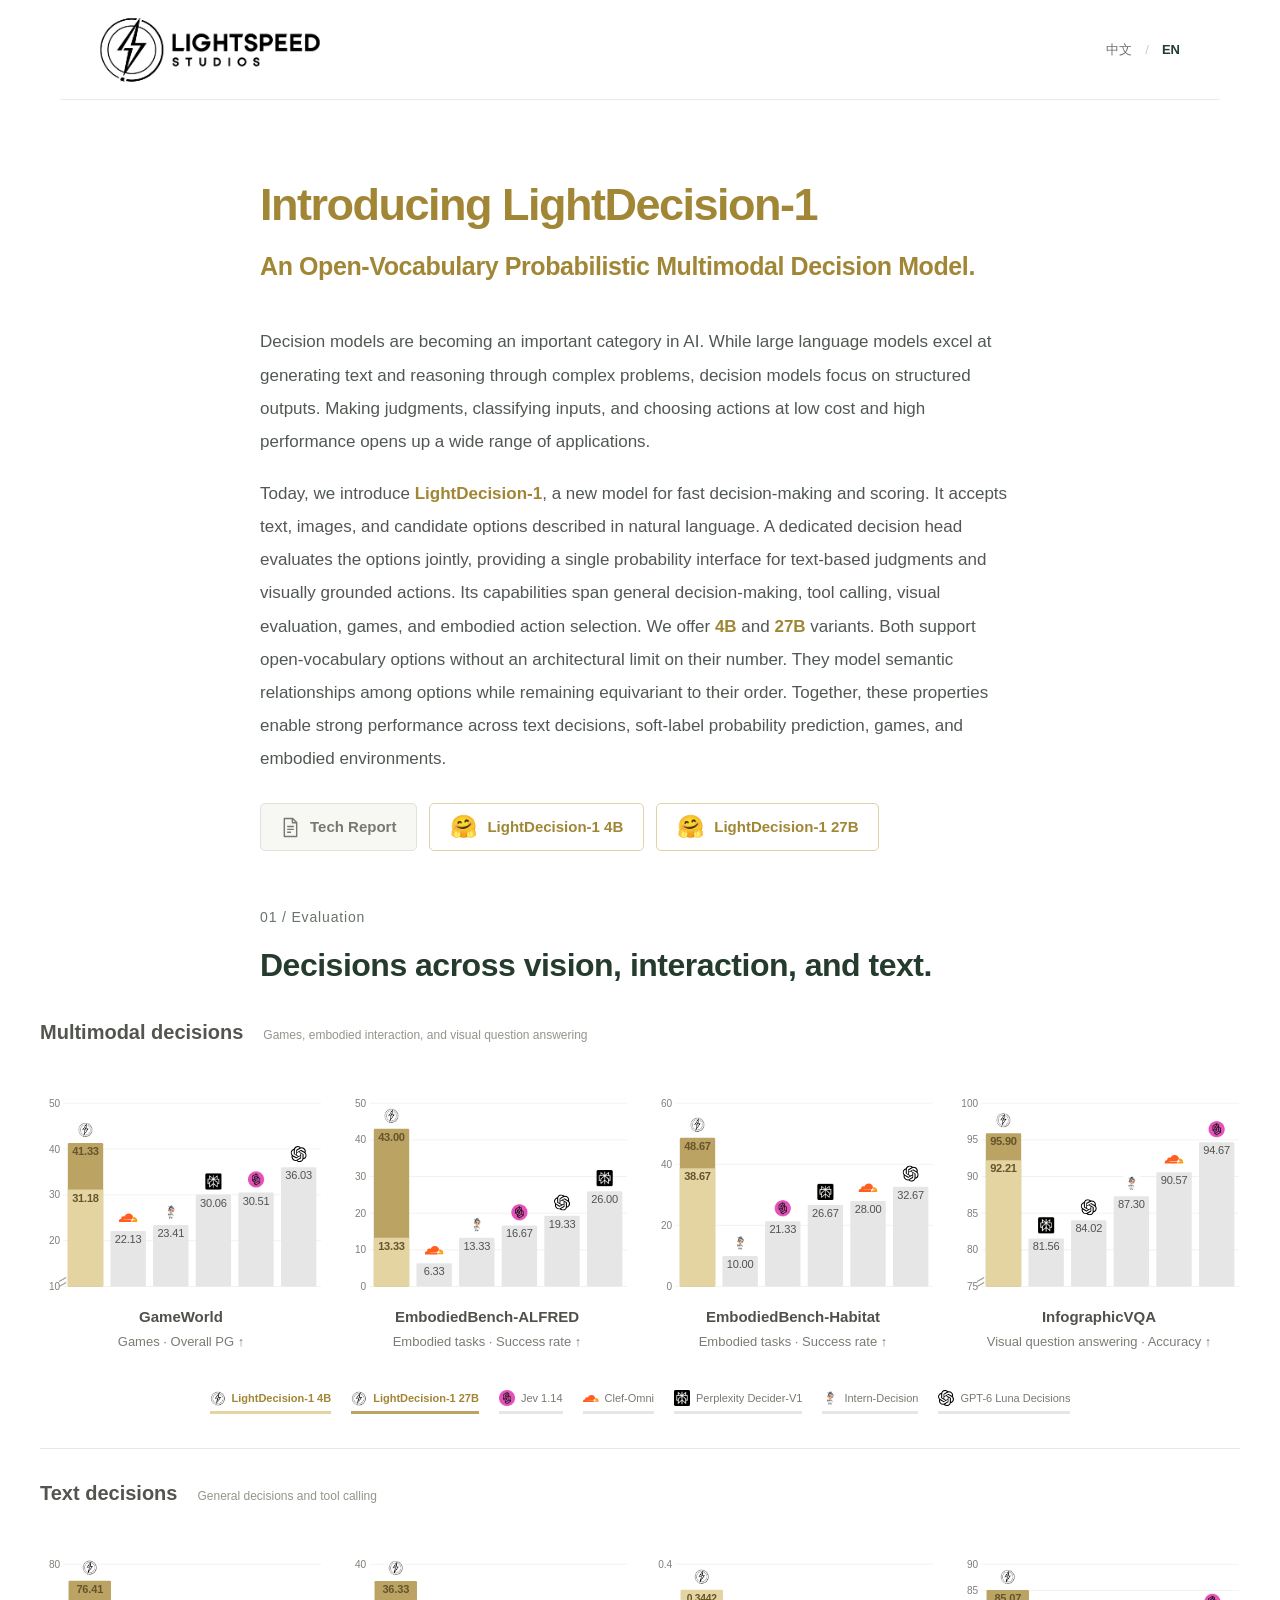
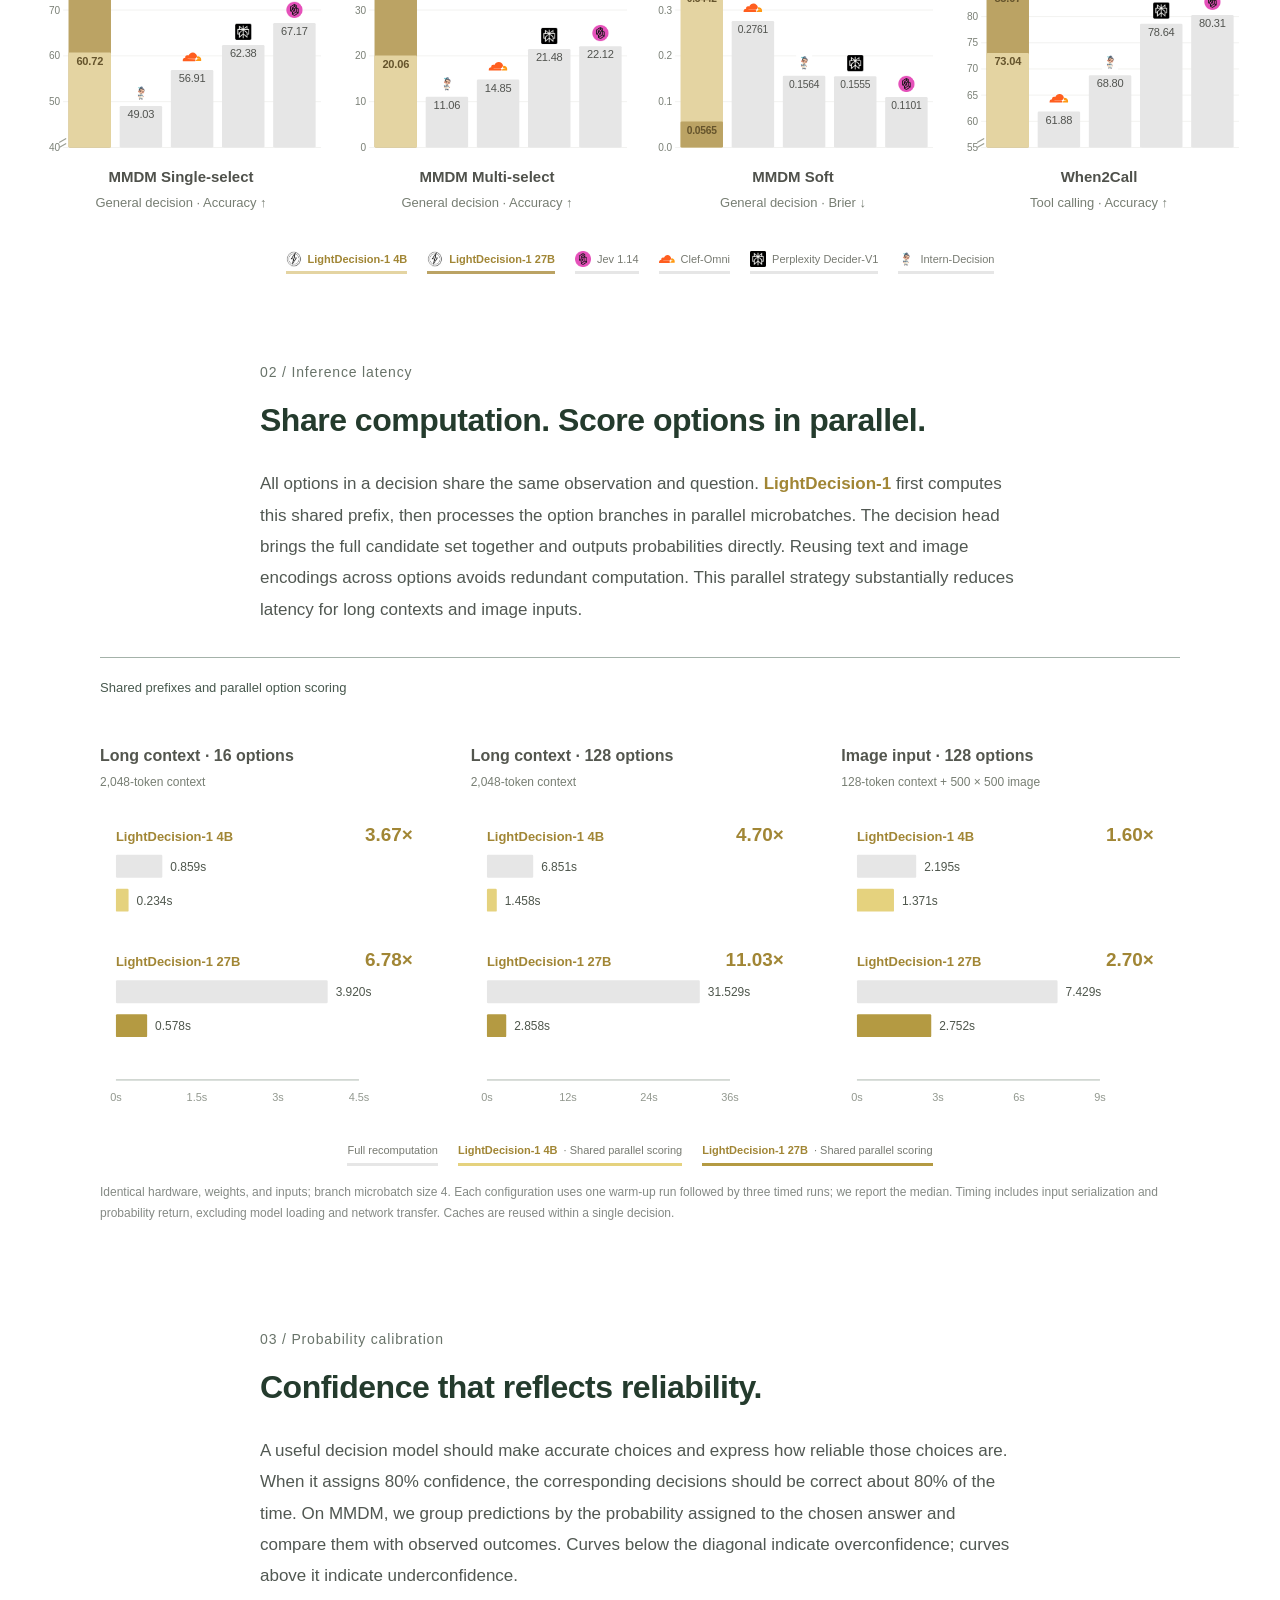
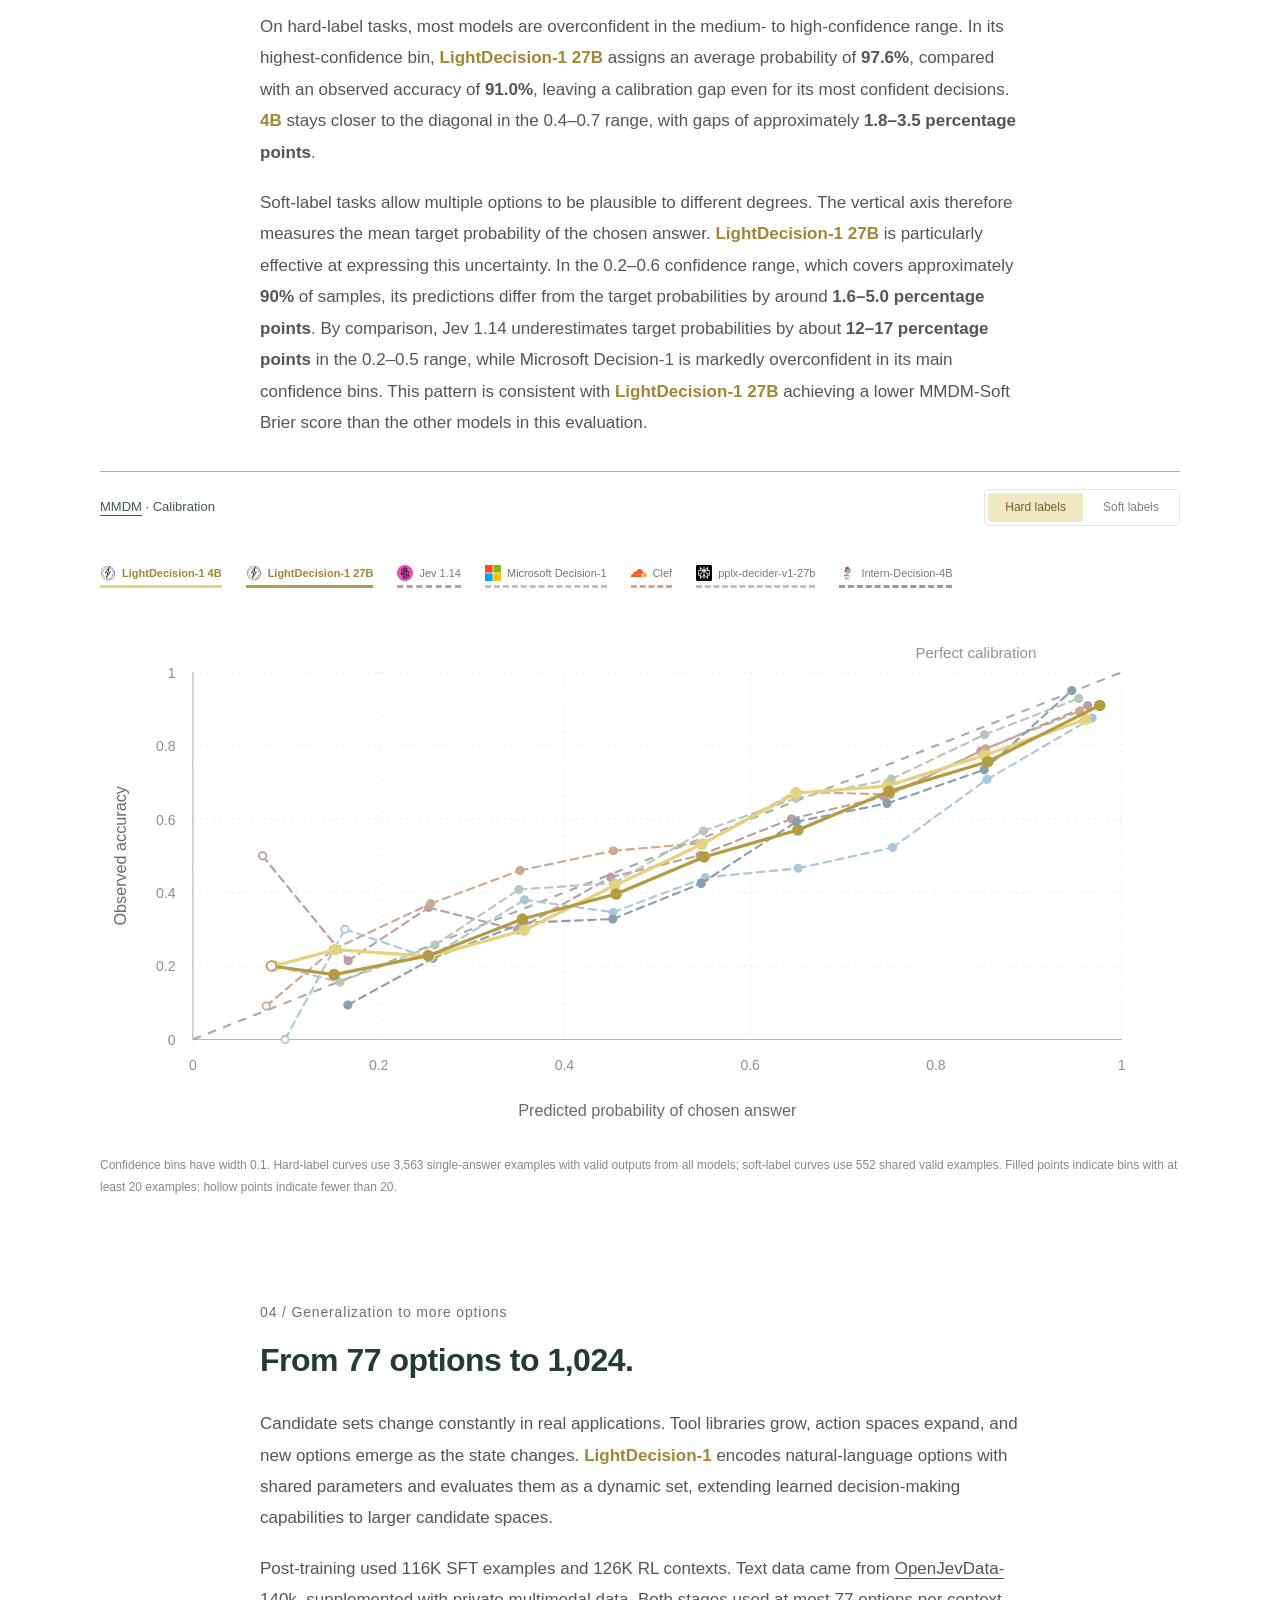
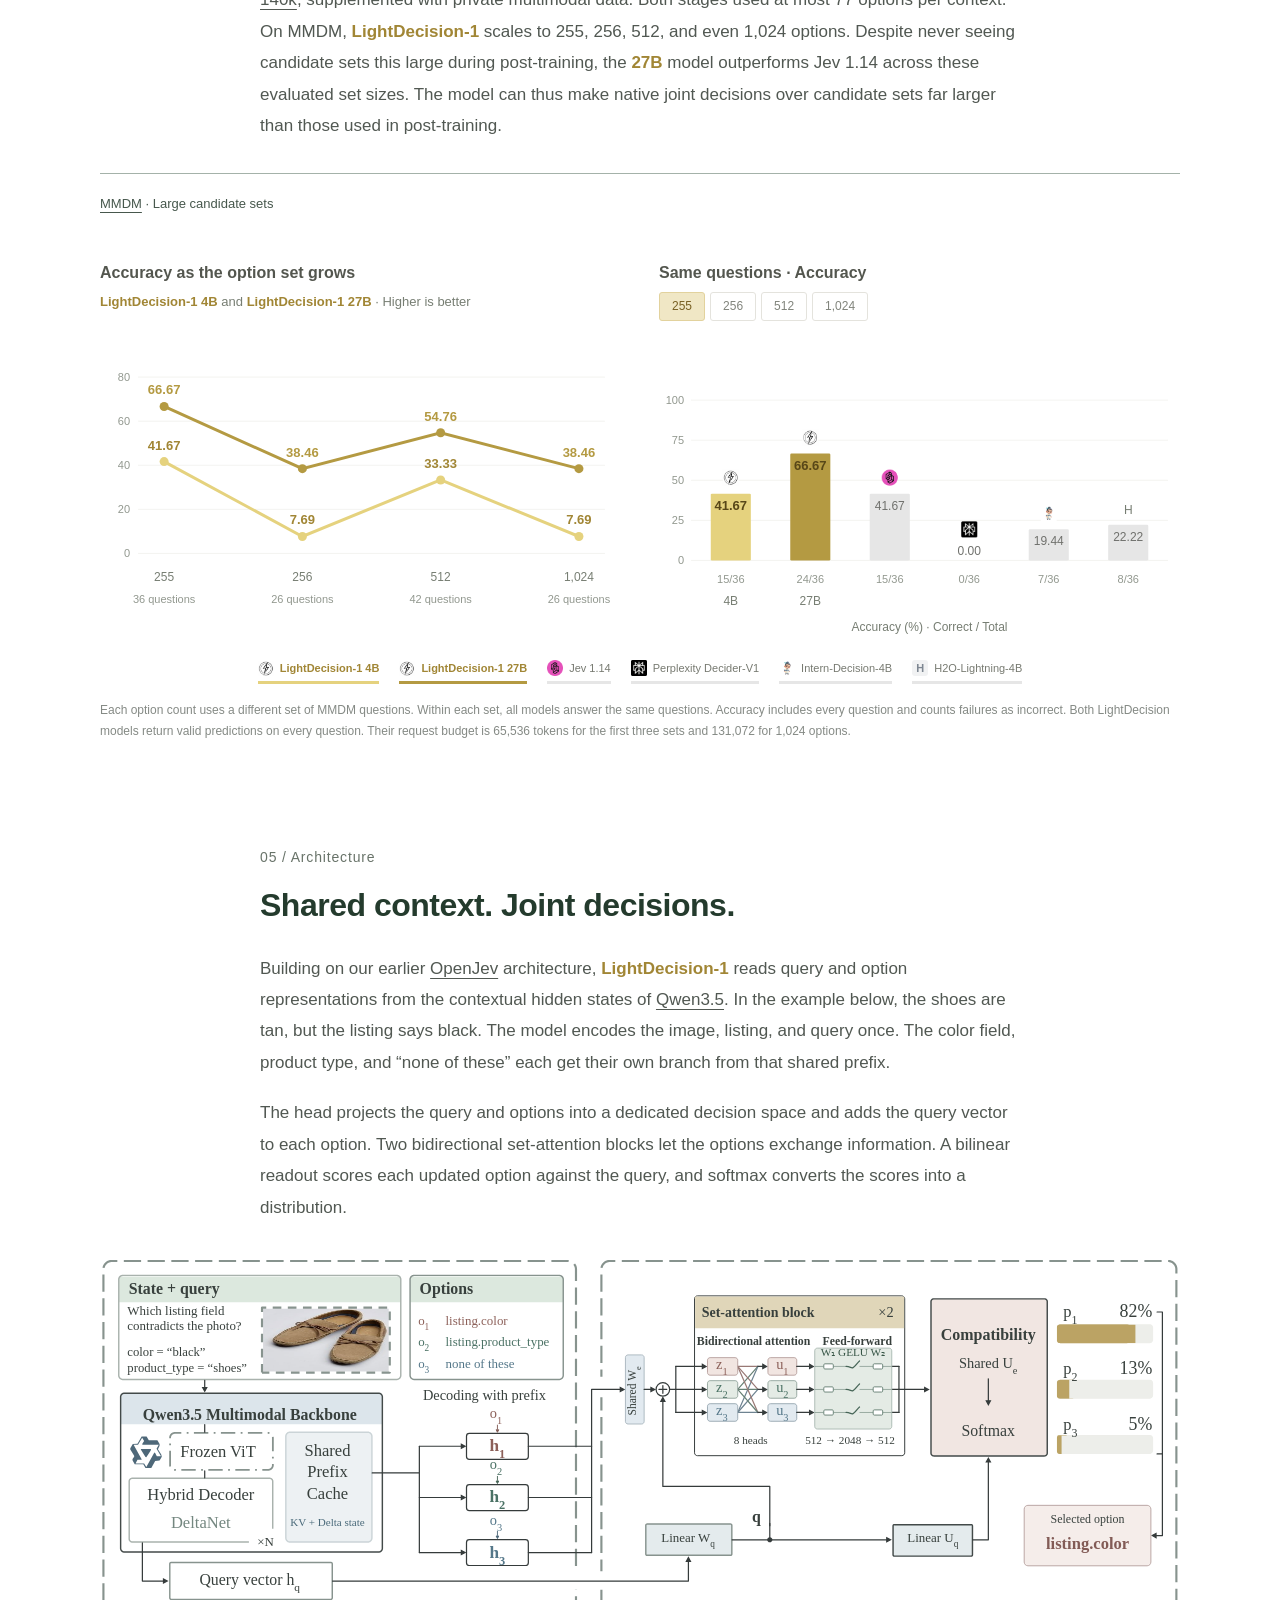
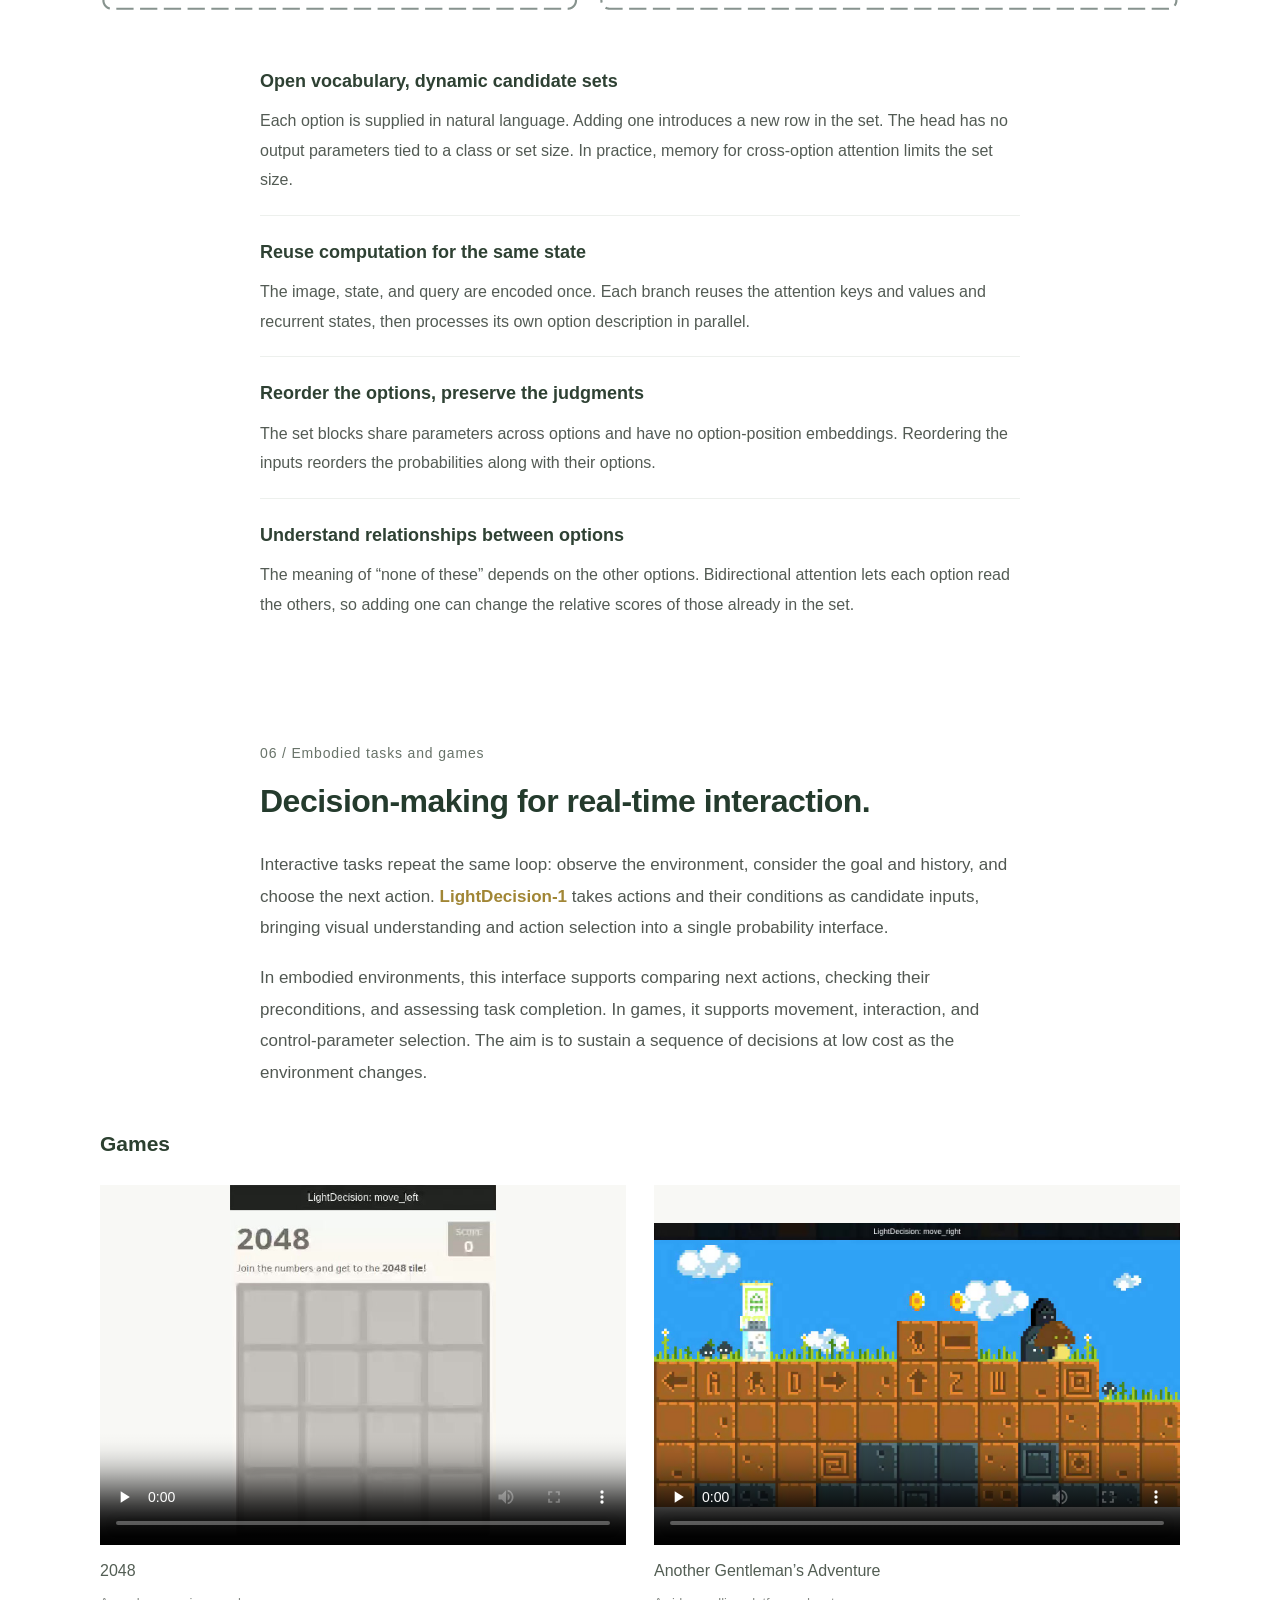
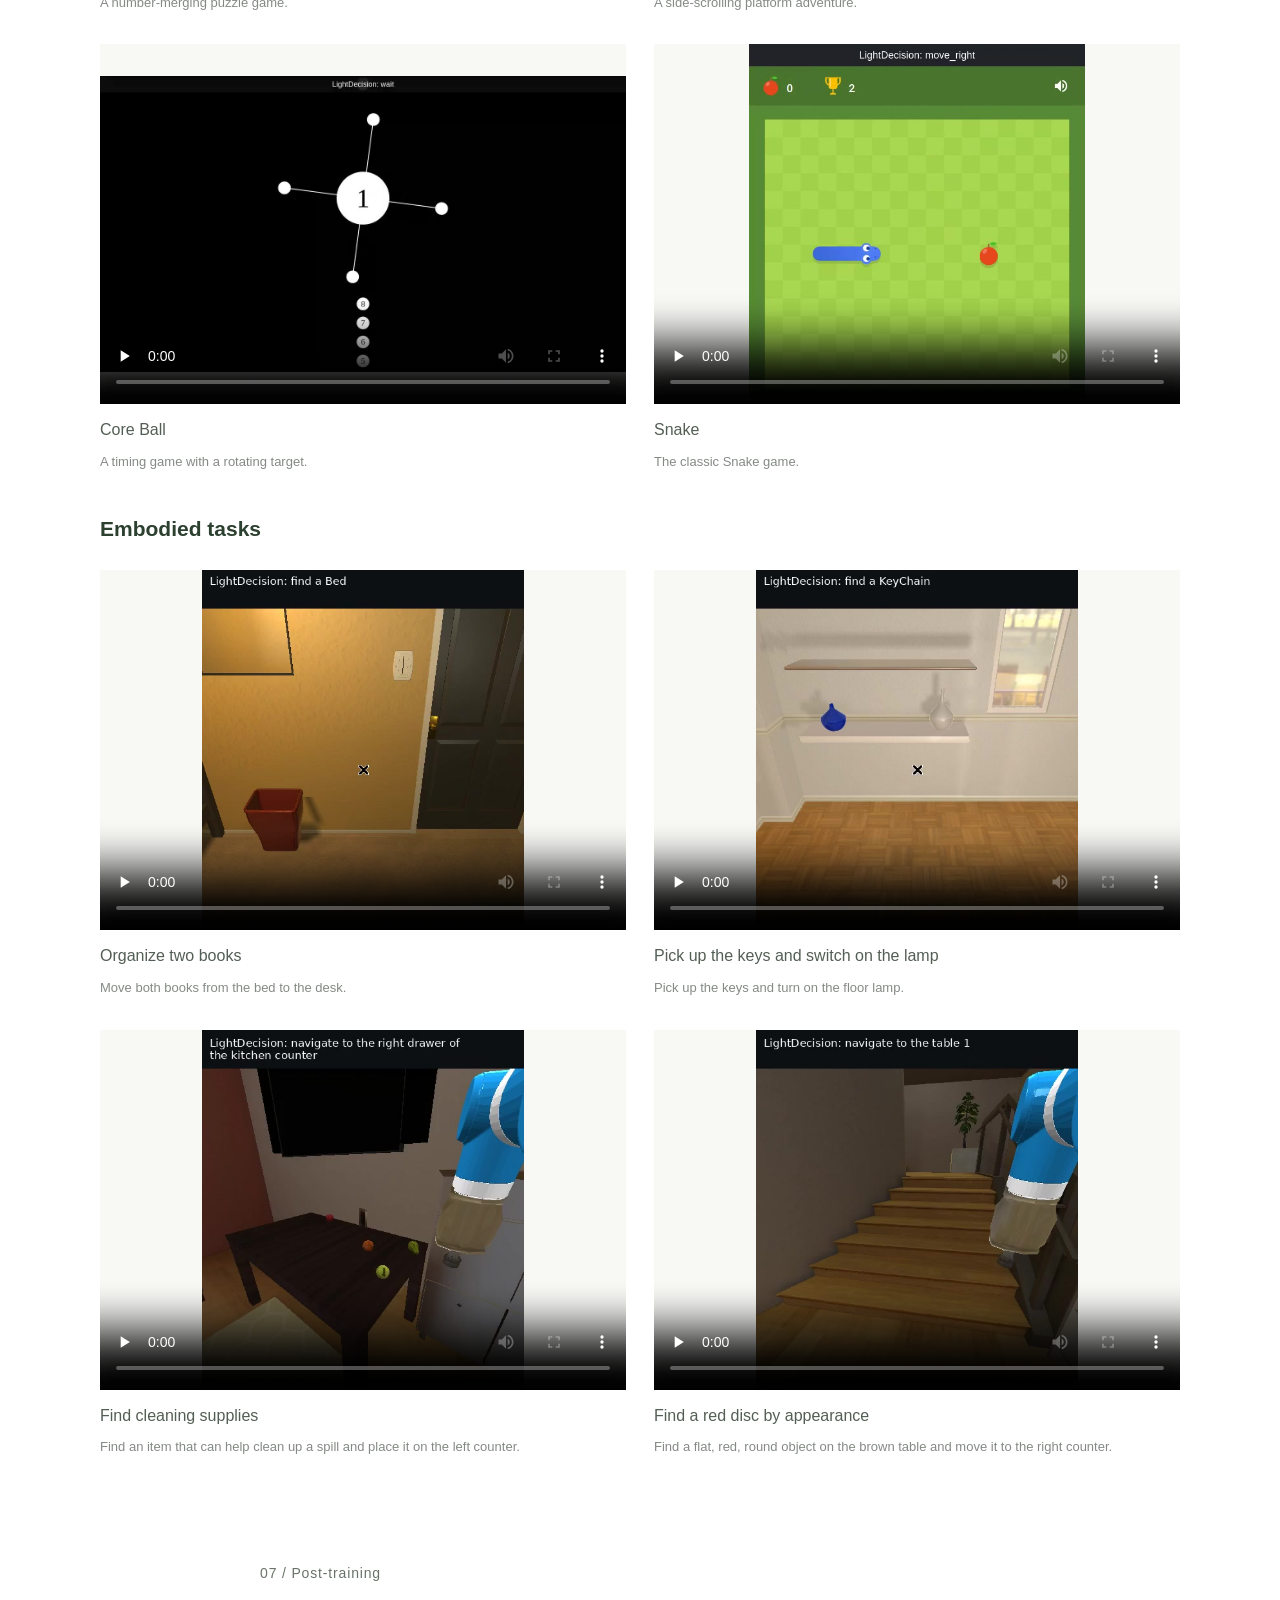
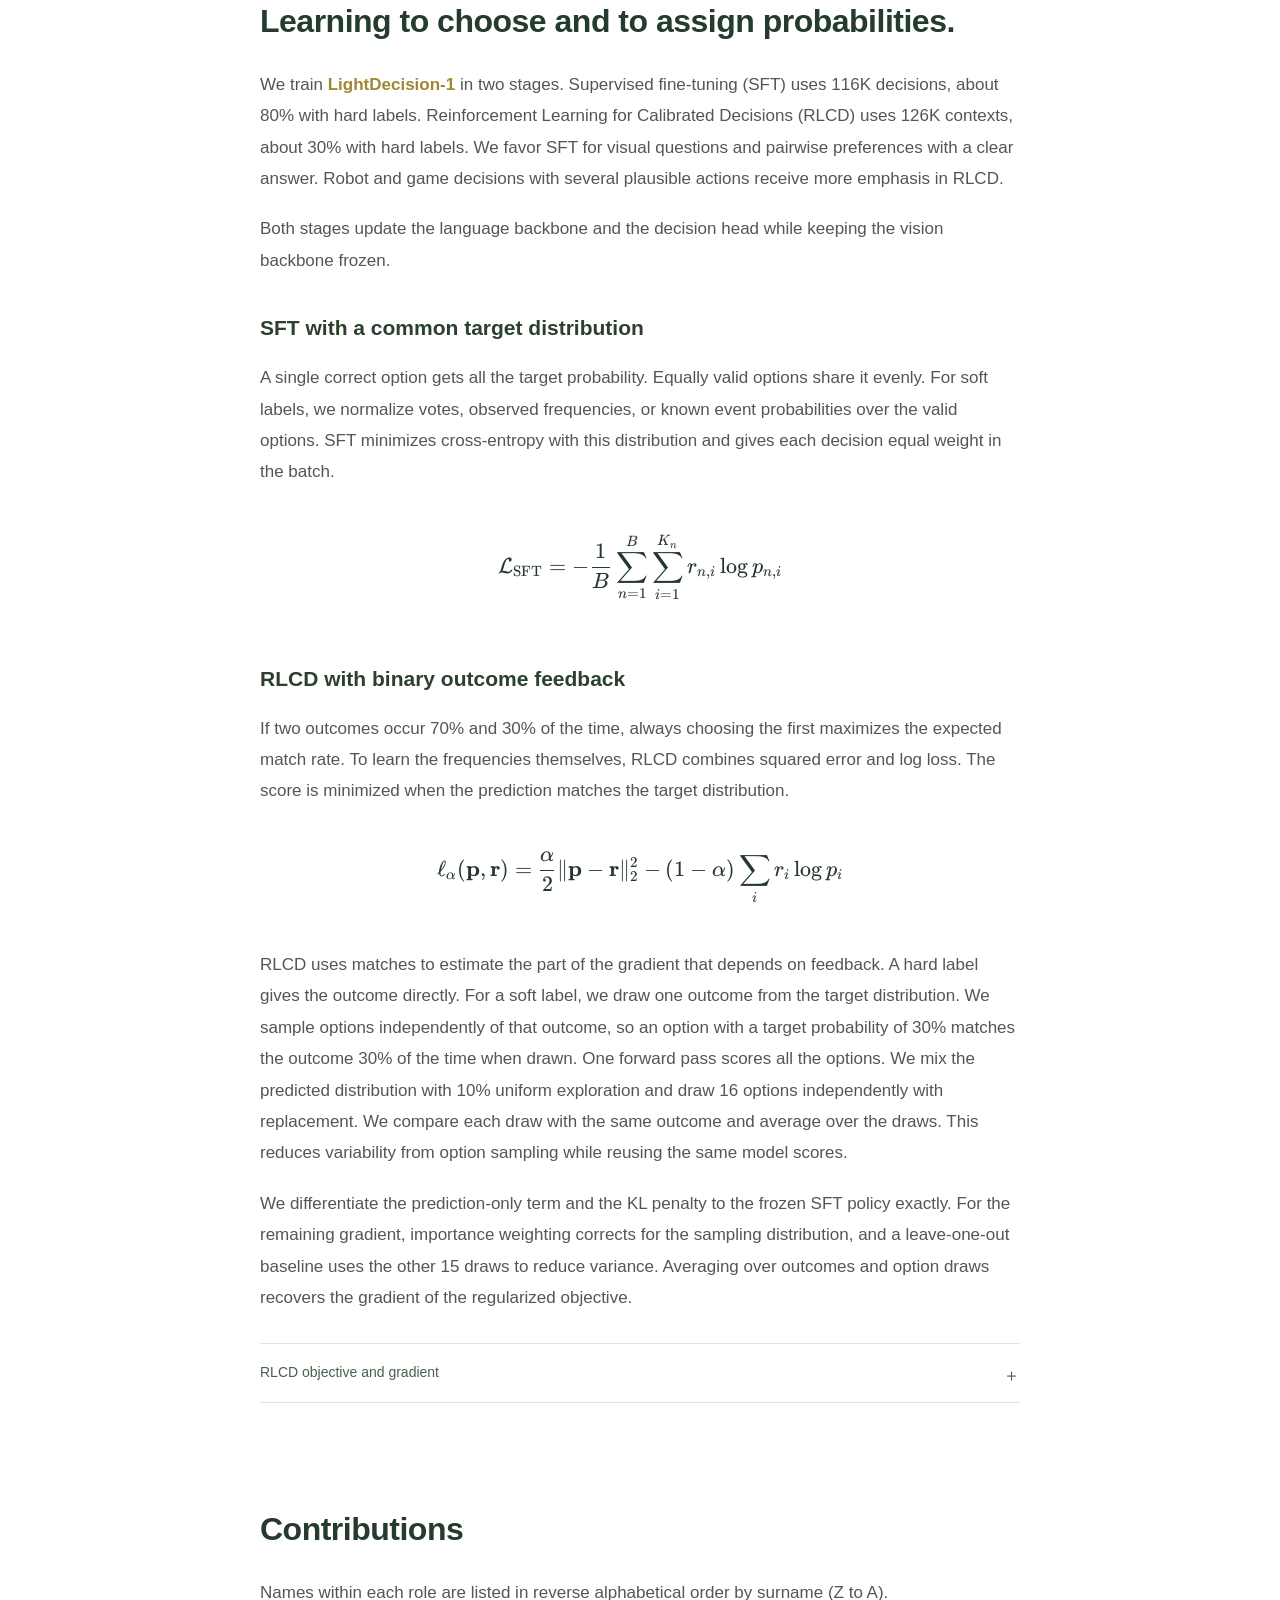
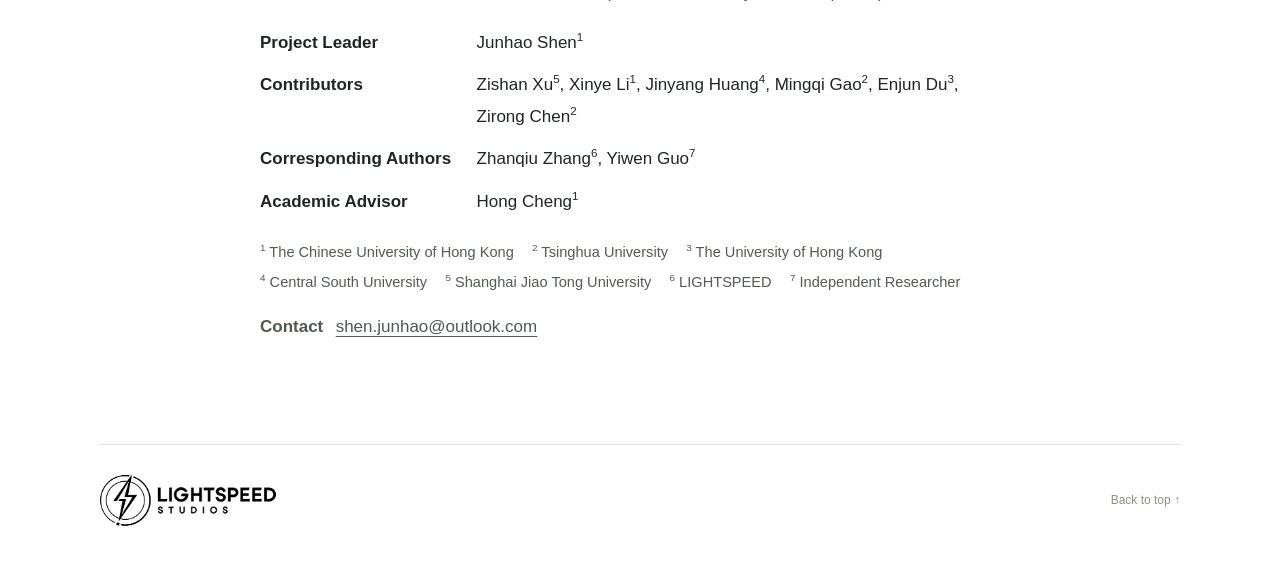
==== index.html @ 97cc751a "Publish the bilingual LightDecision-1 release site" ====
<!doctype html>
<html lang="en">
  <head>
    <link rel="alternate" hreflang="zh-CN" href="index.zh.html">
    <link rel="alternate" hreflang="en" href="index.html">
    <meta charset="utf-8">
    <meta name="viewport" content="width=device-width, initial-scale=1">
    <meta name="description" content="LightDecision-1: An Open-Vocabulary Probabilistic Multimodal Decision Model. Available in 4B and 27B sizes for text decisions, visual judgments, games, and embodied interaction.">
    <title>Introducing LightDecision-1 · LIGHTSPEED STUDIOS</title>
    <link rel="icon" type="image/png" href="assets/lightspeed-icon.png">
    <link rel="apple-touch-icon" href="assets/lightspeed-icon.png">
    <link rel="stylesheet" href="assets/katex/katex.min.css">
    <link rel="stylesheet" href="style.css">
  </head>
  <body>
    <header class="masthead">
      <a class="brand" href="#top" aria-label="LIGHTSPEED STUDIOS — back to top"><img src="assets/lightspeed-studios.jpg" alt="LIGHTSPEED STUDIOS" width="2650" height="1185"></a>
      <nav class="language-switch" aria-label="Page language"><a href="index.zh.html" data-language="zh-CN" lang="zh-CN" hreflang="zh-CN">中文</a><span class="language-divider" aria-hidden="true">/</span><span lang="en" aria-current="page">EN</span></nav>
    </header>
    <main id="top">
      <article>
        <header class="hero prose">
          <h1>Introducing LightDecision-1<span>An Open-Vocabulary Probabilistic Multimodal Decision Model.</span></h1>
          <p>Decision models are becoming an important category in AI. While large language models excel at generating text and reasoning through complex problems, decision models focus on structured outputs. Making judgments, classifying inputs, and choosing actions at low cost and high performance opens up a wide range of applications.</p>
          <p>Today, we introduce  <strong class="model-emphasis">LightDecision-1</strong>, a new model for fast decision-making and scoring. It accepts text, images, and candidate options described in natural language. A dedicated decision head evaluates the options jointly, providing a single probability interface for text-based judgments and visually grounded actions. Its capabilities span general decision-making, tool calling, visual evaluation, games, and embodied action selection. We offer  <strong class="model-emphasis">4B</strong> and <strong class="model-emphasis">27B</strong>  variants. Both support open-vocabulary options without an architectural limit on their number. They model semantic relationships among options while remaining equivariant to their order. Together, these properties enable strong performance across text decisions, soft-label probability prediction, games, and embodied environments. </p>
        </header>
        <div class="prose model-downloads" role="group" aria-label="Technical report and model weights">
          <button class="model-download" type="button" disabled aria-label="Tech Report (currently unavailable)">
            <svg width="19" height="21" viewBox="0 0 20 22" fill="none" stroke="currentColor" stroke-width="1.5" stroke-linejoin="round" aria-hidden="true"><path d="M3.5 1.5h8.8l4.2 4.2v14.8h-13z"/><path d="M12 2v4h4M6.5 10h7M6.5 13h7M6.5 16h4"/></svg>
            <span>Tech Report</span>
          </button>

          <a class="model-download" href="https://huggingface.co/shenjunhao/lightdecision-1-4b" target="_blank" rel="noopener" aria-label="LightDecision-1 4B · Hugging Face">
            <span class="hf-mark" aria-hidden="true">🤗</span>
            <span>LightDecision-1 4B</span>
          </a>
          <a class="model-download" href="https://huggingface.co/shenjunhao/lightdecision-1-27b" target="_blank" rel="noopener" aria-label="LightDecision-1 27B · Hugging Face">
            <span class="hf-mark" aria-hidden="true">🤗</span>
            <span>LightDecision-1 27B</span>
          </a>
        </div>
        <figure class="results-figure wide" aria-labelledby="results-heading">
          <div class="prose">
            <p class="section-index">01 / Evaluation</p>
            <h2 id="results-heading">Decisions across vision, interaction, and text.</h2>
          </div>
          <section class="evaluation-group" id="multimodal-results">
            <div class="evaluation-group-heading">
              <h3>Multimodal decisions</h3>
              <p>Games, embodied interaction, and visual question answering</p>
            </div>
            <div class="score-strip" tabindex="0" role="region" aria-label="Multimodal decisions">
              <div class="score-grid">
                <section class="score-panel" data-benchmark="gameworld">
                  <svg viewBox="0 13 280 220" role="img" aria-labelledby="chart-gameworld-title chart-gameworld-desc" data-y-min="10" data-y-max="50">
                    <title id="chart-gameworld-title">GameWorld · Games · Overall PG ↑</title>
                    <desc id="chart-gameworld-desc">LightDecision-1 4B 31.18%, LightDecision-1 27B 41.33%, Jev 1.14 30.51%, Clef-Omni 22.13%, Perplexity Decider-V1 30.06%, Intern-Decision-4B 23.41%, GPT-6 Luna Decisions 36.03%</desc>
                    <path class="chart-grid" d="M23 223.00 H279"/>
                    <text class="chart-tick" x="20" y="226.50" text-anchor="end">10</text>
                    <path class="chart-grid" d="M23 177.50 H279"/>
                    <text class="chart-tick" x="20" y="181.00" text-anchor="end">20</text>
                    <path class="chart-grid" d="M23 132.00 H279"/>
                    <text class="chart-tick" x="20" y="135.50" text-anchor="end">30</text>
                    <path class="chart-grid" d="M23 86.50 H279"/>
                    <text class="chart-tick" x="20" y="90.00" text-anchor="end">40</text>
                    <path class="chart-grid" d="M23 41.00 H279"/>
                    <text class="chart-tick" x="20" y="44.50" text-anchor="end">50</text>
                    <path class="axis-break" d="M19 218 l7 -4 M19 223 l7 -4"/>
                    <g class="combined-models" data-composition="overlap-not-sum">
                      <g class="model-bar ours-bar" data-model="lightdecision-1" data-value="41.33">
                        <title>LightDecision-1 27B · 41.33%</title>
                        <rect class="score-bar" x="27.60" y="80.45" width="35.14" height="142.55" fill="#BBA364"/>
                      </g>
                      <g class="model-bar ours-bar" data-model="lightdecision-1-tiny" data-value="31.18">
                        <title>LightDecision-1 4B · 31.18%</title>
                        <rect class="score-bar" x="27.60" y="126.63" width="35.14" height="96.37" fill="#E4D4A2"/>
                      </g>
                      <image class="bar-brand-icon" href="assets/lightspeed-icon.png" x="37.17" y="59.45" width="16" height="16"/>
                      <text class="bar-score ours-score" x="45.17" y="138.63" data-score-model="lightdecision-1-tiny" text-anchor="middle">31.18</text>
                      <text class="bar-score ours-score" x="45.17" y="92.45" data-score-model="lightdecision-1" text-anchor="middle">41.33</text>
                    </g>
                    <g class="model-bar baseline-bar" data-model="clef" data-value="22.13">
                      <title>Clef-Omni · 22.13%</title>
                      <rect class="score-bar" x="69.93" y="167.81" width="35.14" height="55.19" fill="#E6E6E6"/>
                      <image class="bar-brand-icon" href="assets/model-icons/cloudflare.svg" x="78.00" y="146.81" width="19" height="16"/>
                    </g>
                    <text class="bar-score" x="87.50" y="179.81" data-score-model="clef" text-anchor="middle">22.13</text>
                    <g class="model-bar baseline-bar" data-model="intern" data-value="23.41">
                      <title>Intern-Decision-4B · 23.41%</title>
                      <rect class="score-bar" x="112.27" y="161.98" width="35.14" height="61.02" fill="#E6E6E6"/>
                      <image class="bar-brand-icon" href="assets/model-icons/intern.png" x="121.83" y="140.98" width="16" height="16"/>
                    </g>
                    <text class="bar-score" x="129.83" y="173.98" data-score-model="intern" text-anchor="middle">23.41</text>
                    <g class="model-bar baseline-bar" data-model="pplx" data-value="30.06">
                      <title>Perplexity Decider-V1 · 30.06%</title>
                      <rect class="score-bar" x="154.60" y="131.73" width="35.14" height="91.27" fill="#E6E6E6"/>
                      <image class="bar-brand-icon" href="assets/model-icons/pplx.ico" x="164.17" y="110.73" width="16" height="16"/>
                    </g>
                    <text class="bar-score" x="172.17" y="143.73" data-score-model="pplx" text-anchor="middle">30.06</text>
                    <g class="model-bar baseline-bar" data-model="jev114" data-value="30.51">
                      <title>Jev 1.14 · 30.51%</title>
                      <rect class="score-bar" x="196.93" y="129.68" width="35.14" height="93.32" fill="#E6E6E6"/>
                      <image class="bar-brand-icon" href="assets/model-icons/jev114.png" x="206.50" y="108.68" width="16" height="16"/>
                    </g>
                    <text class="bar-score" x="214.50" y="141.68" data-score-model="jev114" text-anchor="middle">30.51</text>
                    <g class="model-bar baseline-bar" data-model="luna" data-value="36.03">
                      <title>GPT-6 Luna Decisions · 36.03%</title>
                      <rect class="score-bar" x="239.27" y="104.56" width="35.14" height="118.44" fill="#E6E6E6"/>
                      <image class="bar-brand-icon" href="assets/model-icons/openai.svg" x="248.83" y="83.56" width="16" height="16"/>
                    </g>
                    <text class="bar-score" x="256.83" y="116.56" data-score-model="luna" text-anchor="middle">36.03</text>
                  </svg>
                  <h4><a href="https://gameworld-project.github.io/" target="_blank" rel="noopener">GameWorld</a></h4>
                  <p>Games · Overall PG ↑</p>
                </section>
                <section class="score-panel" data-benchmark="alfred">
                  <svg viewBox="0 13 280 220" role="img" aria-labelledby="chart-alfred-title chart-alfred-desc" data-y-min="0" data-y-max="50">
                    <title id="chart-alfred-title">EmbodiedBench-ALFRED · Embodied tasks · Success rate ↑</title>
                    <desc id="chart-alfred-desc">LightDecision-1 4B 13.33%, LightDecision-1 27B 43.00%, Jev 1.14 16.67%, Clef-Omni 6.33%, Perplexity Decider-V1 26.00%, Intern-Decision-4B 13.33%, GPT-6 Luna Decisions 19.33%</desc>
                    <path class="chart-grid" d="M23 223.00 H279"/>
                    <text class="chart-tick" x="20" y="226.50" text-anchor="end">0</text>
                    <path class="chart-grid" d="M23 186.60 H279"/>
                    <text class="chart-tick" x="20" y="190.10" text-anchor="end">10</text>
                    <path class="chart-grid" d="M23 150.20 H279"/>
                    <text class="chart-tick" x="20" y="153.70" text-anchor="end">20</text>
                    <path class="chart-grid" d="M23 113.80 H279"/>
                    <text class="chart-tick" x="20" y="117.30" text-anchor="end">30</text>
                    <path class="chart-grid" d="M23 77.40 H279"/>
                    <text class="chart-tick" x="20" y="80.90" text-anchor="end">40</text>
                    <path class="chart-grid" d="M23 41.00 H279"/>
                    <text class="chart-tick" x="20" y="44.50" text-anchor="end">50</text>
                    <g class="combined-models" data-composition="overlap-not-sum">
                      <g class="model-bar ours-bar" data-model="lightdecision-1" data-value="43.00">
                        <title>LightDecision-1 27B · 43.00%</title>
                        <rect class="score-bar" x="27.60" y="66.48" width="35.14" height="156.52" fill="#BBA364"/>
                      </g>
                      <g class="model-bar ours-bar" data-model="lightdecision-1-tiny" data-value="13.33">
                        <title>LightDecision-1 4B · 13.33%</title>
                        <rect class="score-bar" x="27.60" y="174.48" width="35.14" height="48.52" fill="#E4D4A2"/>
                      </g>
                      <image class="bar-brand-icon" href="assets/lightspeed-icon.png" x="37.17" y="45.48" width="16" height="16"/>
                      <text class="bar-score ours-score" x="45.17" y="186.48" data-score-model="lightdecision-1-tiny" text-anchor="middle">13.33</text>
                      <text class="bar-score ours-score" x="45.17" y="78.48" data-score-model="lightdecision-1" text-anchor="middle">43.00</text>
                    </g>
                    <g class="model-bar baseline-bar" data-model="clef" data-value="6.33">
                      <title>Clef-Omni · 6.33%</title>
                      <rect class="score-bar" x="69.93" y="199.96" width="35.14" height="23.04" fill="#E6E6E6"/>
                      <image class="bar-brand-icon" href="assets/model-icons/cloudflare.svg" x="78.00" y="178.96" width="19" height="16"/>
                    </g>
                    <text class="bar-score" x="87.50" y="211.96" data-score-model="clef" text-anchor="middle">6.33</text>
                    <g class="model-bar baseline-bar" data-model="intern" data-value="13.33">
                      <title>Intern-Decision-4B · 13.33%</title>
                      <rect class="score-bar" x="112.27" y="174.48" width="35.14" height="48.52" fill="#E6E6E6"/>
                      <image class="bar-brand-icon" href="assets/model-icons/intern.png" x="121.83" y="153.48" width="16" height="16"/>
                    </g>
                    <text class="bar-score" x="129.83" y="186.48" data-score-model="intern" text-anchor="middle">13.33</text>
                    <g class="model-bar baseline-bar" data-model="jev114" data-value="16.67">
                      <title>Jev 1.14 · 16.67%</title>
                      <rect class="score-bar" x="154.60" y="162.32" width="35.14" height="60.68" fill="#E6E6E6"/>
                      <image class="bar-brand-icon" href="assets/model-icons/jev114.png" x="164.17" y="141.32" width="16" height="16"/>
                    </g>
                    <text class="bar-score" x="172.17" y="174.32" data-score-model="jev114" text-anchor="middle">16.67</text>
                    <g class="model-bar baseline-bar" data-model="luna" data-value="19.33">
                      <title>GPT-6 Luna Decisions · 19.33%</title>
                      <rect class="score-bar" x="196.93" y="152.64" width="35.14" height="70.36" fill="#E6E6E6"/>
                      <image class="bar-brand-icon" href="assets/model-icons/openai.svg" x="206.50" y="131.64" width="16" height="16"/>
                    </g>
                    <text class="bar-score" x="214.50" y="164.64" data-score-model="luna" text-anchor="middle">19.33</text>
                    <g class="model-bar baseline-bar" data-model="pplx" data-value="26.00">
                      <title>Perplexity Decider-V1 · 26.00%</title>
                      <rect class="score-bar" x="239.27" y="128.36" width="35.14" height="94.64" fill="#E6E6E6"/>
                      <image class="bar-brand-icon" href="assets/model-icons/pplx.ico" x="248.83" y="107.36" width="16" height="16"/>
                    </g>
                    <text class="bar-score" x="256.83" y="140.36" data-score-model="pplx" text-anchor="middle">26.00</text>
                  </svg>
                  <h4><a href="https://embodiedbench.github.io/" target="_blank" rel="noopener">EmbodiedBench-ALFRED</a></h4>
                  <p>Embodied tasks · Success rate ↑</p>
                </section>
                <section class="score-panel" data-benchmark="habitat">
                  <svg viewBox="0 13 280 220" role="img" aria-labelledby="chart-habitat-title chart-habitat-desc" data-y-min="0" data-y-max="60">
                    <title id="chart-habitat-title">EmbodiedBench-Habitat · Embodied tasks · Success rate ↑</title>
                    <desc id="chart-habitat-desc">LightDecision-1 4B 38.67%, LightDecision-1 27B 48.67%, Jev 1.14 21.33%, Clef-Omni 28.00%, Perplexity Decider-V1 26.67%, Intern-Decision-4B 10.00%, GPT-6 Luna Decisions 32.67%</desc>
                    <path class="chart-grid" d="M23 223.00 H279"/>
                    <text class="chart-tick" x="20" y="226.50" text-anchor="end">0</text>
                    <path class="chart-grid" d="M23 162.33 H279"/>
                    <text class="chart-tick" x="20" y="165.83" text-anchor="end">20</text>
                    <path class="chart-grid" d="M23 101.67 H279"/>
                    <text class="chart-tick" x="20" y="105.17" text-anchor="end">40</text>
                    <path class="chart-grid" d="M23 41.00 H279"/>
                    <text class="chart-tick" x="20" y="44.50" text-anchor="end">60</text>
                    <g class="combined-models" data-composition="overlap-not-sum">
                      <g class="model-bar ours-bar" data-model="lightdecision-1" data-value="48.67">
                        <title>LightDecision-1 27B · 48.67%</title>
                        <rect class="score-bar" x="27.60" y="75.37" width="35.14" height="147.63" fill="#BBA364"/>
                      </g>
                      <g class="model-bar ours-bar" data-model="lightdecision-1-tiny" data-value="38.67">
                        <title>LightDecision-1 4B · 38.67%</title>
                        <rect class="score-bar" x="27.60" y="105.70" width="35.14" height="117.30" fill="#E4D4A2"/>
                      </g>
                      <image class="bar-brand-icon" href="assets/lightspeed-icon.png" x="37.17" y="54.37" width="16" height="16"/>
                      <text class="bar-score ours-score" x="45.17" y="117.70" data-score-model="lightdecision-1-tiny" text-anchor="middle">38.67</text>
                      <text class="bar-score ours-score" x="45.17" y="87.37" data-score-model="lightdecision-1" text-anchor="middle">48.67</text>
                    </g>
                    <g class="model-bar baseline-bar" data-model="intern" data-value="10.00">
                      <title>Intern-Decision-4B · 10.00%</title>
                      <rect class="score-bar" x="69.93" y="192.67" width="35.14" height="30.33" fill="#E6E6E6"/>
                      <image class="bar-brand-icon" href="assets/model-icons/intern.png" x="79.50" y="171.67" width="16" height="16"/>
                    </g>
                    <text class="bar-score" x="87.50" y="204.67" data-score-model="intern" text-anchor="middle">10.00</text>
                    <g class="model-bar baseline-bar" data-model="jev114" data-value="21.33">
                      <title>Jev 1.14 · 21.33%</title>
                      <rect class="score-bar" x="112.27" y="158.30" width="35.14" height="64.70" fill="#E6E6E6"/>
                      <image class="bar-brand-icon" href="assets/model-icons/jev114.png" x="121.83" y="137.30" width="16" height="16"/>
                    </g>
                    <text class="bar-score" x="129.83" y="170.30" data-score-model="jev114" text-anchor="middle">21.33</text>
                    <g class="model-bar baseline-bar" data-model="pplx" data-value="26.67">
                      <title>Perplexity Decider-V1 · 26.67%</title>
                      <rect class="score-bar" x="154.60" y="142.10" width="35.14" height="80.90" fill="#E6E6E6"/>
                      <image class="bar-brand-icon" href="assets/model-icons/pplx.ico" x="164.17" y="121.10" width="16" height="16"/>
                    </g>
                    <text class="bar-score" x="172.17" y="154.10" data-score-model="pplx" text-anchor="middle">26.67</text>
                    <g class="model-bar baseline-bar" data-model="clef" data-value="28.00">
                      <title>Clef-Omni · 28.00%</title>
                      <rect class="score-bar" x="196.93" y="138.07" width="35.14" height="84.93" fill="#E6E6E6"/>
                      <image class="bar-brand-icon" href="assets/model-icons/cloudflare.svg" x="205.00" y="117.07" width="19" height="16"/>
                    </g>
                    <text class="bar-score" x="214.50" y="150.07" data-score-model="clef" text-anchor="middle">28.00</text>
                    <g class="model-bar baseline-bar" data-model="luna" data-value="32.67">
                      <title>GPT-6 Luna Decisions · 32.67%</title>
                      <rect class="score-bar" x="239.27" y="123.90" width="35.14" height="99.10" fill="#E6E6E6"/>
                      <image class="bar-brand-icon" href="assets/model-icons/openai.svg" x="248.83" y="102.90" width="16" height="16"/>
                    </g>
                    <text class="bar-score" x="256.83" y="135.90" data-score-model="luna" text-anchor="middle">32.67</text>
                  </svg>
                  <h4><a href="https://embodiedbench.github.io/" target="_blank" rel="noopener">EmbodiedBench-Habitat</a></h4>
                  <p>Embodied tasks · Success rate ↑</p>
                </section>
                <section class="score-panel" data-benchmark="infovqa">
                  <svg viewBox="0 13 280 220" role="img" aria-labelledby="chart-infovqa-title chart-infovqa-desc" data-y-min="75" data-y-max="100">
                    <title id="chart-infovqa-title">InfographicVQA · Visual question answering · Accuracy ↑</title>
                    <desc id="chart-infovqa-desc">LightDecision-1 4B 92.21%, LightDecision-1 27B 95.90%, Jev 1.14 94.67%, Clef-Omni 90.57%, Perplexity Decider-V1 81.56%, Intern-Decision-4B 87.30%, GPT-6 Luna Decisions 84.02%</desc>
                    <path class="chart-grid" d="M23 223.00 H279"/>
                    <text class="chart-tick" x="20" y="226.50" text-anchor="end">75</text>
                    <path class="chart-grid" d="M23 186.60 H279"/>
                    <text class="chart-tick" x="20" y="190.10" text-anchor="end">80</text>
                    <path class="chart-grid" d="M23 150.20 H279"/>
                    <text class="chart-tick" x="20" y="153.70" text-anchor="end">85</text>
                    <path class="chart-grid" d="M23 113.80 H279"/>
                    <text class="chart-tick" x="20" y="117.30" text-anchor="end">90</text>
                    <path class="chart-grid" d="M23 77.40 H279"/>
                    <text class="chart-tick" x="20" y="80.90" text-anchor="end">95</text>
                    <path class="chart-grid" d="M23 41.00 H279"/>
                    <text class="chart-tick" x="20" y="44.50" text-anchor="end">100</text>
                    <path class="axis-break" d="M19 218 l7 -4 M19 223 l7 -4"/>
                    <g class="combined-models" data-composition="overlap-not-sum">
                      <g class="model-bar ours-bar" data-model="lightdecision-1" data-value="95.90">
                        <title>LightDecision-1 27B · 95.90%</title>
                        <rect class="score-bar" x="27.60" y="70.85" width="35.14" height="152.15" fill="#BBA364"/>
                      </g>
                      <g class="model-bar ours-bar" data-model="lightdecision-1-tiny" data-value="92.21">
                        <title>LightDecision-1 4B · 92.21%</title>
                        <rect class="score-bar" x="27.60" y="97.71" width="35.14" height="125.29" fill="#E4D4A2"/>
                      </g>
                      <image class="bar-brand-icon" href="assets/lightspeed-icon.png" x="37.17" y="49.85" width="16" height="16"/>
                      <text class="bar-score ours-score" x="45.17" y="109.71" data-score-model="lightdecision-1-tiny" text-anchor="middle">92.21</text>
                      <text class="bar-score ours-score" x="45.17" y="82.85" data-score-model="lightdecision-1" text-anchor="middle">95.90</text>
                    </g>
                    <g class="model-bar baseline-bar" data-model="pplx" data-value="81.56">
                      <title>Perplexity Decider-V1 · 81.56%</title>
                      <rect class="score-bar" x="69.93" y="175.24" width="35.14" height="47.76" fill="#E6E6E6"/>
                      <image class="bar-brand-icon" href="assets/model-icons/pplx.ico" x="79.50" y="154.24" width="16" height="16"/>
                    </g>
                    <text class="bar-score" x="87.50" y="187.24" data-score-model="pplx" text-anchor="middle">81.56</text>
                    <g class="model-bar baseline-bar" data-model="luna" data-value="84.02">
                      <title>GPT-6 Luna Decisions · 84.02%</title>
                      <rect class="score-bar" x="112.27" y="157.33" width="35.14" height="65.67" fill="#E6E6E6"/>
                      <image class="bar-brand-icon" href="assets/model-icons/openai.svg" x="121.83" y="136.33" width="16" height="16"/>
                    </g>
                    <text class="bar-score" x="129.83" y="169.33" data-score-model="luna" text-anchor="middle">84.02</text>
                    <g class="model-bar baseline-bar" data-model="intern" data-value="87.30">
                      <title>Intern-Decision-4B · 87.30% · Decision Index</title>
                      <rect class="score-bar" x="154.60" y="133.46" width="35.14" height="89.54" fill="#E6E6E6"/>
                      <image class="bar-brand-icon" href="assets/model-icons/intern.png" x="164.17" y="112.46" width="16" height="16"/>
                    </g>
                    <text class="bar-score" x="172.17" y="145.46" data-score-model="intern" text-anchor="middle">87.30</text>
                    <g class="model-bar baseline-bar" data-model="clef" data-value="90.57">
                      <title>Clef-Omni · 90.57% · Decision Index</title>
                      <rect class="score-bar" x="196.93" y="109.65" width="35.14" height="113.35" fill="#E6E6E6"/>
                      <image class="bar-brand-icon" href="assets/model-icons/cloudflare.svg" x="205.00" y="88.65" width="19" height="16"/>
                    </g>
                    <text class="bar-score" x="214.50" y="121.65" data-score-model="clef" text-anchor="middle">90.57</text>
                    <g class="model-bar baseline-bar" data-model="jev114" data-value="94.67">
                      <title>Jev 1.14 · 94.67%</title>
                      <rect class="score-bar" x="239.27" y="79.80" width="35.14" height="143.20" fill="#E6E6E6"/>
                      <image class="bar-brand-icon" href="assets/model-icons/jev114.png" x="248.83" y="58.80" width="16" height="16"/>
                    </g>
                    <text class="bar-score" x="256.83" y="91.80" data-score-model="jev114" text-anchor="middle">94.67</text>
                  </svg>
                  <h4><a href="https://www.docvqa.org/datasets/infographicvqa" target="_blank" rel="noopener">InfographicVQA</a></h4>
                  <p>Visual question answering · Accuracy ↑</p>
                </section>
              </div>
            </div>
            <ul class="model-legend" aria-label="Multimodal decisions · models">
              <li data-model="lightdecision-1-tiny" style="--legend-color:#E4D4A2"><img src="assets/lightspeed-icon.png" width="16" height="16" alt=""><strong>LightDecision-1 4B</strong></li>
              <li data-model="lightdecision-1" style="--legend-color:#BBA364"><img src="assets/lightspeed-icon.png" width="16" height="16" alt=""><strong>LightDecision-1 27B</strong></li>
              <li data-model="jev114" style="--legend-color:#E6E6E6"><img src="assets/model-icons/jev114.png" width="16" height="16" alt=""><a href="https://typesafe.ai/blog/jev-1-14" target="_blank" rel="noopener">Jev 1.14</a></li>
              <li data-model="clef" style="--legend-color:#E6E6E6"><img src="assets/model-icons/cloudflare.svg" width="16" height="16" alt=""><a href="https://huggingface.co/Cloudflare/clef-omni" target="_blank" rel="noopener">Clef-Omni</a></li>
              <li data-model="pplx" style="--legend-color:#E6E6E6"><img src="assets/model-icons/pplx.ico" width="16" height="16" alt=""><a href="https://huggingface.co/perplexity-ai/pplx-decider-v1-27b" target="_blank" rel="noopener">Perplexity Decider-V1</a></li>
              <li data-model="intern" style="--legend-color:#E6E6E6"><img src="assets/model-icons/intern.png" width="16" height="16" alt=""><a href="https://huggingface.co/internlm/Intern-Decision-4B" target="_blank" rel="noopener">Intern-Decision</a></li>
              <li data-model="luna" style="--legend-color:#E6E6E6"><img src="assets/model-icons/openai.svg" width="16" height="16" alt=""><a href="https://developers.openai.com/api/docs/guides/decisions" target="_blank" rel="noopener">GPT-6 Luna Decisions</a></li>
            </ul>
          </section>
          <section class="evaluation-group" id="text-results">
            <div class="evaluation-group-heading">
              <h3>Text decisions</h3>
              <p>General decisions and tool calling</p>
            </div>
            <div class="score-strip" tabindex="0" role="region" aria-label="Text decisions">
              <div class="score-grid">
                <section class="score-panel" data-benchmark="mmdm-single">
                  <svg viewBox="0 13 280 220" role="img" aria-labelledby="chart-mmdm-single-title chart-mmdm-single-desc" data-y-min="40" data-y-max="80">
                    <title id="chart-mmdm-single-title">MMDM Single-select · General decision · Accuracy ↑</title>
                    <desc id="chart-mmdm-single-desc">The correct option must rank first. LightDecision-1 4B 60.72%, LightDecision-1 27B 76.41%, Jev 1.14 67.17%, Clef-Omni 56.91%, Perplexity Decider-V1 62.38%, Intern-Decision-4B 49.03%</desc>
                    <path class="chart-grid" d="M23 223.00 H279"/>
                    <text class="chart-tick" x="20" y="226.50" text-anchor="end">40</text>
                    <path class="chart-grid" d="M23 177.50 H279"/>
                    <text class="chart-tick" x="20" y="181.00" text-anchor="end">50</text>
                    <path class="chart-grid" d="M23 132.00 H279"/>
                    <text class="chart-tick" x="20" y="135.50" text-anchor="end">60</text>
                    <path class="chart-grid" d="M23 86.50 H279"/>
                    <text class="chart-tick" x="20" y="90.00" text-anchor="end">70</text>
                    <path class="chart-grid" d="M23 41.00 H279"/>
                    <text class="chart-tick" x="20" y="44.50" text-anchor="end">80</text>
                    <path class="axis-break" d="M19 218 l7 -4 M19 223 l7 -4"/>
                    <g class="combined-models" data-composition="overlap-not-sum">
                      <g class="model-bar ours-bar" data-model="lightdecision-1" data-value="76.41">
                        <title>LightDecision-1 27B · 76.41%</title>
                        <rect class="score-bar" x="28.32" y="57.33" width="42.16" height="165.67" fill="#BBA364"/>
                      </g>
                      <g class="model-bar ours-bar" data-model="lightdecision-1-tiny" data-value="60.72">
                        <title>LightDecision-1 4B · 60.72%</title>
                        <rect class="score-bar" x="28.32" y="128.72" width="42.16" height="94.28" fill="#E4D4A2"/>
                      </g>
                      <image class="bar-brand-icon" href="assets/lightspeed-icon.png" x="41.40" y="36.33" width="16" height="16"/>
                      <text class="bar-score ours-score" x="49.40" y="140.72" data-score-model="lightdecision-1-tiny" text-anchor="middle">60.72</text>
                      <text class="bar-score ours-score" x="49.40" y="69.33" data-score-model="lightdecision-1" text-anchor="middle">76.41</text>
                    </g>
                    <g class="model-bar baseline-bar" data-model="intern" data-value="49.03">
                      <title>Intern-Decision-4B · 49.03%</title>
                      <rect class="score-bar" x="79.12" y="181.91" width="42.16" height="41.09" fill="#E6E6E6"/>
                      <image class="bar-brand-icon" href="assets/model-icons/intern.png" x="92.20" y="160.91" width="16" height="16"/>
                    </g>
                    <text class="bar-score" x="100.20" y="193.91" data-score-model="intern" text-anchor="middle">49.03</text>
                    <g class="model-bar baseline-bar" data-model="clef" data-value="56.91">
                      <title>Clef-Omni · 56.91%</title>
                      <rect class="score-bar" x="129.92" y="146.06" width="42.16" height="76.94" fill="#E6E6E6"/>
                      <image class="bar-brand-icon" href="assets/model-icons/cloudflare.svg" x="141.50" y="125.06" width="19" height="16"/>
                    </g>
                    <text class="bar-score" x="151.00" y="158.06" data-score-model="clef" text-anchor="middle">56.91</text>
                    <g class="model-bar baseline-bar" data-model="pplx" data-value="62.38">
                      <title>Perplexity Decider-V1 · 62.38%</title>
                      <rect class="score-bar" x="180.72" y="121.17" width="42.16" height="101.83" fill="#E6E6E6"/>
                      <image class="bar-brand-icon" href="assets/model-icons/pplx.ico" x="193.80" y="100.17" width="16" height="16"/>
                    </g>
                    <text class="bar-score" x="201.80" y="133.17" data-score-model="pplx" text-anchor="middle">62.38</text>
                    <g class="model-bar baseline-bar" data-model="jev114" data-value="67.17">
                      <title>Jev 1.14 · 67.17%</title>
                      <rect class="score-bar" x="231.52" y="99.38" width="42.16" height="123.62" fill="#E6E6E6"/>
                      <image class="bar-brand-icon" href="assets/model-icons/jev114.png" x="244.60" y="78.38" width="16" height="16"/>
                    </g>
                    <text class="bar-score" x="252.60" y="111.38" data-score-model="jev114" text-anchor="middle">67.17</text>
                  </svg>
                  <h4><a href="https://huggingface.co/datasets/shenjunhao/mmdm" target="_blank" rel="noopener">MMDM Single-select</a></h4>
                  <p>General decision · Accuracy ↑</p>
                </section>
                <section class="score-panel" data-benchmark="mmdm-multi">
                  <svg viewBox="0 13 280 220" role="img" aria-labelledby="chart-mmdm-multi-title chart-mmdm-multi-desc" data-y-min="0" data-y-max="40">
                    <title id="chart-mmdm-multi-title">MMDM Multi-select · General decision · Accuracy ↑</title>
                    <desc id="chart-mmdm-multi-desc">Every correct option must rank above every incorrect option. LightDecision-1 4B 20.06%, LightDecision-1 27B 36.33%, Jev 1.14 22.12%, Clef-Omni 14.85%, Perplexity Decider-V1 21.48%, Intern-Decision-4B 11.06%</desc>
                    <path class="chart-grid" d="M23 223.00 H279"/>
                    <text class="chart-tick" x="20" y="226.50" text-anchor="end">0</text>
                    <path class="chart-grid" d="M23 177.50 H279"/>
                    <text class="chart-tick" x="20" y="181.00" text-anchor="end">10</text>
                    <path class="chart-grid" d="M23 132.00 H279"/>
                    <text class="chart-tick" x="20" y="135.50" text-anchor="end">20</text>
                    <path class="chart-grid" d="M23 86.50 H279"/>
                    <text class="chart-tick" x="20" y="90.00" text-anchor="end">30</text>
                    <path class="chart-grid" d="M23 41.00 H279"/>
                    <text class="chart-tick" x="20" y="44.50" text-anchor="end">40</text>
                    <g class="combined-models" data-composition="overlap-not-sum">
                      <g class="model-bar ours-bar" data-model="lightdecision-1" data-value="36.33">
                        <title>LightDecision-1 27B · 36.33%</title>
                        <rect class="score-bar" x="28.32" y="57.70" width="42.16" height="165.30" fill="#BBA364"/>
                      </g>
                      <g class="model-bar ours-bar" data-model="lightdecision-1-tiny" data-value="20.06">
                        <title>LightDecision-1 4B · 20.06%</title>
                        <rect class="score-bar" x="28.32" y="131.73" width="42.16" height="91.27" fill="#E4D4A2"/>
                      </g>
                      <image class="bar-brand-icon" href="assets/lightspeed-icon.png" x="41.40" y="36.70" width="16" height="16"/>
                      <text class="bar-score ours-score" x="49.40" y="143.73" data-score-model="lightdecision-1-tiny" text-anchor="middle">20.06</text>
                      <text class="bar-score ours-score" x="49.40" y="69.70" data-score-model="lightdecision-1" text-anchor="middle">36.33</text>
                    </g>
                    <g class="model-bar baseline-bar" data-model="intern" data-value="11.06">
                      <title>Intern-Decision-4B · 11.06%</title>
                      <rect class="score-bar" x="79.12" y="172.68" width="42.16" height="50.32" fill="#E6E6E6"/>
                      <image class="bar-brand-icon" href="assets/model-icons/intern.png" x="92.20" y="151.68" width="16" height="16"/>
                    </g>
                    <text class="bar-score" x="100.20" y="184.68" data-score-model="intern" text-anchor="middle">11.06</text>
                    <g class="model-bar baseline-bar" data-model="clef" data-value="14.85">
                      <title>Clef-Omni · 14.85%</title>
                      <rect class="score-bar" x="129.92" y="155.43" width="42.16" height="67.57" fill="#E6E6E6"/>
                      <image class="bar-brand-icon" href="assets/model-icons/cloudflare.svg" x="141.50" y="134.43" width="19" height="16"/>
                    </g>
                    <text class="bar-score" x="151.00" y="167.43" data-score-model="clef" text-anchor="middle">14.85</text>
                    <g class="model-bar baseline-bar" data-model="pplx" data-value="21.48">
                      <title>Perplexity Decider-V1 · 21.48%</title>
                      <rect class="score-bar" x="180.72" y="125.27" width="42.16" height="97.73" fill="#E6E6E6"/>
                      <image class="bar-brand-icon" href="assets/model-icons/pplx.ico" x="193.80" y="104.27" width="16" height="16"/>
                    </g>
                    <text class="bar-score" x="201.80" y="137.27" data-score-model="pplx" text-anchor="middle">21.48</text>
                    <g class="model-bar baseline-bar" data-model="jev114" data-value="22.12">
                      <title>Jev 1.14 · 22.12%</title>
                      <rect class="score-bar" x="231.52" y="122.35" width="42.16" height="100.65" fill="#E6E6E6"/>
                      <image class="bar-brand-icon" href="assets/model-icons/jev114.png" x="244.60" y="101.35" width="16" height="16"/>
                    </g>
                    <text class="bar-score" x="252.60" y="134.35" data-score-model="jev114" text-anchor="middle">22.12</text>
                  </svg>
                  <h4><a href="https://huggingface.co/datasets/shenjunhao/mmdm" target="_blank" rel="noopener">MMDM Multi-select</a></h4>
                  <p>General decision · Accuracy ↑</p>
                </section>
                <section class="score-panel" data-benchmark="mmdm-soft">
                  <svg viewBox="0 13 280 220" role="img" aria-labelledby="chart-mmdm-soft-title chart-mmdm-soft-desc" data-y-min="0" data-y-max="0.4">
                    <title id="chart-mmdm-soft-title">MMDM Soft · General decision · Brier ↓</title>
                    <desc id="chart-mmdm-soft-desc">Mean summed squared error across option probabilities; lower is better. LightDecision-1 4B 0.3442, LightDecision-1 27B 0.0565, Jev 1.14 0.1101, Clef-Omni 0.2761, Perplexity Decider-V1 0.1555, Intern-Decision-4B 0.1564</desc>
                    <path class="chart-grid" d="M23 223.00 H279"/>
                    <text class="chart-tick" x="20" y="226.50" text-anchor="end">0.0</text>
                    <path class="chart-grid" d="M23 177.50 H279"/>
                    <text class="chart-tick" x="20" y="181.00" text-anchor="end">0.1</text>
                    <path class="chart-grid" d="M23 132.00 H279"/>
                    <text class="chart-tick" x="20" y="135.50" text-anchor="end">0.2</text>
                    <path class="chart-grid" d="M23 86.50 H279"/>
                    <text class="chart-tick" x="20" y="90.00" text-anchor="end">0.3</text>
                    <path class="chart-grid" d="M23 41.00 H279"/>
                    <text class="chart-tick" x="20" y="44.50" text-anchor="end">0.4</text>
                    <g class="combined-models" data-composition="overlap-not-sum">
                      <g class="model-bar ours-bar" data-model="lightdecision-1-tiny" data-value="0.3442">
                        <title>LightDecision-1 4B · 0.3442</title>
                        <rect class="score-bar" x="28.32" y="66.39" width="42.16" height="156.61" fill="#E4D4A2"/>
                      </g>
                      <g class="model-bar ours-bar" data-model="lightdecision-1" data-value="0.0565">
                        <title>LightDecision-1 27B · 0.0565</title>
                        <rect class="score-bar" x="28.32" y="197.29" width="42.16" height="25.71" fill="#BBA364"/>
                      </g>
                      <image class="bar-brand-icon" href="assets/lightspeed-icon.png" x="41.40" y="45.39" width="16" height="16"/>
                      <text class="bar-score ours-score" x="49.40" y="78.39" data-score-model="lightdecision-1-tiny" text-anchor="middle">0.3442</text>
                      <text class="bar-score ours-score" x="49.40" y="209.29" data-score-model="lightdecision-1" text-anchor="middle">0.0565</text>
                    </g>
                    <g class="model-bar baseline-bar" data-model="clef" data-value="0.2761">
                      <title>Clef-Omni · 0.2761</title>
                      <rect class="score-bar" x="79.12" y="97.37" width="42.16" height="125.63" fill="#E6E6E6"/>
                      <image class="bar-brand-icon" href="assets/model-icons/cloudflare.svg" x="90.70" y="76.37" width="19" height="16"/>
                    </g>
                    <text class="bar-score" x="100.20" y="109.37" data-score-model="clef" text-anchor="middle">0.2761</text>
                    <g class="model-bar baseline-bar" data-model="intern" data-value="0.1564">
                      <title>Intern-Decision-4B · 0.1564</title>
                      <rect class="score-bar" x="129.92" y="151.84" width="42.16" height="71.16" fill="#E6E6E6"/>
                      <image class="bar-brand-icon" href="assets/model-icons/intern.png" x="143.00" y="130.84" width="16" height="16"/>
                    </g>
                    <text class="bar-score" x="151.00" y="163.84" data-score-model="intern" text-anchor="middle">0.1564</text>
                    <g class="model-bar baseline-bar" data-model="pplx" data-value="0.1555">
                      <title>Perplexity Decider-V1 · 0.1555</title>
                      <rect class="score-bar" x="180.72" y="152.25" width="42.16" height="70.75" fill="#E6E6E6"/>
                      <image class="bar-brand-icon" href="assets/model-icons/pplx.ico" x="193.80" y="131.25" width="16" height="16"/>
                    </g>
                    <text class="bar-score" x="201.80" y="164.25" data-score-model="pplx" text-anchor="middle">0.1555</text>
                    <g class="model-bar baseline-bar" data-model="jev114" data-value="0.1101">
                      <title>Jev 1.14 · 0.1101</title>
                      <rect class="score-bar" x="231.52" y="172.90" width="42.16" height="50.10" fill="#E6E6E6"/>
                      <image class="bar-brand-icon" href="assets/model-icons/jev114.png" x="244.60" y="151.90" width="16" height="16"/>
                    </g>
                    <text class="bar-score" x="252.60" y="184.90" data-score-model="jev114" text-anchor="middle">0.1101</text>
                  </svg>
                  <h4><a href="https://huggingface.co/datasets/shenjunhao/mmdm" target="_blank" rel="noopener">MMDM Soft</a></h4>
                  <p>General decision · Brier ↓</p>
                </section>
                <section class="score-panel" data-benchmark="when2call">
                  <svg viewBox="0 13 280 220" role="img" aria-labelledby="chart-when2call-title chart-when2call-desc" data-y-min="55" data-y-max="90">
                    <title id="chart-when2call-title">When2Call · Tool calling · Accuracy ↑</title>
                    <desc id="chart-when2call-desc">LightDecision-1 4B 73.04%, LightDecision-1 27B 85.07%, Jev 1.14 80.31%, Clef-Omni 61.88%, Perplexity Decider-V1 78.64%, Intern-Decision-4B 68.80%</desc>
                    <path class="chart-grid" d="M23 223.00 H279"/>
                    <text class="chart-tick" x="20" y="226.50" text-anchor="end">55</text>
                    <path class="chart-grid" d="M23 197.00 H279"/>
                    <text class="chart-tick" x="20" y="200.50" text-anchor="end">60</text>
                    <path class="chart-grid" d="M23 171.00 H279"/>
                    <text class="chart-tick" x="20" y="174.50" text-anchor="end">65</text>
                    <path class="chart-grid" d="M23 145.00 H279"/>
                    <text class="chart-tick" x="20" y="148.50" text-anchor="end">70</text>
                    <path class="chart-grid" d="M23 119.00 H279"/>
                    <text class="chart-tick" x="20" y="122.50" text-anchor="end">75</text>
                    <path class="chart-grid" d="M23 93.00 H279"/>
                    <text class="chart-tick" x="20" y="96.50" text-anchor="end">80</text>
                    <path class="chart-grid" d="M23 67.00 H279"/>
                    <text class="chart-tick" x="20" y="70.50" text-anchor="end">85</text>
                    <path class="chart-grid" d="M23 41.00 H279"/>
                    <text class="chart-tick" x="20" y="44.50" text-anchor="end">90</text>
                    <path class="axis-break" d="M19 218 l7 -4 M19 223 l7 -4"/>
                    <g class="combined-models" data-composition="overlap-not-sum">
                      <g class="model-bar ours-bar" data-model="lightdecision-1" data-value="85.07">
                        <title>LightDecision-1 27B · 85.07%</title>
                        <rect class="score-bar" x="28.32" y="66.64" width="42.16" height="156.36" fill="#BBA364"/>
                      </g>
                      <g class="model-bar ours-bar" data-model="lightdecision-1-tiny" data-value="73.04">
                        <title>LightDecision-1 4B · 73.04%</title>
                        <rect class="score-bar" x="28.32" y="129.19" width="42.16" height="93.81" fill="#E4D4A2"/>
                      </g>
                      <image class="bar-brand-icon" href="assets/lightspeed-icon.png" x="41.40" y="45.64" width="16" height="16"/>
                      <text class="bar-score ours-score" x="49.40" y="141.19" data-score-model="lightdecision-1-tiny" text-anchor="middle">73.04</text>
                      <text class="bar-score ours-score" x="49.40" y="78.64" data-score-model="lightdecision-1" text-anchor="middle">85.07</text>
                    </g>
                    <g class="model-bar baseline-bar" data-model="clef" data-value="61.88">
                      <title>Clef-Omni · 61.88%</title>
                      <rect class="score-bar" x="79.12" y="187.22" width="42.16" height="35.78" fill="#E6E6E6"/>
                      <image class="bar-brand-icon" href="assets/model-icons/cloudflare.svg" x="90.70" y="166.22" width="19" height="16"/>
                    </g>
                    <text class="bar-score" x="100.20" y="199.22" data-score-model="clef" text-anchor="middle">61.88</text>
                    <g class="model-bar baseline-bar" data-model="intern" data-value="68.80">
                      <title>Intern-Decision-4B · 68.80%</title>
                      <rect class="score-bar" x="129.92" y="151.24" width="42.16" height="71.76" fill="#E6E6E6"/>
                      <image class="bar-brand-icon" href="assets/model-icons/intern.png" x="143.00" y="130.24" width="16" height="16"/>
                    </g>
                    <text class="bar-score" x="151.00" y="163.24" data-score-model="intern" text-anchor="middle">68.80</text>
                    <g class="model-bar baseline-bar" data-model="pplx" data-value="78.64">
                      <title>Perplexity Decider-V1 · 78.64%</title>
                      <rect class="score-bar" x="180.72" y="100.07" width="42.16" height="122.93" fill="#E6E6E6"/>
                      <image class="bar-brand-icon" href="assets/model-icons/pplx.ico" x="193.80" y="79.07" width="16" height="16"/>
                    </g>
                    <text class="bar-score" x="201.80" y="112.07" data-score-model="pplx" text-anchor="middle">78.64</text>
                    <g class="model-bar baseline-bar" data-model="jev114" data-value="80.31">
                      <title>Jev 1.14 · 80.31%</title>
                      <rect class="score-bar" x="231.52" y="91.39" width="42.16" height="131.61" fill="#E6E6E6"/>
                      <image class="bar-brand-icon" href="assets/model-icons/jev114.png" x="244.60" y="70.39" width="16" height="16"/>
                    </g>
                    <text class="bar-score" x="252.60" y="103.39" data-score-model="jev114" text-anchor="middle">80.31</text>
                  </svg>
                  <h4><a href="https://huggingface.co/datasets/nvidia/When2Call" target="_blank" rel="noopener">When2Call</a></h4>
                  <p>Tool calling · Accuracy ↑</p>
                </section>
              </div>
            </div>
            <ul class="model-legend" aria-label="Text decisions · models">
              <li data-model="lightdecision-1-tiny" style="--legend-color:#E4D4A2"><img src="assets/lightspeed-icon.png" width="16" height="16" alt=""><strong>LightDecision-1 4B</strong></li>
              <li data-model="lightdecision-1" style="--legend-color:#BBA364"><img src="assets/lightspeed-icon.png" width="16" height="16" alt=""><strong>LightDecision-1 27B</strong></li>
              <li data-model="jev114" style="--legend-color:#E6E6E6"><img src="assets/model-icons/jev114.png" width="16" height="16" alt=""><a href="https://typesafe.ai/blog/jev-1-14" target="_blank" rel="noopener">Jev 1.14</a></li>
              <li data-model="clef" style="--legend-color:#E6E6E6"><img src="assets/model-icons/cloudflare.svg" width="16" height="16" alt=""><a href="https://huggingface.co/Cloudflare/clef-omni" target="_blank" rel="noopener">Clef-Omni</a></li>
              <li data-model="pplx" style="--legend-color:#E6E6E6"><img src="assets/model-icons/pplx.ico" width="16" height="16" alt=""><a href="https://huggingface.co/perplexity-ai/pplx-decider-v1-27b" target="_blank" rel="noopener">Perplexity Decider-V1</a></li>
              <li data-model="intern" style="--legend-color:#E6E6E6"><img src="assets/model-icons/intern.png" width="16" height="16" alt=""><a href="https://huggingface.co/internlm/Intern-Decision-4B" target="_blank" rel="noopener">Intern-Decision</a></li>
            </ul>
          </section>
        </figure>
        <section id="efficiency" class="chapter">
          <div class="prose">
            <p class="section-index">02 / Inference latency</p>
            <h2>Share computation. Score options in parallel.</h2>
            <p>All options in a decision share the same observation and question. <strong class="model-emphasis">LightDecision-1</strong>  first computes this shared prefix, then processes the option branches in parallel microbatches. The decision head brings the full candidate set together and outputs probabilities directly. Reusing text and image encodings across options avoids redundant computation. This parallel strategy substantially reduces latency for long contexts and image inputs.</p>
          </div>
          <figure class="wide scaling-figure" aria-labelledby="latency-comparison-heading">
            <div class="figure-header"><span id="latency-comparison-heading">Shared prefixes and parallel option scoring</span></div>
            <div class="latency-panels">
              <div class="latency-panel" data-latency-case="0">
                <h3>Long context · 16 options</h3>
                <p>2,048-token context</p>
                <svg viewBox="0 0 340 300" role="img" aria-labelledby="latency-0-title">
                  <title id="latency-0-title">Matched-configuration latency comparison for 4B and 27B with 16 options</title>
                  <text x="16" y="28" class="latency-model-name">LightDecision-1 4B</text>
                  <text x="314" y="28" text-anchor="end" class="latency-speed-small">3.67×</text>
                  <rect class="latency-bar" data-model="tiny" data-method="expanded" data-seconds="0.8591874446719885" x="16" y="42" width="46.587053" height="23" fill="#E6E6E6" rx="1.2"/>
                  <text x="70.587053" y="58" class="scaling-value">0.859s</text>
                  <rect class="latency-bar" data-model="tiny" data-method="shared" data-seconds="0.2338663311675191" x="16" y="76" width="12.680752" height="23" fill="#E5D27E" rx="1.2"/>
                  <text x="36.680752" y="92" class="scaling-value">0.234s</text>
                  <text x="16" y="154" class="latency-model-name">LightDecision-1 27B</text>
                  <text x="314" y="154" text-anchor="end" class="latency-speed-small">6.78×</text>
                  <rect class="latency-bar" data-model="27b" data-method="expanded" data-seconds="3.9202207634225488" x="16" y="168" width="212.563081" height="23" fill="#E6E6E6" rx="1.2"/>
                  <text x="236.563081" y="184" class="scaling-value">3.920s</text>
                  <rect class="latency-bar" data-model="27b" data-method="shared" data-seconds="0.5779192456975579" x="16" y="202" width="31.336066" height="23" fill="#B49A42" rx="1.2"/>
                  <text x="55.336066" y="218" class="scaling-value">0.578s</text>
                  <path d="M16 268 H260" class="cal-axis"/>
                  <text x="16.000000" y="289" text-anchor="middle" class="scaling-tick">0s</text>
                  <text x="97.333333" y="289" text-anchor="middle" class="scaling-tick">1.5s</text>
                  <text x="178.666667" y="289" text-anchor="middle" class="scaling-tick">3s</text>
                  <text x="260.000000" y="289" text-anchor="middle" class="scaling-tick">4.5s</text>
                </svg>
              </div>
              <div class="latency-panel" data-latency-case="1">
                <h3>Long context · 128 options</h3>
                <p>2,048-token context</p>
                <svg viewBox="0 0 340 300" role="img" aria-labelledby="latency-1-title">
                  <title id="latency-1-title">Matched-configuration latency comparison for 4B and 27B with 128 options</title>
                  <text x="16" y="28" class="latency-model-name">LightDecision-1 4B</text>
                  <text x="314" y="28" text-anchor="end" class="latency-speed-small">4.70×</text>
                  <rect class="latency-bar" data-model="tiny" data-method="expanded" data-seconds="6.8511419352144" x="16" y="42" width="46.435518" height="23" fill="#E6E6E6" rx="1.2"/>
                  <text x="70.435518" y="58" class="scaling-value">6.851s</text>
                  <rect class="latency-bar" data-model="tiny" data-method="shared" data-seconds="1.4575313432142138" x="16" y="76" width="9.878824" height="23" fill="#E5D27E" rx="1.2"/>
                  <text x="33.878824" y="92" class="scaling-value">1.458s</text>
                  <text x="16" y="154" class="latency-model-name">LightDecision-1 27B</text>
                  <text x="314" y="154" text-anchor="end" class="latency-speed-small">11.03×</text>
                  <rect class="latency-bar" data-model="27b" data-method="expanded" data-seconds="31.528584654442966" x="16" y="168" width="213.693740" height="23" fill="#E6E6E6" rx="1.2"/>
                  <text x="237.693740" y="184" class="scaling-value">31.529s</text>
                  <rect class="latency-bar" data-model="27b" data-method="shared" data-seconds="2.8582691261544824" x="16" y="202" width="19.372713" height="23" fill="#B49A42" rx="1.2"/>
                  <text x="43.372713" y="218" class="scaling-value">2.858s</text>
                  <path d="M16 268 H260" class="cal-axis"/>
                  <text x="16.000000" y="289" text-anchor="middle" class="scaling-tick">0s</text>
                  <text x="97.333333" y="289" text-anchor="middle" class="scaling-tick">12s</text>
                  <text x="178.666667" y="289" text-anchor="middle" class="scaling-tick">24s</text>
                  <text x="260.000000" y="289" text-anchor="middle" class="scaling-tick">36s</text>
                </svg>
              </div>
              <div class="latency-panel" data-latency-case="2">
                <h3>Image input · 128 options</h3>
                <p>128-token context + 500 × 500 image</p>
                <svg viewBox="0 0 340 300" role="img" aria-labelledby="latency-2-title">
                  <title id="latency-2-title">Matched-configuration latency comparison for 4B and 27B with 128 options</title>
                  <text x="16" y="28" class="latency-model-name">LightDecision-1 4B</text>
                  <text x="314" y="28" text-anchor="end" class="latency-speed-small">1.60×</text>
                  <rect class="latency-bar" data-model="tiny" data-method="expanded" data-seconds="2.1952995359897614" x="16" y="42" width="59.517010" height="23" fill="#E6E6E6" rx="1.2"/>
                  <text x="83.517010" y="58" class="scaling-value">2.195s</text>
                  <rect class="latency-bar" data-model="tiny" data-method="shared" data-seconds="1.3713568830862641" x="16" y="76" width="37.179009" height="23" fill="#E5D27E" rx="1.2"/>
                  <text x="61.179009" y="92" class="scaling-value">1.371s</text>
                  <text x="16" y="154" class="latency-model-name">LightDecision-1 27B</text>
                  <text x="314" y="154" text-anchor="end" class="latency-speed-small">2.70×</text>
                  <rect class="latency-bar" data-model="27b" data-method="expanded" data-seconds="7.4287469405680895" x="16" y="168" width="201.401584" height="23" fill="#E6E6E6" rx="1.2"/>
                  <text x="225.401584" y="184" class="scaling-value">7.429s</text>
                  <rect class="latency-bar" data-model="27b" data-method="shared" data-seconds="2.7519105970859528" x="16" y="202" width="74.607354" height="23" fill="#B49A42" rx="1.2"/>
                  <text x="98.607354" y="218" class="scaling-value">2.752s</text>
                  <path d="M16 268 H260" class="cal-axis"/>
                  <text x="16.000000" y="289" text-anchor="middle" class="scaling-tick">0s</text>
                  <text x="97.333333" y="289" text-anchor="middle" class="scaling-tick">3s</text>
                  <text x="178.666667" y="289" text-anchor="middle" class="scaling-tick">6s</text>
                  <text x="260.000000" y="289" text-anchor="middle" class="scaling-tick">9s</text>
                </svg>
              </div>
            </div>
            <ul class="model-legend latency-legend">
              <li style="--legend-color:#E6E6E6">Full recomputation</li>
              <li style="--legend-color:#E5D27E"><strong class="model-emphasis">LightDecision-1 4B</strong> · Shared parallel scoring</li>
              <li style="--legend-color:#B49A42"><strong class="model-emphasis">LightDecision-1 27B</strong> · Shared parallel scoring</li>
            </ul>
            <figcaption>Identical hardware, weights, and inputs; branch microbatch size 4. Each configuration uses one warm-up run followed by three timed runs; we report the median. Timing includes input serialization and probability return, excluding model loading and network transfer. Caches are reused within a single decision.</figcaption>
          </figure>
        </section>
        <section id="calibration" class="chapter">
          <div class="prose">
            <p class="section-index">03 / Probability calibration</p>
            <h2>Confidence that reflects reliability.</h2>
            <p>A useful decision model should make accurate choices and express how reliable those choices are. When it assigns 80% confidence, the corresponding decisions should be correct about 80% of the time. On MMDM, we group predictions by the probability assigned to the chosen answer and compare them with observed outcomes. Curves below the diagonal indicate overconfidence; curves above it indicate underconfidence.</p>
            <p>On hard-label tasks, most models are overconfident in the medium- to high-confidence range. In its highest-confidence bin, <strong class="model-emphasis">LightDecision-1 27B</strong>  assigns an average probability of  <strong>97.6%</strong>, compared with an observed accuracy of  <strong>91.0%</strong>, leaving a calibration gap even for its most confident decisions. <strong class="model-emphasis">4B</strong>  stays closer to the diagonal in the 0.4–0.7 range, with gaps of approximately  <strong>1.8–3.5 percentage points</strong>.</p>
            <p>Soft-label tasks allow multiple options to be plausible to different degrees. The vertical axis therefore measures the mean target probability of the chosen answer. <strong class="model-emphasis">LightDecision-1 27B</strong>  is particularly effective at expressing this uncertainty. In the 0.2–0.6 confidence range, which covers approximately  <strong>90%</strong>  of samples, its predictions differ from the target probabilities by around  <strong>1.6–5.0 percentage points</strong>. By comparison, Jev 1.14 underestimates target probabilities by about  <strong>12–17 percentage points</strong> in the 0.2–0.5 range, while Microsoft Decision-1 is markedly overconfident in its main confidence bins. This pattern is consistent with  <strong class="model-emphasis">LightDecision-1 27B</strong>  achieving a lower MMDM-Soft Brier score than the other models in this evaluation.</p>
          </div>
          <figure class="wide calibration-figure" aria-labelledby="cal-title">
            <div class="figure-header">
              <span><a href="https://huggingface.co/datasets/shenjunhao/mmdm" target="_blank" rel="noopener">MMDM</a> · Calibration</span>
              <div class="calibration-tabs" role="tablist" aria-label="Calibration label type"><button id="cal-tab-hard" type="button" role="tab" aria-selected="true" aria-controls="calibration-panel" data-mode="hard">Hard labels</button><button id="cal-tab-soft" type="button" role="tab" aria-selected="false" aria-controls="calibration-panel" tabindex="-1" data-mode="soft">Soft labels</button></div>
            </div>
            <ul class="model-legend calibration-model-legend" aria-label="Calibration model legend">
              <li data-model="lightdecision-1-tiny" style="--legend-color:#E5D27E" class="cal-ours-key"><img src="assets/lightspeed-icon.png" alt="" width="16" height="16"><span><strong class="model-emphasis">LightDecision-1 4B</strong></span></li>
              <li data-model="lightdecision-1" style="--legend-color:#B49A42" class="cal-ours-key"><img src="assets/lightspeed-icon.png" alt="" width="16" height="16"><span><strong class="model-emphasis">LightDecision-1 27B</strong></span></li>
              <li data-model="jev114" style="--legend-color:#BE9DA6" class="cal-baseline-key"><img src="assets/model-icons/jev114.png" alt="" width="16" height="16"><a href="https://typesafe.ai/blog/jev-1-14" target="_blank" rel="noopener">Jev 1.14</a></li>
              <li data-model="microsoft" style="--legend-color:#AAC8DB" class="cal-baseline-key"><img src="assets/model-icons/microsoft.ico" alt="" width="16" height="16"><a href="https://openrouter.ai/microsoft/microsoft-decision-1" target="_blank" rel="noopener">Microsoft Decision-1</a></li>
              <li data-model="clef" style="--legend-color:#CBAA91" class="cal-baseline-key"><img src="assets/model-icons/cloudflare.svg" alt="" width="16" height="16"><a href="https://huggingface.co/Cloudflare/clef" target="_blank" rel="noopener">Clef</a></li>
              <li data-model="pplx" style="--legend-color:#B8C7B8" class="cal-baseline-key"><img src="assets/model-icons/pplx.ico" alt="" width="16" height="16"><a href="https://huggingface.co/perplexity-ai/pplx-decider-v1-27b" target="_blank" rel="noopener">pplx-decider-v1-27b</a></li>
              <li data-model="intern" style="--legend-color:#879FAF" class="cal-baseline-key"><img src="assets/model-icons/intern.png" alt="" width="16" height="16"><a href="https://huggingface.co/internlm/Intern-Decision-4B" target="_blank" rel="noopener">Intern-Decision-4B</a></li>
            </ul>
            <div id="calibration-panel" role="tabpanel" aria-labelledby="cal-tab-hard">
              <div class="calibration-plot-scroll" tabindex="0" role="region" aria-label="MMDM calibration curves; scroll horizontally on small screens">
                <svg class="calibration-svg" xmlns="http://www.w3.org/2000/svg" viewBox="0 0 1000 510" role="img" aria-labelledby="cal-title cal-desc">
                  <title id="cal-title">MMDM hard-label calibration</title>
                  <desc id="cal-desc">Mean predicted probability versus observed accuracy on examples with valid predictions from all models. Solid lines show LightDecision-1; dashed lines show baselines. The gray diagonal indicates perfect calibration.</desc>
                  <g class="cal-grid">
                    <path d="M86 418 H946 M86 78 V418"/>
                    <text x="70" y="423" text-anchor="end">0</text>
                    <text x="86" y="446" text-anchor="middle">0</text>
                    <path d="M86 350 H946 M258 78 V418"/>
                    <text x="70" y="355" text-anchor="end">0.2</text>
                    <text x="258" y="446" text-anchor="middle">0.2</text>
                    <path d="M86 282 H946 M430 78 V418"/>
                    <text x="70" y="287" text-anchor="end">0.4</text>
                    <text x="430" y="446" text-anchor="middle">0.4</text>
                    <path d="M86 214 H946 M602 78 V418"/>
                    <text x="70" y="219" text-anchor="end">0.6</text>
                    <text x="602" y="446" text-anchor="middle">0.6</text>
                    <path d="M86 146 H946 M774 78 V418"/>
                    <text x="70" y="151" text-anchor="end">0.8</text>
                    <text x="774" y="446" text-anchor="middle">0.8</text>
                    <path d="M86 78 H946 M946 78 V418"/>
                    <text x="70" y="83" text-anchor="end">1</text>
                    <text x="946" y="446" text-anchor="middle">1</text>
                  </g>
                  <path class="cal-axis" d="M86 78 V418 H946"/>
                  <path class="ideal-line" d="M86 418 L946 78"/>
                  <text x="755" y="65" class="ideal-label">Perfect calibration</text>
                  <g id="calibration-curves"></g>
                  <text x="516" y="489" class="cal-axis-label" text-anchor="middle">Predicted probability of chosen answer</text>
                  <text id="cal-y-label" transform="translate(24 248) rotate(-90)" text-anchor="middle" class="cal-axis-label">Observed accuracy</text>
                </svg>
              </div>
            </div>
            <figcaption>Confidence bins have width 0.1. Hard-label curves use 3,563 single-answer examples with valid outputs from all models; soft-label curves use 552 shared valid examples. Filled points indicate bins with at least 20 examples; hollow points indicate fewer than 20.</figcaption>
            <script id="calibration-data" type="application/json">
{
  "population": "common",
  "bin_width": 0.1,
  "views": {
    "hard": {
      "n": 3563,
      "models": {
        "lightdecision-1-tiny": {
          "n": 3563,
          "ids_sha256": "720232c31a73bfbf2c897299cb7003a360d66f59121fc80540a5148055609739",
          "mean_confidence": 0.6944411049297292,
          "mean_target": 0.6483300589390962,
          "mean_gap": 0.04611104599063298,
          "ece": 0.05730465523419262,
          "bins": [
            {
              "index": 0,
              "lower": 0.0,
              "upper": 0.1,
              "n": 15,
              "confidence": 0.08716202792969059,
              "target": 0.2,
              "gap": -0.11283797207030942,
              "wilson95": [
                0.07047549346981563,
                0.45185448715169363
              ],
              "low_count": true
            },
            {
              "index": 1,
              "lower": 0.1,
              "upper": 0.2,
              "n": 94,
              "confidence": 0.15344707627263482,
              "target": 0.24468085106382978,
              "gap": -0.09123377479119496,
              "wilson95": [
                0.16893461096432763,
                0.34047581097178026
              ],
              "low_count": false
            },
            {
              "index": 2,
              "lower": 0.2,
              "upper": 0.3,
              "n": 115,
              "confidence": 0.25538770796308186,
              "target": 0.22608695652173913,
              "gap": 0.029300751441342726,
              "wilson95": [
                0.15921636720888693,
                0.3106656030633454
              ],
              "low_count": false
            },
            {
              "index": 3,
              "lower": 0.3,
              "upper": 0.4,
              "n": 235,
              "confidence": 0.35686340574342784,
              "target": 0.2978723404255319,
              "gap": 0.05899106531789594,
              "wilson95": [
                0.24303381696285398,
                0.35921279269581696
              ],
              "low_count": false
            },
            {
              "index": 4,
              "lower": 0.4,
              "upper": 0.5,
              "n": 315,
              "confidence": 0.45404698177228536,
              "target": 0.41904761904761906,
              "gap": 0.034999362724666305,
              "wilson95": [
                0.36585616168396,
                0.47418973388860813
              ],
              "low_count": false
            },
            {
              "index": 5,
              "lower": 0.5,
              "upper": 0.6,
              "n": 463,
              "confidence": 0.5479393104992183,
              "target": 0.531317494600432,
              "gap": 0.016621815898786307,
              "wilson95": [
                0.48579225965642925,
                0.5763273303072771
              ],
              "low_count": false
            },
            {
              "index": 6,
              "lower": 0.6,
              "upper": 0.7,
              "n": 447,
              "confidence": 0.6495014083758957,
              "target": 0.6711409395973155,
              "gap": -0.021639531221419817,
              "wilson95": [
                0.6262923407764431,
                0.7130730769475959
              ],
              "low_count": false
            },
            {
              "index": 7,
              "lower": 0.7,
              "upper": 0.8,
              "n": 461,
              "confidence": 0.7472920597444541,
              "target": 0.6898047722342733,
              "gap": 0.05748728751018084,
              "wilson95": [
                0.6461559788366101,
                0.7303164650025779
              ],
              "low_count": false
            },
            {
              "index": 8,
              "lower": 0.8,
              "upper": 0.9,
              "n": 451,
              "confidence": 0.8523476604101489,
              "target": 0.7738359201773836,
              "gap": 0.0785117402327653,
              "wilson95": [
                0.7330074027069476,
                0.810038960393764
              ],
              "low_count": false
            },
            {
              "index": 9,
              "lower": 0.9,
              "upper": 1.0,
              "n": 967,
              "confidence": 0.961087332533597,
              "target": 0.8717683557394003,
              "gap": 0.08931897679419676,
              "wilson95": [
                0.8492143590902353,
                0.8913803007972686
              ],
              "low_count": false
            }
          ]
        },
        "lightdecision-1": {
          "n": 3563,
          "ids_sha256": "720232c31a73bfbf2c897299cb7003a360d66f59121fc80540a5148055609739",
          "mean_confidence": 0.8017946282280711,
          "mean_target": 0.7339320797081111,
          "mean_gap": 0.06786254851995999,
          "ece": 0.06865200345479991,
          "bins": [
            {
              "index": 0,
              "lower": 0.0,
              "upper": 0.1,
              "n": 5,
              "confidence": 0.08462143762789653,
              "target": 0.2,
              "gap": -0.11537856237210348,
              "wilson95": [
                0.03622410863243014,
                0.6244653702374747
              ],
              "low_count": true
            },
            {
              "index": 1,
              "lower": 0.1,
              "upper": 0.2,
              "n": 34,
              "confidence": 0.15207290721891176,
              "target": 0.17647058823529413,
              "gap": -0.024397681016382372,
              "wilson95": [
                0.0834896904537232,
                0.33513737399842747
              ],
              "low_count": false
            },
            {
              "index": 2,
              "lower": 0.2,
              "upper": 0.3,
              "n": 57,
              "confidence": 0.25339911063811105,
              "target": 0.22807017543859648,
              "gap": 0.02532893519951457,
              "wilson95": [
                0.13841890498962192,
                0.3520601104567349
              ],
              "low_count": false
            },
            {
              "index": 3,
              "lower": 0.3,
              "upper": 0.4,
              "n": 122,
              "confidence": 0.35478538052512665,
              "target": 0.32786885245901637,
              "gap": 0.02691652806611028,
              "wilson95": [
                0.2509364358669483,
                0.4153102812833675
              ],
              "low_count": false
            },
            {
              "index": 4,
              "lower": 0.4,
              "upper": 0.5,
              "n": 197,
              "confidence": 0.4556141700739855,
              "target": 0.39593908629441626,
              "gap": 0.05967508377956926,
              "wilson95": [
                0.33026446557141376,
                0.4655944161517882
              ],
              "low_count": false
            },
            {
              "index": 5,
              "lower": 0.5,
              "upper": 0.6,
              "n": 328,
              "confidence": 0.5504255503030853,
              "target": 0.4969512195121951,
              "gap": 0.053474330790890146,
              "wilson95": [
                0.4431911558689545,
                0.5507818696622505
              ],
              "low_count": false
            },
            {
              "index": 6,
              "lower": 0.6,
              "upper": 0.7,
              "n": 312,
              "confidence": 0.651417217845872,
              "target": 0.5705128205128205,
              "gap": 0.08090439733305155,
              "wilson95": [
                0.5150574288199661,
                0.6242529712911833
              ],
              "low_count": false
            },
            {
              "index": 7,
              "lower": 0.7,
              "upper": 0.8,
              "n": 339,
              "confidence": 0.7497131318128798,
              "target": 0.6755162241887905,
              "gap": 0.07419690762408926,
              "wilson95": [
                0.6239523678554705,
                0.723146843568189
              ],
              "low_count": false
            },
            {
              "index": 8,
              "lower": 0.8,
              "upper": 0.9,
              "n": 431,
              "confidence": 0.8557962477313353,
              "target": 0.7563805104408353,
              "gap": 0.09941573729050002,
              "wilson95": [
                0.7137053103258741,
                0.7945258978927718
              ],
              "low_count": false
            },
            {
              "index": 9,
              "lower": 0.9,
              "upper": 1.0,
              "n": 1738,
              "confidence": 0.9763719391161829,
              "target": 0.9096662830840047,
              "gap": 0.06670565603217826,
              "wilson95": [
                0.8952705154172291,
                0.9222550939250316
              ],
              "low_count": false
            }
          ]
        },
        "jev114": {
          "n": 3563,
          "ids_sha256": "720232c31a73bfbf2c897299cb7003a360d66f59121fc80540a5148055609739",
          "mean_confidence": 0.7527586275326943,
          "mean_target": 0.7041818692113387,
          "mean_gap": 0.04857675832135555,
          "ece": 0.054394690661881226,
          "bins": [
            {
              "index": 0,
              "lower": 0.0,
              "upper": 0.1,
              "n": 2,
              "confidence": 0.07500000000000001,
              "target": 0.5,
              "gap": -0.425,
              "wilson95": [
                0.09453120573423074,
                0.9054687942657693
              ],
              "low_count": true
            },
            {
              "index": 1,
              "lower": 0.1,
              "upper": 0.2,
              "n": 28,
              "confidence": 0.1671969696969697,
              "target": 0.21428571428571427,
              "gap": -0.04708874458874457,
              "wilson95": [
                0.1021246033289788,
                0.3953858565372187
              ],
              "low_count": false
            },
            {
              "index": 2,
              "lower": 0.2,
              "upper": 0.3,
              "n": 78,
              "confidence": 0.2538953638953639,
              "target": 0.358974358974359,
              "gap": -0.1050789950789951,
              "wilson95": [
                0.2614556194970071,
                0.46973196785771437
              ],
              "low_count": false
            },
            {
              "index": 3,
              "lower": 0.3,
              "upper": 0.4,
              "n": 181,
              "confidence": 0.34946872035269827,
              "target": 0.2983425414364641,
              "gap": 0.051126178916234166,
              "wilson95": [
                0.23644230276616773,
                0.3686246531767964
              ],
              "low_count": false
            },
            {
              "index": 4,
              "lower": 0.4,
              "upper": 0.5,
              "n": 258,
              "confidence": 0.44993070237256283,
              "target": 0.4418604651162791,
              "gap": 0.008070237256283752,
              "wilson95": [
                0.3825563792128339,
                0.5028704736044518
              ],
              "low_count": false
            },
            {
              "index": 5,
              "lower": 0.5,
              "upper": 0.6,
              "n": 393,
              "confidence": 0.5460205104479914,
              "target": 0.5012722646310432,
              "gap": 0.04474824581694814,
              "wilson95": [
                0.4520663967146846,
                0.5504535012893489
              ],
              "low_count": false
            },
            {
              "index": 6,
              "lower": 0.6,
              "upper": 0.7,
              "n": 371,
              "confidence": 0.6445242179204443,
              "target": 0.601078167115903,
              "gap": 0.043446050804541336,
              "wilson95": [
                0.550459791027935,
                0.6496248000308049
              ],
              "low_count": false
            },
            {
              "index": 7,
              "lower": 0.7,
              "upper": 0.8,
              "n": 401,
              "confidence": 0.744214463840399,
              "target": 0.6608478802992519,
              "gap": 0.08336658354114712,
              "wilson95": [
                0.6131801667348618,
                0.7054630877771091
              ],
              "low_count": false
            },
            {
              "index": 8,
              "lower": 0.8,
              "upper": 0.9,
              "n": 498,
              "confidence": 0.8481960163887875,
              "target": 0.785140562248996,
              "gap": 0.06305545413979152,
              "wilson95": [
                0.7469568203059325,
                0.8189589584888044
              ],
              "low_count": false
            },
            {
              "index": 9,
              "lower": 0.9,
              "upper": 1.0,
              "n": 1353,
              "confidence": 0.9634674908732558,
              "target": 0.9090909090909091,
              "gap": 0.05437658178234672,
              "wilson95": [
                0.8925924574088288,
                0.9232729429321623
              ],
              "low_count": false
            }
          ]
        },
        "microsoft": {
          "n": 3563,
          "ids_sha256": "720232c31a73bfbf2c897299cb7003a360d66f59121fc80540a5148055609739",
          "mean_confidence": 0.7861105757304486,
          "mean_target": 0.6609598652820656,
          "mean_gap": 0.125150710448383,
          "ece": 0.12748061472038127,
          "bins": [
            {
              "index": 0,
              "lower": 0.0,
              "upper": 0.1,
              "n": 1,
              "confidence": 0.09915986418428124,
              "target": 0.0,
              "gap": 0.09915986418428124,
              "wilson95": [
                0,
                0.7934506856227626
              ],
              "low_count": true
            },
            {
              "index": 1,
              "lower": 0.1,
              "upper": 0.2,
              "n": 10,
              "confidence": 0.1636947043082926,
              "target": 0.3,
              "gap": -0.13630529569170738,
              "wilson95": [
                0.10779126740630099,
                0.6032218525388546
              ],
              "low_count": true
            },
            {
              "index": 2,
              "lower": 0.2,
              "upper": 0.3,
              "n": 63,
              "confidence": 0.2538133116180937,
              "target": 0.2222222222222222,
              "gap": 0.03159108939587146,
              "wilson95": [
                0.13725007752613644,
                0.3391228111343367
              ],
              "low_count": false
            },
            {
              "index": 3,
              "lower": 0.3,
              "upper": 0.4,
              "n": 121,
              "confidence": 0.35712668178803264,
              "target": 0.38016528925619836,
              "gap": -0.023038607468165717,
              "wilson95": [
                0.2986212775151471,
                0.46908409637309145
              ],
              "low_count": false
            },
            {
              "index": 4,
              "lower": 0.4,
              "upper": 0.5,
              "n": 179,
              "confidence": 0.4523911833852871,
              "target": 0.3463687150837989,
              "gap": 0.1060224683014882,
              "wilson95": [
                0.2805531650724347,
                0.41863978408284147
              ],
              "low_count": false
            },
            {
              "index": 5,
              "lower": 0.5,
              "upper": 0.6,
              "n": 365,
              "confidence": 0.5516681007213285,
              "target": 0.4410958904109589,
              "gap": 0.11057221031036962,
              "wilson95": [
                0.39103420321732896,
                0.4923845422309594
              ],
              "low_count": false
            },
            {
              "index": 6,
              "lower": 0.6,
              "upper": 0.7,
              "n": 369,
              "confidence": 0.6516637131390192,
              "target": 0.46612466124661245,
              "gap": 0.18553905189240671,
              "wilson95": [
                0.415836765862851,
                0.5171106051750278
              ],
              "low_count": false
            },
            {
              "index": 7,
              "lower": 0.7,
              "upper": 0.8,
              "n": 442,
              "confidence": 0.753286366812204,
              "target": 0.5226244343891403,
              "gap": 0.23066193242306365,
              "wilson95": [
                0.4760648833482545,
                0.5687941121630703
              ],
              "low_count": false
            },
            {
              "index": 8,
              "lower": 0.8,
              "upper": 0.9,
              "n": 572,
              "confidence": 0.8549705997301658,
              "target": 0.708041958041958,
              "gap": 0.14692864168820774,
              "wilson95": [
                0.6694929282799735,
                0.7438152772240496
              ],
              "low_count": false
            },
            {
              "index": 9,
              "lower": 0.9,
              "upper": 1.0,
              "n": 1441,
              "confidence": 0.9682003895751775,
              "target": 0.8750867453157529,
              "gap": 0.09311364425942459,
              "wilson95": [
                0.8570125640161915,
                0.8911664098086126
              ],
              "low_count": false
            }
          ]
        },
        "clef": {
          "n": 3563,
          "ids_sha256": "720232c31a73bfbf2c897299cb7003a360d66f59121fc80540a5148055609739",
          "mean_confidence": 0.6938868710781025,
          "mean_target": 0.6808868930676396,
          "mean_gap": 0.012999978010462931,
          "ece": 0.06172765258261037,
          "bins": [
            {
              "index": 0,
              "lower": 0.0,
              "upper": 0.1,
              "n": 11,
              "confidence": 0.07898306826215182,
              "target": 0.09090909090909091,
              "gap": -0.011926022646939094,
              "wilson95": [
                0.016232172885884855,
                0.37735843645159567
              ],
              "low_count": true
            },
            {
              "index": 1,
              "lower": 0.1,
              "upper": 0.2,
              "n": 110,
              "confidence": 0.15138085122865613,
              "target": 0.24545454545454545,
              "gap": -0.09407369422588932,
              "wilson95": [
                0.17452424584719226,
                0.33356357575914586
              ],
              "low_count": false
            },
            {
              "index": 2,
              "lower": 0.2,
              "upper": 0.3,
              "n": 165,
              "confidence": 0.25599605466949527,
              "target": 0.3696969696969697,
              "gap": -0.11370091502747443,
              "wilson95": [
                0.299788737290826,
                0.44553447715933436
              ],
              "low_count": false
            },
            {
              "index": 3,
              "lower": 0.3,
              "upper": 0.4,
              "n": 263,
              "confidence": 0.3521903846282675,
              "target": 0.4600760456273764,
              "gap": -0.1078856609991089,
              "wilson95": [
                0.40084784268875445,
                0.5204537418071123
              ],
              "low_count": false
            },
            {
              "index": 4,
              "lower": 0.4,
              "upper": 0.5,
              "n": 325,
              "confidence": 0.45271633905586817,
              "target": 0.5138461538461538,
              "gap": -0.061129814790285675,
              "wilson95": [
                0.4596637102189744,
                0.5677051015855838
              ],
              "low_count": false
            },
            {
              "index": 5,
              "lower": 0.5,
              "upper": 0.6,
              "n": 372,
              "confidence": 0.5491939520996363,
              "target": 0.5349462365591398,
              "gap": 0.01424771554049653,
              "wilson95": [
                0.4841620339007865,
                0.58501607136089
              ],
              "low_count": false
            },
            {
              "index": 6,
              "lower": 0.6,
              "upper": 0.7,
              "n": 366,
              "confidence": 0.6493789890514351,
              "target": 0.674863387978142,
              "gap": -0.025484398926706953,
              "wilson95": [
                0.6252727216289876,
                0.7208215221265689
              ],
              "low_count": false
            },
            {
              "index": 7,
              "lower": 0.7,
              "upper": 0.8,
              "n": 375,
              "confidence": 0.7508968554733528,
              "target": 0.6666666666666666,
              "gap": 0.0842301888066862,
              "wilson95": [
                0.6174772615939752,
                0.7124760660832961
              ],
              "low_count": false
            },
            {
              "index": 8,
              "lower": 0.8,
              "upper": 0.9,
              "n": 547,
              "confidence": 0.853438395426828,
              "target": 0.7915904936014625,
              "gap": 0.06184790182536548,
              "wilson95": [
                0.7555770371644844,
                0.8235369617762499
              ],
              "low_count": false
            },
            {
              "index": 9,
              "lower": 0.9,
              "upper": 1.0,
              "n": 1029,
              "confidence": 0.9547230326720244,
              "target": 0.8940719144800777,
              "gap": 0.060651118191946685,
              "wilson95": [
                0.8737808771201326,
                0.9114315996582546
              ],
              "low_count": false
            }
          ]
        },
        "pplx": {
          "n": 3563,
          "ids_sha256": "720232c31a73bfbf2c897299cb7003a360d66f59121fc80540a5148055609739",
          "mean_confidence": 0.6896246166492604,
          "mean_target": 0.6792029188885771,
          "mean_gap": 0.010421697760683357,
          "ece": 0.02521844062830298,
          "bins": [
            {
              "index": 0,
              "lower": 0.0,
              "upper": 0.1,
              "n": 5,
              "confidence": 0.08929571837340593,
              "target": 0.2,
              "gap": -0.11070428162659408,
              "wilson95": [
                0.03622410863243014,
                0.6244653702374747
              ],
              "low_count": true
            },
            {
              "index": 1,
              "lower": 0.1,
              "upper": 0.2,
              "n": 64,
              "confidence": 0.15840418007240717,
              "target": 0.15625,
              "gap": 0.002154180072407169,
              "wilson95": [
                0.08714842338206585,
                0.2642806177254878
              ],
              "low_count": false
            },
            {
              "index": 2,
              "lower": 0.2,
              "upper": 0.3,
              "n": 175,
              "confidence": 0.2605844649141899,
              "target": 0.2571428571428571,
              "gap": 0.0034416077713327886,
              "wilson95": [
                0.1980921708798922,
                0.326626534947593
              ],
              "low_count": false
            },
            {
              "index": 3,
              "lower": 0.3,
              "upper": 0.4,
              "n": 267,
              "confidence": 0.35113500140196274,
              "target": 0.40823970037453183,
              "gap": -0.05710469897256909,
              "wilson95": [
                0.3509909773505846,
                0.46809137358136943
              ],
              "low_count": false
            },
            {
              "index": 4,
              "lower": 0.4,
              "upper": 0.5,
              "n": 298,
              "confidence": 0.45354591420930657,
              "target": 0.4261744966442953,
              "gap": 0.02737141756501127,
              "wilson95": [
                0.37131795035069026,
                0.48291015942617854
              ],
              "low_count": false
            },
            {
              "index": 5,
              "lower": 0.5,
              "upper": 0.6,
              "n": 416,
              "confidence": 0.5495829867919386,
              "target": 0.5673076923076923,
              "gap": -0.01772470551575367,
              "wilson95": [
                0.5192959147593543,
                0.6140877681129855
              ],
              "low_count": false
            },
            {
              "index": 6,
              "lower": 0.6,
              "upper": 0.7,
              "n": 428,
              "confidence": 0.6490970937142478,
              "target": 0.6565420560747663,
              "gap": -0.007444962360518503,
              "wilson95": [
                0.6103406812641666,
                0.6999583816510465
              ],
              "low_count": false
            },
            {
              "index": 7,
              "lower": 0.7,
              "upper": 0.8,
              "n": 474,
              "confidence": 0.7518602221087183,
              "target": 0.7088607594936709,
              "gap": 0.04299946261504739,
              "wilson95": [
                0.6664149747537342,
                0.7479484011003852
              ],
              "low_count": false
            },
            {
              "index": 8,
              "lower": 0.8,
              "upper": 0.9,
              "n": 595,
              "confidence": 0.852434746909986,
              "target": 0.8302521008403362,
              "gap": 0.022182646069649814,
              "wilson95": [
                0.7979914122317132,
                0.8582757753707281
              ],
              "low_count": false
            },
            {
              "index": 9,
              "lower": 0.9,
              "upper": 1.0,
              "n": 841,
              "confidence": 0.9536452503329541,
              "target": 0.9286563614744352,
              "gap": 0.02498888885851891,
              "wilson95": [
                0.9092415456791834,
                0.9441730121319791
              ],
              "low_count": false
            }
          ]
        },
        "intern": {
          "n": 3563,
          "ids_sha256": "720232c31a73bfbf2c897299cb7003a360d66f59121fc80540a5148055609739",
          "mean_confidence": 0.619443727858344,
          "mean_target": 0.5369071007577884,
          "mean_gap": 0.08253662710055565,
          "ece": 0.08345133888007,
          "bins": [
            {
              "index": 0,
              "lower": 0.0,
              "upper": 0.1,
              "n": 0,
              "confidence": null,
              "target": null,
              "gap": null,
              "wilson95": null,
              "low_count": false
            },
            {
              "index": 1,
              "lower": 0.1,
              "upper": 0.2,
              "n": 32,
              "confidence": 0.16682651982676305,
              "target": 0.09375,
              "gap": 0.07307651982676305,
              "wilson95": [
                0.032401551298366194,
                0.24218154728387864
              ],
              "low_count": false
            },
            {
              "index": 2,
              "lower": 0.2,
              "upper": 0.3,
              "n": 163,
              "confidence": 0.25851571495610853,
              "target": 0.22085889570552147,
              "gap": 0.03765681925058706,
              "wilson95": [
                0.16401368092891835,
                0.2905583382608776
              ],
              "low_count": false
            },
            {
              "index": 3,
              "lower": 0.3,
              "upper": 0.4,
              "n": 387,
              "confidence": 0.3557932564258984,
              "target": 0.3178294573643411,
              "gap": 0.03796379906155728,
              "wilson95": [
                0.27342253033448816,
                0.36581737930701574
              ],
              "low_count": false
            },
            {
              "index": 4,
              "lower": 0.4,
              "upper": 0.5,
              "n": 549,
              "confidence": 0.4521306294241878,
              "target": 0.32786885245901637,
              "gap": 0.12426177696517143,
              "wilson95": [
                0.2899152889027486,
                0.3682145474464111
              ],
              "low_count": false
            },
            {
              "index": 5,
              "lower": 0.5,
              "upper": 0.6,
              "n": 633,
              "confidence": 0.5473240627520386,
              "target": 0.42496050552922593,
              "gap": 0.12236355722281267,
              "wilson95": [
                0.3870171699035377,
                0.4638091249549639
              ],
              "low_count": false
            },
            {
              "index": 6,
              "lower": 0.6,
              "upper": 0.7,
              "n": 479,
              "confidence": 0.6497647991413253,
              "target": 0.592901878914405,
              "gap": 0.0568629202269203,
              "wilson95": [
                0.5483350707839825,
                0.6359904430552314
              ],
              "low_count": false
            },
            {
              "index": 7,
              "lower": 0.7,
              "upper": 0.8,
              "n": 462,
              "confidence": 0.7473647257511634,
              "target": 0.6428571428571429,
              "gap": 0.10450758289402051,
              "wilson95": [
                0.5981513392834129,
                0.685206866605273
              ],
              "low_count": false
            },
            {
              "index": 8,
              "lower": 0.8,
              "upper": 0.9,
              "n": 437,
              "confidence": 0.8520443286583708,
              "target": 0.7345537757437071,
              "gap": 0.1174905529146637,
              "wilson95": [
                0.6912393488159788,
                0.773780435276925
              ],
              "low_count": false
            },
            {
              "index": 9,
              "lower": 0.9,
              "upper": 1.0,
              "n": 421,
              "confidence": 0.9462480783011762,
              "target": 0.9501187648456056,
              "gap": -0.003870686544429458,
              "wilson95": [
                0.9249513963935889,
                0.9671460958145768
              ],
              "low_count": false
            }
          ]
        }
      }
    },
    "soft": {
      "n": 552,
      "models": {
        "lightdecision-1-tiny": {
          "n": 552,
          "ids_sha256": "b841a35ad5b17a5d1c985046c3ee876a833bb1c22136471ce3596da7f0317e36",
          "mean_confidence": 0.4254978432578421,
          "mean_target": 0.15417419828057297,
          "mean_gap": 0.27132364497726913,
          "ece": 0.2713236449772692,
          "bins": [
            {
              "index": 0,
              "lower": 0.0,
              "upper": 0.1,
              "n": 0,
              "confidence": null,
              "target": null,
              "gap": null,
              "wilson95": null,
              "low_count": false
            },
            {
              "index": 1,
              "lower": 0.1,
              "upper": 0.2,
              "n": 2,
              "confidence": 0.16574546501979107,
              "target": 0.14051505769772024,
              "gap": 0.025230407322070825,
              "wilson95": null,
              "low_count": true
            },
            {
              "index": 2,
              "lower": 0.2,
              "upper": 0.3,
              "n": 7,
              "confidence": 0.27262925971642943,
              "target": 0.19583450530056323,
              "gap": 0.0767947544158662,
              "wilson95": null,
              "low_count": true
            },
            {
              "index": 3,
              "lower": 0.3,
              "upper": 0.4,
              "n": 326,
              "confidence": 0.3523663592102844,
              "target": 0.09038798792670233,
              "gap": 0.2619783712835821,
              "wilson95": null,
              "low_count": false
            },
            {
              "index": 4,
              "lower": 0.4,
              "upper": 0.5,
              "n": 90,
              "confidence": 0.44130361596049056,
              "target": 0.13759471850704139,
              "gap": 0.3037088974534492,
              "wilson95": null,
              "low_count": false
            },
            {
              "index": 5,
              "lower": 0.5,
              "upper": 0.6,
              "n": 71,
              "confidence": 0.5459001082274985,
              "target": 0.279771493183212,
              "gap": 0.2661286150442865,
              "wilson95": null,
              "low_count": false
            },
            {
              "index": 6,
              "lower": 0.6,
              "upper": 0.7,
              "n": 35,
              "confidence": 0.6437782957815364,
              "target": 0.3633550319760074,
              "gap": 0.28042326380552907,
              "wilson95": null,
              "low_count": false
            },
            {
              "index": 7,
              "lower": 0.7,
              "upper": 0.8,
              "n": 10,
              "confidence": 0.7381876231293129,
              "target": 0.37360228007286833,
              "gap": 0.3645853430564445,
              "wilson95": null,
              "low_count": true
            },
            {
              "index": 8,
              "lower": 0.8,
              "upper": 0.9,
              "n": 9,
              "confidence": 0.835550774444464,
              "target": 0.485149537670546,
              "gap": 0.350401236773918,
              "wilson95": null,
              "low_count": true
            },
            {
              "index": 9,
              "lower": 0.9,
              "upper": 1.0,
              "n": 2,
              "confidence": 0.9265869767389614,
              "target": 0.4593531468531469,
              "gap": 0.4672338298858145,
              "wilson95": null,
              "low_count": true
            }
          ]
        },
        "lightdecision-1": {
          "n": 552,
          "ids_sha256": "b841a35ad5b17a5d1c985046c3ee876a833bb1c22136471ce3596da7f0317e36",
          "mean_confidence": 0.4028220107183402,
          "mean_target": 0.432036153106207,
          "mean_gap": -0.029214142387866848,
          "ece": 0.049811648404875696,
          "bins": [
            {
              "index": 0,
              "lower": 0.0,
              "upper": 0.1,
              "n": 0,
              "confidence": null,
              "target": null,
              "gap": null,
              "wilson95": null,
              "low_count": false
            },
            {
              "index": 1,
              "lower": 0.1,
              "upper": 0.2,
              "n": 1,
              "confidence": 0.17868710987758968,
              "target": 0.1339712918660287,
              "gap": 0.044715818011560965,
              "wilson95": null,
              "low_count": true
            },
            {
              "index": 2,
              "lower": 0.2,
              "upper": 0.3,
              "n": 102,
              "confidence": 0.2752054681009576,
              "target": 0.31576730893813304,
              "gap": -0.040561840837175456,
              "wilson95": null,
              "low_count": false
            },
            {
              "index": 3,
              "lower": 0.3,
              "upper": 0.4,
              "n": 233,
              "confidence": 0.3498192889048985,
              "target": 0.39679863277562455,
              "gap": -0.046979343870726054,
              "wilson95": null,
              "low_count": false
            },
            {
              "index": 4,
              "lower": 0.4,
              "upper": 0.5,
              "n": 121,
              "confidence": 0.44122729538599365,
              "target": 0.4915686307182825,
              "gap": -0.05034133533228885,
              "wilson95": null,
              "low_count": false
            },
            {
              "index": 5,
              "lower": 0.5,
              "upper": 0.6,
              "n": 41,
              "confidence": 0.5360220403534183,
              "target": 0.551542084166075,
              "gap": -0.015520043812656703,
              "wilson95": null,
              "low_count": false
            },
            {
              "index": 6,
              "lower": 0.6,
              "upper": 0.7,
              "n": 33,
              "confidence": 0.6417538665732413,
              "target": 0.5817207096302415,
              "gap": 0.06003315694299982,
              "wilson95": null,
              "low_count": false
            },
            {
              "index": 7,
              "lower": 0.7,
              "upper": 0.8,
              "n": 15,
              "confidence": 0.7370649453599529,
              "target": 0.5824880094545399,
              "gap": 0.154576935905413,
              "wilson95": null,
              "low_count": true
            },
            {
              "index": 8,
              "lower": 0.8,
              "upper": 0.9,
              "n": 6,
              "confidence": 0.8334920953325886,
              "target": 0.6100841578354731,
              "gap": 0.22340793749711552,
              "wilson95": null,
              "low_count": true
            },
            {
              "index": 9,
              "lower": 0.9,
              "upper": 1.0,
              "n": 0,
              "confidence": null,
              "target": null,
              "gap": null,
              "wilson95": null,
              "low_count": false
            }
          ]
        },
        "jev114": {
          "n": 552,
          "ids_sha256": "b841a35ad5b17a5d1c985046c3ee876a833bb1c22136471ce3596da7f0317e36",
          "mean_confidence": 0.35707034109208025,
          "mean_target": 0.4754948303255231,
          "mean_gap": -0.11842448923344284,
          "ece": 0.13445789771798652,
          "bins": [
            {
              "index": 0,
              "lower": 0.0,
              "upper": 0.1,
              "n": 0,
              "confidence": null,
              "target": null,
              "gap": null,
              "wilson95": null,
              "low_count": false
            },
            {
              "index": 1,
              "lower": 0.1,
              "upper": 0.2,
              "n": 0,
              "confidence": null,
              "target": null,
              "gap": null,
              "wilson95": null,
              "low_count": false
            },
            {
              "index": 2,
              "lower": 0.2,
              "upper": 0.3,
              "n": 216,
              "confidence": 0.2726056864945754,
              "target": 0.39916593625958946,
              "gap": -0.12656024976501407,
              "wilson95": null,
              "low_count": false
            },
            {
              "index": 3,
              "lower": 0.3,
              "upper": 0.4,
              "n": 219,
              "confidence": 0.33009132420091325,
              "target": 0.4981344194247501,
              "gap": -0.16804309522383687,
              "wilson95": null,
              "low_count": false
            },
            {
              "index": 4,
              "lower": 0.4,
              "upper": 0.5,
              "n": 43,
              "confidence": 0.4306976744186046,
              "target": 0.5550152952141238,
              "gap": -0.12431762079551922,
              "wilson95": null,
              "low_count": false
            },
            {
              "index": 5,
              "lower": 0.5,
              "upper": 0.6,
              "n": 31,
              "confidence": 0.5432258064516129,
              "target": 0.55327191293948,
              "gap": -0.01004610648786708,
              "wilson95": null,
              "low_count": false
            },
            {
              "index": 6,
              "lower": 0.6,
              "upper": 0.7,
              "n": 22,
              "confidence": 0.6445454545454545,
              "target": 0.5980514452224726,
              "gap": 0.04649400932298198,
              "wilson95": null,
              "low_count": false
            },
            {
              "index": 7,
              "lower": 0.7,
              "upper": 0.8,
              "n": 14,
              "confidence": 0.7371428571428572,
              "target": 0.5889181213801924,
              "gap": 0.14822473576266482,
              "wilson95": null,
              "low_count": true
            },
            {
              "index": 8,
              "lower": 0.8,
              "upper": 0.9,
              "n": 5,
              "confidence": 0.8379999999999999,
              "target": 0.68359711598113,
              "gap": 0.1544028840188698,
              "wilson95": null,
              "low_count": true
            },
            {
              "index": 9,
              "lower": 0.9,
              "upper": 1.0,
              "n": 2,
              "confidence": 0.94,
              "target": 0.6624040920716112,
              "gap": 0.27759590792838873,
              "wilson95": null,
              "low_count": true
            }
          ]
        },
        "microsoft": {
          "n": 552,
          "ids_sha256": "b841a35ad5b17a5d1c985046c3ee876a833bb1c22136471ce3596da7f0317e36",
          "mean_confidence": 0.6359503642892704,
          "mean_target": 0.3601388220648861,
          "mean_gap": 0.2758115422243843,
          "ece": 0.2758115422243843,
          "bins": [
            {
              "index": 0,
              "lower": 0.0,
              "upper": 0.1,
              "n": 0,
              "confidence": null,
              "target": null,
              "gap": null,
              "wilson95": null,
              "low_count": false
            },
            {
              "index": 1,
              "lower": 0.1,
              "upper": 0.2,
              "n": 0,
              "confidence": null,
              "target": null,
              "gap": null,
              "wilson95": null,
              "low_count": false
            },
            {
              "index": 2,
              "lower": 0.2,
              "upper": 0.3,
              "n": 0,
              "confidence": null,
              "target": null,
              "gap": null,
              "wilson95": null,
              "low_count": false
            },
            {
              "index": 3,
              "lower": 0.3,
              "upper": 0.4,
              "n": 11,
              "confidence": 0.3741095607167312,
              "target": 0.29849444559309163,
              "gap": 0.07561511512363955,
              "wilson95": null,
              "low_count": true
            },
            {
              "index": 4,
              "lower": 0.4,
              "upper": 0.5,
              "n": 60,
              "confidence": 0.4666347786435003,
              "target": 0.3096084896658306,
              "gap": 0.15702628897766968,
              "wilson95": null,
              "low_count": false
            },
            {
              "index": 5,
              "lower": 0.5,
              "upper": 0.6,
              "n": 149,
              "confidence": 0.5512183438262773,
              "target": 0.3346436285251018,
              "gap": 0.2165747153011755,
              "wilson95": null,
              "low_count": false
            },
            {
              "index": 6,
              "lower": 0.6,
              "upper": 0.7,
              "n": 162,
              "confidence": 0.6488130743613857,
              "target": 0.34901342792030027,
              "gap": 0.2997996464410854,
              "wilson95": null,
              "low_count": false
            },
            {
              "index": 7,
              "lower": 0.7,
              "upper": 0.8,
              "n": 131,
              "confidence": 0.7464782273352953,
              "target": 0.38826473331378775,
              "gap": 0.3582134940215076,
              "wilson95": null,
              "low_count": false
            },
            {
              "index": 8,
              "lower": 0.8,
              "upper": 0.9,
              "n": 29,
              "confidence": 0.843061649901158,
              "target": 0.461505940095325,
              "gap": 0.381555709805833,
              "wilson95": null,
              "low_count": false
            },
            {
              "index": 9,
              "lower": 0.9,
              "upper": 1.0,
              "n": 10,
              "confidence": 0.9454622296466171,
              "target": 0.6288253198143887,
              "gap": 0.31663690983222836,
              "wilson95": null,
              "low_count": true
            }
          ]
        },
        "clef": {
          "n": 552,
          "ids_sha256": "b841a35ad5b17a5d1c985046c3ee876a833bb1c22136471ce3596da7f0317e36",
          "mean_confidence": 0.473262279182907,
          "mean_target": 0.377596732531205,
          "mean_gap": 0.09566554665170196,
          "ece": 0.09566554665170188,
          "bins": [
            {
              "index": 0,
              "lower": 0.0,
              "upper": 0.1,
              "n": 0,
              "confidence": null,
              "target": null,
              "gap": null,
              "wilson95": null,
              "low_count": false
            },
            {
              "index": 1,
              "lower": 0.1,
              "upper": 0.2,
              "n": 0,
              "confidence": null,
              "target": null,
              "gap": null,
              "wilson95": null,
              "low_count": false
            },
            {
              "index": 2,
              "lower": 0.2,
              "upper": 0.3,
              "n": 15,
              "confidence": 0.28084437195217704,
              "target": 0.22938989888680292,
              "gap": 0.05145447306537412,
              "wilson95": null,
              "low_count": true
            },
            {
              "index": 3,
              "lower": 0.3,
              "upper": 0.4,
              "n": 201,
              "confidence": 0.3571448612167685,
              "target": 0.3261164159183255,
              "gap": 0.031028445298443008,
              "wilson95": null,
              "low_count": false
            },
            {
              "index": 4,
              "lower": 0.4,
              "upper": 0.5,
              "n": 161,
              "confidence": 0.44401706044960104,
              "target": 0.35292606423678646,
              "gap": 0.09109099621281458,
              "wilson95": null,
              "low_count": false
            },
            {
              "index": 5,
              "lower": 0.5,
              "upper": 0.6,
              "n": 84,
              "confidence": 0.5410166895741549,
              "target": 0.4289076708679949,
              "gap": 0.11210901870616002,
              "wilson95": null,
              "low_count": false
            },
            {
              "index": 6,
              "lower": 0.6,
              "upper": 0.7,
              "n": 38,
              "confidence": 0.6490017857068863,
              "target": 0.49862082848088063,
              "gap": 0.15038095722600564,
              "wilson95": null,
              "low_count": false
            },
            {
              "index": 7,
              "lower": 0.7,
              "upper": 0.8,
              "n": 24,
              "confidence": 0.7462883317498417,
              "target": 0.54982980112031,
              "gap": 0.19645853062953167,
              "wilson95": null,
              "low_count": false
            },
            {
              "index": 8,
              "lower": 0.8,
              "upper": 0.9,
              "n": 18,
              "confidence": 0.8544921638688234,
              "target": 0.4506655372250572,
              "gap": 0.40382662664376623,
              "wilson95": null,
              "low_count": true
            },
            {
              "index": 9,
              "lower": 0.9,
              "upper": 1.0,
              "n": 11,
              "confidence": 0.9414545454545454,
              "target": 0.5762110181903252,
              "gap": 0.36524352726422027,
              "wilson95": null,
              "low_count": true
            }
          ]
        },
        "pplx": {
          "n": 552,
          "ids_sha256": "b841a35ad5b17a5d1c985046c3ee876a833bb1c22136471ce3596da7f0317e36",
          "mean_confidence": 0.3825835183203849,
          "mean_target": 0.3665414999747242,
          "mean_gap": 0.016042018345660713,
          "ece": 0.03524809625142326,
          "bins": [
            {
              "index": 0,
              "lower": 0.0,
              "upper": 0.1,
              "n": 0,
              "confidence": null,
              "target": null,
              "gap": null,
              "wilson95": null,
              "low_count": false
            },
            {
              "index": 1,
              "lower": 0.1,
              "upper": 0.2,
              "n": 0,
              "confidence": null,
              "target": null,
              "gap": null,
              "wilson95": null,
              "low_count": false
            },
            {
              "index": 2,
              "lower": 0.2,
              "upper": 0.3,
              "n": 142,
              "confidence": 0.26973280487934276,
              "target": 0.23202678473775776,
              "gap": 0.037706020141585,
              "wilson95": null,
              "low_count": false
            },
            {
              "index": 3,
              "lower": 0.3,
              "upper": 0.4,
              "n": 252,
              "confidence": 0.3430178647510533,
              "target": 0.33999115924162493,
              "gap": 0.0030267055094283513,
              "wilson95": null,
              "low_count": false
            },
            {
              "index": 4,
              "lower": 0.4,
              "upper": 0.5,
              "n": 84,
              "confidence": 0.4413896898039641,
              "target": 0.5011927696992351,
              "gap": -0.059803079895271005,
              "wilson95": null,
              "low_count": false
            },
            {
              "index": 5,
              "lower": 0.5,
              "upper": 0.6,
              "n": 30,
              "confidence": 0.545579828579495,
              "target": 0.5548271216057509,
              "gap": -0.00924729302625582,
              "wilson95": null,
              "low_count": false
            },
            {
              "index": 6,
              "lower": 0.6,
              "upper": 0.7,
              "n": 17,
              "confidence": 0.6481198670268847,
              "target": 0.5604548485841644,
              "gap": 0.08766501844272034,
              "wilson95": null,
              "low_count": true
            },
            {
              "index": 7,
              "lower": 0.7,
              "upper": 0.8,
              "n": 15,
              "confidence": 0.7515217068531765,
              "target": 0.532400261063381,
              "gap": 0.21912144578979553,
              "wilson95": null,
              "low_count": true
            },
            {
              "index": 8,
              "lower": 0.8,
              "upper": 0.9,
              "n": 6,
              "confidence": 0.8428105638032927,
              "target": 0.7200898932397983,
              "gap": 0.12272067056349434,
              "wilson95": null,
              "low_count": true
            },
            {
              "index": 9,
              "lower": 0.9,
              "upper": 1.0,
              "n": 6,
              "confidence": 0.9419477294546844,
              "target": 0.5210084033613446,
              "gap": 0.42093932609333984,
              "wilson95": null,
              "low_count": true
            }
          ]
        },
        "intern": {
          "n": 552,
          "ids_sha256": "b841a35ad5b17a5d1c985046c3ee876a833bb1c22136471ce3596da7f0317e36",
          "mean_confidence": 0.3490914564716579,
          "mean_target": 0.377272072154984,
          "mean_gap": -0.028180615683326082,
          "ece": 0.06554587214895016,
          "bins": [
            {
              "index": 0,
              "lower": 0.0,
              "upper": 0.1,
              "n": 0,
              "confidence": null,
              "target": null,
              "gap": null,
              "wilson95": null,
              "low_count": false
            },
            {
              "index": 1,
              "lower": 0.1,
              "upper": 0.2,
              "n": 2,
              "confidence": 0.17188673841318242,
              "target": 0.0819967652806793,
              "gap": 0.08988997313250312,
              "wilson95": null,
              "low_count": true
            },
            {
              "index": 2,
              "lower": 0.2,
              "upper": 0.3,
              "n": 156,
              "confidence": 0.28620640630297434,
              "target": 0.31577133155187453,
              "gap": -0.029564925248900198,
              "wilson95": null,
              "low_count": false
            },
            {
              "index": 3,
              "lower": 0.3,
              "upper": 0.4,
              "n": 319,
              "confidence": 0.3202479662069882,
              "target": 0.38688239348874315,
              "gap": -0.06663442728175495,
              "wilson95": null,
              "low_count": false
            },
            {
              "index": 4,
              "lower": 0.4,
              "upper": 0.5,
              "n": 12,
              "confidence": 0.44694416120046615,
              "target": 0.3608680112979534,
              "gap": 0.08607614990251278,
              "wilson95": null,
              "low_count": true
            },
            {
              "index": 5,
              "lower": 0.5,
              "upper": 0.6,
              "n": 23,
              "confidence": 0.5520792569176664,
              "target": 0.4674441605693692,
              "gap": 0.08463509634829713,
              "wilson95": null,
              "low_count": false
            },
            {
              "index": 6,
              "lower": 0.6,
              "upper": 0.7,
              "n": 24,
              "confidence": 0.6406874283079652,
              "target": 0.4962467329599611,
              "gap": 0.14444069534800413,
              "wilson95": null,
              "low_count": false
            },
            {
              "index": 7,
              "lower": 0.7,
              "upper": 0.8,
              "n": 15,
              "confidence": 0.750464533683941,
              "target": 0.518664566094745,
              "gap": 0.23179996758919597,
              "wilson95": null,
              "low_count": true
            },
            {
              "index": 8,
              "lower": 0.8,
              "upper": 0.9,
              "n": 1,
              "confidence": 0.8527907640733415,
              "target": 0.6428571428571429,
              "gap": 0.20993362121619863,
              "wilson95": null,
              "low_count": true
            },
            {
              "index": 9,
              "lower": 0.9,
              "upper": 1.0,
              "n": 0,
              "confidence": null,
              "target": null,
              "gap": null,
              "wilson95": null,
              "low_count": false
            }
          ]
        }
      }
    }
  },
  "models": [
    {
      "id": "lightdecision-1-tiny",
      "source_id": "tiny",
      "label": "LightDecision-1 4B",
      "color": "#E5D27E",
      "ours": true
    },
    {
      "id": "lightdecision-1",
      "source_id": "27b",
      "label": "LightDecision-1 27B",
      "color": "#B49A42",
      "ours": true
    },
    {
      "id": "jev114",
      "source_id": "jev",
      "label": "Jev 1.14",
      "color": "#BE9DA6",
      "ours": false
    },
    {
      "id": "microsoft",
      "source_id": "microsoft",
      "label": "Microsoft Decision-1",
      "color": "#AAC8DB",
      "ours": false
    },
    {
      "id": "clef",
      "source_id": "clef",
      "label": "Clef",
      "color": "#CBAA91",
      "ours": false
    },
    {
      "id": "pplx",
      "source_id": "pplx",
      "label": "pplx-decider-v1-27b",
      "color": "#B8C7B8",
      "ours": false
    },
    {
      "id": "intern",
      "source_id": "intern",
      "label": "Intern-Decision-4B",
      "color": "#879FAF",
      "ours": false
    }
  ]
}
</script>
          </figure>
        </section>
        <section id="option-generalization" class="chapter">
          <div class="prose">
            <p class="section-index">04 / Generalization to more options</p>
            <h2>From 77 options to 1,024.</h2>
            <p>Candidate sets change constantly in real applications. Tool libraries grow, action spaces expand, and new options emerge as the state changes. <strong class="model-emphasis">LightDecision-1</strong>  encodes natural-language options with shared parameters and evaluates them as a dynamic set, extending learned decision-making capabilities to larger candidate spaces.</p>
            <p>Post-training used 116K SFT examples and 126K RL contexts. Text data came from  <a href="https://huggingface.co/datasets/shenjunhao/OpenJevData-140k" target="_blank" rel="noopener">OpenJevData-140k</a>, supplemented with private multimodal data. Both stages used at most 77 options per context. On MMDM, <strong class="model-emphasis">LightDecision-1 </strong>  scales to 255, 256, 512, and even 1,024 options. Despite never seeing candidate sets this large during post-training, the <strong class="model-emphasis">27B</strong> model outperforms Jev 1.14 across these evaluated set sizes. The model can thus make native joint decisions over candidate sets far larger than those used in post-training.</p>
          </div>
          <figure class="wide scaling-figure" aria-labelledby="generalization-figure-heading">
            <div class="figure-header"><span id="generalization-figure-heading"><a href="https://huggingface.co/datasets/shenjunhao/mmdm" target="_blank" rel="noopener">MMDM</a> · Large candidate sets</span></div>
            <div class="option-generalization-panels">
              <div class="option-generalization-panel">
                <h3>Accuracy as the option set grows</h3>
                <p><strong class="model-emphasis">LightDecision-1 4B</strong> and <strong class="model-emphasis">LightDecision-1 27B</strong> · Higher is better</p>
                <svg viewBox="0 0 520 310" role="img" aria-labelledby="option-quality-title">
                  <title id="option-quality-title">4B and 27B accuracy with 255, 256, 512, and 1,024 options</title>
                  <path d="M38 230.0 H504" class="chart-grid"/>
                  <text x="30" y="234.0" text-anchor="end" class="scaling-tick">0</text>
                  <path d="M38 186.0 H504" class="chart-grid"/>
                  <text x="30" y="190.0" text-anchor="end" class="scaling-tick">20</text>
                  <path d="M38 142.0 H504" class="chart-grid"/>
                  <text x="30" y="146.0" text-anchor="end" class="scaling-tick">40</text>
                  <path d="M38 98.0 H504" class="chart-grid"/>
                  <text x="30" y="102.0" text-anchor="end" class="scaling-tick">60</text>
                  <path d="M38 54.0 H504" class="chart-grid"/>
                  <text x="30" y="58.0" text-anchor="end" class="scaling-tick">80</text>
                  <path d="M64.000000 138.333333 L202.000000 213.076923 L340.000000 156.666667 L478.000000 213.076923" fill="none" stroke="#E5D27E" stroke-width="3"/>
                  <g class="option-quality-point" data-model="tiny" data-options="255" data-value="0.4166666666666667">
                    <circle cx="64.000000" cy="138.333333" r="4.5" fill="#E5D27E">
                      <title>LightDecision-1 4B, 255 options: 15/36 correct, accuracy 41.67%</title>
                    </circle>
                    <text x="64" y="126.333333" text-anchor="middle" class="option-bar-value" style="fill:#A18635">41.67</text>
                  </g>
                  <g class="option-quality-point" data-model="tiny" data-options="256" data-value="0.07692307692307693">
                    <circle cx="202.000000" cy="213.076923" r="4.5" fill="#E5D27E">
                      <title>LightDecision-1 4B, 256 options: 2/26 correct, accuracy 7.69%</title>
                    </circle>
                    <text x="202" y="201.076923" text-anchor="middle" class="option-bar-value" style="fill:#A18635">7.69</text>
                  </g>
                  <g class="option-quality-point" data-model="tiny" data-options="512" data-value="0.3333333333333333">
                    <circle cx="340.000000" cy="156.666667" r="4.5" fill="#E5D27E">
                      <title>LightDecision-1 4B, 512 options: 14/42 correct, accuracy 33.33%</title>
                    </circle>
                    <text x="340" y="144.666667" text-anchor="middle" class="option-bar-value" style="fill:#A18635">33.33</text>
                  </g>
                  <g class="option-quality-point" data-model="tiny" data-options="1024" data-value="0.07692307692307693">
                    <circle cx="478.000000" cy="213.076923" r="4.5" fill="#E5D27E">
                      <title>LightDecision-1 4B, 1,024 options: 2/26 correct, accuracy 7.69%</title>
                    </circle>
                    <text x="478" y="201.076923" text-anchor="middle" class="option-bar-value" style="fill:#A18635">7.69</text>
                  </g>
                  <path d="M64.000000 83.333333 L202.000000 145.384615 L340.000000 109.523810 L478.000000 145.384615" fill="none" stroke="#B49A42" stroke-width="3"/>
                  <g class="option-quality-point" data-model="27b" data-options="255" data-value="0.6666666666666666">
                    <circle cx="64.000000" cy="83.333333" r="4.5" fill="#B49A42">
                      <title>LightDecision-1 27B, 255 options: 24/36 correct, accuracy 66.67%</title>
                    </circle>
                    <text x="64" y="71.333333" text-anchor="middle" class="option-bar-value" style="fill:#B49A42">66.67</text>
                  </g>
                  <g class="option-quality-point" data-model="27b" data-options="256" data-value="0.38461538461538464">
                    <circle cx="202.000000" cy="145.384615" r="4.5" fill="#B49A42">
                      <title>LightDecision-1 27B, 256 options: 10/26 correct, accuracy 38.46%</title>
                    </circle>
                    <text x="202" y="133.384615" text-anchor="middle" class="option-bar-value" style="fill:#B49A42">38.46</text>
                  </g>
                  <g class="option-quality-point" data-model="27b" data-options="512" data-value="0.5476190476190477">
                    <circle cx="340.000000" cy="109.523810" r="4.5" fill="#B49A42">
                      <title>LightDecision-1 27B, 512 options: 23/42 correct, accuracy 54.76%</title>
                    </circle>
                    <text x="340" y="97.523810" text-anchor="middle" class="option-bar-value" style="fill:#B49A42">54.76</text>
                  </g>
                  <g class="option-quality-point" data-model="27b" data-options="1024" data-value="0.38461538461538464">
                    <circle cx="478.000000" cy="145.384615" r="4.5" fill="#B49A42">
                      <title>LightDecision-1 27B, 1,024 options: 10/26 correct, accuracy 38.46%</title>
                    </circle>
                    <text x="478" y="133.384615" text-anchor="middle" class="option-bar-value" style="fill:#B49A42">38.46</text>
                  </g>
                  <text x="64" y="258" text-anchor="middle" class="scaling-label">255</text>
                  <text x="64" y="279" text-anchor="middle" class="scaling-tick">36 questions</text>
                  <text x="202" y="258" text-anchor="middle" class="scaling-label">256</text>
                  <text x="202" y="279" text-anchor="middle" class="scaling-tick">26 questions</text>
                  <text x="340" y="258" text-anchor="middle" class="scaling-label">512</text>
                  <text x="340" y="279" text-anchor="middle" class="scaling-tick">42 questions</text>
                  <text x="478" y="258" text-anchor="middle" class="scaling-label">1,024</text>
                  <text x="478" y="279" text-anchor="middle" class="scaling-tick">26 questions</text>
                </svg>
              </div>
              <div class="option-generalization-panel">
                <h3>Same questions · Accuracy</h3>
                <div class="option-count-tabs" role="group" aria-label="Choose the number of options"><button type="button" data-options="255" aria-pressed="true">255</button><button type="button" data-options="256" aria-pressed="false">256</button><button type="button" data-options="512" aria-pressed="false">512</button><button type="button" data-options="1024" aria-pressed="false">1,024</button></div>
                <svg id="option-accuracy-svg" viewBox="0 0 520 310" role="img" aria-labelledby="option-accuracy-title">
                  <title id="option-accuracy-title">Accuracy with 255 options</title>
                  <path d="M32 230.0 H508" class="chart-grid"/>
                  <text x="25" y="234.0" text-anchor="end" class="scaling-tick">0</text>
                  <path d="M32 190.0 H508" class="chart-grid"/>
                  <text x="25" y="194.0" text-anchor="end" class="scaling-tick">25</text>
                  <path d="M32 150.0 H508" class="chart-grid"/>
                  <text x="25" y="154.0" text-anchor="end" class="scaling-tick">50</text>
                  <path d="M32 110.0 H508" class="chart-grid"/>
                  <text x="25" y="114.0" text-anchor="end" class="scaling-tick">75</text>
                  <path d="M32 70.0 H508" class="chart-grid"/>
                  <text x="25" y="74.0" text-anchor="end" class="scaling-tick">100</text>
                  <g id="option-accuracy-bars"></g>
                  <text x="270" y="300" text-anchor="middle" class="scaling-label">Accuracy (%) · Correct / Total</text>
                </svg>
              </div>
            </div>
            <ul class="model-legend" aria-label="Text benchmark model legend">
              <li data-model="lightdecision-1-tiny" style="--legend-color:#E5D27E"><img src="assets/lightspeed-icon.png" alt="" width="16" height="16"><span><strong class="model-emphasis">LightDecision-1 4B</strong></span></li>
              <li data-model="lightdecision-1" style="--legend-color:#B49A42"><img src="assets/lightspeed-icon.png" alt="" width="16" height="16"><span><strong class="model-emphasis">LightDecision-1 27B</strong></span></li>
              <li data-model="jev114" style="--legend-color:#E6E6E6"><img src="assets/model-icons/jev114.png" alt="" width="16" height="16"><a href="https://typesafe.ai/blog/jev-1-14" target="_blank" rel="noopener">Jev 1.14</a></li>
              <li data-model="pplx" style="--legend-color:#E6E6E6"><img src="assets/model-icons/pplx.ico" alt="" width="16" height="16"><a href="https://huggingface.co/perplexity-ai/pplx-decider-v1-27b" target="_blank" rel="noopener">Perplexity Decider-V1</a></li>
              <li data-model="intern" style="--legend-color:#E6E6E6"><img src="assets/model-icons/intern.png" alt="" width="16" height="16"><a href="https://huggingface.co/internlm/Intern-Decision-4B" target="_blank" rel="noopener">Intern-Decision-4B</a></li>
              <li data-model="h2o" style="--legend-color:#E6E6E6"><span class="legend-monogram" aria-hidden="true">H</span><a href="https://huggingface.co/h2oai/h2o-lightning-4b" target="_blank" rel="noopener">H2O-Lightning-4B</a></li>
            </ul>
            <figcaption>Each option count uses a different set of MMDM questions. Within each set, all models answer the same questions. Accuracy includes every question and counts failures as incorrect. Both LightDecision models return valid predictions on every question. Their request budget is 65,536 tokens for the first three sets and 131,072 for 1,024 options.</figcaption>
            <script id="option-generalization-data" type="application/json">{
  "models": [
    {
      "id": "tiny",
      "label": "LightDecision-1 4B",
      "icon": "assets/lightspeed-icon.png",
      "color": "#E5D27E"
    },
    {
      "id": "27b",
      "label": "LightDecision-1 27B",
      "icon": "assets/lightspeed-icon.png",
      "color": "#B49A42"
    },
    {
      "id": "jev",
      "label": "Jev 1.14",
      "icon": "assets/model-icons/jev114.png",
      "color": "#E6E6E6"
    },
    {
      "id": "pplx",
      "label": "Perplexity Decider-V1",
      "icon": "assets/model-icons/pplx.ico",
      "color": "#E6E6E6"
    },
    {
      "id": "intern",
      "label": "Intern-Decision-4B",
      "icon": "assets/model-icons/intern.png",
      "color": "#E6E6E6"
    },
    {
      "id": "h2o",
      "label": "H2O-Lightning-4B",
      "icon": null,
      "color": "#E6E6E6"
    }
  ],
  "views": {
    "255": {
      "n": 36,
      "models": {
        "tiny": {
          "total": 36,
          "correct": 15,
          "accuracy": 0.4166666666666667
        },
        "27b": {
          "total": 36,
          "correct": 24,
          "accuracy": 0.6666666666666666
        },
        "jev": {
          "total": 36,
          "correct": 15,
          "accuracy": 0.4166666666666667
        },
        "pplx": {
          "total": 36,
          "correct": 0,
          "accuracy": 0.0
        },
        "intern": {
          "total": 36,
          "correct": 7,
          "accuracy": 0.19444444444444445
        },
        "h2o": {
          "total": 36,
          "correct": 8,
          "accuracy": 0.2222222222222222
        }
      }
    },
    "256": {
      "n": 26,
      "models": {
        "tiny": {
          "total": 26,
          "correct": 2,
          "accuracy": 0.07692307692307693
        },
        "27b": {
          "total": 26,
          "correct": 10,
          "accuracy": 0.38461538461538464
        },
        "jev": {
          "total": 26,
          "correct": 2,
          "accuracy": 0.07692307692307693
        },
        "pplx": {
          "total": 26,
          "correct": 0,
          "accuracy": 0.0
        },
        "intern": {
          "total": 26,
          "correct": 0,
          "accuracy": 0.0
        },
        "h2o": {
          "total": 26,
          "correct": 0,
          "accuracy": 0.0
        }
      }
    },
    "512": {
      "n": 42,
      "models": {
        "tiny": {
          "total": 42,
          "correct": 14,
          "accuracy": 0.3333333333333333
        },
        "27b": {
          "total": 42,
          "correct": 23,
          "accuracy": 0.5476190476190477
        },
        "jev": {
          "total": 42,
          "correct": 18,
          "accuracy": 0.42857142857142855
        },
        "pplx": {
          "total": 42,
          "correct": 0,
          "accuracy": 0.0
        },
        "intern": {
          "total": 42,
          "correct": 1,
          "accuracy": 0.023809523809523808
        },
        "h2o": {
          "total": 42,
          "correct": 2,
          "accuracy": 0.047619047619047616
        }
      }
    },
    "1024": {
      "n": 26,
      "models": {
        "tiny": {
          "total": 26,
          "correct": 2,
          "accuracy": 0.07692307692307693
        },
        "27b": {
          "total": 26,
          "correct": 10,
          "accuracy": 0.38461538461538464
        },
        "jev": {
          "total": 26,
          "correct": 6,
          "accuracy": 0.23076923076923078
        },
        "pplx": {
          "total": 26,
          "correct": 0,
          "accuracy": 0.0
        },
        "intern": {
          "total": 26,
          "correct": 0,
          "accuracy": 0.0
        },
        "h2o": {
          "total": 26,
          "correct": 0,
          "accuracy": 0.0
        }
      }
    }
  }
}</script>
          </figure>
        </section>
        <section id="architecture" class="chapter">
          <div class="prose">
            <p class="section-index">05 / Architecture</p>
            <h2>Shared context. Joint decisions.</h2>
            <p>Building on our earlier <a href="https://huggingface.co/shenjunhao/OpenJev-4B" target="_blank" rel="noopener">OpenJev</a> architecture, <strong class="model-emphasis">LightDecision-1</strong> reads query and option representations from the contextual hidden states of <a href="https://huggingface.co/Qwen/Qwen3.5-4B" target="_blank" rel="noopener">Qwen3.5</a>. In the example below, the shoes are tan, but the listing says black. The model encodes the image, listing, and query once. The color field, product type, and “none of these” each get their own branch from that shared prefix.</p>
            <p>The head projects the query and options into a dedicated decision space and adds the query vector to each option. Two bidirectional set-attention blocks let the options exchange information. A bilinear readout scores each updated option against the query, and softmax converts the scores into a distribution.</p>
          </div>
          <figure class="wide architecture-figure">
            <div class="diagram-scroll" tabindex="0" role="region" aria-label="LightDecision-1 vector architecture diagram; scroll horizontally on small screens">
              <svg xmlns="http://www.w3.org/2000/svg" xmlns:xlink="http://www.w3.org/1999/xlink" xmlns:inkscape="http://www.inkscape.org/namespaces/inkscape" version="1.1" viewBox="0 0 750.2 247" class="report-architecture" role="img" aria-labelledby="architecture-title architecture-desc" lang="en">
                <title id="architecture-title">LightDecision-1 architecture</title>
                <desc id="architecture-desc">The photo shows tan shoes listed as black. Joint scoring gives the color field, product type and “none of these” illustrative probabilities of 82%, 13% and 5%.</desc>
                <defs>
                  <clipPath id="clip_1">
                    <path transform="matrix(1.00003,0,0,-1.00003,-72.72853,283.8791)" d="M73.0207 37H823.234V284H73.0207Z"/>
                  </clipPath>
                  <clipPath id="clip_2">
                    <path transform="matrix(1.00003,0,0,1.00003,-72.72853,-256.13716)" d="M0 0H960V540H0Z" clip-rule="evenodd"/>
                  </clipPath>
                  <clipPath id="clip_4">
                    <path transform="matrix(1,0,0,-1,-73.01987,-255.99419)" d="M737.6409-304.88044V-313.8804C737.6409-314.985 738.5364-315.88044 739.641-315.88044H802.241C803.34567-315.88044 804.2411-314.985 804.2411-313.8804V-304.88044C804.2411-303.77583 803.34567-302.8804 802.241-302.8804H739.641C738.5364-302.8804 737.6409-303.77583 737.6409-304.88044ZM804.2411-315.88044"/>
                  </clipPath>
                  <clipPath id="clip_5">
                    <path transform="matrix(1,0,0,-1,-73.01987,-255.99419)" d="M737.6409-343.40046V-352.40043C737.6409-353.505 738.5364-354.40046 739.641-354.40046H802.241C803.34567-354.40046 804.2411-353.505 804.2411-352.40043V-343.40046C804.2411-342.29585 803.34567-341.40043 802.241-341.40043H739.641C738.5364-341.40043 737.6409-342.29585 737.6409-343.40046ZM804.2411-354.40046"/>
                  </clipPath>
                  <clipPath id="clip_6">
                    <path transform="matrix(1,0,0,-1,-73.01987,-255.99419)" d="M737.6409-381.8005V-390.8005C737.6409-391.9051 738.5364-392.8005 739.641-392.8005H802.241C803.34567-392.8005 804.2411-391.9051 804.2411-390.8005V-381.8005C804.2411-380.69596 803.34567-379.8005 802.241-379.8005H739.641C738.5364-379.8005 737.6409-380.69596 737.6409-381.8005ZM804.2411-392.8005"/>
                  </clipPath>
                </defs>
                <g clip-path="url(#clip_1)">
                  <g clip-path="url(#clip_2)">
                    <path transform="matrix(1.00003,0,0,1.00003,-72.72853,-256.13716)" d="M0 0H960V540H0Z" fill="#ffffff" fill-rule="evenodd"/>
                    <path transform="matrix(1.00003,0,0,1.00003,-72.72853,-256.13716)" d="M75.12 264.6C75.1 261.474 77.674 258.9 80.88 258.96H397.56C400.776 258.9 403.35 261.474 403.32 264.6V494.76C403.35 497.876 400.776 500.45 397.56 500.4H80.88C77.674 500.45 75.1 497.876 75.12 494.76V264.6" fill="#ffffff" fill-rule="evenodd"/>
                    <path transform="matrix(1.00003,0,0,1.00003,-72.72853,-256.13716)" d="M74.35 494.701V482.701H75.85V494.701H74.35ZM74.35 478.201V466.201H75.85V478.201H74.35ZM74.35 461.701V449.701H75.85V461.701H74.35ZM74.35 445.201V433.201H75.85V445.201H74.35ZM74.35 428.701V416.701H75.85V428.701H74.35ZM74.35 412.201V400.201H75.85V412.201H74.35ZM74.35 395.701V383.701H75.85V395.701H74.35ZM74.35 379.201V367.201H75.85V379.201H74.35ZM74.35 362.701V350.701H75.85V362.701H74.35ZM74.35 346.201V334.201H75.85V346.201H74.35ZM74.35 329.701V317.701H75.85V329.701H74.35ZM74.35 313.201V301.201H75.85V313.201H74.35ZM74.35 296.701V284.701H75.85V296.701H74.35ZM74.35 280.201V268.201H75.85V280.201H74.35ZM74.44 263.574 74.482 263.34 74.554 263.025 74.642 262.717 74.744 262.414 74.861 262.119 74.991 261.831 75.135 261.551 75.291 261.278 75.46 261.015 75.641 260.76 75.84 260.508 76.253 260.053 76.708 259.64 76.96 259.441 77.215 259.26 77.478 259.091 77.751 258.935 78.031 258.791 78.319 258.661 78.614 258.544 78.917 258.442 79.225 258.354 79.54 258.282 79.86 258.225 80.185 258.183 80.515 258.158 80.839 258.15H84.766V259.65H80.849 80.868L80.572 259.657 80.61 259.655 80.318 259.678 80.356 259.674 80.068 259.71 80.105 259.705 79.822 259.755 79.859 259.748 79.581 259.812 79.617 259.802 79.344 259.88 79.38 259.869 79.113 259.959 79.147 259.947 78.886 260.049 78.92 260.035 78.665 260.15 78.698 260.134 78.451 260.261 78.482 260.244 78.242 260.382 78.273 260.364 78.039 260.513 78.069 260.493 77.844 260.653 77.873 260.632 77.655 260.802 77.696 260.768 77.288 261.139 77.339 261.088 76.968 261.496 77.002 261.455 76.832 261.673 76.853 261.644 76.693 261.869 76.713 261.839 76.564 262.073 76.582 262.042 76.444 262.282 76.461 262.251 76.334 262.498 76.35 262.465 76.235 262.72 76.249 262.686 76.147 262.947 76.159 262.913 76.069 263.18 76.08 263.144 76.002 263.417 76.012 263.381 75.948 263.659 75.955 263.622 75.917 263.837 74.44 263.574ZM89.266 258.15H101.266V259.65H89.266V258.15ZM105.766 258.15H117.766V259.65H105.766V258.15ZM122.266 258.15H134.266V259.65H122.266V258.15ZM138.766 258.15H150.766V259.65H138.766V258.15ZM155.266 258.15H167.266V259.65H155.266V258.15ZM171.766 258.15H183.766V259.65H171.766V258.15ZM188.266 258.15H200.266V259.65H188.266V258.15ZM204.766 258.15H216.766V259.65H204.766V258.15ZM221.266 258.15H233.266V259.65H221.266V258.15ZM237.766 258.15H249.766V259.65H237.766V258.15ZM254.266 258.15H266.266V259.65H254.266V258.15ZM270.766 258.15H282.766V259.65H270.766V258.15ZM287.266 258.15H299.266V259.65H287.266V258.15ZM303.766 258.15H315.766V259.65H303.766V258.15ZM320.266 258.15H332.266V259.65H320.266V258.15ZM336.766 258.15H348.766V259.65H336.766V258.15ZM353.266 258.15H365.266V259.65H353.266V258.15ZM369.766 258.15H381.766V259.65H369.766V258.15ZM386.266 258.15H397.611L397.935 258.158 398.265 258.183 398.359 258.195 398.17 259.683 398.094 259.674 398.132 259.678 397.84 259.655 397.878 259.657 397.582 259.65H397.601 386.266V258.15ZM402.688 260.606 402.809 260.76 402.99 261.015 403.159 261.278 403.315 261.551 403.459 261.831 403.589 262.119 403.706 262.414 403.808 262.717 403.896 263.025 403.968 263.34 404.025 263.66 404.067 263.985 404.092 264.315 404.1 264.639V272.784H402.6V264.649 264.668L402.593 264.372 402.595 264.41 402.572 264.118 402.576 264.156 402.54 263.868 402.545 263.905 402.495 263.622 402.502 263.659 402.438 263.381 402.448 263.417 402.37 263.144 402.381 263.18 402.291 262.913 402.303 262.947 402.2 262.686 402.215 262.72 402.1 262.465 402.116 262.498 401.989 262.251 402.006 262.282 401.868 262.042 401.886 262.073 401.737 261.839 401.757 261.869 401.597 261.644 401.618 261.673 401.508 261.533 402.688 260.606ZM404.1 277.284V289.284H402.6V277.284H404.1ZM404.1 293.784V305.784H402.6V293.784H404.1ZM404.1 310.284V322.284H402.6V310.284H404.1ZM404.1 326.784V338.784H402.6V326.784H404.1ZM404.1 343.284V355.284H402.6V343.284H404.1ZM404.1 359.784V371.784H402.6V359.784H404.1ZM404.1 376.284V388.284H402.6V376.284H404.1ZM404.1 392.784V404.784H402.6V392.784H404.1ZM404.1 409.284V421.284H402.6V409.284H404.1ZM404.1 425.784V437.784H402.6V425.784H404.1ZM404.1 442.284V454.284H402.6V442.284H404.1ZM404.1 458.784V470.784H402.6V458.784H404.1ZM404.1 475.284V487.284H402.6V475.284H404.1ZM404.1 491.784V494.711L404.092 495.035 404.067 495.365 404.025 495.69 403.968 496.01 403.896 496.325 403.808 496.633 403.706 496.936 403.589 497.231 403.459 497.519 403.315 497.799 403.159 498.072 402.99 498.335 402.809 498.59 402.61 498.842 402.197 499.297 401.742 499.71 401.49 499.909 401.235 500.09 400.972 500.259 400.699 500.415 400.419 500.559 400.131 500.689 399.836 500.806 399.533 500.908 399.225 500.996 398.91 501.068 398.59 501.125 398.265 501.167 397.935 501.192 397.611 501.2H397.549V499.7H397.601 397.582L397.878 499.693 397.84 499.695 398.132 499.672 398.094 499.676 398.382 499.64 398.345 499.645 398.628 499.595 398.591 499.602 398.869 499.538 398.833 499.548 399.106 499.47 399.07 499.481 399.337 499.391 399.303 499.403 399.564 499.3 399.53 499.315 399.785 499.2 399.752 499.216 399.999 499.089 399.968 499.106 400.208 498.968 400.177 498.986 400.411 498.837 400.381 498.857 400.606 498.697 400.577 498.718 400.795 498.548 400.753 498.582 401.162 498.211 401.111 498.262 401.482 497.853 401.448 497.895 401.618 497.677 401.597 497.706 401.757 497.481 401.737 497.511 401.886 497.277 401.868 497.308 402.006 497.068 401.989 497.099 402.116 496.852 402.1 496.885 402.215 496.63 402.2 496.664 402.303 496.403 402.291 496.437 402.381 496.17 402.37 496.206 402.448 495.933 402.438 495.969 402.502 495.691 402.495 495.728 402.545 495.445 402.54 495.482 402.576 495.194 402.572 495.232 402.595 494.94 402.593 494.978 402.6 494.682V494.701 491.784H404.1ZM393.049 501.2H381.049V499.7H393.049V501.2ZM376.549 501.2H364.549V499.7H376.549V501.2ZM360.049 501.2H348.049V499.7H360.049V501.2ZM343.549 501.2H331.549V499.7H343.549V501.2ZM327.049 501.2H315.049V499.7H327.049V501.2ZM310.549 501.2H298.549V499.7H310.549V501.2ZM294.049 501.2H282.049V499.7H294.049V501.2ZM277.549 501.2H265.549V499.7H277.549V501.2ZM261.049 501.2H249.049V499.7H261.049V501.2ZM244.549 501.2H232.549V499.7H244.549V501.2ZM228.049 501.2H216.049V499.7H228.049V501.2ZM211.549 501.2H199.549V499.7H211.549V501.2ZM195.049 501.2H183.049V499.7H195.049V501.2ZM178.549 501.2H166.549V499.7H178.549V501.2ZM162.049 501.2H150.049V499.7H162.049V501.2ZM145.549 501.2H133.549V499.7H145.549V501.2ZM129.049 501.2H117.049V499.7H129.049V501.2ZM112.549 501.2H100.549V499.7H112.549V501.2ZM96.049 501.2H84.049V499.7H96.049V501.2ZM79.391 501.034 79.225 500.996 78.917 500.908 78.614 500.806 78.319 500.689 78.031 500.559 77.751 500.415 77.478 500.259 77.215 500.09 76.96 499.909 76.708 499.71 76.253 499.297 75.84 498.842 75.641 498.59 75.46 498.335 75.291 498.072 75.135 497.799 74.991 497.519 74.861 497.231 74.744 496.936 74.642 496.633 74.554 496.325 74.482 496.01 74.425 495.69 74.383 495.365 74.358 495.035 74.35 494.72 75.85 494.682 75.857 494.978 75.855 494.94 75.878 495.232 75.874 495.194 75.91 495.482 75.905 495.445 75.955 495.728 75.948 495.691 76.012 495.969 76.002 495.933 76.08 496.206 76.069 496.17 76.159 496.437 76.147 496.403 76.249 496.664 76.235 496.63 76.35 496.885 76.334 496.852 76.461 497.099 76.444 497.068 76.582 497.308 76.564 497.277 76.713 497.511 76.693 497.481 76.853 497.706 76.832 497.677 77.002 497.895 76.968 497.853 77.339 498.262 77.288 498.211 77.696 498.582 77.655 498.548 77.873 498.718 77.844 498.697 78.069 498.857 78.039 498.837 78.273 498.986 78.242 498.968 78.482 499.106 78.451 499.089 78.698 499.216 78.665 499.2 78.92 499.315 78.886 499.3 79.147 499.403 79.113 499.391 79.38 499.481 79.344 499.47 79.617 499.548 79.581 499.538 79.729 499.572 79.391 501.034" fill="#87938e"/>
                    <path transform="matrix(1.00003,0,0,1.00003,-72.72853,-256.13716)" d="M420.96 264.6C421 261.474 423.574 258.9 426.72 258.96H814.68C817.826 258.9 820.4 261.474 820.44 264.6V494.76C820.4 497.876 817.826 500.45 814.68 500.4H426.72C423.574 500.45 421 497.876 420.96 494.76V264.6" fill="#ffffff" fill-rule="evenodd"/>
                    <path transform="matrix(1.00003,0,0,1.00003,-72.72853,-256.13716)" d="M420.25 494.701V482.701H421.75V494.701H420.25ZM420.25 478.201V466.201H421.75V478.201H420.25ZM420.25 461.701V449.701H421.75V461.701H420.25ZM420.25 445.201V433.201H421.75V445.201H420.25ZM420.25 428.701V416.701H421.75V428.701H420.25ZM420.25 412.201V400.201H421.75V412.201H420.25ZM420.25 395.701V383.701H421.75V395.701H420.25ZM420.25 379.201V367.201H421.75V379.201H420.25ZM420.25 362.701V350.701H421.75V362.701H420.25ZM420.25 346.201V334.201H421.75V346.201H420.25ZM420.25 329.701V317.701H421.75V329.701H420.25ZM420.25 313.201V301.201H421.75V313.201H420.25ZM420.25 296.701V284.701H421.75V296.701H420.25ZM420.25 280.201V268.201H421.75V280.201H420.25ZM420.34 263.574 420.382 263.34 420.454 263.025 420.542 262.717 420.644 262.414 420.761 262.119 420.891 261.831 421.035 261.551 421.191 261.278 421.36 261.015 421.541 260.76 421.74 260.508 422.153 260.053 422.607 259.64 422.86 259.441 423.115 259.26 423.378 259.091 423.651 258.935 423.931 258.791 424.219 258.661 424.514 258.544 424.817 258.442 425.125 258.354 425.44 258.282 425.76 258.225 426.085 258.183 426.415 258.158 426.739 258.15H430.666V259.65H426.749 426.768L426.472 259.657 426.51 259.655 426.218 259.678 426.256 259.674 425.968 259.71 426.005 259.705 425.722 259.755 425.759 259.748 425.481 259.812 425.517 259.802 425.244 259.88 425.28 259.869 425.013 259.959 425.047 259.947 424.786 260.049 424.82 260.035 424.565 260.15 424.598 260.134 424.35 260.261 424.382 260.244 424.142 260.382 424.173 260.364 423.939 260.513 423.969 260.493 423.744 260.653 423.773 260.632 423.555 260.802 423.596 260.768 423.188 261.139 423.239 261.088 422.868 261.496 422.902 261.455 422.732 261.673 422.753 261.644 422.593 261.869 422.613 261.839 422.464 262.073 422.482 262.042 422.344 262.282 422.361 262.251 422.234 262.498 422.25 262.465 422.135 262.72 422.149 262.686 422.047 262.947 422.059 262.913 421.969 263.18 421.98 263.144 421.902 263.417 421.912 263.381 421.848 263.659 421.855 263.622 421.817 263.837 420.34 263.574ZM435.166 258.15H447.166V259.65H435.166V258.15ZM451.666 258.15H463.666V259.65H451.666V258.15ZM468.166 258.15H480.166V259.65H468.166V258.15ZM484.666 258.15H496.666V259.65H484.666V258.15ZM501.166 258.15H513.166V259.65H501.166V258.15ZM517.666 258.15H529.666V259.65H517.666V258.15ZM534.166 258.15H546.166V259.65H534.166V258.15ZM550.666 258.15H562.666V259.65H550.666V258.15ZM567.166 258.15H579.166V259.65H567.166V258.15ZM583.666 258.15H595.666V259.65H583.666V258.15ZM600.166 258.15H612.166V259.65H600.166V258.15ZM616.666 258.15H628.666V259.65H616.666V258.15ZM633.166 258.15H645.166V259.65H633.166V258.15ZM649.666 258.15H661.666V259.65H649.666V258.15ZM666.166 258.15H678.166V259.65H666.166V258.15ZM682.666 258.15H694.666V259.65H682.666V258.15ZM699.166 258.15H711.166V259.65H699.166V258.15ZM715.666 258.15H727.666V259.65H715.666V258.15ZM732.166 258.15H744.166V259.65H732.166V258.15ZM748.666 258.15H760.666V259.65H748.666V258.15ZM765.166 258.15H777.166V259.65H765.166V258.15ZM781.666 258.15H793.666V259.65H781.666V258.15ZM798.166 258.15H810.166V259.65H798.166V258.15ZM814.685 258.151 814.985 258.158 815.315 258.183 815.64 258.225 815.96 258.282 816.275 258.354 816.583 258.442 816.886 258.544 817.181 258.661 817.469 258.791 817.749 258.935 818.022 259.091 818.285 259.26 818.54 259.441 818.792 259.64 819.247 260.053 819.66 260.508 819.859 260.76 820.04 261.015 820.209 261.278 820.365 261.551 820.509 261.831 820.639 262.119 820.756 262.414 820.858 262.717 820.946 263.025 821.018 263.34 821.075 263.66 821.117 263.985 821.142 264.315 821.15 264.639V267.634H819.65V264.649 264.668L819.643 264.372 819.645 264.41 819.622 264.118 819.626 264.156 819.59 263.868 819.595 263.905 819.545 263.622 819.552 263.659 819.488 263.381 819.497 263.417 819.42 263.144 819.431 263.18 819.341 262.913 819.353 262.947 819.25 262.686 819.265 262.72 819.15 262.465 819.166 262.498 819.039 262.251 819.056 262.282 818.917 262.042 818.936 262.073 818.787 261.839 818.807 261.869 818.647 261.644 818.668 261.673 818.497 261.455 818.532 261.496 818.161 261.088 818.212 261.139 817.803 260.768 817.844 260.802 817.627 260.632 817.656 260.653 817.431 260.493 817.461 260.513 817.227 260.364 817.258 260.382 817.017 260.244 817.049 260.261 816.802 260.134 816.834 260.15 816.58 260.035 816.614 260.049 816.353 259.947 816.387 259.959 816.12 259.869 816.156 259.88 815.883 259.802 815.919 259.812 815.641 259.748 815.678 259.755 815.395 259.705 815.432 259.71 815.144 259.674 815.182 259.678 814.89 259.655 814.928 259.657 814.647 259.65 814.685 258.151ZM821.15 272.134V284.134H819.65V272.134H821.15ZM821.15 288.634V300.634H819.65V288.634H821.15ZM821.15 305.134V317.134H819.65V305.134H821.15ZM821.15 321.634V333.634H819.65V321.634H821.15ZM821.15 338.134V350.134H819.65V338.134H821.15ZM821.15 354.634V366.634H819.65V354.634H821.15ZM821.15 371.134V383.134H819.65V371.134H821.15ZM821.15 387.634V399.634H819.65V387.634H821.15ZM821.15 404.134V416.134H819.65V404.134H821.15ZM821.15 420.634V432.634H819.65V420.634H821.15ZM821.15 437.134V449.134H819.65V437.134H821.15ZM821.15 453.634V465.634H819.65V453.634H821.15ZM821.15 470.134V482.134H819.65V470.134H821.15ZM821.15 486.634V494.711L821.142 495.035 821.117 495.365 821.075 495.69 821.018 496.01 820.946 496.325 820.858 496.633 820.756 496.936 820.639 497.231 820.509 497.519 820.365 497.799 820.209 498.072 820.04 498.335 819.859 498.59 819.696 498.797 818.517 497.87 818.668 497.677 818.647 497.706 818.807 497.481 818.787 497.511 818.936 497.277 818.917 497.308 819.056 497.068 819.039 497.099 819.166 496.852 819.15 496.885 819.265 496.63 819.25 496.664 819.353 496.403 819.341 496.437 819.431 496.17 819.42 496.206 819.497 495.933 819.488 495.969 819.552 495.691 819.545 495.728 819.595 495.445 819.59 495.482 819.626 495.194 819.622 495.232 819.645 494.94 819.643 494.978 819.65 494.682V494.701 486.634H821.15ZM815.342 501.163 815.315 501.167 814.985 501.192 814.661 501.2H803.249V499.7H814.651 814.632L814.928 499.693 814.89 499.695 815.182 499.672 815.144 499.676 815.163 499.674 815.153 499.675 815.342 501.163ZM798.749 501.2H786.749V499.7H798.749V501.2ZM782.249 501.2H770.249V499.7H782.249V501.2ZM765.749 501.2H753.749V499.7H765.749V501.2ZM749.249 501.2H737.249V499.7H749.249V501.2ZM732.749 501.2H720.749V499.7H732.749V501.2ZM716.249 501.2H704.249V499.7H716.249V501.2ZM699.749 501.2H687.749V499.7H699.749V501.2ZM683.249 501.2H671.249V499.7H683.249V501.2ZM666.749 501.2H654.749V499.7H666.749V501.2ZM650.249 501.2H638.249V499.7H650.249V501.2ZM633.749 501.2H621.749V499.7H633.749V501.2ZM617.249 501.2H605.249V499.7H617.249V501.2ZM600.749 501.2H588.749V499.7H600.749V501.2ZM584.249 501.2H572.249V499.7H584.249V501.2ZM567.749 501.2H555.749V499.7H567.749V501.2ZM551.249 501.2H539.249V499.7H551.249V501.2ZM534.749 501.2H522.749V499.7H534.749V501.2ZM518.249 501.2H506.249V499.7H518.249V501.2ZM501.749 501.2H489.749V499.7H501.749V501.2ZM485.249 501.2H473.249V499.7H485.249V501.2ZM468.749 501.2H456.749V499.7H468.749V501.2ZM452.249 501.2H440.249V499.7H452.249V501.2ZM435.749 501.2H426.739L426.415 501.192 426.085 501.167 425.76 501.125 425.44 501.068 425.125 500.996 424.817 500.908 424.514 500.806 424.219 500.689 423.931 500.559 423.651 500.415 423.51 500.335 424.258 499.034 424.382 499.106 424.35 499.089 424.598 499.216 424.565 499.2 424.82 499.315 424.786 499.3 425.047 499.403 425.013 499.391 425.28 499.481 425.244 499.47 425.517 499.548 425.481 499.538 425.759 499.602 425.722 499.595 426.005 499.645 425.968 499.64 426.256 499.676 426.218 499.672 426.51 499.695 426.472 499.693 426.768 499.7H426.749 435.749V501.2ZM420.481 496.418 420.454 496.325 420.382 496.01 420.325 495.69 420.283 495.365 420.258 495.035 420.25 494.72 421.75 494.682 421.757 494.978 421.755 494.94 421.777 495.232 421.774 495.194 421.81 495.482 421.805 495.445 421.855 495.728 421.848 495.691 421.912 495.969 421.902 495.933 421.924 496.009 420.481 496.418" fill="#87938e"/>
                    <path transform="matrix(1.00003,0,0,1.00003,-72.72853,-256.13716)" d="M121.44 381.6C121.4 379.805 122.855 378.35 124.68 378.36H189.6C191.345 378.35 192.8 379.805 192.84 381.6V400.68C192.8 402.495 191.345 403.95 189.6 403.92H124.68C122.855 403.95 121.4 402.495 121.44 400.68V381.6" fill="#ffffff" fill-rule="evenodd"/>
                    <path transform="matrix(1.00003,0,0,1.00003,-72.72853,-256.13716)" d="M120.775 400.7V390.7H122.025V400.7H120.775ZM120.775 386.95V385.7H122.025V386.95H120.775ZM120.775 381.95V381.584L120.794 381.205 120.853 380.82 120.949 380.448 121.079 380.091 121.242 379.752 121.436 379.433 121.66 379.134 121.909 378.859 122.184 378.609 122.483 378.387 122.802 378.192 123.141 378.029 123.498 377.899 123.87 377.803 124.255 377.744 124.634 377.725H129.196V378.975H124.65L124.681 378.974 124.349 378.991 124.412 378.985 124.089 379.034 124.151 379.021 123.839 379.101 123.898 379.083 123.6 379.192 123.656 379.168 123.372 379.305 123.425 379.276 123.157 379.439 123.207 379.406 122.957 379.593 123.003 379.555 122.772 379.764 122.814 379.722 122.605 379.953 122.643 379.907 122.456 380.157 122.489 380.107 122.326 380.375 122.355 380.322 122.218 380.606 122.242 380.55 122.133 380.848 122.151 380.789 122.071 381.101 122.084 381.039 122.035 381.362 122.041 381.299 122.024 381.631 122.025 381.6V381.95H120.775ZM132.946 377.725H134.196V378.975H132.946V377.725ZM137.946 377.725H147.946V378.975H137.946V377.725ZM151.696 377.725H152.946V378.975H151.696V377.725ZM156.696 377.725H166.696V378.975H156.696V377.725ZM170.446 377.725H171.696V378.975H170.446V377.725ZM175.446 377.725H185.446V378.975H175.446V377.725ZM189.196 377.725H189.566L189.945 377.744 190.33 377.803 190.59 377.87 190.279 379.08 190.049 379.021 190.111 379.034 189.788 378.985 189.851 378.991 189.519 378.974 189.55 378.975H189.196V377.725ZM193.382 381.05 193.406 381.205 193.425 381.584V391.142H192.175V381.6L192.176 381.631 192.159 381.299 192.165 381.362 192.147 381.238 193.382 381.05ZM193.425 394.892V396.142H192.175V394.892H193.425ZM193.425 399.892V400.716L193.406 401.095 193.347 401.48 193.251 401.852 193.121 402.209 192.958 402.548 192.764 402.867 192.54 403.166 192.291 403.441 192.016 403.69 191.717 403.914 191.398 404.108 191.059 404.271 190.702 404.401 190.33 404.497 189.945 404.556 189.566 404.575H185.461V403.325H189.55L189.519 403.326 189.851 403.309 189.788 403.315 190.111 403.266 190.049 403.279 190.361 403.199 190.302 403.217 190.6 403.108 190.544 403.132 190.828 402.995 190.775 403.024 191.043 402.861 190.993 402.894 191.243 402.707 191.197 402.745 191.428 402.536 191.386 402.578 191.595 402.347 191.557 402.393 191.744 402.143 191.711 402.193 191.874 401.925 191.845 401.978 191.982 401.694 191.958 401.75 192.067 401.452 192.049 401.511 192.129 401.199 192.116 401.261 192.165 400.938 192.159 401.001 192.176 400.669 192.175 400.7V399.892H193.425ZM181.711 404.575H180.461V403.325H181.711V404.575ZM176.711 404.575H166.711V403.325H176.711V404.575ZM162.961 404.575H161.711V403.325H162.961V404.575ZM157.961 404.575H147.961V403.325H157.961V404.575ZM144.211 404.575H142.961V403.325H144.211V404.575ZM139.211 404.575H129.211V403.325H139.211V404.575ZM125.461 404.575H124.634L124.255 404.556 124.119 404.535 124.307 403.299 124.412 403.315 124.349 403.309 124.681 403.326 124.65 403.325H125.461V404.575ZM120.924 401.759 120.853 401.48 120.794 401.095 120.776 400.732 122.024 400.669 122.041 401.001 122.035 400.938 122.084 401.261 122.071 401.199 122.135 401.447 120.924 401.759" fill="#87938e"/>
                    <path transform="matrix(1.00003,0,0,1.00003,-72.72853,-256.13716)" d="M121.2 469.32C121.2 468.763 121.663 468.3 122.28 468.36H233.04C233.587 468.3 234.05 468.763 234 469.32V492.96C234.05 493.487 233.587 493.95 233.04 493.92H122.28C121.663 493.95 121.2 493.487 121.2 492.96V469.32" fill="#ffffff" fill-rule="evenodd"/>
                    <path transform="matrix(1.00003,0,0,1.00003,-72.72853,-256.13716)" d="M120.707 469.178 120.732 469.014 120.818 468.737 120.96 468.475 121.148 468.248 121.375 468.06 121.637 467.918 121.914 467.832 122.078 467.807 122.222 467.8H233.028L233.172 467.807 233.336 467.832 233.613 467.918 233.875 468.06 234.102 468.248 234.29 468.475 234.432 468.737 234.518 469.014 234.543 469.178 234.55 469.322V492.928L234.543 493.072 234.518 493.236 234.432 493.513 234.29 493.775 234.102 494.002 233.875 494.19 233.613 494.332 233.336 494.418 233.172 494.443 233.028 494.45H122.222L122.078 494.443 121.914 494.418 121.637 494.332 121.375 494.19 121.148 494.002 120.96 493.775 120.818 493.513 120.732 493.236 120.707 493.072 120.7 492.928V469.322L120.707 469.178ZM121.699 469.36 121.7 469.335V492.915L121.699 492.89 121.705 492.996 121.7 492.946 121.715 493.048 121.699 492.976 121.759 493.17 121.721 493.079 121.816 493.255 121.762 493.176 121.889 493.329 121.821 493.261 121.974 493.388 121.895 493.334 122.07 493.429 121.98 493.391 122.174 493.451 122.102 493.435 122.204 493.45 122.154 493.445 122.26 493.451 122.235 493.45H233.015L232.99 493.451 233.096 493.445 233.046 493.45 233.148 493.435 233.076 493.451 233.27 493.391 233.18 493.429 233.355 493.334 233.276 493.388 233.429 493.261 233.361 493.329 233.488 493.176 233.434 493.255 233.529 493.079 233.491 493.17 233.551 492.976 233.535 493.048 233.55 492.946 233.545 492.996 233.551 492.89 233.55 492.915V469.335L233.551 469.36 233.545 469.254 233.55 469.304 233.535 469.202 233.551 469.274 233.491 469.08 233.529 469.17 233.434 468.995 233.488 469.074 233.361 468.921 233.429 468.989 233.276 468.862 233.355 468.916 233.18 468.821 233.27 468.859 233.076 468.799 233.148 468.815 233.046 468.8 233.096 468.805 232.99 468.799 233.015 468.8H122.235L122.26 468.799 122.154 468.805 122.204 468.8 122.102 468.815 122.174 468.799 121.98 468.859 122.07 468.821 121.895 468.916 121.974 468.862 121.821 468.989 121.889 468.921 121.762 469.074 121.816 468.995 121.721 469.17 121.759 469.08 121.699 469.274 121.715 469.202 121.7 469.304 121.705 469.254 121.699 469.36" fill="#87938e"/>
                    <path transform="matrix(1.00003,0,0,1.00003,-72.72853,-256.13716)" d="M201.84 380.76C201.8 379.148 203.098 377.85 204.72 377.88H258.72C260.302 377.85 261.6 379.148 261.6 380.76V451.2C261.6 452.802 260.302 454.1 258.72 454.08H204.72C203.098 454.1 201.8 452.802 201.84 451.2V380.76" fill="#edf1f3" fill-rule="evenodd"/>
                    <path transform="matrix(1.00003,0,0,1.00003,-72.72853,-256.13716)" d="M201.317 380.403 201.368 380.065 201.452 379.739 201.567 379.426 201.71 379.129 201.88 378.848 202.076 378.587 202.295 378.345 202.537 378.126 202.798 377.93 203.079 377.76 203.376 377.617 203.689 377.502 204.015 377.418 204.353 377.367 204.687 377.35H258.713L259.047 377.367 259.385 377.418 259.711 377.502 260.024 377.617 260.321 377.76 260.602 377.93 260.863 378.126 261.105 378.345 261.324 378.587 261.52 378.848 261.69 379.129 261.833 379.426 261.948 379.739 262.032 380.065 262.083 380.403 262.1 380.737V451.213L262.083 451.547 262.032 451.885 261.948 452.211 261.833 452.524 261.69 452.821 261.52 453.102 261.324 453.363 261.105 453.605 260.863 453.824 260.602 454.02 260.321 454.19 260.024 454.333 259.711 454.448 259.385 454.532 259.047 454.583 258.713 454.6H204.687L204.353 454.583 204.015 454.532 203.689 454.448 203.376 454.333 203.079 454.19 202.798 454.02 202.537 453.824 202.295 453.605 202.076 453.363 201.88 453.102 201.71 452.821 201.567 452.524 201.452 452.211 201.368 451.885 201.317 451.547 201.3 451.213V380.737L201.317 380.403ZM202.299 380.775 202.3 380.75V451.2L202.299 451.175 202.314 451.472 202.309 451.421 202.353 451.709 202.343 451.66 202.415 451.938 202.4 451.891 202.497 452.157 202.478 452.112 202.6 452.365 202.577 452.323 202.723 452.562 202.696 452.522 202.863 452.745 202.832 452.708 203.019 452.914 202.986 452.881 203.191 453.068 203.155 453.037 203.378 453.204 203.338 453.177 203.577 453.323 203.535 453.3 203.788 453.422 203.743 453.403 204.009 453.5 203.962 453.485 204.24 453.557 204.191 453.547 204.479 453.591 204.428 453.586 204.725 453.601 204.7 453.6H258.7L258.675 453.601 258.972 453.586 258.921 453.591 259.209 453.547 259.16 453.557 259.438 453.485 259.391 453.5 259.657 453.403 259.612 453.422 259.865 453.3 259.823 453.323 260.062 453.177 260.022 453.204 260.245 453.037 260.208 453.068 260.414 452.881 260.381 452.914 260.568 452.708 260.537 452.745 260.704 452.522 260.677 452.562 260.823 452.323 260.8 452.365 260.922 452.112 260.903 452.157 261 451.891 260.985 451.938 261.057 451.66 261.047 451.709 261.091 451.421 261.086 451.472 261.101 451.175 261.1 451.2V380.75L261.101 380.775 261.086 380.478 261.091 380.529 261.047 380.241 261.057 380.29 260.985 380.012 261 380.059 260.903 379.793 260.922 379.838 260.8 379.585 260.823 379.627 260.677 379.388 260.704 379.428 260.537 379.205 260.568 379.242 260.381 379.036 260.414 379.069 260.208 378.882 260.245 378.913 260.022 378.746 260.062 378.773 259.823 378.627 259.865 378.65 259.612 378.528 259.657 378.547 259.391 378.45 259.438 378.465 259.16 378.393 259.209 378.403 258.921 378.359 258.972 378.364 258.675 378.349 258.7 378.35H204.7L204.725 378.349 204.428 378.364 204.479 378.359 204.191 378.403 204.24 378.393 203.962 378.465 204.009 378.45 203.743 378.547 203.788 378.528 203.535 378.65 203.577 378.627 203.338 378.773 203.378 378.746 203.155 378.913 203.191 378.882 202.986 379.069 203.019 379.036 202.832 379.242 202.863 379.205 202.696 379.428 202.723 379.388 202.577 379.627 202.6 379.585 202.478 379.838 202.497 379.793 202.4 380.059 202.415 380.012 202.343 380.29 202.353 380.241 202.309 380.529 202.314 380.478 202.299 380.775" fill="#cbd4d7"/>
                    <path transform="matrix(1.00003,0,0,1.00003,-72.72853,-256.13716)" d="M85.8 269.64H281.64V287.64H85.8Z" fill="#dce8de" fill-rule="evenodd"/>
                    <path transform="matrix(1.00003,0,0,1.00003,-72.72853,-256.13716)" d="M85.267 271.468 85.319 271.129 85.403 270.801 85.518 270.486 85.662 270.188 85.833 269.906 86.03 269.643 86.25 269.4 86.493 269.18 86.756 268.983 87.037 268.812 87.336 268.668 87.651 268.553 87.979 268.469 88.318 268.417 88.654 268.4H278.746L279.082 268.417 279.421 268.469 279.749 268.553 280.064 268.668 280.362 268.812 280.644 268.983 280.907 269.18 281.15 269.4 281.37 269.643 281.567 269.906 281.738 270.188 281.882 270.486 281.997 270.801 282.081 271.129 282.133 271.468 282.15 271.804V338.296L282.133 338.632 282.081 338.971 281.997 339.299 281.882 339.614 281.738 339.912 281.567 340.194 281.37 340.457 281.15 340.7 280.907 340.92 280.644 341.117 280.362 341.288 280.064 341.432 279.749 341.547 279.421 341.631 279.082 341.683 278.746 341.7H88.654L88.318 341.683 87.979 341.631 87.651 341.547 87.336 341.432 87.037 341.288 86.756 341.117 86.493 340.92 86.25 340.7 86.03 340.457 85.833 340.194 85.662 339.912 85.518 339.614 85.403 339.299 85.319 338.971 85.267 338.632 85.25 338.296V271.804L85.267 271.468ZM86.249 271.842 86.25 271.817V338.283L86.249 338.258 86.264 338.556 86.259 338.506 86.304 338.796 86.293 338.747 86.365 339.026 86.351 338.979 86.449 339.247 86.43 339.202 86.552 339.457 86.529 339.414 86.675 339.654 86.649 339.615 86.816 339.839 86.786 339.802 86.974 340.009 86.941 339.976 87.148 340.164 87.111 340.134 87.335 340.301 87.295 340.275 87.536 340.421 87.493 340.398 87.748 340.52 87.703 340.501 87.971 340.599 87.924 340.585 88.203 340.656 88.154 340.646 88.444 340.691 88.394 340.686 88.692 340.701 88.667 340.7H278.733L278.708 340.701 279.006 340.686 278.956 340.691 279.246 340.646 279.197 340.656 279.476 340.585 279.429 340.599 279.697 340.501 279.652 340.52 279.907 340.398 279.864 340.421 280.104 340.275 280.065 340.301 280.289 340.134 280.252 340.164 280.459 339.976 280.426 340.009 280.614 339.802 280.584 339.839 280.751 339.615 280.725 339.654 280.871 339.414 280.848 339.457 280.97 339.202 280.951 339.247 281.049 338.979 281.035 339.026 281.106 338.747 281.096 338.796 281.141 338.506 281.136 338.556 281.151 338.258 281.15 338.283V271.817L281.151 271.842 281.136 271.544 281.141 271.594 281.096 271.304 281.106 271.353 281.035 271.074 281.049 271.121 280.951 270.853 280.97 270.898 280.848 270.643 280.871 270.686 280.725 270.445 280.751 270.485 280.584 270.261 280.614 270.298 280.426 270.091 280.459 270.124 280.252 269.936 280.289 269.966 280.065 269.799 280.104 269.825 279.864 269.679 279.907 269.702 279.652 269.58 279.697 269.599 279.429 269.501 279.476 269.515 279.197 269.444 279.246 269.454 278.956 269.409 279.006 269.414 278.708 269.399 278.733 269.4H88.667L88.692 269.399 88.394 269.414 88.444 269.409 88.154 269.454 88.203 269.444 87.924 269.515 87.971 269.501 87.703 269.599 87.748 269.58 87.493 269.702 87.536 269.679 87.295 269.825 87.335 269.799 87.111 269.966 87.148 269.936 86.941 270.124 86.974 270.091 86.786 270.298 86.816 270.261 86.649 270.485 86.675 270.445 86.529 270.686 86.552 270.643 86.43 270.898 86.449 270.853 86.351 271.121 86.365 271.074 86.293 271.353 86.304 271.304 86.259 271.594 86.264 271.544 86.249 271.842" fill="#a9b2ad"/>
                    <g transform="matrix(.44285596,0,0,.17016137,113.277057,35.95163)">
                      <image id="image_3" width="197" height="256" href="assets/architecture-product.jpg"/>
                    </g>
                    <path transform="matrix(1.00003,0,0,1.00003,-72.72853,-256.13716)" d="M184.5 336.39V330.39H186V336.39H184.5ZM184.5 325.89V319.89H186V325.89H184.5ZM184.5 315.39V309.39H186V315.39H184.5ZM184.5 304.89V298.89H186V304.89H184.5ZM184.5 294.39V291.33L184.519 291.163 184.574 291.005 184.664 290.862 184.782 290.744 184.925 290.654 185.083 290.599 185.25 290.58H188.19V292.08H185.25L186 291.33V294.39H184.5ZM192.69 290.58H198.69V292.08H192.69V290.58ZM203.19 290.58H209.19V292.08H203.19V290.58ZM213.69 290.58H219.69V292.08H213.69V290.58ZM224.19 290.58H230.19V292.08H224.19V290.58ZM234.69 290.58H240.69V292.08H234.69V290.58ZM245.19 290.58H251.19V292.08H245.19V290.58ZM255.69 290.58H261.69V292.08H255.69V290.58ZM266.19 290.58H272.19V292.08H266.19V290.58ZM274.74 294.03V300.03H273.24V294.03H274.74ZM274.74 304.53V310.53H273.24V304.53H274.74ZM274.74 315.03V321.03H273.24V315.03H274.74ZM274.74 325.53V331.53H273.24V325.53H274.74ZM274.74 336.03V336.39L274.721 336.557 274.666 336.715 274.576 336.858 274.458 336.976 274.315 337.066 274.157 337.121 273.99 337.14H268.35V335.64H273.99L273.24 336.39V335.64 336.03H274.74ZM263.85 337.14H257.85V335.64H263.85V337.14ZM253.35 337.14H247.35V335.64H253.35V337.14ZM242.85 337.14H236.85V335.64H242.85V337.14ZM232.35 337.14H226.35V335.64H232.35V337.14ZM221.85 337.14H215.85V335.64H221.85V337.14ZM211.35 337.14H205.35V335.64H211.35V337.14ZM200.85 337.14H194.85V335.64H200.85V337.14ZM190.35 337.14H185.25V335.64H190.35V337.14" fill="#87938e"/>
                    <path transform="matrix(1.00003,0,0,1.00003,-72.72853,-256.13716)" d="M93 411.96C93 410.811 93.961 409.85 95.16 409.8H190.56C191.739 409.85 192.7 410.811 192.72 411.96V451.92C192.7 453.139 191.739 454.1 190.56 454.08H95.16C93.961 454.1 93 453.139 93 451.92V411.96" fill="#ffffff" fill-rule="evenodd"/>
                    <path transform="matrix(1.00003,0,0,1.00003,-72.72853,-256.13716)" d="M92.513 411.726 92.553 411.463 92.618 411.209 92.708 410.966 92.819 410.734 92.952 410.516 93.104 410.312 93.274 410.125 93.462 409.954 93.666 409.802 93.884 409.669 94.116 409.558 94.359 409.468 94.613 409.403 94.876 409.363 95.133 409.35H190.567L190.824 409.363 191.087 409.403 191.341 409.468 191.584 409.558 191.816 409.669 192.034 409.802 192.238 409.954 192.425 410.125 192.596 410.312 192.748 410.516 192.881 410.734 192.992 410.966 193.082 411.209 193.147 411.463 193.187 411.726 193.2 411.983V451.967L193.187 452.224 193.147 452.487 193.082 452.741 192.992 452.984 192.881 453.216 192.748 453.434 192.596 453.638 192.425 453.826 192.238 453.996 192.034 454.148 191.816 454.281 191.584 454.392 191.341 454.482 191.087 454.547 190.824 454.587 190.567 454.6H95.133L94.876 454.587 94.613 454.547 94.359 454.482 94.116 454.392 93.884 454.281 93.666 454.148 93.462 453.996 93.274 453.826 93.104 453.638 92.952 453.434 92.819 453.216 92.708 452.984 92.618 452.741 92.553 452.487 92.513 452.224 92.5 451.967V411.983L92.513 411.726ZM93.499 412.021 93.5 411.996V451.954L93.499 451.929 93.51 452.148 93.505 452.098 93.538 452.311 93.528 452.262 93.581 452.468 93.566 452.421 93.638 452.618 93.619 452.573 93.709 452.76 93.686 452.717 93.794 452.894 93.767 452.855 93.89 453.02 93.86 452.983 93.998 453.135 93.965 453.102 94.117 453.24 94.08 453.21 94.245 453.333 94.206 453.306 94.383 453.414 94.34 453.391 94.527 453.481 94.482 453.462 94.679 453.534 94.632 453.519 94.838 453.572 94.789 453.562 95.002 453.595 94.952 453.59 95.171 453.601 95.146 453.6H190.554L190.529 453.601 190.748 453.59 190.698 453.595 190.911 453.562 190.862 453.572 191.068 453.519 191.021 453.534 191.218 453.462 191.173 453.481 191.36 453.391 191.317 453.414 191.494 453.306 191.455 453.333 191.62 453.21 191.583 453.24 191.735 453.102 191.702 453.135 191.84 452.983 191.81 453.02 191.933 452.855 191.906 452.894 192.014 452.717 191.991 452.76 192.081 452.573 192.062 452.618 192.134 452.421 192.119 452.468 192.172 452.262 192.162 452.311 192.195 452.098 192.19 452.148 192.201 451.929 192.2 451.954V411.996L192.201 412.021 192.19 411.802 192.195 411.852 192.162 411.639 192.172 411.688 192.119 411.482 192.134 411.529 192.062 411.332 192.081 411.378 191.991 411.19 192.014 411.233 191.906 411.056 191.933 411.095 191.81 410.93 191.84 410.967 191.702 410.815 191.735 410.848 191.583 410.71 191.62 410.74 191.455 410.617 191.494 410.644 191.317 410.536 191.36 410.559 191.173 410.469 191.218 410.488 191.021 410.416 191.068 410.431 190.862 410.378 190.911 410.388 190.698 410.355 190.748 410.36 190.529 410.349 190.554 410.35H95.146L95.171 410.349 94.952 410.36 95.002 410.355 94.789 410.388 94.838 410.378 94.632 410.431 94.679 410.416 94.482 410.488 94.527 410.469 94.34 410.559 94.383 410.536 94.206 410.644 94.245 410.617 94.08 410.74 94.117 410.71 93.965 410.848 93.998 410.815 93.86 410.967 93.89 410.93 93.767 411.095 93.794 411.056 93.686 411.233 93.709 411.19 93.619 411.378 93.638 411.332 93.566 411.529 93.581 411.482 93.528 411.688 93.538 411.639 93.505 411.852 93.51 411.802 93.499 412.021" fill="#a9b2ad"/>
                    <path transform="matrix(1.00003,0,0,1.00003,-72.72853,-256.13716)" d="M176.16 445.44C176.2 445.107 176.457 444.85 176.76 444.84H199.44C199.793 444.85 200.05 445.107 200.04 445.44V458.52C200.05 458.843 199.793 459.1 199.44 459.12H176.76C176.457 459.1 176.2 458.843 176.16 458.52V445.44" fill="#ffffff" fill-rule="evenodd"/>
                    <path transform="matrix(1.00003,0,0,1.00003,-72.72853,-256.13716)" d="M87 351.12H268.56V372.36H87Z" fill="#dce5eb" fill-rule="evenodd"/>
                    <path transform="matrix(1.00003,0,0,1.00003,-72.72853,-256.13716)" d="M86.565 353.056 86.613 352.746 86.69 352.446 86.795 352.158 86.927 351.885 87.084 351.627 87.263 351.387 87.465 351.165 87.687 350.963 87.927 350.784 88.185 350.627 88.458 350.495 88.746 350.39 89.046 350.313 89.356 350.265 89.663 350.25H266.237L266.544 350.265 266.854 350.313 267.154 350.39 267.442 350.495 267.715 350.627 267.973 350.784 268.213 350.963 268.435 351.165 268.637 351.387 268.816 351.627 268.973 351.885 269.105 352.158 269.21 352.446 269.287 352.746 269.335 353.056 269.35 353.363V458.437L269.335 458.744 269.287 459.054 269.21 459.354 269.105 459.642 268.973 459.915 268.816 460.173 268.637 460.413 268.435 460.635 268.213 460.837 267.973 461.016 267.715 461.173 267.442 461.305 267.154 461.41 266.854 461.487 266.544 461.535 266.237 461.55H89.663L89.356 461.535 89.046 461.487 88.746 461.41 88.458 461.305 88.185 461.173 87.927 461.016 87.687 460.837 87.465 460.635 87.263 460.413 87.084 460.173 86.927 459.915 86.795 459.642 86.69 459.354 86.613 459.054 86.565 458.744 86.55 458.437V353.363L86.565 353.056ZM87.549 353.4 87.55 353.375V458.425L87.549 458.4 87.563 458.668 87.558 458.618 87.598 458.878 87.588 458.829 87.652 459.081 87.638 459.034 87.726 459.275 87.707 459.23 87.817 459.459 87.794 459.417 87.926 459.633 87.899 459.593 88.05 459.795 88.019 459.758 88.189 459.945 88.155 459.911 88.342 460.081 88.305 460.05 88.507 460.201 88.467 460.174 88.683 460.306 88.641 460.283 88.87 460.393 88.825 460.374 89.066 460.462 89.019 460.448 89.271 460.512 89.222 460.502 89.482 460.542 89.432 460.537 89.7 460.551 89.675 460.55H266.225L266.2 460.551 266.468 460.537 266.418 460.542 266.678 460.502 266.629 460.512 266.881 460.448 266.834 460.462 267.075 460.374 267.03 460.393 267.259 460.283 267.217 460.306 267.433 460.174 267.393 460.201 267.595 460.05 267.558 460.081 267.745 459.911 267.711 459.945 267.881 459.758 267.85 459.795 268.001 459.593 267.974 459.633 268.106 459.417 268.083 459.459 268.193 459.23 268.174 459.275 268.262 459.034 268.248 459.081 268.312 458.829 268.302 458.878 268.342 458.618 268.337 458.668 268.351 458.4 268.35 458.425V353.375L268.351 353.4 268.337 353.132 268.342 353.182 268.302 352.922 268.312 352.971 268.248 352.719 268.262 352.766 268.174 352.525 268.193 352.57 268.083 352.341 268.106 352.383 267.974 352.167 268.001 352.207 267.85 352.005 267.881 352.042 267.711 351.855 267.745 351.889 267.558 351.719 267.595 351.75 267.393 351.599 267.433 351.626 267.217 351.494 267.259 351.517 267.03 351.407 267.075 351.426 266.834 351.338 266.881 351.352 266.629 351.288 266.678 351.298 266.418 351.258 266.468 351.263 266.2 351.249 266.225 351.25H89.675L89.7 351.249 89.432 351.263 89.482 351.258 89.222 351.298 89.271 351.288 89.019 351.352 89.066 351.338 88.825 351.426 88.87 351.407 88.641 351.517 88.683 351.494 88.467 351.626 88.507 351.599 88.305 351.75 88.342 351.719 88.155 351.889 88.189 351.855 88.019 352.042 88.05 352.005 87.899 352.207 87.926 352.167 87.794 352.383 87.817 352.341 87.707 352.57 87.726 352.525 87.638 352.766 87.652 352.719 87.588 352.971 87.598 352.922 87.558 353.182 87.563 353.132 87.549 353.4" fill="#434a49"/>
                    <path transform="matrix(1.00003,0,0,1.00003,-72.72853,-256.13716)" d="M393.84 474.96C393.85 474.68 394.08 474.45 394.32 474.48H425.28C425.57 474.45 425.8 474.68 425.76 474.96V486.72C425.8 486.97 425.57 487.2 425.28 487.2H394.32C394.08 487.2 393.85 486.97 393.84 486.72V474.96" fill="#ffffff" fill-rule="evenodd"/>
                    <path transform="matrix(1.00003,0,0,1.00003,-72.72853,-256.13716)" d="M649.92 287.16C649.95 286.06 650.81 285.2 651.84 285.24H728.76C729.84 285.2 730.7 286.06 730.68 287.16V392.4C730.7 393.44 729.84 394.3 728.76 394.32H651.84C650.81 394.3 649.95 393.44 649.92 392.4V287.16" fill="#f1e6e2" fill-rule="evenodd"/>
                    <path transform="matrix(1.00003,0,0,1.00003,-72.72853,-256.13716)" d="M649.462 286.875 649.499 286.634 649.558 286.402 649.64 286.179 649.742 285.967 649.863 285.767 650.003 285.581 650.159 285.409 650.331 285.253 650.517 285.113 650.717 284.992 650.929 284.89 651.152 284.808 651.384 284.749 651.625 284.712 651.859 284.7H728.791L729.025 284.712 729.266 284.749 729.498 284.808 729.721 284.89 729.933 284.992 730.133 285.113 730.319 285.253 730.491 285.409 730.647 285.581 730.787 285.767 730.908 285.967 731.01 286.179 731.092 286.402 731.151 286.634 731.188 286.875 731.2 287.109V392.391L731.188 392.625 731.151 392.866 731.092 393.098 731.01 393.321 730.908 393.533 730.787 393.733 730.647 393.919 730.491 394.091 730.319 394.247 730.133 394.387 729.933 394.508 729.721 394.61 729.498 394.692 729.266 394.751 729.025 394.788 728.791 394.8H651.859L651.625 394.788 651.384 394.751 651.152 394.692 650.929 394.61 650.717 394.508 650.517 394.387 650.331 394.247 650.159 394.091 650.003 393.919 649.863 393.733 649.742 393.533 649.64 393.321 649.558 393.098 649.499 392.866 649.462 392.625 649.45 392.391V287.109L649.462 286.875ZM650.449 287.147 650.45 287.122V392.378L650.449 392.353 650.459 392.549 650.454 392.499 650.483 392.69 650.473 392.641 650.521 392.825 650.506 392.778 650.571 392.954 650.552 392.909 650.632 393.077 650.609 393.035 650.706 393.193 650.679 393.153 650.789 393.301 650.759 393.264 650.883 393.401 650.849 393.367 650.986 393.491 650.949 393.461 651.097 393.571 651.057 393.544 651.215 393.641 651.173 393.618 651.341 393.699 651.296 393.679 651.472 393.744 651.425 393.729 651.609 393.777 651.56 393.767 651.751 393.796 651.701 393.791 651.897 393.801 651.872 393.8H728.778L728.753 393.801 728.949 393.791 728.899 393.796 729.09 393.767 729.041 393.777 729.225 393.729 729.178 393.744 729.354 393.679 729.309 393.699 729.477 393.618 729.435 393.641 729.593 393.544 729.553 393.571 729.701 393.461 729.664 393.491 729.801 393.367 729.767 393.401 729.891 393.264 729.861 393.301 729.971 393.153 729.944 393.193 730.041 393.035 730.018 393.077 730.099 392.909 730.079 392.954 730.144 392.778 730.129 392.825 730.177 392.641 730.167 392.69 730.196 392.499 730.191 392.549 730.201 392.353 730.2 392.378V287.122L730.201 287.147 730.191 286.951 730.196 287.001 730.167 286.81 730.177 286.859 730.129 286.675 730.144 286.722 730.079 286.546 730.099 286.591 730.018 286.423 730.041 286.465 729.944 286.307 729.971 286.347 729.861 286.199 729.891 286.236 729.767 286.099 729.801 286.133 729.664 286.009 729.701 286.039 729.553 285.929 729.593 285.956 729.435 285.859 729.477 285.882 729.309 285.802 729.354 285.821 729.178 285.756 729.225 285.771 729.041 285.723 729.09 285.733 728.899 285.704 728.949 285.709 728.753 285.699 728.778 285.7H651.872L651.897 285.699 651.701 285.709 651.751 285.704 651.56 285.733 651.609 285.723 651.425 285.771 651.472 285.756 651.296 285.821 651.341 285.802 651.173 285.882 651.215 285.859 651.057 285.956 651.097 285.929 650.949 286.039 650.986 286.009 650.849 286.133 650.883 286.099 650.759 286.236 650.789 286.199 650.679 286.347 650.706 286.307 650.609 286.465 650.632 286.423 650.552 286.591 650.571 286.546 650.506 286.722 650.521 286.675 650.473 286.859 650.483 286.81 650.454 287.001 650.459 286.951 650.449 287.147" fill="#434a49"/>
                    <path transform="matrix(1.00003,0,0,1.00003,-72.72853,-256.13716)" d="M479.76 317.64C480.233 317.625 480.625 318.017 480.6 318.48V376.44C480.625 376.983 480.233 377.375 479.76 377.4H459.84C459.317 377.375 458.925 376.983 458.88 376.44V318.48C458.925 318.017 459.317 317.625 459.84 317.64H479.76" fill="#f6f3ed" fill-rule="evenodd"/>
                    <path transform="matrix(1.00003,0,0,1.00003,-72.72853,-256.13716)" d="M480.026 317.15 480.286 317.231 480.52 317.358 480.724 317.526 480.892 317.73 481.019 317.964 481.1 318.224 481.125 318.475V376.525L481.1 376.776 481.019 377.036 480.892 377.27 480.724 377.474 480.52 377.642 480.286 377.769 480.026 377.85 479.775 377.875H459.775L459.524 377.85 459.264 377.769 459.03 377.642 458.826 377.474 458.658 377.27 458.531 377.036 458.45 376.776 458.425 376.525V318.475L458.45 318.224 458.531 317.964 458.658 317.73 458.826 317.526 459.03 317.358 459.264 317.231 459.524 317.15 459.775 317.125H479.775L480.026 317.15ZM479.699 318.122 479.75 318.125H459.8L459.85 318.122 459.674 318.14 459.772 318.12 459.608 318.171 459.698 318.133 459.549 318.214 459.629 318.16 459.5 318.267 459.567 318.2 459.46 318.329 459.514 318.249 459.433 318.398 459.471 318.308 459.42 318.472 459.44 318.374 459.422 318.551 459.425 318.5V376.5L459.422 376.449 459.44 376.626 459.42 376.528 459.471 376.692 459.433 376.602 459.514 376.751 459.46 376.671 459.567 376.8 459.5 376.733 459.629 376.84 459.549 376.786 459.698 376.867 459.608 376.829 459.772 376.88 459.674 376.86 459.85 376.878 459.8 376.875H479.75L479.699 376.878 479.876 376.86 479.778 376.88 479.942 376.829 479.852 376.867 480 376.786 479.921 376.84 480.05 376.733 479.983 376.8 480.09 376.671 480.036 376.751 480.117 376.602 480.079 376.692 480.13 376.528 480.11 376.626 480.128 376.449 480.125 376.5V318.5L480.128 318.551 480.11 318.374 480.13 318.472 480.079 318.308 480.117 318.398 480.036 318.249 480.09 318.329 479.983 318.2 480.05 318.267 479.921 318.16 480 318.214 479.852 318.133 479.942 318.171 479.778 318.12 479.876 318.14 479.699 318.122" fill="#87938e"/>
                    <path transform="matrix(1.00003,0,0,1.00003,-72.72853,-256.13716)" d="M523.32 317.64H537.48V331.80003H523.32Z" fill="#825c57" fill-rule="evenodd"/>
                    <path transform="matrix(1.00003,0,0,1.00003,-72.72853,-256.13716)" d="M523.32 340.68H537.48V354.84H523.32Z" fill="#617967" fill-rule="evenodd"/>
                    <path transform="matrix(1.00003,0,0,1.00003,-72.72853,-256.13716)" d="M523.32 363.6H537.48V377.76H523.32Z" fill="#4e6879" fill-rule="evenodd"/>
                    <path transform="matrix(1.00003,0,0,1.00003,-72.72853,-256.13716)" d="M565.56 317.64H579.72V331.80003H565.56Z" fill="#825c57" fill-rule="evenodd"/>
                    <path transform="matrix(1.00003,0,0,1.00003,-72.72853,-256.13716)" d="M565.56 340.68H579.72V354.84H565.56Z" fill="#617967" fill-rule="evenodd"/>
                    <path transform="matrix(1.00003,0,0,1.00003,-72.72853,-256.13716)" d="M565.56 363.6H579.72V377.76H565.56Z" fill="#4e6879" fill-rule="evenodd"/>
                    <path transform="matrix(1.00003,0,0,1.00003,-72.72853,-256.13716)" d="M537.5 324.375H565.6V325.125H537.5Z" fill="#353b3b"/>
                    <path transform="matrix(1.00003,0,0,1.00003,-72.72853,-256.13716)" d="M537.737 348.04 565.837 325.04 565.362 324.46 537.262 347.46 537.737 348.04" fill="#353b3b"/>
                    <path transform="matrix(1.00003,0,0,1.00003,-72.72853,-256.13716)" d="M537.82 370.945 565.92 324.945 565.28 324.554 537.18 370.554 537.82 370.945" fill="#353b3b"/>
                    <path transform="matrix(1.00003,0,0,1.00003,-72.72853,-256.13716)" d="M537.737 324.46 565.837 347.46 565.362 348.04 537.262 325.04 537.737 324.46" fill="#353b3b"/>
                    <path transform="matrix(1.00003,0,0,1.00003,-72.72853,-256.13716)" d="M537.5 347.375H565.6V348.125H537.5Z" fill="#353b3b"/>
                    <path transform="matrix(1.00003,0,0,1.00003,-72.72853,-256.13716)" d="M537.737 347.46 565.837 370.46 565.362 371.04 537.262 348.04 537.737 347.46" fill="#353b3b"/>
                    <path transform="matrix(1.00003,0,0,1.00003,-72.72853,-256.13716)" d="M537.5 370.375H565.6V371.125H537.5Z" fill="#353b3b"/>
                    <path transform="matrix(1.00003,0,0,1.00003,-72.72853,-256.13716)" d="M537.737 371.04 565.837 348.04 565.362 347.46 537.262 370.46 537.737 371.04" fill="#353b3b"/>
                    <path transform="matrix(1.00003,0,0,1.00003,-72.72853,-256.13716)" d="M537.82 324.555 565.92 370.555 565.28 370.945 537.18 324.945 537.82 324.555" fill="#353b3b"/>
                    <path transform="matrix(1.00003,0,0,1.00003,-72.72853,-256.13716)" d="M625.68 318.48C626.183 318.425 626.575 318.817 626.52 319.32V377.28C626.575 377.783 626.183 378.175 625.68 378.12H605.76C605.267 378.175 604.875 377.783 604.92 377.28V319.32C604.875 318.817 605.267 318.425 605.76 318.48H625.68" fill="#f6f3ed" fill-rule="evenodd"/>
                    <path transform="matrix(1.00003,0,0,1.00003,-72.72853,-256.13716)" d="M625.976 317.95 626.236 318.031 626.47 318.158 626.674 318.326 626.842 318.53 626.969 318.764 627.05 319.024 627.075 319.275V377.325L627.05 377.576 626.969 377.836 626.842 378.07 626.674 378.274 626.47 378.442 626.236 378.569 625.976 378.65 625.725 378.675H605.725L605.474 378.65 605.214 378.569 604.98 378.442 604.776 378.274 604.608 378.07 604.481 377.836 604.4 377.576 604.375 377.325V319.275L604.4 319.024 604.481 318.764 604.608 318.53 604.776 318.326 604.98 318.158 605.214 318.031 605.474 317.95 605.725 317.925H625.725L625.976 317.95ZM625.649 318.922 625.7 318.925H605.75L605.801 318.922 605.624 318.94 605.722 318.92 605.558 318.971 605.648 318.933 605.499 319.014 605.579 318.96 605.45 319.067 605.517 319 605.41 319.129 605.464 319.049 605.383 319.198 605.421 319.108 605.37 319.272 605.39 319.174 605.372 319.351 605.375 319.3V377.3L605.372 377.249 605.39 377.426 605.37 377.328 605.421 377.492 605.383 377.402 605.464 377.551 605.41 377.471 605.517 377.6 605.45 377.533 605.579 377.64 605.499 377.586 605.648 377.667 605.558 377.629 605.722 377.68 605.624 377.66 605.801 377.677 605.75 377.675H625.7L625.649 377.677 625.826 377.66 625.728 377.68 625.892 377.629 625.802 377.667 625.951 377.586 625.871 377.64 626 377.533 625.933 377.6 626.04 377.471 625.986 377.551 626.067 377.402 626.029 377.492 626.08 377.328 626.06 377.426 626.078 377.249 626.075 377.3V319.3L626.078 319.351 626.06 319.174 626.08 319.272 626.029 319.108 626.067 319.198 625.986 319.049 626.04 319.129 625.933 319 626 319.067 625.871 318.96 625.951 319.014 625.802 318.933 625.892 318.971 625.728 318.92 625.826 318.94 625.649 318.922" fill="#87938e"/>
                    <path transform="matrix(1.00003,0,0,1.00003,-72.72853,-256.13716)" d="M489.6 348C489.65 344.454 492.482 341.6 495.975 341.6 499.468 341.6 502.3 344.454 502.3 347.975 502.3 351.496 499.468 354.35 495.975 354.35 492.482 354.35 489.65 351.496 489.6 348" fill="#ffffff" fill-rule="evenodd"/>
                    <path transform="matrix(1.00003,0,0,1.00003,-72.72853,-256.13716)" d="M496.475 341.6V354.35H495.475V341.6H496.475ZM489.65 347.475H502.3V348.475H489.65V347.475" fill="#434a49"/>
                    <path transform="matrix(1.00003,0,0,1.00003,-72.72853,-256.13716)" d="M489.159 347.622 489.185 347.273 489.228 346.929 489.288 346.591 489.365 346.258 489.456 345.932 489.564 345.612 489.686 345.3 489.822 344.995 489.973 344.699 490.137 344.411 490.315 344.132 490.505 343.863 490.707 343.603 490.922 343.354 491.147 343.115 491.384 342.887 491.632 342.671 491.89 342.467 492.157 342.275 492.434 342.096 492.72 341.931 493.014 341.779 493.317 341.641 493.627 341.518 493.945 341.409 494.269 341.317 494.599 341.24 494.936 341.179 495.277 341.135 495.624 341.109 495.975 341.1 496.326 341.109 496.673 341.135 497.014 341.179 497.351 341.24 497.681 341.317 498.005 341.409 498.323 341.518 498.633 341.641 498.936 341.779 499.23 341.931 499.516 342.096 499.793 342.275 500.06 342.467 500.318 342.671 500.566 342.887 500.802 343.115 501.028 343.354 501.243 343.603 501.445 343.863 501.635 344.132 501.813 344.411 501.977 344.699 502.128 344.995 502.264 345.3 502.386 345.612 502.494 345.932 502.585 346.258 502.662 346.591 502.722 346.929 502.765 347.273 502.791 347.622 502.8 347.975 502.791 348.328 502.765 348.677 502.722 349.021 502.662 349.359 502.585 349.692 502.494 350.018 502.386 350.338 502.264 350.65 502.128 350.955 501.977 351.251 501.813 351.539 501.635 351.818 501.445 352.087 501.243 352.347 501.028 352.596 500.802 352.835 500.566 353.063 500.318 353.279 500.06 353.483 499.793 353.675 499.516 353.854 499.23 354.019 498.936 354.171 498.633 354.309 498.323 354.432 498.005 354.541 497.681 354.633 497.351 354.71 497.014 354.771 496.673 354.815 496.326 354.841 495.975 354.85 495.624 354.841 495.277 354.815 494.936 354.771 494.599 354.71 494.269 354.633 493.945 354.541 493.627 354.432 493.317 354.309 493.014 354.171 492.72 354.019 492.434 353.854 492.157 353.675 491.89 353.483 491.632 353.279 491.384 353.063 491.147 352.835 490.922 352.596 490.707 352.347 490.505 352.087 490.315 351.818 490.137 351.539 489.973 351.251 489.822 350.955 489.686 350.65 489.564 350.338 489.456 350.018 489.365 349.692 489.288 349.359 489.228 349.021 489.185 348.677 489.159 348.328 489.15 347.975 489.159 347.622ZM490.15 347.988V347.962L490.158 348.291 490.157 348.265 490.181 348.589 490.179 348.564 490.219 348.883 490.215 348.859 490.271 349.173 490.266 349.148 490.337 349.457 490.33 349.433 490.416 349.735 490.408 349.712 490.508 350.008 490.499 349.985 490.613 350.274 490.603 350.252 490.73 350.534 490.719 350.512 490.859 350.787 490.848 350.766 491 351.033 490.988 351.012 491.152 351.271 491.139 351.251 491.315 351.501 491.301 351.482 491.489 351.723 491.474 351.704 491.672 351.936 491.656 351.918 491.866 352.139 491.849 352.122 492.069 352.333 492.051 352.317 492.281 352.518 492.262 352.502 492.501 352.692 492.482 352.677 492.73 352.855 492.71 352.841 492.967 353.007 492.946 352.994 493.211 353.148 493.189 353.136 493.462 353.277 493.44 353.266 493.72 353.394 493.698 353.384 493.985 353.499 493.962 353.49 494.256 353.59 494.232 353.583 494.532 353.669 494.508 353.662 494.814 353.733 494.789 353.728 495.1 353.784 495.075 353.781 495.392 353.821 495.367 353.819 495.688 353.843 495.662 353.842 495.988 353.85H495.962L496.288 353.842 496.262 353.843 496.583 353.819 496.558 353.821 496.875 353.781 496.85 353.784 497.161 353.728 497.136 353.733 497.442 353.662 497.418 353.669 497.718 353.583 497.694 353.59 497.988 353.49 497.965 353.499 498.252 353.384 498.23 353.394 498.51 353.266 498.488 353.277 498.76 353.136 498.739 353.148 499.004 352.994 498.983 353.007 499.24 352.841 499.22 352.855 499.468 352.677 499.449 352.692 499.688 352.502 499.669 352.518 499.899 352.317 499.881 352.333 500.101 352.122 500.084 352.139 500.294 351.918 500.278 351.936 500.476 351.704 500.461 351.723 500.649 351.482 500.635 351.501 500.811 351.251 500.798 351.271 500.962 351.012 500.95 351.033 501.102 350.766 501.091 350.787 501.231 350.512 501.22 350.534 501.347 350.252 501.337 350.274 501.451 349.985 501.442 350.008 501.542 349.712 501.534 349.735 501.62 349.433 501.613 349.457 501.684 349.148 501.679 349.173 501.735 348.859 501.731 348.883 501.771 348.564 501.769 348.589 501.793 348.265 501.792 348.291 501.8 347.962V347.988L501.792 347.659 501.793 347.685 501.769 347.361 501.771 347.386 501.731 347.067 501.735 347.091 501.679 346.777 501.684 346.802 501.613 346.493 501.62 346.517 501.534 346.215 501.542 346.238 501.442 345.942 501.451 345.965 501.337 345.676 501.347 345.698 501.22 345.416 501.231 345.438 501.091 345.163 501.102 345.184 500.95 344.917 500.962 344.938 500.798 344.679 500.811 344.699 500.635 344.449 500.649 344.468 500.461 344.227 500.476 344.246 500.278 344.014 500.294 344.032 500.084 343.811 500.101 343.828 499.881 343.617 499.899 343.633 499.669 343.432 499.688 343.448 499.449 343.258 499.468 343.273 499.22 343.095 499.24 343.109 498.983 342.943 499.004 342.956 498.739 342.802 498.76 342.814 498.488 342.673 498.51 342.684 498.23 342.556 498.252 342.566 497.965 342.452 497.988 342.46 497.694 342.36 497.718 342.367 497.418 342.281 497.442 342.288 497.136 342.217 497.161 342.222 496.85 342.166 496.875 342.169 496.558 342.129 496.583 342.131 496.262 342.107 496.288 342.108 495.962 342.1H495.988L495.662 342.108 495.688 342.107 495.367 342.131 495.392 342.129 495.075 342.169 495.1 342.166 494.789 342.222 494.814 342.217 494.508 342.288 494.532 342.281 494.232 342.367 494.256 342.36 493.962 342.46 493.985 342.452 493.698 342.566 493.72 342.556 493.44 342.684 493.462 342.673 493.189 342.814 493.211 342.802 492.946 342.956 492.967 342.943 492.71 343.109 492.73 343.095 492.482 343.273 492.501 343.258 492.262 343.448 492.281 343.432 492.051 343.633 492.069 343.617 491.849 343.828 491.866 343.811 491.656 344.032 491.672 344.014 491.474 344.246 491.489 344.227 491.301 344.468 491.315 344.449 491.139 344.699 491.152 344.679 490.988 344.938 491 344.917 490.848 345.184 490.859 345.163 490.719 345.438 490.73 345.416 490.603 345.698 490.613 345.676 490.499 345.965 490.508 345.942 490.408 346.238 490.416 346.215 490.33 346.517 490.337 346.493 490.266 346.802 490.271 346.777 490.215 347.091 490.219 347.067 490.179 347.386 490.181 347.361 490.157 347.685 490.158 347.659 490.15 347.988" fill="#434a49"/>
                    <path transform="matrix(1.00003,0,0,1.00003,-72.72853,-256.13716)" d="M444.48 284.64H632.04006V304.56004H444.48Z" fill="#e6d8ad" fill-rule="evenodd"/>
                    <path transform="matrix(1.00003,0,0,1.00003,-72.72853,-256.13716)" d="M443.965 286.256 444.013 285.946 444.09 285.646 444.195 285.358 444.327 285.085 444.483 284.827 444.663 284.587 444.865 284.365 445.087 284.163 445.327 283.983 445.585 283.827 445.858 283.695 446.146 283.59 446.446 283.513 446.756 283.465 447.062 283.45H629.387L629.694 283.465 630.004 283.513 630.304 283.59 630.592 283.695 630.865 283.827 631.123 283.983 631.363 284.163 631.585 284.365 631.787 284.587 631.966 284.827 632.123 285.085 632.255 285.358 632.36 285.646 632.437 285.946 632.484 286.256 632.5 286.562V391.637L632.484 391.944 632.437 392.254 632.36 392.554 632.255 392.842 632.123 393.115 631.966 393.373 631.787 393.613 631.585 393.835 631.363 394.037 631.123 394.216 630.865 394.373 630.592 394.505 630.304 394.61 630.004 394.687 629.694 394.734 629.387 394.75H447.062L446.756 394.734 446.446 394.687 446.146 394.61 445.858 394.505 445.585 394.373 445.327 394.216 445.087 394.037 444.865 393.835 444.663 393.613 444.483 393.373 444.327 393.115 444.195 392.842 444.09 392.554 444.013 392.254 443.965 391.944 443.95 391.637V286.562L443.965 286.256ZM444.949 286.6 444.95 286.575V391.625L444.949 391.6 444.963 391.868 444.958 391.818 444.998 392.078 444.988 392.029 445.052 392.281 445.038 392.234 445.126 392.475 445.107 392.43 445.217 392.659 445.194 392.617 445.326 392.833 445.299 392.793 445.45 392.995 445.419 392.958 445.589 393.145 445.555 393.111 445.742 393.281 445.705 393.25 445.907 393.401 445.867 393.374 446.083 393.506 446.041 393.483 446.27 393.593 446.225 393.574 446.466 393.662 446.419 393.648 446.671 393.712 446.621 393.702 446.882 393.742 446.832 393.737 447.1 393.751 447.075 393.75H629.375L629.35 393.751 629.618 393.737 629.568 393.742 629.828 393.702 629.779 393.712 630.031 393.648 629.984 393.662 630.225 393.574 630.18 393.593 630.409 393.483 630.367 393.506 630.583 393.374 630.543 393.401 630.745 393.25 630.708 393.281 630.895 393.111 630.861 393.145 631.031 392.958 631 392.995 631.151 392.793 631.124 392.833 631.256 392.617 631.233 392.659 631.343 392.43 631.324 392.475 631.412 392.234 631.398 392.281 631.462 392.029 631.452 392.078 631.492 391.818 631.487 391.868 631.501 391.6 631.5 391.625V286.575L631.501 286.6 631.487 286.332 631.492 286.382 631.452 286.121 631.462 286.171 631.398 285.919 631.412 285.966 631.324 285.725 631.343 285.77 631.233 285.541 631.256 285.583 631.124 285.367 631.151 285.407 631 285.205 631.031 285.242 630.861 285.055 630.895 285.089 630.708 284.919 630.745 284.95 630.543 284.799 630.583 284.826 630.367 284.694 630.409 284.717 630.18 284.607 630.225 284.626 629.984 284.538 630.031 284.552 629.779 284.488 629.828 284.498 629.568 284.458 629.618 284.463 629.35 284.449 629.375 284.45H447.075L447.1 284.449 446.832 284.463 446.882 284.458 446.621 284.498 446.671 284.488 446.419 284.552 446.466 284.538 446.225 284.626 446.27 284.607 446.041 284.717 446.083 284.694 445.867 284.826 445.907 284.799 445.705 284.95 445.742 284.919 445.555 285.089 445.589 285.055 445.419 285.242 445.45 285.205 445.299 285.407 445.326 285.367 445.194 285.583 445.217 285.541 445.107 285.77 445.126 285.725 445.038 285.966 445.052 285.919 444.988 286.171 444.998 286.121 444.958 286.382 444.963 286.332 444.949 286.6" fill="#434a49"/>
                    <path transform="matrix(1.00003,0,0,1.00003,-72.72853,-256.13716)" d="M737.64 305.04C737.65 303.87 738.62 302.9 739.8 302.88H802.08C803.23 302.9 804.2 303.87 804.24 305.04V313.68C804.2 314.93 803.23 315.9 802.08 315.96H739.8C738.62 315.9 737.65 314.93 737.64 313.68V305.04" fill="#edeeea" fill-rule="evenodd"/>
                    <path transform="matrix(1.00003,0,0,1.00003,-72.72853,-256.13716)" d="M737.64 305.04C737.65 303.87 738.62 302.9 739.8 302.88H786.12C787.33 302.9 788.3 303.87 788.28 305.04V313.68C788.3 314.93 787.33 315.9 786.12 315.96H739.8C738.62 315.9 737.65 314.93 737.64 313.68V305.04" fill="#bba364" fill-rule="evenodd"/>
                    <path transform="matrix(1.00003,0,0,1.00003,-72.72853,-256.13716)" d="M737.64 343.56C737.65 342.32 738.62 341.35 739.8 341.4H802.08C803.23 341.35 804.2 342.32 804.24 343.56V352.2C804.2 353.38 803.23 354.35 802.08 354.36H739.8C738.62 354.35 737.65 353.38 737.64 352.2V343.56" fill="#edeeea" fill-rule="evenodd"/>
                    <path transform="matrix(1.00003,0,0,1.00003,-72.72853,-256.13716)" d="M737.64 343.44C737.65 342.294 738.594 341.35 739.8 341.4H748.2C749.356 341.35 750.3 342.294 750.36 343.44V352.2C750.3 353.406 749.356 354.35 748.2 354.36H739.8C738.594 354.35 737.65 353.406 737.64 352.2V343.44" fill="#bba364" fill-rule="evenodd"/>
                    <path transform="matrix(1.00003,0,0,1.00003,-72.72853,-256.13716)" d="M737.64 381.96C737.65 380.77 738.62 379.8 739.8 379.8H802.08C803.23 379.8 804.2 380.77 804.24 381.96V390.6C804.2 391.83 803.23 392.8 802.08 392.76H739.8C738.62 392.8 737.65 391.83 737.64 390.6V381.96" fill="#edeeea" fill-rule="evenodd"/>
                    <path transform="matrix(1.00003,0,0,1.00003,-72.72853,-256.13716)" d="M737.64 381C737.65 380.322 738.172 379.8 738.84 379.8H743.52C744.128 379.8 744.65 380.322 744.6 381V391.68C744.65 392.278 744.128 392.8 743.52 392.76H738.84C738.172 392.8 737.65 392.278 737.64 391.68V381" fill="#bba364" fill-rule="evenodd"/>
                    <path transform="matrix(1.00003,0,0,1.00003,-72.72853,-256.13716)" d="M451.8 442.56C451.85 442.042 452.242 441.65 452.76 441.6H510.72C511.208 441.65 511.6 442.042 511.56 442.56V462.48C511.6 462.958 511.208 463.35 510.72 463.32H452.76C452.242 463.35 451.85 462.958 451.8 462.48V442.56" fill="#e4ebed" fill-rule="evenodd"/>
                    <path transform="matrix(1.00003,0,0,1.00003,-72.72853,-256.13716)" d="M451.375 442.249 451.456 441.989 451.583 441.755 451.751 441.551 451.955 441.383 452.189 441.256 452.449 441.175 452.7 441.15H510.75L511.001 441.175 511.261 441.256 511.495 441.383 511.699 441.551 511.867 441.755 511.994 441.989 512.075 442.249 512.1 442.5V462.5L512.075 462.751 511.994 463.011 511.867 463.245 511.699 463.449 511.495 463.617 511.261 463.744 511.001 463.825 510.75 463.85H452.7L452.449 463.825 452.189 463.744 451.955 463.617 451.751 463.449 451.583 463.245 451.456 463.011 451.375 462.751 451.35 462.5V442.5L451.375 442.249ZM452.347 442.576 452.35 442.525V462.475L452.347 462.424 452.365 462.601 452.345 462.503 452.396 462.667 452.358 462.577 452.439 462.726 452.385 462.646 452.492 462.775 452.425 462.708 452.554 462.815 452.474 462.761 452.623 462.842 452.533 462.804 452.697 462.855 452.599 462.835 452.776 462.853 452.725 462.85H510.725L510.674 462.853 510.851 462.835 510.753 462.855 510.917 462.804 510.827 462.842 510.976 462.761 510.896 462.815 511.025 462.708 510.958 462.775 511.065 462.646 511.011 462.726 511.092 462.577 511.054 462.667 511.105 462.503 511.085 462.601 511.103 462.424 511.1 462.475V442.525L511.103 442.576 511.085 442.399 511.105 442.497 511.054 442.333 511.092 442.423 511.011 442.274 511.065 442.354 510.958 442.225 511.025 442.292 510.896 442.185 510.976 442.239 510.827 442.158 510.917 442.196 510.753 442.145 510.851 442.165 510.674 442.147 510.725 442.15H452.725L452.776 442.147 452.599 442.165 452.697 442.145 452.533 442.196 452.623 442.158 452.474 442.239 452.554 442.185 452.425 442.292 452.492 442.225 452.385 442.354 452.439 442.274 452.358 442.423 452.396 442.333 452.345 442.497 452.365 442.399 452.347 442.576" fill="#87938e"/>
                    <path transform="matrix(1.00003,0,0,1.00003,-72.72853,-256.13716)" d="M712.015 425.982 712.062 425.674 712.138 425.377 712.243 425.092 712.373 424.82 712.529 424.565 712.707 424.327 712.907 424.107 713.126 423.907 713.365 423.729 713.62 423.573 713.892 423.443 714.177 423.338 714.474 423.262 714.782 423.215 715.079 423.2H797.671L797.968 423.215 798.276 423.262 798.573 423.338 798.858 423.443 799.13 423.573 799.385 423.729 799.623 423.907 799.843 424.107 800.043 424.327 800.221 424.565 800.377 424.82 800.507 425.092 800.612 425.377 800.688 425.674 800.735 425.982 800.75 426.279V479.821L800.735 480.118 800.688 480.426 800.612 480.723 800.507 481.008 800.377 481.28 800.221 481.535 800.043 481.773 799.843 481.993 799.623 482.193 799.385 482.371 799.13 482.527 798.858 482.657 798.573 482.762 798.276 482.838 797.968 482.885 797.671 482.9H715.079L714.782 482.885 714.474 482.838 714.177 482.762 713.892 482.657 713.62 482.527 713.365 482.371 713.126 482.193 712.907 481.993 712.707 481.773 712.529 481.535 712.373 481.28 712.243 481.008 712.138 480.723 712.062 480.426 712.015 480.118 712 479.821V426.279L712.015 425.982ZM713.499 426.336 713.5 426.298V479.802L713.499 479.764 713.511 480.004 713.504 479.929 713.539 480.162 713.524 480.089 713.582 480.314 713.56 480.243 713.639 480.458 713.61 480.391 713.709 480.596 713.674 480.532 713.792 480.725 713.752 480.666 713.887 480.846 713.841 480.791 713.993 480.958 713.942 480.907 714.109 481.059 714.054 481.013 714.234 481.148 714.174 481.108 714.368 481.226 714.304 481.191 714.509 481.29 714.442 481.261 714.657 481.34 714.586 481.318 714.811 481.376 714.738 481.361 714.971 481.396 714.896 481.389 715.136 481.401 715.098 481.4H797.652L797.614 481.401 797.854 481.389 797.779 481.396 798.012 481.361 797.939 481.376 798.164 481.318 798.093 481.34 798.308 481.261 798.241 481.29 798.446 481.191 798.382 481.226 798.575 481.108 798.516 481.148 798.696 481.013 798.641 481.059 798.808 480.907 798.757 480.958 798.909 480.791 798.863 480.846 798.998 480.666 798.958 480.725 799.076 480.532 799.041 480.596 799.14 480.391 799.111 480.458 799.19 480.243 799.168 480.314 799.226 480.089 799.211 480.162 799.246 479.929 799.239 480.004 799.251 479.764 799.25 479.802V426.298L799.251 426.336 799.239 426.096 799.246 426.171 799.211 425.938 799.226 426.011 799.168 425.786 799.19 425.857 799.111 425.642 799.14 425.709 799.041 425.504 799.076 425.568 798.958 425.375 798.998 425.434 798.863 425.254 798.909 425.309 798.757 425.142 798.808 425.193 798.641 425.041 798.696 425.087 798.516 424.952 798.575 424.992 798.382 424.874 798.446 424.909 798.241 424.81 798.308 424.839 798.093 424.76 798.164 424.782 797.939 424.724 798.012 424.739 797.779 424.704 797.854 424.711 797.614 424.699 797.652 424.7H715.098L715.136 424.699 714.896 424.711 714.971 424.704 714.738 424.739 714.811 424.724 714.586 424.782 714.657 424.76 714.442 424.839 714.509 424.81 714.304 424.909 714.368 424.874 714.174 424.992 714.234 424.952 714.054 425.087 714.109 425.041 713.942 425.193 713.993 425.142 713.841 425.309 713.887 425.254 713.752 425.434 713.792 425.375 713.674 425.568 713.709 425.504 713.61 425.709 713.639 425.642 713.56 425.857 713.582 425.786 713.524 426.011 713.539 425.938 713.504 426.171 713.511 426.096 713.499 426.336" fill="#394645" fill-opacity=".969"/>
                    <path transform="matrix(1.00003,0,0,1.00003,-72.72853,-256.13716)" d="M623.64 442.92C623.6 442.445 623.995 442.05 624.48 442.08H677.88C678.355 442.05 678.75 442.445 678.72 442.92V462.96C678.75 463.505 678.355 463.9 677.88 463.92H624.48C623.995 463.9 623.6 463.505 623.64 462.96V442.92" fill="#e4ebed" fill-rule="evenodd"/>
                    <path transform="matrix(1.00003,0,0,1.00003,-72.72853,-256.13716)" d="M623.125 442.654 623.206 442.393 623.334 442.158 623.503 441.953 623.708 441.784 623.943 441.656 624.204 441.575 624.456 441.55H677.894L678.146 441.575 678.407 441.656 678.642 441.784 678.847 441.953 679.016 442.158 679.144 442.393 679.224 442.654 679.25 442.906V463.044L679.224 463.296 679.144 463.557 679.016 463.792 678.847 463.997 678.642 464.166 678.407 464.294 678.146 464.375 677.894 464.4H624.456L624.204 464.375 623.943 464.294 623.708 464.166 623.503 463.997 623.334 463.792 623.206 463.557 623.125 463.296 623.1 463.044V442.906L623.125 442.654ZM624.097 442.982 624.1 442.931V463.019L624.097 462.968 624.115 463.146 624.095 463.048 624.147 463.213 624.109 463.123 624.19 463.273 624.136 463.193 624.244 463.324 624.176 463.256 624.307 463.364 624.227 463.31 624.377 463.391 624.287 463.353 624.452 463.405 624.354 463.385 624.532 463.402 624.481 463.4H677.869L677.818 463.402 677.996 463.385 677.898 463.405 678.063 463.353 677.973 463.391 678.123 463.31 678.043 463.364 678.174 463.256 678.106 463.324 678.214 463.193 678.16 463.273 678.241 463.123 678.203 463.213 678.255 463.048 678.235 463.146 678.253 462.968 678.25 463.019V442.931L678.253 442.982 678.235 442.804 678.255 442.902 678.203 442.737 678.241 442.827 678.16 442.677 678.214 442.757 678.106 442.626 678.174 442.694 678.043 442.586 678.123 442.64 677.973 442.559 678.063 442.597 677.898 442.545 677.996 442.565 677.818 442.547 677.869 442.55H624.481L624.532 442.547 624.354 442.565 624.452 442.545 624.287 442.597 624.377 442.559 624.227 442.64 624.307 442.586 624.176 442.694 624.244 442.626 624.136 442.757 624.19 442.677 624.109 442.827 624.147 442.737 624.095 442.902 624.115 442.804 624.097 442.982" fill="#434a49"/>
                    <path transform="matrix(1.00003,0,0,1.00003,-72.72853,-256.13716)" d="M531.96 452.4C531.95 448.904 534.782 446.05 538.275 446.05 541.768 446.05 544.6 448.904 544.6 452.425 544.6 455.946 541.768 458.8 538.275 458.8 534.782 458.8 531.95 455.946 531.96 452.4" fill="#ffffff" fill-rule="evenodd"/>
                    <path transform="matrix(1.00003,0,0,1.00003,-72.72853,-256.13716)" d="M539.025 446.05V458.8H537.525V446.05H539.025ZM531.95 451.675H544.6V453.175H531.95V451.675" fill="#434a49"/>
                    <path transform="matrix(1.00003,0,0,1.00003,-72.72853,-256.13716)" d="M531.209 452.059 531.236 451.698 531.281 451.342 531.343 450.991 531.422 450.646 531.517 450.308 531.629 449.977 531.755 449.653 531.897 449.338 532.053 449.03 532.223 448.732 532.407 448.443 532.604 448.164 532.814 447.895 533.036 447.636 533.27 447.389 533.515 447.153 533.772 446.929 534.039 446.717 534.316 446.519 534.603 446.333 534.9 446.161 535.205 446.004 535.519 445.861 535.841 445.733 536.17 445.621 536.506 445.524 536.849 445.445 537.198 445.382 537.552 445.337 537.911 445.309 538.275 445.3 538.639 445.309 538.998 445.337 539.352 445.382 539.701 445.445 540.044 445.524 540.38 445.621 540.709 445.733 541.031 445.861 541.345 446.004 541.65 446.161 541.946 446.333 542.234 446.519 542.511 446.717 542.778 446.929 543.034 447.153 543.28 447.389 543.514 447.636 543.736 447.895 543.946 448.164 544.143 448.443 544.327 448.732 544.497 449.03 544.653 449.338 544.795 449.653 544.921 449.977 545.032 450.308 545.128 450.646 545.207 450.991 545.269 451.342 545.314 451.698 545.341 452.059 545.35 452.425 545.341 452.791 545.314 453.152 545.269 453.508 545.207 453.859 545.128 454.204 545.032 454.542 544.921 454.873 544.795 455.197 544.653 455.512 544.497 455.82 544.327 456.118 544.143 456.407 543.946 456.686 543.736 456.955 543.514 457.214 543.28 457.461 543.034 457.697 542.778 457.921 542.511 458.133 542.234 458.331 541.946 458.517 541.65 458.689 541.345 458.846 541.031 458.989 540.709 459.117 540.38 459.229 540.044 459.326 539.701 459.405 539.352 459.468 538.998 459.513 538.639 459.541 538.275 459.55 537.911 459.541 537.552 459.513 537.198 459.468 536.849 459.405 536.506 459.326 536.17 459.229 535.841 459.117 535.519 458.989 535.205 458.846 534.9 458.689 534.603 458.517 534.316 458.331 534.039 458.133 533.772 457.921 533.515 457.697 533.27 457.461 533.036 457.214 532.814 456.955 532.604 456.686 532.407 456.407 532.223 456.118 532.053 455.82 531.897 455.512 531.755 455.197 531.629 454.873 531.517 454.542 531.422 454.204 531.343 453.859 531.281 453.508 531.236 453.152 531.209 452.791 531.2 452.425 531.209 452.059ZM532.7 452.444V452.406L532.708 452.734 532.706 452.697 532.73 453.02 532.727 452.983 532.767 453.302 532.761 453.265 532.817 453.579 532.81 453.542 532.88 453.851 532.871 453.815 532.956 454.117 532.945 454.082 533.045 454.378 533.032 454.344 533.145 454.633 533.131 454.599 533.258 454.882 533.242 454.849 533.382 455.124 533.365 455.092 533.517 455.359 533.498 455.328 533.663 455.587 533.643 455.557 533.819 455.807 533.798 455.778 533.986 456.019 533.963 455.991 534.162 456.223 534.138 456.196 534.347 456.417 534.322 456.392 534.542 456.603 534.515 456.579 534.745 456.779 534.717 456.756 534.956 456.946 534.927 456.924 535.175 457.102 535.146 457.081 535.402 457.247 535.371 457.228 535.636 457.382 535.604 457.364 535.877 457.505 535.844 457.489 536.124 457.617 536.09 457.602 536.377 457.716 536.342 457.703 536.636 457.804 536.6 457.792 536.901 457.878 536.864 457.869 537.17 457.94 537.133 457.932 537.445 457.988 537.407 457.983 537.724 458.023 537.686 458.019 538.007 458.044 537.969 458.042 538.294 458.05H538.256L538.581 458.042 538.543 458.044 538.864 458.019 538.826 458.023 539.143 457.983 539.105 457.988 539.417 457.932 539.38 457.94 539.686 457.869 539.649 457.878 539.949 457.792 539.914 457.804 540.208 457.703 540.173 457.716 540.46 457.602 540.426 457.617 540.706 457.489 540.673 457.505 540.946 457.364 540.914 457.382 541.179 457.228 541.148 457.247 541.404 457.081 541.374 457.102 541.622 456.924 541.594 456.946 541.833 456.756 541.805 456.779 542.034 456.579 542.008 456.603 542.228 456.392 542.203 456.417 542.412 456.196 542.388 456.223 542.587 455.991 542.564 456.019 542.752 455.778 542.731 455.807 542.907 455.557 542.887 455.587 543.051 455.328 543.033 455.359 543.185 455.092 543.168 455.124 543.308 454.849 543.292 454.882 543.419 454.599 543.404 454.633 543.518 454.344 543.505 454.378 543.605 454.082 543.594 454.117 543.679 453.815 543.67 453.851 543.74 453.542 543.733 453.579 543.789 453.265 543.783 453.302 543.823 452.983 543.819 453.02 543.844 452.697 543.842 452.734 543.85 452.406V452.444L543.842 452.116 543.844 452.153 543.819 451.83 543.823 451.867 543.783 451.548 543.789 451.585 543.733 451.271 543.74 451.308 543.67 450.999 543.679 451.035 543.594 450.733 543.605 450.768 543.505 450.472 543.518 450.506 543.404 450.217 543.419 450.25 543.292 449.968 543.308 450.001 543.168 449.726 543.185 449.758 543.033 449.491 543.051 449.522 542.887 449.263 542.907 449.293 542.731 449.043 542.752 449.072 542.564 448.831 542.587 448.859 542.388 448.627 542.412 448.654 542.203 448.433 542.228 448.458 542.008 448.247 542.034 448.271 541.805 448.071 541.833 448.094 541.594 447.904 541.622 447.926 541.374 447.748 541.404 447.769 541.148 447.603 541.179 447.622 540.914 447.468 540.946 447.486 540.673 447.345 540.706 447.361 540.426 447.233 540.46 447.248 540.173 447.134 540.208 447.147 539.914 447.046 539.949 447.058 539.649 446.972 539.686 446.981 539.38 446.91 539.417 446.918 539.105 446.862 539.143 446.867 538.826 446.827 538.864 446.831 538.543 446.806 538.581 446.808 538.256 446.8H538.294L537.969 446.808 538.007 446.806 537.686 446.831 537.724 446.827 537.407 446.867 537.445 446.862 537.133 446.918 537.17 446.91 536.864 446.981 536.901 446.972 536.6 447.058 536.636 447.046 536.342 447.147 536.377 447.134 536.09 447.248 536.124 447.233 535.844 447.361 535.877 447.345 535.604 447.486 535.636 447.468 535.371 447.622 535.402 447.603 535.146 447.769 535.175 447.748 534.927 447.926 534.956 447.904 534.717 448.094 534.745 448.071 534.515 448.271 534.542 448.247 534.322 448.458 534.347 448.433 534.138 448.654 534.162 448.627 533.963 448.859 533.986 448.831 533.798 449.072 533.819 449.043 533.643 449.293 533.663 449.263 533.498 449.522 533.517 449.491 533.365 449.758 533.382 449.726 533.242 450.001 533.258 449.968 533.131 450.25 533.145 450.217 533.032 450.506 533.045 450.472 532.945 450.768 532.956 450.733 532.871 451.035 532.88 450.999 532.81 451.308 532.817 451.271 532.761 451.585 532.767 451.548 532.727 451.867 532.73 451.83 532.706 452.153 532.708 452.116 532.7 452.444" fill="#434a49"/>
                    <path transform="matrix(1.00003,0,0,1.00003,-72.72853,-256.13716)" d="M328.08 375.6C328.1 375.064 328.564 374.6 329.16 374.64H369C369.586 374.6 370.05 375.064 370.08 375.6V399.24C370.05 399.836 369.586 400.3 369 400.32H329.16C328.564 400.3 328.1 399.836 328.08 399.24V375.6" fill="#ffffff" fill-rule="evenodd"/>
                    <path transform="matrix(1.00003,0,0,1.00003,-72.72853,-256.13716)" d="M327.607 375.48 327.632 375.315 327.719 375.038 327.861 374.776 328.048 374.548 328.276 374.361 328.538 374.219 328.815 374.132 328.98 374.107 329.124 374.1H369.026L369.17 374.107 369.335 374.132 369.612 374.219 369.874 374.361 370.102 374.548 370.289 374.776 370.431 375.038 370.518 375.315 370.543 375.48 370.55 375.624V399.276L370.543 399.42 370.518 399.585 370.431 399.862 370.289 400.124 370.102 400.352 369.874 400.539 369.612 400.681 369.335 400.768 369.17 400.793 369.026 400.8H329.124L328.98 400.793 328.815 400.768 328.538 400.681 328.276 400.539 328.048 400.352 327.861 400.124 327.719 399.862 327.632 399.585 327.607 399.42 327.6 399.276V375.624L327.607 375.48ZM328.599 375.662 328.6 375.637V399.263L328.599 399.238 328.605 399.344 328.6 399.294 328.615 399.397 328.599 399.324 328.659 399.519 328.621 399.428 328.716 399.604 328.663 399.525 328.789 399.678 328.722 399.611 328.875 399.737 328.796 399.684 328.972 399.779 328.881 399.741 329.076 399.801 329.003 399.785 329.106 399.8 329.056 399.795 329.162 399.801 329.137 399.8H369.013L368.988 399.801 369.094 399.795 369.044 399.8 369.147 399.785 369.074 399.801 369.269 399.741 369.178 399.779 369.354 399.684 369.275 399.737 369.428 399.611 369.361 399.678 369.487 399.525 369.434 399.604 369.529 399.428 369.491 399.519 369.551 399.324 369.535 399.397 369.55 399.294 369.545 399.344 369.551 399.238 369.55 399.263V375.637L369.551 375.662 369.545 375.556 369.55 375.606 369.535 375.503 369.551 375.576 369.491 375.381 369.529 375.472 369.434 375.296 369.487 375.375 369.361 375.222 369.428 375.289 369.275 375.163 369.354 375.216 369.178 375.121 369.269 375.159 369.074 375.099 369.147 375.115 369.044 375.1 369.094 375.105 368.988 375.099 369.013 375.1H329.137L329.162 375.099 329.056 375.105 329.106 375.1 329.003 375.115 329.076 375.099 328.881 375.159 328.972 375.121 328.796 375.216 328.875 375.163 328.722 375.289 328.789 375.222 328.663 375.375 328.716 375.296 328.621 375.472 328.659 375.381 328.599 375.576 328.615 375.503 328.6 375.606 328.605 375.556 328.599 375.662" fill="#394645"/>
                    <path transform="matrix(1.00003,0,0,1.00003,-72.72853,-256.13716)" d="M328.08 449.52C328.1 448.914 328.564 448.45 329.16 448.44H369C369.586 448.45 370.05 448.914 370.08 449.52V473.16C370.05 473.686 369.586 474.15 369 474.12H329.16C328.564 474.15 328.1 473.686 328.08 473.16V449.52" fill="#ffffff" fill-rule="evenodd"/>
                    <path transform="matrix(1.00003,0,0,1.00003,-72.72853,-256.13716)" d="M327.607 449.33 327.632 449.165 327.719 448.888 327.861 448.626 328.048 448.398 328.276 448.211 328.538 448.069 328.815 447.982 328.98 447.957 329.124 447.95H369.026L369.17 447.957 369.335 447.982 369.612 448.069 369.874 448.211 370.102 448.398 370.289 448.626 370.431 448.888 370.518 449.165 370.543 449.33 370.55 449.474V473.126L370.543 473.27 370.518 473.435 370.431 473.712 370.289 473.974 370.102 474.202 369.874 474.389 369.612 474.531 369.335 474.618 369.17 474.643 369.026 474.65H329.124L328.98 474.643 328.815 474.618 328.538 474.531 328.276 474.389 328.048 474.202 327.861 473.974 327.719 473.712 327.632 473.435 327.607 473.27 327.6 473.126V449.474L327.607 449.33ZM328.599 449.512 328.6 449.487V473.113L328.599 473.088 328.605 473.194 328.6 473.144 328.615 473.247 328.599 473.174 328.659 473.369 328.621 473.278 328.716 473.454 328.663 473.375 328.789 473.528 328.722 473.461 328.875 473.587 328.796 473.533 328.972 473.629 328.881 473.591 329.076 473.651 329.003 473.635 329.106 473.65 329.056 473.645 329.162 473.651 329.137 473.65H369.013L368.988 473.651 369.094 473.645 369.044 473.65 369.147 473.635 369.074 473.651 369.269 473.591 369.178 473.629 369.354 473.533 369.275 473.587 369.428 473.461 369.361 473.528 369.487 473.375 369.434 473.454 369.529 473.278 369.491 473.369 369.551 473.174 369.535 473.247 369.55 473.144 369.545 473.194 369.551 473.088 369.55 473.113V449.487L369.551 449.512 369.545 449.406 369.55 449.456 369.535 449.353 369.551 449.426 369.491 449.231 369.529 449.322 369.434 449.146 369.487 449.225 369.361 449.072 369.428 449.139 369.275 449.013 369.354 449.066 369.178 448.971 369.269 449.009 369.074 448.949 369.147 448.965 369.044 448.95 369.094 448.955 368.988 448.949 369.013 448.95H329.137L329.162 448.949 329.056 448.955 329.106 448.95 329.003 448.965 329.076 448.949 328.881 449.009 328.972 448.971 328.796 449.066 328.875 449.013 328.722 449.139 328.789 449.072 328.663 449.225 328.716 449.146 328.621 449.322 328.659 449.231 328.599 449.426 328.615 449.353 328.6 449.456 328.605 449.406 328.599 449.512" fill="#394645"/>
                    <path transform="matrix(1.00003,0,0,1.00003,-72.72853,-256.13716)" d="M328.08 411.24C328.1 410.664 328.564 410.2 329.16 410.16H369C369.586 410.2 370.05 410.664 370.08 411.24V434.88C370.05 435.436 369.586 435.9 369 435.96H329.16C328.564 435.9 328.1 435.436 328.08 434.88V411.24" fill="#ffffff" fill-rule="evenodd"/>
                    <path transform="matrix(1.00003,0,0,1.00003,-72.72853,-256.13716)" d="M327.607 411.08 327.632 410.915 327.719 410.638 327.861 410.376 328.048 410.148 328.276 409.961 328.538 409.819 328.815 409.732 328.98 409.707 329.124 409.7H369.026L369.17 409.707 369.335 409.732 369.612 409.819 369.874 409.961 370.102 410.148 370.289 410.376 370.431 410.638 370.518 410.915 370.543 411.08 370.55 411.224V434.876L370.543 435.02 370.518 435.185 370.431 435.462 370.289 435.724 370.102 435.952 369.874 436.139 369.612 436.281 369.335 436.368 369.17 436.393 369.026 436.4H329.124L328.98 436.393 328.815 436.368 328.538 436.281 328.276 436.139 328.048 435.952 327.861 435.724 327.719 435.462 327.632 435.185 327.607 435.02 327.6 434.876V411.224L327.607 411.08ZM328.599 411.262 328.6 411.237V434.863L328.599 434.838 328.605 434.944 328.6 434.894 328.615 434.997 328.599 434.924 328.659 435.119 328.621 435.028 328.716 435.204 328.663 435.125 328.789 435.278 328.722 435.211 328.875 435.337 328.796 435.283 328.972 435.379 328.881 435.341 329.076 435.401 329.003 435.385 329.106 435.4 329.056 435.395 329.162 435.401 329.137 435.4H369.013L368.988 435.401 369.094 435.395 369.044 435.4 369.147 435.385 369.074 435.401 369.269 435.341 369.178 435.379 369.354 435.283 369.275 435.337 369.428 435.211 369.361 435.278 369.487 435.125 369.434 435.204 369.529 435.028 369.491 435.119 369.551 434.924 369.535 434.997 369.55 434.894 369.545 434.944 369.551 434.838 369.55 434.863V411.237L369.551 411.262 369.545 411.156 369.55 411.206 369.535 411.103 369.551 411.176 369.491 410.981 369.529 411.072 369.434 410.896 369.487 410.975 369.361 410.822 369.428 410.889 369.275 410.763 369.354 410.816 369.178 410.721 369.269 410.759 369.074 410.699 369.147 410.715 369.044 410.7 369.094 410.705 368.988 410.699 369.013 410.7H329.137L329.162 410.699 329.056 410.705 329.106 410.7 329.003 410.715 329.076 410.699 328.881 410.759 328.972 410.721 328.796 410.816 328.875 410.763 328.722 410.889 328.789 410.822 328.663 410.975 328.716 410.896 328.621 411.072 328.659 410.981 328.599 411.176 328.615 411.103 328.6 411.206 328.605 411.156 328.599 411.262" fill="#394645"/>
                    <path transform="matrix(1.00003,0,0,1.00003,-72.72853,-256.13716)" d="M288.12 269.64H394.56V287.64H288.12Z" fill="#dce8de" fill-rule="evenodd"/>
                    <path transform="matrix(1.00003,0,0,1.00003,-72.72853,-256.13716)" d="M287.617 271.468 287.669 271.129 287.753 270.801 287.868 270.486 288.012 270.188 288.183 269.906 288.38 269.643 288.6 269.4 288.843 269.18 289.106 268.983 289.387 268.812 289.686 268.668 290.001 268.553 290.329 268.469 290.668 268.417 291.004 268.4H391.596L391.932 268.417 392.271 268.469 392.599 268.553 392.914 268.668 393.212 268.812 393.494 268.983 393.757 269.18 394 269.4 394.22 269.643 394.417 269.906 394.588 270.188 394.732 270.486 394.847 270.801 394.931 271.129 394.983 271.468 395 271.804V338.296L394.983 338.632 394.931 338.971 394.847 339.299 394.732 339.614 394.588 339.912 394.417 340.194 394.22 340.457 394 340.7 393.757 340.92 393.494 341.117 393.212 341.288 392.914 341.432 392.599 341.547 392.271 341.631 391.932 341.683 391.596 341.7H291.004L290.668 341.683 290.329 341.631 290.001 341.547 289.686 341.432 289.387 341.288 289.106 341.117 288.843 340.92 288.6 340.7 288.38 340.457 288.183 340.194 288.012 339.912 287.868 339.614 287.753 339.299 287.669 338.971 287.617 338.632 287.6 338.296V271.804L287.617 271.468ZM288.599 271.842 288.6 271.817V338.283L288.599 338.258 288.614 338.556 288.609 338.506 288.654 338.796 288.643 338.747 288.715 339.026 288.701 338.979 288.799 339.247 288.78 339.202 288.902 339.457 288.879 339.414 289.025 339.654 288.999 339.615 289.166 339.839 289.136 339.802 289.324 340.009 289.291 339.976 289.498 340.164 289.461 340.134 289.685 340.301 289.645 340.275 289.886 340.421 289.843 340.398 290.098 340.52 290.053 340.501 290.321 340.599 290.274 340.585 290.553 340.656 290.504 340.646 290.794 340.691 290.744 340.686 291.042 340.701 291.017 340.7H391.583L391.558 340.701 391.856 340.686 391.806 340.691 392.096 340.646 392.047 340.656 392.326 340.585 392.279 340.599 392.547 340.501 392.502 340.52 392.757 340.398 392.714 340.421 392.954 340.275 392.915 340.301 393.139 340.134 393.102 340.164 393.309 339.976 393.276 340.009 393.464 339.802 393.434 339.839 393.601 339.615 393.575 339.654 393.721 339.414 393.698 339.457 393.82 339.202 393.801 339.247 393.899 338.979 393.885 339.026 393.956 338.747 393.946 338.796 393.991 338.506 393.986 338.556 394.001 338.258 394 338.283V271.817L394.001 271.842 393.986 271.544 393.991 271.594 393.946 271.304 393.956 271.353 393.885 271.074 393.899 271.121 393.801 270.853 393.82 270.898 393.698 270.643 393.721 270.686 393.575 270.445 393.601 270.485 393.434 270.261 393.464 270.298 393.276 270.091 393.309 270.124 393.102 269.936 393.139 269.966 392.915 269.799 392.954 269.825 392.714 269.679 392.757 269.702 392.502 269.58 392.547 269.599 392.279 269.501 392.326 269.515 392.047 269.444 392.096 269.454 391.806 269.409 391.856 269.414 391.558 269.399 391.583 269.4H291.017L291.042 269.399 290.744 269.414 290.794 269.409 290.504 269.454 290.553 269.444 290.274 269.515 290.321 269.501 290.053 269.599 290.098 269.58 289.843 269.702 289.886 269.679 289.645 269.825 289.685 269.799 289.461 269.966 289.498 269.936 289.291 270.124 289.324 270.091 289.136 270.298 289.166 270.261 288.999 270.485 289.025 270.445 288.879 270.686 288.902 270.643 288.78 270.898 288.799 270.853 288.701 271.121 288.715 271.074 288.643 271.353 288.654 271.304 288.609 271.594 288.614 271.544 288.599 271.842" fill="#87938e"/>
                    <path transform="matrix(1.00003,0,0,1.00003,-72.72853,-256.13716)" d="M411.6 339.84C411.55 339.557 411.807 339.3 412.08 339.36H434.88C435.143 339.3 435.4 339.557 435.36 339.84V352.92C435.4 353.293 435.143 353.55 434.88 353.52H412.08C411.807 353.55 411.55 353.293 411.6 352.92V339.84" fill="#ffffff" fill-rule="evenodd"/>
                  </g>
                </g>
                <path transform="matrix(1,0,0,-1,-73.01987,-255.99419)" d="M89.0001-288.00038V-338.00044H182.00023V-288.00038ZM182.00023-338.00044" fill="#ffffff"/>
                <path transform="matrix(1,0,0,-1,-73.01987,-255.99419)" d="M290.00038-288.00038V-338.00044H391.00053V-288.00038ZM391.00053-338.00044" fill="#ffffff"/>
                <path transform="matrix(1,0,0,-1,-73.01987,-255.99419)" d="M109.22423-401.47264 108.64822-402.62464H104.61621L103.0802-399.9366H97.12817L95.59216-397.2486V-396.2886L96.74417-394.7526V-393.9846L94.05615-389.76057V-388.80058L95.78416-385.92057 99.04817-385.72856 101.92819-380.73655H105.38422L106.92021-383.23255H112.87225L114.40826-385.92057V-387.07258L113.25626-389.56858 115.56026-393.21659 115.94426-394.7526 114.40826-397.4406 111.33624-397.6326ZM102.5042-386.49656 102.3122-385.92057 103.6562-383.80854 102.3122-381.50453 99.43217-386.49656H96.36017L101.92819-396.4806V-396.86463H99.04817L97.70418-399.3606H103.6562L105.19221-401.85664 110.76024-391.87257 111.33624-392.06459 112.48825-394.3686H115.17625V-393.9846L112.29625-389.18458 113.83226-386.49656ZM103.4642-389.37657H108.45622L108.26422-390.33656 105.19221-395.1366 104.61621-394.9446 101.35219-389.76057 101.54419-389.37657Z" fill="#4e6879" fill-rule="evenodd"/>
                <path transform="matrix(1,0,0,-1,-73.01987,-255.99419)" d="M285.00038-346.00047V-371.0005H393.00053V-346.00047ZM393.00053-371.0005" fill="#ffffff"/>
                <path transform="matrix(1,0,0,-1,-73.01987,-255.99419)" d="M325.00044-373.0005V-476.00065H373.0005V-373.0005ZM373.0005-476.00065" fill="#ffffff"/>
                <path transform="matrix(1,0,0,-1,-73.01987,-255.99419)" d="M327.60044-380.5005V-394.5005C327.60044-395.6051 328.49586-396.50053 329.60047-396.50053H368.55046C369.65507-396.50053 370.55049-395.6051 370.55049-394.5005V-380.5005C370.55049-379.39595 369.65507-378.5005 368.55046-378.5005H329.60047C328.49586-378.5005 327.60044-379.39595 327.60044-380.5005ZM370.55049-396.50053" fill="#ffffff"/>
                <path transform="matrix(1,0,0,-1,-73.01987,-255.99419)" stroke-width=".84999" stroke-linecap="butt" stroke-miterlimit="10" stroke-linejoin="miter" fill="none" stroke="#353b3b" d="M327.60044-380.5005V-394.5005C327.60044-395.6051 328.49586-396.50053 329.60047-396.50053H368.55046C369.65507-396.50053 370.55049-395.6051 370.55049-394.5005V-380.5005C370.55049-379.39595 369.65507-378.5005 368.55046-378.5005H329.60047C328.49586-378.5005 327.60044-379.39595 327.60044-380.5005ZM370.55049-396.50053"/>
                <path transform="matrix(1,0,0,-1,-73.01987,-255.99419)" stroke-width=".64" stroke-linecap="butt" stroke-miterlimit="10" stroke-linejoin="miter" fill="none" stroke="#825c57" d="M349.10047-372.5005V-375.86048"/>
                <path transform="matrix(0,1,1,0,276.0806,119.70625)" d="M2.06323 0 .31999 .91847V0-.91847Z" fill="#825c57"/>
                <path transform="matrix(0,1,1,0,276.0806,119.70625)" stroke-width=".64" stroke-linecap="butt" stroke-miterlimit="10" stroke-linejoin="miter" fill="none" stroke="#825c57" d="M2.06323 0 .31999 .91847V0-.91847Z"/>
                <path transform="matrix(1,0,0,-1,-73.01987,-255.99419)" d="M327.60044-416.10057V-430.10057C327.60044-431.20515 328.49586-432.10057 329.60047-432.10057H368.55046C369.65507-432.10057 370.55049-431.20515 370.55049-430.10057V-416.10057C370.55049-414.99598 369.65507-414.10054 368.55046-414.10054H329.60047C328.49586-414.10054 327.60044-414.99598 327.60044-416.10057ZM370.55049-432.10057" fill="#ffffff"/>
                <path transform="matrix(1,0,0,-1,-73.01987,-255.99419)" stroke-width=".84999" stroke-linecap="butt" stroke-miterlimit="10" stroke-linejoin="miter" fill="none" stroke="#353b3b" d="M327.60044-416.10057V-430.10057C327.60044-431.20515 328.49586-432.10057 329.60047-432.10057H368.55046C369.65507-432.10057 370.55049-431.20515 370.55049-430.10057V-416.10057C370.55049-414.99598 369.65507-414.10054 368.55046-414.10054H329.60047C328.49586-414.10054 327.60044-414.99598 327.60044-416.10057ZM370.55049-432.10057"/>
                <path transform="matrix(1,0,0,-1,-73.01987,-255.99419)" stroke-width=".64" stroke-linecap="butt" stroke-miterlimit="10" stroke-linejoin="miter" fill="none" stroke="#466557" d="M349.10047-408.10054V-411.4605"/>
                <path transform="matrix(0,1,1,0,276.0806,155.30632)" d="M2.06323 0 .31999 .91847V0-.91847Z" fill="#466557"/>
                <path transform="matrix(0,1,1,0,276.0806,155.30632)" stroke-width=".64" stroke-linecap="butt" stroke-miterlimit="10" stroke-linejoin="miter" fill="none" stroke="#466557" d="M2.06323 0 .31999 .91847V0-.91847Z"/>
                <path transform="matrix(1,0,0,-1,-73.01987,-255.99419)" d="M327.60044-454.3006V-468.3006C327.60044-469.4052 328.49586-470.3006 329.60047-470.3006H368.55046C369.65507-470.3006 370.55049-469.4052 370.55049-468.3006V-454.3006C370.55049-453.196 369.65507-452.3006 368.55046-452.3006H329.60047C328.49586-452.3006 327.60044-453.196 327.60044-454.3006ZM370.55049-470.3006" fill="#ffffff"/>
                <path transform="matrix(1,0,0,-1,-73.01987,-255.99419)" stroke-width=".84999" stroke-linecap="butt" stroke-miterlimit="10" stroke-linejoin="miter" fill="none" stroke="#353b3b" d="M327.60044-454.3006V-468.3006C327.60044-469.4052 328.49586-470.3006 329.60047-470.3006H368.55046C369.65507-470.3006 370.55049-469.4052 370.55049-468.3006V-454.3006C370.55049-453.196 369.65507-452.3006 368.55046-452.3006H329.60047C328.49586-452.3006 327.60044-453.196 327.60044-454.3006ZM370.55049-470.3006"/>
                <path transform="matrix(1,0,0,-1,-73.01987,-255.99419)" stroke-width=".64" stroke-linecap="butt" stroke-miterlimit="10" stroke-linejoin="miter" fill="none" stroke="#4e6879" d="M349.10047-446.30058V-449.66056"/>
                <path transform="matrix(0,1,1,0,276.0806,193.50637)" d="M2.06323 0 .31999 .91847V0-.91847Z" fill="#4e6879"/>
                <path transform="matrix(0,1,1,0,276.0806,193.50637)" stroke-width=".64" stroke-linecap="butt" stroke-miterlimit="10" stroke-linejoin="miter" fill="none" stroke="#4e6879" d="M2.06323 0 .31999 .91847V0-.91847Z"/>
                <path transform="matrix(1,0,0,-1,-73.01987,-255.99419)" d="M443.00059-282.00038V-396.00053H633.00088V-282.00038ZM633.00088-396.00053" fill="#ffffff"/>
                <path transform="matrix(1,0,0,-1,-73.01987,-255.99419)" d="M486.00065-285.0004V-392.0005C486.00065-393.1051 486.89607-394.00053 488.00068-394.00053H630.0008C631.1054-394.00053 632.00088-393.1051 632.00088-392.0005V-285.0004C632.00088-283.8958 631.1054-283.00038 630.0008-283.00038H488.00068C486.89607-283.00038 486.00065-283.8958 486.00065-285.0004ZM632.00088-394.00053" fill="#ffffff"/>
                <path transform="matrix(1,0,0,-1,-73.01987,-255.99419)" stroke-width=".68" stroke-linecap="butt" stroke-miterlimit="10" stroke-linejoin="miter" fill="none" stroke="#353b3b" d="M486.00065-285.0004V-392.0005C486.00065-393.1051 486.89607-394.00053 488.00068-394.00053H630.0008C631.1054-394.00053 632.00088-393.1051 632.00088-392.0005V-285.0004C632.00088-283.8958 631.1054-283.00038 630.0008-283.00038H488.00068C486.89607-283.00038 486.00065-283.8958 486.00065-285.0004ZM632.00088-394.00053"/>
                <path transform="matrix(1,0,0,-1,-73.01987,-255.99419)" d="M486.40065-283.40034V-305.5004H631.6008V-283.40034ZM631.6008-305.5004" fill="#e0d6b9"/>
                <path transform="matrix(1,0,0,-1,-73.01987,-255.99419)" stroke-width=".84999" stroke-linecap="round" stroke-linejoin="round" fill="none" stroke="#353b3b" d="M145.75019-341.70045V-346.46293"/>
                <path transform="matrix(0,1,1,0,72.730319,90.25621)" d="M3.04973 0 .42499 1.41504V0-1.41504Z" fill="#353b3b"/>
                <path transform="matrix(0,1,1,0,72.730319,90.25621)" stroke-width=".84999" stroke-linecap="round" stroke-miterlimit="10" stroke-linejoin="miter" fill="none" stroke="#353b3b" d="M3.04973 0 .42499 1.41504V0-1.41504Z"/>
                <path transform="matrix(1,0,0,-1,-73.01987,-255.99419)" stroke-width=".84999" stroke-linecap="round" stroke-linejoin="round" fill="none" stroke="#353b3b" d="M145.75019-372.3605V-377.73048M145.75019-404.57054V-409.35054"/>
                <path transform="matrix(1,0,0,-1,-73.01987,-255.99419)" stroke-width=".84999" stroke-linecap="round" stroke-linejoin="round" fill="none" stroke="#353b3b" d="M102.45012-454.6006V-481.10063H116.9126"/>
                <path transform="matrix(1,0,0,-1,43.68022,225.10643)" d="M3.04973 0 .42499 1.41504V0-1.41504Z" fill="#353b3b"/>
                <path transform="matrix(1,0,0,-1,43.68022,225.10643)" stroke-width=".84999" stroke-linecap="round" stroke-miterlimit="10" stroke-linejoin="miter" fill="none" stroke="#353b3b" d="M3.04973 0 .42499 1.41504V0-1.41504Z"/>
                <path transform="matrix(1,0,0,-1,-73.01987,-255.99419)" stroke-width=".84999" stroke-linecap="round" stroke-linejoin="round" fill="none" stroke="#353b3b" d="M234.5503-481.10063H481.75065V-467.63816"/>
                <path transform="matrix(0,-1,-1,-0,408.73078,211.85646)" d="M3.04973 0 .42499 1.41504V0-1.41504Z" fill="#353b3b"/>
                <path transform="matrix(0,-1,-1,-0,408.73078,211.85646)" stroke-width=".84999" stroke-linecap="round" stroke-miterlimit="10" stroke-linejoin="miter" fill="none" stroke="#353b3b" d="M3.04973 0 .42499 1.41504V0-1.41504Z"/>
                <path transform="matrix(1,0,0,-1,-73.01987,-255.99419)" stroke-width=".84999" stroke-linecap="round" stroke-linejoin="round" fill="none" stroke="#353b3b" d="M262.10035-405.95054H294.8504M294.8504-387.4505V-461.3006"/>
                <path transform="matrix(1,0,0,-1,-73.01987,-255.99419)" stroke-width=".84999" stroke-linecap="round" stroke-linejoin="round" fill="none" stroke="#353b3b" d="M294.8504-387.4505H323.8129"/>
                <path transform="matrix(1,0,0,-1,250.58054,131.45632)" d="M3.04973 0 .42499 1.41504V0-1.41504Z" fill="#353b3b"/>
                <path transform="matrix(1,0,0,-1,250.58054,131.45632)" stroke-width=".84999" stroke-linecap="round" stroke-miterlimit="10" stroke-linejoin="miter" fill="none" stroke="#353b3b" d="M3.04973 0 .42499 1.41504V0-1.41504Z"/>
                <path transform="matrix(1,0,0,-1,-73.01987,-255.99419)" stroke-width=".84999" stroke-linecap="round" stroke-linejoin="round" fill="none" stroke="#353b3b" d="M370.55049-387.4505H414.50053"/>
                <path transform="matrix(1,0,0,-1,-73.01987,-255.99419)" stroke-width=".84999" stroke-linecap="round" stroke-linejoin="round" fill="none" stroke="#353b3b" d="M294.8504-423.05055H323.8129"/>
                <path transform="matrix(1,0,0,-1,250.58054,167.05635)" d="M3.04973 0 .42499 1.41504V0-1.41504Z" fill="#353b3b"/>
                <path transform="matrix(1,0,0,-1,250.58054,167.05635)" stroke-width=".84999" stroke-linecap="round" stroke-miterlimit="10" stroke-linejoin="miter" fill="none" stroke="#353b3b" d="M3.04973 0 .42499 1.41504V0-1.41504Z"/>
                <path transform="matrix(1,0,0,-1,-73.01987,-255.99419)" stroke-width=".84999" stroke-linecap="round" stroke-linejoin="round" fill="none" stroke="#353b3b" d="M370.55049-423.05055H414.50053"/>
                <path transform="matrix(1,0,0,-1,-73.01987,-255.99419)" stroke-width=".84999" stroke-linecap="round" stroke-linejoin="round" fill="none" stroke="#353b3b" d="M294.8504-461.3006H323.8129"/>
                <path transform="matrix(1,0,0,-1,250.58054,205.30641)" d="M3.04973 0 .42499 1.41504V0-1.41504Z" fill="#353b3b"/>
                <path transform="matrix(1,0,0,-1,250.58054,205.30641)" stroke-width=".84999" stroke-linecap="round" stroke-miterlimit="10" stroke-linejoin="miter" fill="none" stroke="#353b3b" d="M3.04973 0 .42499 1.41504V0-1.41504Z"/>
                <path transform="matrix(1,0,0,-1,-73.01987,-255.99419)" stroke-width=".84999" stroke-linecap="round" stroke-linejoin="round" fill="none" stroke="#353b3b" d="M370.55049-461.3006H414.50053"/>
                <path transform="matrix(1,0,0,-1,-73.01987,-255.99419)" stroke-width=".84999" stroke-linecap="round" stroke-linejoin="round" fill="none" stroke="#353b3b" d="M414.50053-461.3006V-348.00047H434.21305"/>
                <path transform="matrix(1,0,0,-1,360.98066,92.00627)" d="M3.04973 0 .42499 1.41504V0-1.41504Z" fill="#353b3b"/>
                <path transform="matrix(1,0,0,-1,360.98066,92.00627)" stroke-width=".84999" stroke-linecap="round" stroke-miterlimit="10" stroke-linejoin="miter" fill="none" stroke="#353b3b" d="M3.04973 0 .42499 1.41504V0-1.41504Z"/>
                <path transform="matrix(1,0,0,-1,-73.01987,-255.99419)" d="M438.00059-325.80046V-370.20048C438.00059-371.1946 438.80647-372.0005 439.8006-372.0005H449.2006C450.1947-372.0005 451.0006-371.1946 451.0006-370.20048V-325.80046C451.0006-324.8063 450.1947-324.00044 449.2006-324.00044H439.8006C438.80647-324.00044 438.00059-324.8063 438.00059-325.80046ZM451.0006-372.0005" fill="#e2eaf0"/>
                <path transform="matrix(1,0,0,-1,-73.01987,-255.99419)" stroke-width=".55" stroke-linecap="butt" stroke-miterlimit="10" stroke-linejoin="miter" fill="none" stroke="#9eacb5" d="M438.00059-325.80046V-370.20048C438.00059-371.1946 438.80647-372.0005 439.8006-372.0005H449.2006C450.1947-372.0005 451.0006-371.1946 451.0006-370.20048V-325.80046C451.0006-324.8063 450.1947-324.00044 449.2006-324.00044H439.8006C438.80647-324.00044 438.00059-324.8063 438.00059-325.80046ZM451.0006-372.0005"/>
                <path transform="matrix(1,0,0,-1,-73.01987,-255.99419)" stroke-width=".84999" stroke-linecap="round" stroke-linejoin="round" fill="none" stroke="#353b3b" d="M451.0006-348.00047H455.51307"/>
                <path transform="matrix(1,0,0,-1,382.28068,92.00627)" d="M3.04973 0 .42499 1.41504V0-1.41504Z" fill="#353b3b"/>
                <path transform="matrix(1,0,0,-1,382.28068,92.00627)" stroke-width=".84999" stroke-linecap="round" stroke-miterlimit="10" stroke-linejoin="miter" fill="none" stroke="#353b3b" d="M3.04973 0 .42499 1.41504V0-1.41504Z"/>
                <path transform="matrix(1,0,0,-1,-73.01987,-255.99419)" stroke-width=".84999" stroke-linecap="round" stroke-linejoin="round" fill="none" stroke="#353b3b" d="M538.2757-452.4256V-415.40055H464.0006V-356.48799"/>
                <path transform="matrix(0,-1,-1,-0,390.98075,100.706317)" d="M3.04973 0 .42499 1.41504V0-1.41504Z" fill="#353b3b"/>
                <path transform="matrix(0,-1,-1,-0,390.98075,100.706317)" stroke-width=".84999" stroke-linecap="round" stroke-miterlimit="10" stroke-linejoin="miter" fill="none" stroke="#353b3b" d="M3.04973 0 .42499 1.41504V0-1.41504Z"/>
                <path transform="matrix(1,0,0,-1,-73.01987,-255.99419)" d="M468.70069-348.00047C468.70069-345.40467 466.5964-343.3004 464.0006-343.3004 461.40483-343.3004 459.30055-345.40467 459.30055-348.00047 459.30055-350.59626 461.40483-352.70054 464.0006-352.70054 466.5964-352.70054 468.70069-350.59626 468.70069-348.00047ZM464.0006-348.00047" fill="#ffffff"/>
                <path transform="matrix(1,0,0,-1,-73.01987,-255.99419)" stroke-width=".84999" stroke-linecap="round" stroke-linejoin="round" fill="none" stroke="#353b3b" d="M468.70069-348.00047C468.70069-345.40467 466.5964-343.3004 464.0006-343.3004 461.40483-343.3004 459.30055-345.40467 459.30055-348.00047 459.30055-350.59626 461.40483-352.70054 464.0006-352.70054 466.5964-352.70054 468.70069-350.59626 468.70069-348.00047ZM464.0006-348.00047"/>
                <path transform="matrix(1,0,0,-1,-73.01987,-255.99419)" stroke-width=".84999" stroke-linecap="round" stroke-linejoin="round" fill="none" stroke="#353b3b" d="M461.3006-348.00047H466.7006M464.0006-345.30046V-350.70045"/>
                <path transform="matrix(1,0,0,-1,-73.01987,-255.99419)" stroke-width=".84999" stroke-linecap="round" stroke-linejoin="round" fill="none" stroke="#353b3b" d="M468.7006-348.00047H473.00065M473.00065-332.00044V-364.00047"/>
                <path transform="matrix(1,0,0,-1,-73.01987,-255.99419)" stroke-width=".84999" stroke-linecap="round" stroke-linejoin="round" fill="none" stroke="#353b3b" d="M473.00065-332.00044H491.21315"/>
                <path transform="matrix(1,0,0,-1,417.98075,76.00624)" d="M3.04973 0 .42499 1.41504V0-1.41504Z" fill="#353b3b"/>
                <path transform="matrix(1,0,0,-1,417.98075,76.00624)" stroke-width=".84999" stroke-linecap="round" stroke-miterlimit="10" stroke-linejoin="miter" fill="none" stroke="#353b3b" d="M3.04973 0 .42499 1.41504V0-1.41504Z"/>
                <path transform="matrix(1,0,0,-1,-73.01987,-255.99419)" stroke-width=".84999" stroke-linecap="round" stroke-linejoin="round" fill="none" stroke="#997975" d="M516.0007-332.00044H530.0007"/>
                <path transform="matrix(1,0,0,-1,-73.01987,-255.99419)" stroke-width=".84999" stroke-linecap="round" stroke-linejoin="round" fill="none" stroke="#678175" d="M516.0007-348.00047 530.0007-332.00044"/>
                <path transform="matrix(1,0,0,-1,-73.01987,-255.99419)" stroke-width=".84999" stroke-linecap="round" stroke-linejoin="round" fill="none" stroke="#6e8391" d="M516.0007-364.00047 530.0007-332.00044"/>
                <path transform="matrix(1,0,0,-1,-73.01987,-255.99419)" stroke-width=".84999" stroke-linecap="round" stroke-linejoin="round" fill="none" stroke="#353b3b" d="M530.0007-332.00044H533.2132"/>
                <path transform="matrix(1,0,0,-1,459.9808,76.00624)" d="M3.04973 0 .42499 1.41504V0-1.41504Z" fill="#353b3b"/>
                <path transform="matrix(1,0,0,-1,459.9808,76.00624)" stroke-width=".84999" stroke-linecap="round" stroke-miterlimit="10" stroke-linejoin="miter" fill="none" stroke="#353b3b" d="M3.04973 0 .42499 1.41504V0-1.41504Z"/>
                <path transform="matrix(1,0,0,-1,-73.01987,-255.99419)" stroke-width=".84999" stroke-linecap="round" stroke-linejoin="round" fill="none" stroke="#353b3b" d="M473.00065-348.00047H491.21315"/>
                <path transform="matrix(1,0,0,-1,417.98075,92.00627)" d="M3.04973 0 .42499 1.41504V0-1.41504Z" fill="#353b3b"/>
                <path transform="matrix(1,0,0,-1,417.98075,92.00627)" stroke-width=".84999" stroke-linecap="round" stroke-miterlimit="10" stroke-linejoin="miter" fill="none" stroke="#353b3b" d="M3.04973 0 .42499 1.41504V0-1.41504Z"/>
                <path transform="matrix(1,0,0,-1,-73.01987,-255.99419)" stroke-width=".84999" stroke-linecap="round" stroke-linejoin="round" fill="none" stroke="#997975" d="M516.0007-332.00044 530.0007-348.00047"/>
                <path transform="matrix(1,0,0,-1,-73.01987,-255.99419)" stroke-width=".84999" stroke-linecap="round" stroke-linejoin="round" fill="none" stroke="#678175" d="M516.0007-348.00047H530.0007"/>
                <path transform="matrix(1,0,0,-1,-73.01987,-255.99419)" stroke-width=".84999" stroke-linecap="round" stroke-linejoin="round" fill="none" stroke="#6e8391" d="M516.0007-364.00047 530.0007-348.00047"/>
                <path transform="matrix(1,0,0,-1,-73.01987,-255.99419)" stroke-width=".84999" stroke-linecap="round" stroke-linejoin="round" fill="none" stroke="#353b3b" d="M530.0007-348.00047H533.2132"/>
                <path transform="matrix(1,0,0,-1,459.9808,92.00627)" d="M3.04973 0 .42499 1.41504V0-1.41504Z" fill="#353b3b"/>
                <path transform="matrix(1,0,0,-1,459.9808,92.00627)" stroke-width=".84999" stroke-linecap="round" stroke-miterlimit="10" stroke-linejoin="miter" fill="none" stroke="#353b3b" d="M3.04973 0 .42499 1.41504V0-1.41504Z"/>
                <path transform="matrix(1,0,0,-1,-73.01987,-255.99419)" stroke-width=".84999" stroke-linecap="round" stroke-linejoin="round" fill="none" stroke="#353b3b" d="M473.00065-364.00047H491.21315"/>
                <path transform="matrix(1,0,0,-1,417.98075,108.00627)" d="M3.04973 0 .42499 1.41504V0-1.41504Z" fill="#353b3b"/>
                <path transform="matrix(1,0,0,-1,417.98075,108.00627)" stroke-width=".84999" stroke-linecap="round" stroke-miterlimit="10" stroke-linejoin="miter" fill="none" stroke="#353b3b" d="M3.04973 0 .42499 1.41504V0-1.41504Z"/>
                <path transform="matrix(1,0,0,-1,-73.01987,-255.99419)" stroke-width=".84999" stroke-linecap="round" stroke-linejoin="round" fill="none" stroke="#997975" d="M516.0007-332.00044 530.0007-364.00047"/>
                <path transform="matrix(1,0,0,-1,-73.01987,-255.99419)" stroke-width=".84999" stroke-linecap="round" stroke-linejoin="round" fill="none" stroke="#678175" d="M516.0007-348.00047 530.0007-364.00047"/>
                <path transform="matrix(1,0,0,-1,-73.01987,-255.99419)" stroke-width=".84999" stroke-linecap="round" stroke-linejoin="round" fill="none" stroke="#6e8391" d="M516.0007-364.00047H530.0007"/>
                <path transform="matrix(1,0,0,-1,-73.01987,-255.99419)" stroke-width=".84999" stroke-linecap="round" stroke-linejoin="round" fill="none" stroke="#353b3b" d="M530.0007-364.00047H533.2132"/>
                <path transform="matrix(1,0,0,-1,459.9808,108.00627)" d="M3.04973 0 .42499 1.41504V0-1.41504Z" fill="#353b3b"/>
                <path transform="matrix(1,0,0,-1,459.9808,108.00627)" stroke-width=".84999" stroke-linecap="round" stroke-miterlimit="10" stroke-linejoin="miter" fill="none" stroke="#353b3b" d="M3.04973 0 .42499 1.41504V0-1.41504Z"/>
                <path transform="matrix(1,0,0,-1,-73.01987,-255.99419)" d="M495.00068-327.70045V-336.3004C495.00068-337.29457 495.80656-338.10047 496.80067-338.10047H514.2007C515.1948-338.10047 516.0007-337.29457 516.0007-336.3004V-327.70045C516.0007-326.7063 515.1948-325.90043 514.2007-325.90043H496.80067C495.80656-325.90043 495.00068-326.7063 495.00068-327.70045ZM516.0007-338.10047" fill="#f1e5e1"/>
                <path transform="matrix(1,0,0,-1,-73.01987,-255.99419)" stroke-width=".55" stroke-linecap="butt" stroke-miterlimit="10" stroke-linejoin="miter" fill="none" stroke="#ac9390" d="M495.00068-327.70045V-336.3004C495.00068-337.29457 495.80656-338.10047 496.80067-338.10047H514.2007C515.1948-338.10047 516.0007-337.29457 516.0007-336.3004V-327.70045C516.0007-326.7063 515.1948-325.90043 514.2007-325.90043H496.80067C495.80656-325.90043 495.00068-326.7063 495.00068-327.70045ZM516.0007-338.10047"/>
                <path transform="matrix(1,0,0,-1,-73.01987,-255.99419)" d="M537.00076-327.70045V-336.3004C537.00076-337.29457 537.8066-338.10047 538.8007-338.10047H555.2007C556.1948-338.10047 557.00076-337.29457 557.00076-336.3004V-327.70045C557.00076-326.7063 556.1948-325.90043 555.2007-325.90043H538.8007C537.8066-325.90043 537.00076-326.7063 537.00076-327.70045ZM557.00076-338.10047" fill="#f1e5e1"/>
                <path transform="matrix(1,0,0,-1,-73.01987,-255.99419)" stroke-width=".55" stroke-linecap="butt" stroke-miterlimit="10" stroke-linejoin="miter" fill="none" stroke="#ac9390" d="M537.00076-327.70045V-336.3004C537.00076-337.29457 537.8066-338.10047 538.8007-338.10047H555.2007C556.1948-338.10047 557.00076-337.29457 557.00076-336.3004V-327.70045C557.00076-326.7063 556.1948-325.90043 555.2007-325.90043H538.8007C537.8066-325.90043 537.00076-326.7063 537.00076-327.70045ZM557.00076-338.10047"/>
                <path transform="matrix(1,0,0,-1,-73.01987,-255.99419)" stroke-width=".84999" stroke-linecap="round" stroke-linejoin="round" fill="none" stroke="#353b3b" d="M557.00076-332.00044H565.7132"/>
                <path transform="matrix(1,0,0,-1,492.4808,76.00624)" d="M3.04973 0 .42499 1.41504V0-1.41504Z" fill="#353b3b"/>
                <path transform="matrix(1,0,0,-1,492.4808,76.00624)" stroke-width=".84999" stroke-linecap="round" stroke-miterlimit="10" stroke-linejoin="miter" fill="none" stroke="#353b3b" d="M3.04973 0 .42499 1.41504V0-1.41504Z"/>
                <path transform="matrix(1,0,0,-1,-73.01987,-255.99419)" stroke-width=".84999" stroke-linecap="round" stroke-linejoin="round" fill="none" stroke="#353b3b" d="M623.0008-332.00044H628.00088"/>
                <path transform="matrix(1,0,0,-1,-73.01987,-255.99419)" d="M495.00068-343.70045V-352.30046C495.00068-353.29457 495.80656-354.10047 496.80067-354.10047H514.2007C515.1948-354.10047 516.0007-353.29457 516.0007-352.30046V-343.70045C516.0007-342.70634 515.1948-341.90046 514.2007-341.90046H496.80067C495.80656-341.90046 495.00068-342.70634 495.00068-343.70045ZM516.0007-354.10047" fill="#e4ebe5"/>
                <path transform="matrix(1,0,0,-1,-73.01987,-255.99419)" stroke-width=".55" stroke-linecap="butt" stroke-miterlimit="10" stroke-linejoin="miter" fill="none" stroke="#859990" d="M495.00068-343.70045V-352.30046C495.00068-353.29457 495.80656-354.10047 496.80067-354.10047H514.2007C515.1948-354.10047 516.0007-353.29457 516.0007-352.30046V-343.70045C516.0007-342.70634 515.1948-341.90046 514.2007-341.90046H496.80067C495.80656-341.90046 495.00068-342.70634 495.00068-343.70045ZM516.0007-354.10047"/>
                <path transform="matrix(1,0,0,-1,-73.01987,-255.99419)" d="M537.00076-343.70045V-352.30046C537.00076-353.29457 537.8066-354.10047 538.8007-354.10047H555.2007C556.1948-354.10047 557.00076-353.29457 557.00076-352.30046V-343.70045C557.00076-342.70634 556.1948-341.90046 555.2007-341.90046H538.8007C537.8066-341.90046 537.00076-342.70634 537.00076-343.70045ZM557.00076-354.10047" fill="#e4ebe5"/>
                <path transform="matrix(1,0,0,-1,-73.01987,-255.99419)" stroke-width=".55" stroke-linecap="butt" stroke-miterlimit="10" stroke-linejoin="miter" fill="none" stroke="#859990" d="M537.00076-343.70045V-352.30046C537.00076-353.29457 537.8066-354.10047 538.8007-354.10047H555.2007C556.1948-354.10047 557.00076-353.29457 557.00076-352.30046V-343.70045C557.00076-342.70634 556.1948-341.90046 555.2007-341.90046H538.8007C537.8066-341.90046 537.00076-342.70634 537.00076-343.70045ZM557.00076-354.10047"/>
                <path transform="matrix(1,0,0,-1,-73.01987,-255.99419)" stroke-width=".84999" stroke-linecap="round" stroke-linejoin="round" fill="none" stroke="#353b3b" d="M557.00076-348.00047H565.7132"/>
                <path transform="matrix(1,0,0,-1,492.4808,92.00627)" d="M3.04973 0 .42499 1.41504V0-1.41504Z" fill="#353b3b"/>
                <path transform="matrix(1,0,0,-1,492.4808,92.00627)" stroke-width=".84999" stroke-linecap="round" stroke-miterlimit="10" stroke-linejoin="miter" fill="none" stroke="#353b3b" d="M3.04973 0 .42499 1.41504V0-1.41504Z"/>
                <path transform="matrix(1,0,0,-1,-73.01987,-255.99419)" stroke-width=".84999" stroke-linecap="round" stroke-linejoin="round" fill="none" stroke="#353b3b" d="M623.0008-348.00047H628.00088"/>
                <path transform="matrix(1,0,0,-1,-73.01987,-255.99419)" d="M495.00068-359.7005V-368.30046C495.00068-369.2946 495.80656-370.1005 496.80067-370.1005H514.2007C515.1948-370.1005 516.0007-369.2946 516.0007-368.30046V-359.7005C516.0007-358.70634 515.1948-357.90046 514.2007-357.90046H496.80067C495.80656-357.90046 495.00068-358.70634 495.00068-359.7005ZM516.0007-370.1005" fill="#e2eaf0"/>
                <path transform="matrix(1,0,0,-1,-73.01987,-255.99419)" stroke-width=".55" stroke-linecap="butt" stroke-miterlimit="10" stroke-linejoin="miter" fill="none" stroke="#8a9ba7" d="M495.00068-359.7005V-368.30046C495.00068-369.2946 495.80656-370.1005 496.80067-370.1005H514.2007C515.1948-370.1005 516.0007-369.2946 516.0007-368.30046V-359.7005C516.0007-358.70634 515.1948-357.90046 514.2007-357.90046H496.80067C495.80656-357.90046 495.00068-358.70634 495.00068-359.7005ZM516.0007-370.1005"/>
                <path transform="matrix(1,0,0,-1,-73.01987,-255.99419)" d="M537.00076-359.7005V-368.30046C537.00076-369.2946 537.8066-370.1005 538.8007-370.1005H555.2007C556.1948-370.1005 557.00076-369.2946 557.00076-368.30046V-359.7005C557.00076-358.70634 556.1948-357.90046 555.2007-357.90046H538.8007C537.8066-357.90046 537.00076-358.70634 537.00076-359.7005ZM557.00076-370.1005" fill="#e2eaf0"/>
                <path transform="matrix(1,0,0,-1,-73.01987,-255.99419)" stroke-width=".55" stroke-linecap="butt" stroke-miterlimit="10" stroke-linejoin="miter" fill="none" stroke="#8a9ba7" d="M537.00076-359.7005V-368.30046C537.00076-369.2946 537.8066-370.1005 538.8007-370.1005H555.2007C556.1948-370.1005 557.00076-369.2946 557.00076-368.30046V-359.7005C557.00076-358.70634 556.1948-357.90046 555.2007-357.90046H538.8007C537.8066-357.90046 537.00076-358.70634 537.00076-359.7005ZM557.00076-370.1005"/>
                <path transform="matrix(1,0,0,-1,-73.01987,-255.99419)" stroke-width=".84999" stroke-linecap="round" stroke-linejoin="round" fill="none" stroke="#353b3b" d="M557.00076-364.00047H565.7132"/>
                <path transform="matrix(1,0,0,-1,492.4808,108.00627)" d="M3.04973 0 .42499 1.41504V0-1.41504Z" fill="#353b3b"/>
                <path transform="matrix(1,0,0,-1,492.4808,108.00627)" stroke-width=".84999" stroke-linecap="round" stroke-miterlimit="10" stroke-linejoin="miter" fill="none" stroke="#353b3b" d="M3.04973 0 .42499 1.41504V0-1.41504Z"/>
                <path transform="matrix(1,0,0,-1,-73.01987,-255.99419)" stroke-width=".84999" stroke-linecap="round" stroke-linejoin="round" fill="none" stroke="#353b3b" d="M623.0008-364.00047H628.00088"/>
                <path transform="matrix(1,0,0,-1,-73.01987,-255.99419)" d="M569.50076-321.10044V-373.70048C569.50076-374.6946 570.30667-375.5005 571.3008-375.5005H621.2008C622.19497-375.5005 623.0008-374.6946 623.0008-373.70048V-321.10044C623.0008-320.10633 622.19497-319.3004 621.2008-319.3004H571.3008C570.30667-319.3004 569.50076-320.10633 569.50076-321.10044ZM623.0008-375.5005" fill="#e4ebe5"/>
                <path transform="matrix(1,0,0,-1,-73.01987,-255.99419)" stroke-width=".55" stroke-linecap="butt" stroke-miterlimit="10" stroke-linejoin="miter" fill="none" stroke="#9fafa8" d="M569.50076-321.10044V-373.70048C569.50076-374.6946 570.30667-375.5005 571.3008-375.5005H621.2008C622.19497-375.5005 623.0008-374.6946 623.0008-373.70048V-321.10044C623.0008-320.10633 622.19497-319.3004 621.2008-319.3004H571.3008C570.30667-319.3004 569.50076-320.10633 569.50076-321.10044ZM623.0008-375.5005"/>
                <path transform="matrix(1,0,0,-1,-73.01987,-255.99419)" stroke-width=".55998" stroke-linecap="butt" stroke-miterlimit="10" stroke-linejoin="miter" fill="none" stroke="#899d93" d="M569.50076-332.00044H575.70077M582.40078-332.00044H591.3008M600.6008-332.00044H610.1008M616.7008-332.00044H623.0008"/>
                <path transform="matrix(1,0,0,-1,-73.01987,-255.99419)" d="M575.8008-330.90043V-333.10044C575.8008-333.48707 576.1142-333.80046 576.5008-333.80046H581.7008C582.08737-333.80046 582.4008-333.48707 582.4008-333.10044V-330.90043C582.4008-330.51383 582.08737-330.2004 581.7008-330.2004H576.5008C576.1142-330.2004 575.8008-330.51383 575.8008-330.90043ZM582.4008-333.80046" fill="#ffffff"/>
                <path transform="matrix(1,0,0,-1,-73.01987,-255.99419)" stroke-width=".64998" stroke-linecap="butt" stroke-miterlimit="10" stroke-linejoin="miter" fill="none" stroke="#678175" d="M575.8008-330.90043V-333.10044C575.8008-333.48707 576.1142-333.80046 576.5008-333.80046H581.7008C582.08737-333.80046 582.4008-333.48707 582.4008-333.10044V-330.90043C582.4008-330.51383 582.08737-330.2004 581.7008-330.2004H576.5008C576.1142-330.2004 575.8008-330.51383 575.8008-330.90043ZM582.4008-333.80046"/>
                <path transform="matrix(1,0,0,-1,-73.01987,-255.99419)" d="M610.1008-330.90043V-333.10044C610.1008-333.48707 610.4142-333.80046 610.8008-333.80046H616.0008C616.3874-333.80046 616.7008-333.48707 616.7008-333.10044V-330.90043C616.7008-330.51383 616.3874-330.2004 616.0008-330.2004H610.8008C610.4142-330.2004 610.1008-330.51383 610.1008-330.90043ZM616.7008-333.80046" fill="#ffffff"/>
                <path transform="matrix(1,0,0,-1,-73.01987,-255.99419)" stroke-width=".64998" stroke-linecap="butt" stroke-miterlimit="10" stroke-linejoin="miter" fill="none" stroke="#678175" d="M610.1008-330.90043V-333.10044C610.1008-333.48707 610.4142-333.80046 610.8008-333.80046H616.0008C616.3874-333.80046 616.7008-333.48707 616.7008-333.10044V-330.90043C616.7008-330.51383 616.3874-330.2004 616.0008-330.2004H610.8008C610.4142-330.2004 610.1008-330.51383 610.1008-330.90043ZM616.7008-333.80046"/>
                <path transform="matrix(1,0,0,-1,-73.01987,-255.99419)" stroke-width=".88" stroke-linecap="round" stroke-miterlimit="10" stroke-linejoin="miter" fill="none" stroke="#466557" d="M591.3008-332.00044C594.3008-332.00044 594.8008-333.50044 596.10079-332.80046 597.2008-332.40043 599.3008-329.2004 600.6008-328.2004"/>
                <path transform="matrix(1,0,0,-1,-73.01987,-255.99419)" stroke-width=".55998" stroke-linecap="butt" stroke-miterlimit="10" stroke-linejoin="miter" fill="none" stroke="#899d93" d="M569.50076-348.00047H575.70077M582.40078-348.00047H591.3008M600.6008-348.00047H610.1008M616.7008-348.00047H623.0008"/>
                <path transform="matrix(1,0,0,-1,-73.01987,-255.99419)" d="M575.8008-346.90046V-349.10047C575.8008-349.48707 576.1142-349.80046 576.5008-349.80046H581.7008C582.08737-349.80046 582.4008-349.48707 582.4008-349.10047V-346.90046C582.4008-346.51387 582.08737-346.20045 581.7008-346.20045H576.5008C576.1142-346.20045 575.8008-346.51387 575.8008-346.90046ZM582.4008-349.80046" fill="#ffffff"/>
                <path transform="matrix(1,0,0,-1,-73.01987,-255.99419)" stroke-width=".64998" stroke-linecap="butt" stroke-miterlimit="10" stroke-linejoin="miter" fill="none" stroke="#678175" d="M575.8008-346.90046V-349.10047C575.8008-349.48707 576.1142-349.80046 576.5008-349.80046H581.7008C582.08737-349.80046 582.4008-349.48707 582.4008-349.10047V-346.90046C582.4008-346.51387 582.08737-346.20045 581.7008-346.20045H576.5008C576.1142-346.20045 575.8008-346.51387 575.8008-346.90046ZM582.4008-349.80046"/>
                <path transform="matrix(1,0,0,-1,-73.01987,-255.99419)" d="M610.1008-346.90046V-349.10047C610.1008-349.48707 610.4142-349.80046 610.8008-349.80046H616.0008C616.3874-349.80046 616.7008-349.48707 616.7008-349.10047V-346.90046C616.7008-346.51387 616.3874-346.20045 616.0008-346.20045H610.8008C610.4142-346.20045 610.1008-346.51387 610.1008-346.90046ZM616.7008-349.80046" fill="#ffffff"/>
                <path transform="matrix(1,0,0,-1,-73.01987,-255.99419)" stroke-width=".64998" stroke-linecap="butt" stroke-miterlimit="10" stroke-linejoin="miter" fill="none" stroke="#678175" d="M610.1008-346.90046V-349.10047C610.1008-349.48707 610.4142-349.80046 610.8008-349.80046H616.0008C616.3874-349.80046 616.7008-349.48707 616.7008-349.10047V-346.90046C616.7008-346.51387 616.3874-346.20045 616.0008-346.20045H610.8008C610.4142-346.20045 610.1008-346.51387 610.1008-346.90046ZM616.7008-349.80046"/>
                <path transform="matrix(1,0,0,-1,-73.01987,-255.99419)" stroke-width=".88" stroke-linecap="round" stroke-miterlimit="10" stroke-linejoin="miter" fill="none" stroke="#466557" d="M591.3008-348.00047C594.3008-348.00047 594.8008-349.50047 596.10079-348.80046 597.2008-348.40046 599.3008-345.20045 600.6008-344.20045"/>
                <path transform="matrix(1,0,0,-1,-73.01987,-255.99419)" stroke-width=".55998" stroke-linecap="butt" stroke-miterlimit="10" stroke-linejoin="miter" fill="none" stroke="#899d93" d="M569.50076-364.00047H575.70077M582.40078-364.00047H591.3008M600.6008-364.00047H610.1008M616.7008-364.00047H623.0008"/>
                <path transform="matrix(1,0,0,-1,-73.01987,-255.99419)" d="M575.8008-362.90049V-365.1005C575.8008-365.4871 576.1142-365.80049 576.5008-365.80049H581.7008C582.08737-365.80049 582.4008-365.4871 582.4008-365.1005V-362.90049C582.4008-362.51387 582.08737-362.20045 581.7008-362.20045H576.5008C576.1142-362.20045 575.8008-362.51387 575.8008-362.90049ZM582.4008-365.80049" fill="#ffffff"/>
                <path transform="matrix(1,0,0,-1,-73.01987,-255.99419)" stroke-width=".64998" stroke-linecap="butt" stroke-miterlimit="10" stroke-linejoin="miter" fill="none" stroke="#678175" d="M575.8008-362.90049V-365.1005C575.8008-365.4871 576.1142-365.80049 576.5008-365.80049H581.7008C582.08737-365.80049 582.4008-365.4871 582.4008-365.1005V-362.90049C582.4008-362.51387 582.08737-362.20045 581.7008-362.20045H576.5008C576.1142-362.20045 575.8008-362.51387 575.8008-362.90049ZM582.4008-365.80049"/>
                <path transform="matrix(1,0,0,-1,-73.01987,-255.99419)" d="M610.1008-362.90049V-365.1005C610.1008-365.4871 610.4142-365.80049 610.8008-365.80049H616.0008C616.3874-365.80049 616.7008-365.4871 616.7008-365.1005V-362.90049C616.7008-362.51387 616.3874-362.20045 616.0008-362.20045H610.8008C610.4142-362.20045 610.1008-362.51387 610.1008-362.90049ZM616.7008-365.80049" fill="#ffffff"/>
                <path transform="matrix(1,0,0,-1,-73.01987,-255.99419)" stroke-width=".64998" stroke-linecap="butt" stroke-miterlimit="10" stroke-linejoin="miter" fill="none" stroke="#678175" d="M610.1008-362.90049V-365.1005C610.1008-365.4871 610.4142-365.80049 610.8008-365.80049H616.0008C616.3874-365.80049 616.7008-365.4871 616.7008-365.1005V-362.90049C616.7008-362.51387 616.3874-362.20045 616.0008-362.20045H610.8008C610.4142-362.20045 610.1008-362.51387 610.1008-362.90049ZM616.7008-365.80049"/>
                <path transform="matrix(1,0,0,-1,-73.01987,-255.99419)" stroke-width=".88" stroke-linecap="round" stroke-miterlimit="10" stroke-linejoin="miter" fill="none" stroke="#466557" d="M591.3008-364.00047C594.3008-364.00047 594.8008-365.50047 596.10079-364.80049 597.2008-364.40049 599.3008-361.20045 600.6008-360.20045"/>
                <path transform="matrix(1,0,0,-1,-73.01987,-255.99419)" stroke-width=".84999" stroke-linecap="round" stroke-linejoin="round" fill="none" stroke="#353b3b" d="M628.00088-332.00044V-364.00047"/>
                <path transform="matrix(1,0,0,-1,-73.01987,-255.99419)" stroke-width=".84999" stroke-linecap="round" stroke-linejoin="round" fill="none" stroke="#353b3b" d="M628.00088-348.00047H645.6633"/>
                <path transform="matrix(1,0,0,-1,572.4309,92.00627)" d="M3.04973 0 .42499 1.41504V0-1.41504Z" fill="#353b3b"/>
                <path transform="matrix(1,0,0,-1,572.4309,92.00627)" stroke-width=".84999" stroke-linecap="round" stroke-miterlimit="10" stroke-linejoin="miter" fill="none" stroke="#353b3b" d="M3.04973 0 .42499 1.41504V0-1.41504Z"/>
                <path transform="matrix(1,0,0,-1,-73.01987,-255.99419)" stroke-width=".84999" stroke-linecap="round" stroke-linejoin="round" fill="none" stroke="#353b3b" d="M690.1009-340.60047V-355.71293"/>
                <path transform="matrix(0,1,1,0,617.08108,99.50621)" d="M3.04973 0 .42499 1.41504V0-1.41504Z" fill="#353b3b"/>
                <path transform="matrix(0,1,1,0,617.08108,99.50621)" stroke-width=".84999" stroke-linecap="round" stroke-miterlimit="10" stroke-linejoin="miter" fill="none" stroke="#353b3b" d="M3.04973 0 .42499 1.41504V0-1.41504Z"/>
                <path transform="matrix(1,0,0,-1,-73.01987,-255.99419)" d="M529.0007-443.00059V-462.0006H547.50076V-443.00059ZM547.50076-462.0006" fill="#ffffff"/>
                <path transform="matrix(1,0,0,-1,-73.01987,-255.99419)" stroke-width=".84999" stroke-linecap="round" stroke-linejoin="round" fill="none" stroke="#353b3b" d="M512.1007-452.4256H538.2757V-441.00059"/>
                <path transform="matrix(1,0,0,-1,-73.01987,-255.99419)" stroke-width=".84999" stroke-linecap="round" stroke-linejoin="round" fill="none" stroke="#353b3b" d="M538.2757-452.4256H619.3133"/>
                <path transform="matrix(1,0,0,-1,546.08096,196.43141)" d="M3.04973 0 .42499 1.41504V0-1.41504Z" fill="#353b3b"/>
                <path transform="matrix(1,0,0,-1,546.08096,196.43141)" stroke-width=".84999" stroke-linecap="round" stroke-miterlimit="10" stroke-linejoin="miter" fill="none" stroke="#353b3b" d="M3.04973 0 .42499 1.41504V0-1.41504Z"/>
                <path transform="matrix(1,0,0,-1,-73.01987,-255.99419)" d="M540.07577-452.4256C540.07577-451.43147 539.26986-450.62559 538.2757-450.62559 537.28158-450.62559 536.4757-451.43147 536.4757-452.4256 536.4757-453.41975 537.28158-454.22563 538.2757-454.22563 539.26986-454.22563 540.07577-453.41975 540.07577-452.4256ZM538.2757-452.4256" fill="#353b3b"/>
                <path transform="matrix(1,0,0,-1,-73.01987,-255.99419)" stroke-width=".84999" stroke-linecap="round" stroke-linejoin="round" fill="none" stroke="#353b3b" d="M679.2509-452.4256H690.1009V-398.58808"/>
                <path transform="matrix(0,-1,-1,-0,617.08108,142.80638)" d="M3.04973 0 .42499 1.41504V0-1.41504Z" fill="#353b3b"/>
                <path transform="matrix(0,-1,-1,-0,617.08108,142.80638)" stroke-width=".84999" stroke-linecap="round" stroke-miterlimit="10" stroke-linejoin="miter" fill="none" stroke="#353b3b" d="M3.04973 0 .42499 1.41504V0-1.41504Z"/>
                <g clip-path="url(#clip_4)">
                  <path transform="matrix(1,0,0,-1,-73.01987,-255.99419)" d="M737.6409-302.8804V-315.88044H804.2411V-302.8804ZM804.2411-315.88044" fill="#edeeea"/>
                  <path transform="matrix(1,0,0,-1,-73.01987,-255.99419)" d="M737.6409-302.8804V-315.88044H792.25357V-302.8804ZM792.25357-315.88044" fill="#bba364"/>
                </g>
                <g clip-path="url(#clip_5)">
                  <path transform="matrix(1,0,0,-1,-73.01987,-255.99419)" d="M737.6409-341.40043V-354.40046H804.2411V-341.40043ZM804.2411-354.40046" fill="#edeeea"/>
                  <path transform="matrix(1,0,0,-1,-73.01987,-255.99419)" d="M737.6409-341.40043V-354.40046H746.2993V-341.40043ZM746.2993-354.40046" fill="#bba364"/>
                </g>
                <g clip-path="url(#clip_6)">
                  <path transform="matrix(1,0,0,-1,-73.01987,-255.99419)" d="M737.6409-379.8005V-392.8005H804.2411V-379.8005ZM804.2411-392.8005" fill="#edeeea"/>
                  <path transform="matrix(1,0,0,-1,-73.01987,-255.99419)" d="M737.6409-379.8005V-392.8005H740.9712V-379.8005ZM740.9712-392.8005" fill="#bba364"/>
                </g>
                <path transform="matrix(1,0,0,-1,-73.01987,-255.99419)" d="M709.001-420.00056V-485.00065H804.0011V-420.00056ZM804.0011-485.00065" fill="#ffffff"/>
                <path transform="matrix(1,0,0,-1,-73.01987,-255.99419)" stroke-width=".84999" stroke-linecap="round" stroke-linejoin="round" fill="none" stroke="#353b3b" d="M807.3011-294.20036H811.0011V-392.8005H807.3011"/>
                <path transform="matrix(1,0,0,-1,-73.01987,-255.99419)" stroke-width=".84999" stroke-linecap="round" stroke-linejoin="round" fill="none" stroke="#353b3b" d="M811.0011-392.8005V-449.50059H806.7886"/>
                <path transform="matrix(-1,-0,0,1,733.9812,193.5064)" d="M3.04973 0 .42499 1.41504V0-1.41504Z" fill="#353b3b"/>
                <path transform="matrix(-1,-0,0,1,733.9812,193.5064)" stroke-width=".84999" stroke-linecap="round" stroke-miterlimit="10" stroke-linejoin="miter" fill="none" stroke="#353b3b" d="M3.04973 0 .42499 1.41504V0-1.41504Z"/>
                <path transform="matrix(1,0,0,-1,-73.01987,-255.99419)" d="M715.001-431.1006V-467.9006C715.001-469.33656 716.16506-470.5006 717.60098-470.5006H800.40109C801.837-470.5006 803.0011-469.33656 803.0011-467.9006V-431.1006C803.0011-429.66465 801.837-428.50056 800.40109-428.50056H717.60098C716.16506-428.50056 715.001-429.66465 715.001-431.1006ZM803.0011-470.5006" fill="#f5edea"/>
                <path transform="matrix(1,0,0,-1,-73.01987,-255.99419)" stroke-width=".68" stroke-linecap="butt" stroke-miterlimit="10" stroke-linejoin="miter" fill="none" stroke="#baa5a3" d="M715.001-431.1006V-467.9006C715.001-469.33656 716.16506-470.5006 717.60098-470.5006H800.40109C801.837-470.5006 803.0011-469.33656 803.0011-467.9006V-431.1006C803.0011-429.66465 801.837-428.50056 800.40109-428.50056H717.60098C716.16506-428.50056 715.001-429.66465 715.001-431.1006ZM803.0011-470.5006"/>
                <g font-family="&quot;Times New Roman&quot;, &quot;Songti SC&quot;, serif" fill="#38403d">
                  <text x="20" y="26" font-size="11" text-anchor="start" font-weight="bold">State + query</text>
                  <text x="19" y="40" font-size="9" text-anchor="start">Which listing field</text>
                  <text x="19" y="51" font-size="9" text-anchor="start">contradicts the photo?</text>
                  <text x="19" y="69" font-size="8.8" text-anchor="start">color = “black”</text>
                  <text x="19" y="80" font-size="8.8" text-anchor="start">product_type = “shoes”</text>
                  <text x="222" y="26" font-size="11" text-anchor="start" font-weight="bold">Options</text>
                  <text x="221" y="47" font-size="9" text-anchor="start" fill="#8c6059">o<tspan baseline-shift="sub" font-size="72%">1</tspan>
                  </text>
                  <text x="240" y="47" font-size="9" text-anchor="start" fill="#8c6059">listing.color</text>
                  <text x="221" y="62" font-size="9" text-anchor="start" fill="#4b7265">o<tspan baseline-shift="sub" font-size="72%">2</tspan>
                  </text>
                  <text x="240" y="62" font-size="9" text-anchor="start" fill="#4b7265">listing.product_type</text>
                  <text x="221" y="77" font-size="9" text-anchor="start" fill="#547789">o<tspan baseline-shift="sub" font-size="72%">3</tspan>
                  </text>
                  <text x="240" y="77" font-size="9" text-anchor="start" fill="#547789">none of these</text>
                  <text x="104" y="113" font-size="11" text-anchor="middle" font-weight="bold">Qwen3.5 Multimodal Backbone</text>
                  <text x="82" y="139" font-size="11.5" text-anchor="middle">Frozen ViT</text>
                  <text x="70" y="169" font-size="11.5" text-anchor="middle">Hybrid Decoder</text>
                  <text x="70" y="188" font-size="11.5" text-anchor="middle" fill="#748780">DeltaNet</text>
                  <text x="158" y="138" font-size="11.5" text-anchor="middle">Shared</text>
                  <text x="158" y="153" font-size="11.5" text-anchor="middle">Prefix</text>
                  <text x="158" y="168" font-size="11.5" text-anchor="middle">Cache</text>
                  <text x="158" y="187" font-size="7.7" text-anchor="middle" fill="#496979">KV + Delta state</text>
                  <text x="115" y="201" font-size="9" text-anchor="middle">×N</text>
                  <text x="104" y="228" font-size="11" text-anchor="middle">Query vector  h<tspan baseline-shift="sub" font-size="72%">q</tspan>
                  </text>
                  <text x="267" y="99" font-size="10" text-anchor="middle">Decoding with prefix</text>
                  <text x="275" y="112" font-size="10" text-anchor="middle" fill="#8c6059">o<tspan baseline-shift="sub" font-size="72%">1</tspan>
                  </text>
                  <text x="276" y="135" font-size="12" text-anchor="middle" fill="#8c6059" font-weight="bold">h<tspan baseline-shift="sub" font-size="72%">1</tspan>
                  </text>
                  <text x="275" y="147.5" font-size="10" text-anchor="middle" fill="#4b7265">o<tspan baseline-shift="sub" font-size="72%">2</tspan>
                  </text>
                  <text x="276" y="170.5" font-size="12" text-anchor="middle" fill="#4b7265" font-weight="bold">h<tspan baseline-shift="sub" font-size="72%">2</tspan>
                  </text>
                  <text x="275" y="186" font-size="10" text-anchor="middle" fill="#547789">o<tspan baseline-shift="sub" font-size="72%">3</tspan>
                  </text>
                  <text x="276" y="209" font-size="12" text-anchor="middle" fill="#547789" font-weight="bold">h<tspan baseline-shift="sub" font-size="72%">3</tspan>
                  </text>
                  <text x="372.5" y="93" font-size="8" text-anchor="middle" transform="rotate(-90 372.5 93)">Shared W<tspan baseline-shift="sub" font-size="72%">e</tspan>
                  </text>
                  <text x="418" y="42" font-size="9.7" text-anchor="start" font-weight="bold">Set-attention block</text>
                  <text x="546" y="42" font-size="10" text-anchor="middle">×2</text>
                  <text x="454" y="61" font-size="8.2" text-anchor="middle" font-weight="bold">Bidirectional attention</text>
                  <text x="526" y="61" font-size="8.2" text-anchor="middle" font-weight="bold">Feed-forward</text>
                  <text x="432" y="78" font-size="10" text-anchor="middle" fill="#8c6059">z<tspan baseline-shift="sub" font-size="72%">1</tspan>
                  </text>
                  <text x="474" y="78" font-size="10" text-anchor="middle" fill="#8c6059">u<tspan baseline-shift="sub" font-size="72%">1</tspan>
                  </text>
                  <text x="432" y="94" font-size="10" text-anchor="middle" fill="#4b7265">z<tspan baseline-shift="sub" font-size="72%">2</tspan>
                  </text>
                  <text x="474" y="94" font-size="10" text-anchor="middle" fill="#4b7265">u<tspan baseline-shift="sub" font-size="72%">2</tspan>
                  </text>
                  <text x="432" y="110" font-size="10" text-anchor="middle" fill="#547789">z<tspan baseline-shift="sub" font-size="72%">3</tspan>
                  </text>
                  <text x="474" y="110" font-size="10" text-anchor="middle" fill="#547789">u<tspan baseline-shift="sub" font-size="72%">3</tspan>
                  </text>
                  <text x="452" y="130" font-size="7.8" text-anchor="middle">8 heads</text>
                  <text x="521" y="130" font-size="7.8" text-anchor="middle">512 → 2048 → 512</text>
                  <text x="523" y="69" font-size="7.8" text-anchor="middle" fill="#365546">W₁  GELU  W₂</text>
                  <text x="408.5" y="198" font-size="9" text-anchor="middle">Linear W<tspan baseline-shift="sub" font-size="72%">q</tspan>
                  </text>
                  <text x="456" y="184" font-size="11" text-anchor="middle" font-weight="bold">q</text>
                  <text x="578.5" y="198" font-size="9" text-anchor="middle">Linear U<tspan baseline-shift="sub" font-size="72%">q</tspan>
                  </text>
                  <text x="617" y="58" font-size="11.1" text-anchor="middle" font-weight="bold">Compatibility</text>
                  <text x="617" y="77" font-size="10" text-anchor="middle">Shared U<tspan baseline-shift="sub" font-size="72%">e</tspan>
                  </text>
                  <text x="617" y="124" font-size="11" text-anchor="middle">Softmax</text>
                  <text x="674" y="42" font-size="11.5" text-anchor="middle">p<tspan baseline-shift="sub" font-size="72%">1</tspan>
                  </text>
                  <text x="731" y="42" font-size="12.4" text-anchor="end">82%</text>
                  <text x="674" y="81" font-size="11.5" text-anchor="middle">p<tspan baseline-shift="sub" font-size="72%">2</tspan>
                  </text>
                  <text x="731" y="81" font-size="12.4" text-anchor="end">13%</text>
                  <text x="674" y="120" font-size="11.5" text-anchor="middle">p<tspan baseline-shift="sub" font-size="72%">3</tspan>
                  </text>
                  <text x="731" y="120" font-size="12.4" text-anchor="end">5%</text>
                  <text x="686" y="185" font-size="8.3" text-anchor="middle">Selected option</text>
                  <text x="686" y="203" font-size="11.5" text-anchor="middle" fill="#825b56" font-weight="bold">listing.color</text>
                </g>
              </svg>
            </div>
          </figure>
          <div class="prose principles">
            <div>
              <h3>Open vocabulary, dynamic candidate sets</h3>
              <p>Each option is supplied in natural language. Adding one introduces a new row in the set. The head has no output parameters tied to a class or set size. In practice, memory for cross-option attention limits the set size.</p>
            </div>
            <div>
              <h3>Reuse computation for the same state</h3>
              <p>The image, state, and query are encoded once. Each branch reuses the attention keys and values and recurrent states, then processes its own option description in parallel.</p>
            </div>
            <div>
              <h3>Reorder the options, preserve the judgments</h3>
              <p>The set blocks share parameters across options and have no option-position embeddings. Reordering the inputs reorders the probabilities along with their options.</p>
            </div>
            <div>
              <h3>Understand relationships between options</h3>
              <p>The meaning of “none of these” depends on the other options. Bidirectional attention lets each option read the others, so adding one can change the relative scores of those already in the set.</p>
            </div>
          </div>
        </section>
        <section id="scenarios" class="chapter">
          <div class="prose">
            <p class="section-index">06 / Embodied tasks and games</p>
            <h2>Decision-making for real-time interaction.</h2>
            <p>Interactive tasks repeat the same loop: observe the environment, consider the goal and history, and choose the next action. <strong class="model-emphasis">LightDecision-1</strong>  takes actions and their conditions as candidate inputs, bringing visual understanding and action selection into a single probability interface.</p>
            <p>In embodied environments, this interface supports comparing next actions, checking their preconditions, and assessing task completion. In games, it supports movement, interaction, and control-parameter selection. The aim is to sustain a sequence of decisions at low cost as the environment changes.</p>
          </div>
          <div class="wide replay-group">
            <h3 class="stage-heading">Games</h3>
            <div class="demos replay-grid">
              <figure>
                <video controls playsinline preload="none" poster="assets/replays/game-2048-poster.jpg" aria-label="2048 · LightDecision-1 27B action replay">
                  <source src="assets/replays/game-2048-actions.mp4" type="video/mp4">
                  Your browser does not support video playback. <a href="assets/replays/game-2048-actions.mp4">Download replay</a>
                </video>
                <figcaption><strong>2048</strong>A number-merging puzzle game.</figcaption>
              </figure>
              <figure>
                <video controls playsinline preload="none" poster="assets/replays/game-another-gentlemans-adventure-poster.jpg" aria-label="Another Gentleman’s Adventure · LightDecision-1 27B action replay">
                  <source src="assets/replays/game-another-gentlemans-adventure-actions.mp4" type="video/mp4">
                  Your browser does not support video playback. <a href="assets/replays/game-another-gentlemans-adventure-actions.mp4">Download replay</a>
                </video>
                <figcaption><strong>Another Gentleman’s Adventure</strong>A side-scrolling platform adventure.</figcaption>
              </figure>
              <figure>
                <video controls playsinline preload="none" poster="assets/replays/game-core-ball-poster.jpg" aria-label="Core Ball · LightDecision-1 27B action replay">
                  <source src="assets/replays/game-core-ball-actions.mp4" type="video/mp4">
                  Your browser does not support video playback. <a href="assets/replays/game-core-ball-actions.mp4">Download replay</a>
                </video>
                <figcaption><strong>Core Ball</strong>A timing game with a rotating target.</figcaption>
              </figure>
              <figure>
                <video controls playsinline preload="none" poster="assets/replays/game-google-snake-poster.jpg" aria-label="Snake · LightDecision-1 27B action replay">
                  <source src="assets/replays/game-google-snake-18-38.mp4" type="video/mp4">
                  Your browser does not support video playback. <a href="assets/replays/game-google-snake-18-38.mp4">Download replay</a>
                </video>
                <figcaption><strong>Snake</strong>The classic Snake game.</figcaption>
              </figure>
            </div>
          </div>
          <div class="wide replay-group">
            <h3 class="stage-heading">Embodied tasks</h3>
            <div class="demos replay-grid">
              <figure>
                <video controls playsinline preload="none" poster="assets/replays/alfred-base-031-poster.jpg" aria-label="Organize two books · LightDecision-1 27B action replay">
                  <source src="assets/replays/alfred-base-031-actions.mp4" type="video/mp4">
                  Your browser does not support video playback. <a href="assets/replays/alfred-base-031-actions.mp4">Download replay</a>
                </video>
                <figcaption><strong>Organize two books</strong>Move both books from the bed to the desk.</figcaption>
              </figure>
              <figure>
                <video controls playsinline preload="none" poster="assets/replays/alfred-base-033-poster.jpg" aria-label="Pick up the keys and switch on the lamp · LightDecision-1 27B action replay">
                  <source src="assets/replays/alfred-base-033-actions.mp4" type="video/mp4">
                  Your browser does not support video playback. <a href="assets/replays/alfred-base-033-actions.mp4">Download replay</a>
                </video>
                <figcaption><strong>Pick up the keys and switch on the lamp</strong>Pick up the keys and turn on the floor lamp.</figcaption>
              </figure>
              <figure>
                <video controls playsinline preload="none" poster="assets/replays/habitat-common_sense-019-poster.jpg" aria-label="Find cleaning supplies · LightDecision-1 27B action replay">
                  <source src="assets/replays/habitat-common_sense-019-actions.mp4" type="video/mp4">
                  Your browser does not support video playback. <a href="assets/replays/habitat-common_sense-019-actions.mp4">Download replay</a>
                </video>
                <figcaption><strong>Find cleaning supplies</strong>Find an item that can help clean up a spill and place it on the left counter.</figcaption>
              </figure>
              <figure>
                <video controls playsinline preload="none" poster="assets/replays/habitat-visual_appearance-001-poster.jpg" aria-label="Find a red disc by appearance · LightDecision-1 27B action replay">
                  <source src="assets/replays/habitat-visual_appearance-001-actions.mp4" type="video/mp4">
                  Your browser does not support video playback. <a href="assets/replays/habitat-visual_appearance-001-actions.mp4">Download replay</a>
                </video>
                <figcaption><strong>Find a red disc by appearance</strong>Find a flat, red, round object on the brown table and move it to the right counter.</figcaption>
              </figure>
            </div>
          </div>
        </section>
        <section id="training" class="chapter">
          <div class="prose">
            <p class="section-index">07 / Post-training</p>
            <h2>Learning to choose and to assign probabilities.</h2>
            <p>We train <strong class="model-emphasis">LightDecision-1</strong> in two stages. Supervised fine-tuning (SFT) uses 116K decisions, about 80% with hard labels. Reinforcement Learning for Calibrated Decisions (RLCD) uses 126K contexts, about 30% with hard labels. We favor SFT for visual questions and pairwise preferences with a clear answer. Robot and game decisions with several plausible actions receive more emphasis in RLCD.</p>
            <p>Both stages update the language backbone and the decision head while keeping the vision backbone frozen.</p>
            <h3 class="stage-heading">SFT with a common target distribution</h3>
            <p>A single correct option gets all the target probability. Equally valid options share it evenly. For soft labels, we normalize votes, observed frequencies, or known event probabilities over the valid options. SFT minimizes cross-entropy with this distribution and gives each decision equal weight in the batch.</p>
            <div class="equation" data-formula="sft" aria-label="Supervised cross-entropy over decisions"><span class="katex-display"><span class="katex"><span class="katex-mathml"><math xmlns="http://www.w3.org/1998/Math/MathML" display="block"><semantics><mrow><msub><mi mathvariant="script">L</mi><mrow><mi mathvariant="normal">S</mi><mi mathvariant="normal">F</mi><mi mathvariant="normal">T</mi></mrow></msub><mo>=</mo><mo>−</mo><mfrac><mn>1</mn><mi>B</mi></mfrac><munderover><mo>∑</mo><mrow><mi>n</mi><mo>=</mo><mn>1</mn></mrow><mi>B</mi></munderover><munderover><mo>∑</mo><mrow><mi>i</mi><mo>=</mo><mn>1</mn></mrow><msub><mi>K</mi><mi>n</mi></msub></munderover><msub><mi>r</mi><mrow><mi>n</mi><mo separator="true">,</mo><mi>i</mi></mrow></msub><mi>log</mi><mo>⁡</mo><msub><mi>p</mi><mrow><mi>n</mi><mo separator="true">,</mo><mi>i</mi></mrow></msub></mrow><annotation encoding="application/x-tex">\mathcal L_{\mathrm{SFT}}=-\frac{1}{B}\sum_{n=1}^{B}\sum_{i=1}^{K_n}r_{n,i}\log p_{n,i}</annotation></semantics></math></span><span class="katex-html" aria-hidden="true"><span class="base"><span class="strut" style="height:0.8333em;vertical-align:-0.15em;"></span><span class="mord"><span class="mord mathcal">L</span><span class="msupsub"><span class="vlist-t vlist-t2"><span class="vlist-r"><span class="vlist" style="height:0.3283em;"><span style="top:-2.55em;margin-left:0em;margin-right:0.05em;"><span class="pstrut" style="height:2.7em;"></span><span class="sizing reset-size6 size3 mtight"><span class="mord mtight"><span class="mord mtight"><span class="mord mathrm mtight">SFT</span></span></span></span></span></span><span class="vlist-s">​</span></span><span class="vlist-r"><span class="vlist" style="height:0.15em;"><span></span></span></span></span></span></span><span class="mspace" style="margin-right:0.2778em;"></span><span class="mrel">=</span><span class="mspace" style="margin-right:0.2778em;"></span></span><span class="base"><span class="strut" style="height:3.1171em;vertical-align:-1.2777em;"></span><span class="mord">−</span><span class="mord"><span class="mopen nulldelimiter"></span><span class="mfrac"><span class="vlist-t vlist-t2"><span class="vlist-r"><span class="vlist" style="height:1.3214em;"><span style="top:-2.314em;"><span class="pstrut" style="height:3em;"></span><span class="mord"><span class="mord mathnormal" style="margin-right:0.05017em;">B</span></span></span><span style="top:-3.23em;"><span class="pstrut" style="height:3em;"></span><span class="frac-line" style="border-bottom-width:0.04em;"></span></span><span style="top:-3.677em;"><span class="pstrut" style="height:3em;"></span><span class="mord"><span class="mord">1</span></span></span></span><span class="vlist-s">​</span></span><span class="vlist-r"><span class="vlist" style="height:0.686em;"><span></span></span></span></span></span><span class="mclose nulldelimiter"></span></span><span class="mspace" style="margin-right:0.1667em;"></span><span class="mop op-limits"><span class="vlist-t vlist-t2"><span class="vlist-r"><span class="vlist" style="height:1.8283em;"><span style="top:-1.8829em;margin-left:0em;"><span class="pstrut" style="height:3.05em;"></span><span class="sizing reset-size6 size3 mtight"><span class="mord mtight"><span class="mord mathnormal mtight">n</span><span class="mrel mtight">=</span><span class="mord mtight">1</span></span></span></span><span style="top:-3.05em;"><span class="pstrut" style="height:3.05em;"></span><span><span class="mop op-symbol large-op">∑</span></span></span><span style="top:-4.3em;margin-left:0em;"><span class="pstrut" style="height:3.05em;"></span><span class="sizing reset-size6 size3 mtight"><span class="mord mtight"><span class="mord mathnormal mtight" style="margin-right:0.05017em;">B</span></span></span></span></span><span class="vlist-s">​</span></span><span class="vlist-r"><span class="vlist" style="height:1.2671em;"><span></span></span></span></span></span><span class="mspace" style="margin-right:0.1667em;"></span><span class="mop op-limits"><span class="vlist-t vlist-t2"><span class="vlist-r"><span class="vlist" style="height:1.8394em;"><span style="top:-1.8723em;margin-left:0em;"><span class="pstrut" style="height:3.05em;"></span><span class="sizing reset-size6 size3 mtight"><span class="mord mtight"><span class="mord mathnormal mtight">i</span><span class="mrel mtight">=</span><span class="mord mtight">1</span></span></span></span><span style="top:-3.05em;"><span class="pstrut" style="height:3.05em;"></span><span><span class="mop op-symbol large-op">∑</span></span></span><span style="top:-4.3111em;margin-left:0em;"><span class="pstrut" style="height:3.05em;"></span><span class="sizing reset-size6 size3 mtight"><span class="mord mtight"><span class="mord mtight"><span class="mord mathnormal mtight" style="margin-right:0.07153em;">K</span><span class="msupsub"><span class="vlist-t vlist-t2"><span class="vlist-r"><span class="vlist" style="height:0.1645em;"><span style="top:-2.357em;margin-left:-0.0715em;margin-right:0.0714em;"><span class="pstrut" style="height:2.5em;"></span><span class="sizing reset-size3 size1 mtight"><span class="mord mathnormal mtight">n</span></span></span></span><span class="vlist-s">​</span></span><span class="vlist-r"><span class="vlist" style="height:0.143em;"><span></span></span></span></span></span></span></span></span></span></span><span class="vlist-s">​</span></span><span class="vlist-r"><span class="vlist" style="height:1.2777em;"><span></span></span></span></span></span><span class="mspace" style="margin-right:0.1667em;"></span><span class="mord"><span class="mord mathnormal" style="margin-right:0.02778em;">r</span><span class="msupsub"><span class="vlist-t vlist-t2"><span class="vlist-r"><span class="vlist" style="height:0.3117em;"><span style="top:-2.55em;margin-left:-0.0278em;margin-right:0.05em;"><span class="pstrut" style="height:2.7em;"></span><span class="sizing reset-size6 size3 mtight"><span class="mord mtight"><span class="mord mathnormal mtight">n</span><span class="mpunct mtight">,</span><span class="mord mathnormal mtight">i</span></span></span></span></span><span class="vlist-s">​</span></span><span class="vlist-r"><span class="vlist" style="height:0.2861em;"><span></span></span></span></span></span></span><span class="mspace" style="margin-right:0.1667em;"></span><span class="mop">lo<span style="margin-right:0.01389em;">g</span></span><span class="mspace" style="margin-right:0.1667em;"></span><span class="mord"><span class="mord mathnormal">p</span><span class="msupsub"><span class="vlist-t vlist-t2"><span class="vlist-r"><span class="vlist" style="height:0.3117em;"><span style="top:-2.55em;margin-left:0em;margin-right:0.05em;"><span class="pstrut" style="height:2.7em;"></span><span class="sizing reset-size6 size3 mtight"><span class="mord mtight"><span class="mord mathnormal mtight">n</span><span class="mpunct mtight">,</span><span class="mord mathnormal mtight">i</span></span></span></span></span><span class="vlist-s">​</span></span><span class="vlist-r"><span class="vlist" style="height:0.2861em;"><span></span></span></span></span></span></span></span></span></span></span></div>
            <h3 class="stage-heading">RLCD with binary outcome feedback</h3>
            <p>If two outcomes occur 70% and 30% of the time, always choosing the first maximizes the expected match rate. To learn the frequencies themselves, RLCD combines squared error and log loss. The score is minimized when the prediction matches the target distribution.</p>
            <div class="equation" data-formula="population" aria-label="Quadratic and logarithmic scoring rule"><span class="katex-display"><span class="katex"><span class="katex-mathml"><math xmlns="http://www.w3.org/1998/Math/MathML" display="block"><semantics><mrow><msub><mi mathvariant="normal">ℓ</mi><mi>α</mi></msub><mo stretchy="false">(</mo><mi mathvariant="bold">p</mi><mo separator="true">,</mo><mi mathvariant="bold">r</mi><mo stretchy="false">)</mo><mo>=</mo><mfrac><mi>α</mi><mn>2</mn></mfrac><mi mathvariant="normal">∥</mi><mi mathvariant="bold">p</mi><mo>−</mo><mi mathvariant="bold">r</mi><msubsup><mi mathvariant="normal">∥</mi><mn>2</mn><mn>2</mn></msubsup><mo>−</mo><mo stretchy="false">(</mo><mn>1</mn><mo>−</mo><mi>α</mi><mo stretchy="false">)</mo><munder><mo>∑</mo><mi>i</mi></munder><msub><mi>r</mi><mi>i</mi></msub><mi>log</mi><mo>⁡</mo><msub><mi>p</mi><mi>i</mi></msub></mrow><annotation encoding="application/x-tex">\ell_\alpha(\mathbf p,\mathbf r)=\frac{\alpha}{2}\|\mathbf p-\mathbf r\|_2^2-(1-\alpha)\sum_i r_i\log p_i</annotation></semantics></math></span><span class="katex-html" aria-hidden="true"><span class="base"><span class="strut" style="height:1em;vertical-align:-0.25em;"></span><span class="mord"><span class="mord">ℓ</span><span class="msupsub"><span class="vlist-t vlist-t2"><span class="vlist-r"><span class="vlist" style="height:0.1514em;"><span style="top:-2.55em;margin-left:0em;margin-right:0.05em;"><span class="pstrut" style="height:2.7em;"></span><span class="sizing reset-size6 size3 mtight"><span class="mord mathnormal mtight" style="margin-right:0.0037em;">α</span></span></span></span><span class="vlist-s">​</span></span><span class="vlist-r"><span class="vlist" style="height:0.15em;"><span></span></span></span></span></span></span><span class="mopen">(</span><span class="mord mathbf">p</span><span class="mpunct">,</span><span class="mspace" style="margin-right:0.1667em;"></span><span class="mord mathbf">r</span><span class="mclose">)</span><span class="mspace" style="margin-right:0.2778em;"></span><span class="mrel">=</span><span class="mspace" style="margin-right:0.2778em;"></span></span><span class="base"><span class="strut" style="height:1.7936em;vertical-align:-0.686em;"></span><span class="mord"><span class="mopen nulldelimiter"></span><span class="mfrac"><span class="vlist-t vlist-t2"><span class="vlist-r"><span class="vlist" style="height:1.1076em;"><span style="top:-2.314em;"><span class="pstrut" style="height:3em;"></span><span class="mord"><span class="mord">2</span></span></span><span style="top:-3.23em;"><span class="pstrut" style="height:3em;"></span><span class="frac-line" style="border-bottom-width:0.04em;"></span></span><span style="top:-3.677em;"><span class="pstrut" style="height:3em;"></span><span class="mord"><span class="mord mathnormal" style="margin-right:0.0037em;">α</span></span></span></span><span class="vlist-s">​</span></span><span class="vlist-r"><span class="vlist" style="height:0.686em;"><span></span></span></span></span></span><span class="mclose nulldelimiter"></span></span><span class="mord">∥</span><span class="mord mathbf">p</span><span class="mspace" style="margin-right:0.2222em;"></span><span class="mbin">−</span><span class="mspace" style="margin-right:0.2222em;"></span></span><span class="base"><span class="strut" style="height:1.1141em;vertical-align:-0.25em;"></span><span class="mord mathbf">r</span><span class="mord"><span class="mord">∥</span><span class="msupsub"><span class="vlist-t vlist-t2"><span class="vlist-r"><span class="vlist" style="height:0.8641em;"><span style="top:-2.453em;margin-left:0em;margin-right:0.05em;"><span class="pstrut" style="height:2.7em;"></span><span class="sizing reset-size6 size3 mtight"><span class="mord mtight">2</span></span></span><span style="top:-3.113em;margin-right:0.05em;"><span class="pstrut" style="height:2.7em;"></span><span class="sizing reset-size6 size3 mtight"><span class="mord mtight">2</span></span></span></span><span class="vlist-s">​</span></span><span class="vlist-r"><span class="vlist" style="height:0.247em;"><span></span></span></span></span></span></span><span class="mspace" style="margin-right:0.2222em;"></span><span class="mbin">−</span><span class="mspace" style="margin-right:0.2222em;"></span></span><span class="base"><span class="strut" style="height:1em;vertical-align:-0.25em;"></span><span class="mopen">(</span><span class="mord">1</span><span class="mspace" style="margin-right:0.2222em;"></span><span class="mbin">−</span><span class="mspace" style="margin-right:0.2222em;"></span></span><span class="base"><span class="strut" style="height:2.3277em;vertical-align:-1.2777em;"></span><span class="mord mathnormal" style="margin-right:0.0037em;">α</span><span class="mclose">)</span><span class="mspace" style="margin-right:0.1667em;"></span><span class="mop op-limits"><span class="vlist-t vlist-t2"><span class="vlist-r"><span class="vlist" style="height:1.05em;"><span style="top:-1.8723em;margin-left:0em;"><span class="pstrut" style="height:3.05em;"></span><span class="sizing reset-size6 size3 mtight"><span class="mord mathnormal mtight">i</span></span></span><span style="top:-3.05em;"><span class="pstrut" style="height:3.05em;"></span><span><span class="mop op-symbol large-op">∑</span></span></span></span><span class="vlist-s">​</span></span><span class="vlist-r"><span class="vlist" style="height:1.2777em;"><span></span></span></span></span></span><span class="mspace" style="margin-right:0.1667em;"></span><span class="mord"><span class="mord mathnormal" style="margin-right:0.02778em;">r</span><span class="msupsub"><span class="vlist-t vlist-t2"><span class="vlist-r"><span class="vlist" style="height:0.3117em;"><span style="top:-2.55em;margin-left:-0.0278em;margin-right:0.05em;"><span class="pstrut" style="height:2.7em;"></span><span class="sizing reset-size6 size3 mtight"><span class="mord mathnormal mtight">i</span></span></span></span><span class="vlist-s">​</span></span><span class="vlist-r"><span class="vlist" style="height:0.15em;"><span></span></span></span></span></span></span><span class="mspace" style="margin-right:0.1667em;"></span><span class="mop">lo<span style="margin-right:0.01389em;">g</span></span><span class="mspace" style="margin-right:0.1667em;"></span><span class="mord"><span class="mord mathnormal">p</span><span class="msupsub"><span class="vlist-t vlist-t2"><span class="vlist-r"><span class="vlist" style="height:0.3117em;"><span style="top:-2.55em;margin-left:0em;margin-right:0.05em;"><span class="pstrut" style="height:2.7em;"></span><span class="sizing reset-size6 size3 mtight"><span class="mord mathnormal mtight">i</span></span></span></span><span class="vlist-s">​</span></span><span class="vlist-r"><span class="vlist" style="height:0.15em;"><span></span></span></span></span></span></span></span></span></span></span></div>
            <p>RLCD uses matches to estimate the part of the gradient that depends on feedback. A hard label gives the outcome directly. For a soft label, we draw one outcome from the target distribution. We sample options independently of that outcome, so an option with a target probability of 30% matches the outcome 30% of the time when drawn. One forward pass scores all the options. We mix the predicted distribution with 10% uniform exploration and draw 16 options independently with replacement. We compare each draw with the same outcome and average over the draws. This reduces variability from option sampling while reusing the same model scores.</p>
            <p>We differentiate the prediction-only term and the KL penalty to the frozen SFT policy exactly. For the remaining gradient, importance weighting corrects for the sampling distribution, and a leave-one-out baseline uses the other 15 draws to reduce variance. Averaging over outcomes and option draws recovers the gradient of the regularized objective.</p>
            <details class="derivation">
              <summary>RLCD objective and gradient</summary>
              <div class="derivation-content">
                <p>The excess scoring loss is the sum of a squared distance and a KL divergence. Training also penalizes deviation from the SFT reference policy.</p>
                <div class="equation" data-formula="properness" aria-label="Excess scoring loss"><span class="katex-display"><span class="katex"><span class="katex-mathml"><math xmlns="http://www.w3.org/1998/Math/MathML" display="block"><semantics><mrow><msub><mi mathvariant="normal">ℓ</mi><mi>α</mi></msub><mo stretchy="false">(</mo><mi mathvariant="bold">p</mi><mo separator="true">,</mo><mi mathvariant="bold">r</mi><mo stretchy="false">)</mo><mo>−</mo><msub><mi mathvariant="normal">ℓ</mi><mi>α</mi></msub><mo stretchy="false">(</mo><mi mathvariant="bold">r</mi><mo separator="true">,</mo><mi mathvariant="bold">r</mi><mo stretchy="false">)</mo><mo>=</mo><mfrac><mi>α</mi><mn>2</mn></mfrac><mi mathvariant="normal">∥</mi><mi mathvariant="bold">p</mi><mo>−</mo><mi mathvariant="bold">r</mi><msubsup><mi mathvariant="normal">∥</mi><mn>2</mn><mn>2</mn></msubsup><mo>+</mo><mo stretchy="false">(</mo><mn>1</mn><mo>−</mo><mi>α</mi><mo stretchy="false">)</mo><msub><mi>D</mi><mrow><mi mathvariant="normal">K</mi><mi mathvariant="normal">L</mi></mrow></msub><mo stretchy="false">(</mo><mi mathvariant="bold">r</mi><mi mathvariant="normal">∥</mi><mi mathvariant="bold">p</mi><mo stretchy="false">)</mo></mrow><annotation encoding="application/x-tex">\ell_\alpha(\mathbf p,\mathbf r)-\ell_\alpha(\mathbf r,\mathbf r)=\frac{\alpha}{2}\|\mathbf p-\mathbf r\|_2^2+(1-\alpha)D_{\mathrm{KL}}(\mathbf r\|\mathbf p)</annotation></semantics></math></span><span class="katex-html" aria-hidden="true"><span class="base"><span class="strut" style="height:1em;vertical-align:-0.25em;"></span><span class="mord"><span class="mord">ℓ</span><span class="msupsub"><span class="vlist-t vlist-t2"><span class="vlist-r"><span class="vlist" style="height:0.1514em;"><span style="top:-2.55em;margin-left:0em;margin-right:0.05em;"><span class="pstrut" style="height:2.7em;"></span><span class="sizing reset-size6 size3 mtight"><span class="mord mathnormal mtight" style="margin-right:0.0037em;">α</span></span></span></span><span class="vlist-s">​</span></span><span class="vlist-r"><span class="vlist" style="height:0.15em;"><span></span></span></span></span></span></span><span class="mopen">(</span><span class="mord mathbf">p</span><span class="mpunct">,</span><span class="mspace" style="margin-right:0.1667em;"></span><span class="mord mathbf">r</span><span class="mclose">)</span><span class="mspace" style="margin-right:0.2222em;"></span><span class="mbin">−</span><span class="mspace" style="margin-right:0.2222em;"></span></span><span class="base"><span class="strut" style="height:1em;vertical-align:-0.25em;"></span><span class="mord"><span class="mord">ℓ</span><span class="msupsub"><span class="vlist-t vlist-t2"><span class="vlist-r"><span class="vlist" style="height:0.1514em;"><span style="top:-2.55em;margin-left:0em;margin-right:0.05em;"><span class="pstrut" style="height:2.7em;"></span><span class="sizing reset-size6 size3 mtight"><span class="mord mathnormal mtight" style="margin-right:0.0037em;">α</span></span></span></span><span class="vlist-s">​</span></span><span class="vlist-r"><span class="vlist" style="height:0.15em;"><span></span></span></span></span></span></span><span class="mopen">(</span><span class="mord mathbf">r</span><span class="mpunct">,</span><span class="mspace" style="margin-right:0.1667em;"></span><span class="mord mathbf">r</span><span class="mclose">)</span><span class="mspace" style="margin-right:0.2778em;"></span><span class="mrel">=</span><span class="mspace" style="margin-right:0.2778em;"></span></span><span class="base"><span class="strut" style="height:1.7936em;vertical-align:-0.686em;"></span><span class="mord"><span class="mopen nulldelimiter"></span><span class="mfrac"><span class="vlist-t vlist-t2"><span class="vlist-r"><span class="vlist" style="height:1.1076em;"><span style="top:-2.314em;"><span class="pstrut" style="height:3em;"></span><span class="mord"><span class="mord">2</span></span></span><span style="top:-3.23em;"><span class="pstrut" style="height:3em;"></span><span class="frac-line" style="border-bottom-width:0.04em;"></span></span><span style="top:-3.677em;"><span class="pstrut" style="height:3em;"></span><span class="mord"><span class="mord mathnormal" style="margin-right:0.0037em;">α</span></span></span></span><span class="vlist-s">​</span></span><span class="vlist-r"><span class="vlist" style="height:0.686em;"><span></span></span></span></span></span><span class="mclose nulldelimiter"></span></span><span class="mord">∥</span><span class="mord mathbf">p</span><span class="mspace" style="margin-right:0.2222em;"></span><span class="mbin">−</span><span class="mspace" style="margin-right:0.2222em;"></span></span><span class="base"><span class="strut" style="height:1.1141em;vertical-align:-0.25em;"></span><span class="mord mathbf">r</span><span class="mord"><span class="mord">∥</span><span class="msupsub"><span class="vlist-t vlist-t2"><span class="vlist-r"><span class="vlist" style="height:0.8641em;"><span style="top:-2.453em;margin-left:0em;margin-right:0.05em;"><span class="pstrut" style="height:2.7em;"></span><span class="sizing reset-size6 size3 mtight"><span class="mord mtight">2</span></span></span><span style="top:-3.113em;margin-right:0.05em;"><span class="pstrut" style="height:2.7em;"></span><span class="sizing reset-size6 size3 mtight"><span class="mord mtight">2</span></span></span></span><span class="vlist-s">​</span></span><span class="vlist-r"><span class="vlist" style="height:0.247em;"><span></span></span></span></span></span></span><span class="mspace" style="margin-right:0.2222em;"></span><span class="mbin">+</span><span class="mspace" style="margin-right:0.2222em;"></span></span><span class="base"><span class="strut" style="height:1em;vertical-align:-0.25em;"></span><span class="mopen">(</span><span class="mord">1</span><span class="mspace" style="margin-right:0.2222em;"></span><span class="mbin">−</span><span class="mspace" style="margin-right:0.2222em;"></span></span><span class="base"><span class="strut" style="height:1em;vertical-align:-0.25em;"></span><span class="mord mathnormal" style="margin-right:0.0037em;">α</span><span class="mclose">)</span><span class="mord"><span class="mord mathnormal" style="margin-right:0.02778em;">D</span><span class="msupsub"><span class="vlist-t vlist-t2"><span class="vlist-r"><span class="vlist" style="height:0.3283em;"><span style="top:-2.55em;margin-left:-0.0278em;margin-right:0.05em;"><span class="pstrut" style="height:2.7em;"></span><span class="sizing reset-size6 size3 mtight"><span class="mord mtight"><span class="mord mtight"><span class="mord mathrm mtight">KL</span></span></span></span></span></span><span class="vlist-s">​</span></span><span class="vlist-r"><span class="vlist" style="height:0.15em;"><span></span></span></span></span></span></span><span class="mopen">(</span><span class="mord mathbf">r</span><span class="mord">∥</span><span class="mord mathbf">p</span><span class="mclose">)</span></span></span></span></span></div>
                <div class="equation" data-formula="total" aria-label="Regularized training objective"><span class="katex-display"><span class="katex"><span class="katex-mathml"><math xmlns="http://www.w3.org/1998/Math/MathML" display="block"><semantics><mrow><msub><mi mathvariant="script">L</mi><mrow><mi mathvariant="normal">R</mi><mi mathvariant="normal">L</mi></mrow></msub><mo>=</mo><msub><mi mathvariant="normal">ℓ</mi><mi>α</mi></msub><mo stretchy="false">(</mo><mi mathvariant="bold">p</mi><mo separator="true">,</mo><mi mathvariant="bold">r</mi><mo stretchy="false">)</mo><mo>+</mo><mi>β</mi><msub><mi>D</mi><mrow><mi mathvariant="normal">K</mi><mi mathvariant="normal">L</mi></mrow></msub><mo stretchy="false">(</mo><mi mathvariant="bold">p</mi><mi mathvariant="normal">∥</mi><msub><mi mathvariant="bold">p</mi><mrow><mi mathvariant="normal">S</mi><mi mathvariant="normal">F</mi><mi mathvariant="normal">T</mi></mrow></msub><mo stretchy="false">)</mo></mrow><annotation encoding="application/x-tex">\mathcal L_{\mathrm{RL}}=\ell_\alpha(\mathbf p,\mathbf r)+\beta D_{\mathrm{KL}}(\mathbf p\|\mathbf p_{\mathrm{SFT}})</annotation></semantics></math></span><span class="katex-html" aria-hidden="true"><span class="base"><span class="strut" style="height:0.8333em;vertical-align:-0.15em;"></span><span class="mord"><span class="mord mathcal">L</span><span class="msupsub"><span class="vlist-t vlist-t2"><span class="vlist-r"><span class="vlist" style="height:0.3283em;"><span style="top:-2.55em;margin-left:0em;margin-right:0.05em;"><span class="pstrut" style="height:2.7em;"></span><span class="sizing reset-size6 size3 mtight"><span class="mord mtight"><span class="mord mtight"><span class="mord mathrm mtight">RL</span></span></span></span></span></span><span class="vlist-s">​</span></span><span class="vlist-r"><span class="vlist" style="height:0.15em;"><span></span></span></span></span></span></span><span class="mspace" style="margin-right:0.2778em;"></span><span class="mrel">=</span><span class="mspace" style="margin-right:0.2778em;"></span></span><span class="base"><span class="strut" style="height:1em;vertical-align:-0.25em;"></span><span class="mord"><span class="mord">ℓ</span><span class="msupsub"><span class="vlist-t vlist-t2"><span class="vlist-r"><span class="vlist" style="height:0.1514em;"><span style="top:-2.55em;margin-left:0em;margin-right:0.05em;"><span class="pstrut" style="height:2.7em;"></span><span class="sizing reset-size6 size3 mtight"><span class="mord mathnormal mtight" style="margin-right:0.0037em;">α</span></span></span></span><span class="vlist-s">​</span></span><span class="vlist-r"><span class="vlist" style="height:0.15em;"><span></span></span></span></span></span></span><span class="mopen">(</span><span class="mord mathbf">p</span><span class="mpunct">,</span><span class="mspace" style="margin-right:0.1667em;"></span><span class="mord mathbf">r</span><span class="mclose">)</span><span class="mspace" style="margin-right:0.2222em;"></span><span class="mbin">+</span><span class="mspace" style="margin-right:0.2222em;"></span></span><span class="base"><span class="strut" style="height:1em;vertical-align:-0.25em;"></span><span class="mord mathnormal" style="margin-right:0.05278em;">β</span><span class="mord"><span class="mord mathnormal" style="margin-right:0.02778em;">D</span><span class="msupsub"><span class="vlist-t vlist-t2"><span class="vlist-r"><span class="vlist" style="height:0.3283em;"><span style="top:-2.55em;margin-left:-0.0278em;margin-right:0.05em;"><span class="pstrut" style="height:2.7em;"></span><span class="sizing reset-size6 size3 mtight"><span class="mord mtight"><span class="mord mtight"><span class="mord mathrm mtight">KL</span></span></span></span></span></span><span class="vlist-s">​</span></span><span class="vlist-r"><span class="vlist" style="height:0.15em;"><span></span></span></span></span></span></span><span class="mopen">(</span><span class="mord mathbf">p</span><span class="mord">∥</span><span class="mord"><span class="mord mathbf">p</span><span class="msupsub"><span class="vlist-t vlist-t2"><span class="vlist-r"><span class="vlist" style="height:0.3283em;"><span style="top:-2.55em;margin-left:0em;margin-right:0.05em;"><span class="pstrut" style="height:2.7em;"></span><span class="sizing reset-size6 size3 mtight"><span class="mord mtight"><span class="mord mtight"><span class="mord mathrm mtight">SFT</span></span></span></span></span></span><span class="vlist-s">​</span></span><span class="vlist-r"><span class="vlist" style="height:0.15em;"><span></span></span></span></span></span></span><span class="mclose">)</span></span></span></span></span></div>
                <p>The sampling policy mixes the predicted probabilities with uniform exploration. Here <i>y</i> is the shared outcome. For each draw, the leave-one-out baseline averages the importance coefficients of the other draws.</p>
                <div class="equation" data-formula="behavior" aria-label="Option sampling and binary match"><span class="katex-display"><span class="katex"><span class="katex-mathml"><math xmlns="http://www.w3.org/1998/Math/MathML" display="block"><semantics><mrow><msub><mi>μ</mi><mi>i</mi></msub><mo>=</mo><mo stretchy="false">(</mo><mn>1</mn><mo>−</mo><mi>ϵ</mi><mo stretchy="false">)</mo><msub><mi>p</mi><mi>i</mi></msub><mo>+</mo><mi>ϵ</mi><mi mathvariant="normal">/</mi><mi>K</mi><mo separator="true">,</mo><mspace width="2em"/><msub><mi>a</mi><mi>g</mi></msub><mo>∼</mo><mrow><mi mathvariant="normal">C</mi><mi mathvariant="normal">a</mi><mi mathvariant="normal">t</mi></mrow><mo stretchy="false">(</mo><mi mathvariant="bold-italic">μ</mi><mo stretchy="false">)</mo><mo separator="true">,</mo><mspace width="2em"/><msub><mi>c</mi><mi>g</mi></msub><mo>=</mo><mn mathvariant="bold">1</mn><mo stretchy="false">[</mo><msub><mi>a</mi><mi>g</mi></msub><mo>=</mo><mi>y</mi><mo stretchy="false">]</mo></mrow><annotation encoding="application/x-tex">\mu_i=(1-\epsilon)p_i+\epsilon/K,\qquad a_g\sim\mathrm{Cat}(\boldsymbol\mu),\qquad c_g=\mathbf 1[a_g=y]</annotation></semantics></math></span><span class="katex-html" aria-hidden="true"><span class="base"><span class="strut" style="height:0.625em;vertical-align:-0.1944em;"></span><span class="mord"><span class="mord mathnormal">μ</span><span class="msupsub"><span class="vlist-t vlist-t2"><span class="vlist-r"><span class="vlist" style="height:0.3117em;"><span style="top:-2.55em;margin-left:0em;margin-right:0.05em;"><span class="pstrut" style="height:2.7em;"></span><span class="sizing reset-size6 size3 mtight"><span class="mord mathnormal mtight">i</span></span></span></span><span class="vlist-s">​</span></span><span class="vlist-r"><span class="vlist" style="height:0.15em;"><span></span></span></span></span></span></span><span class="mspace" style="margin-right:0.2778em;"></span><span class="mrel">=</span><span class="mspace" style="margin-right:0.2778em;"></span></span><span class="base"><span class="strut" style="height:1em;vertical-align:-0.25em;"></span><span class="mopen">(</span><span class="mord">1</span><span class="mspace" style="margin-right:0.2222em;"></span><span class="mbin">−</span><span class="mspace" style="margin-right:0.2222em;"></span></span><span class="base"><span class="strut" style="height:1em;vertical-align:-0.25em;"></span><span class="mord mathnormal">ϵ</span><span class="mclose">)</span><span class="mord"><span class="mord mathnormal">p</span><span class="msupsub"><span class="vlist-t vlist-t2"><span class="vlist-r"><span class="vlist" style="height:0.3117em;"><span style="top:-2.55em;margin-left:0em;margin-right:0.05em;"><span class="pstrut" style="height:2.7em;"></span><span class="sizing reset-size6 size3 mtight"><span class="mord mathnormal mtight">i</span></span></span></span><span class="vlist-s">​</span></span><span class="vlist-r"><span class="vlist" style="height:0.15em;"><span></span></span></span></span></span></span><span class="mspace" style="margin-right:0.2222em;"></span><span class="mbin">+</span><span class="mspace" style="margin-right:0.2222em;"></span></span><span class="base"><span class="strut" style="height:1.0361em;vertical-align:-0.2861em;"></span><span class="mord mathnormal">ϵ</span><span class="mord">/</span><span class="mord mathnormal" style="margin-right:0.07153em;">K</span><span class="mpunct">,</span><span class="mspace" style="margin-right:2em;"></span><span class="mspace" style="margin-right:0.1667em;"></span><span class="mord"><span class="mord mathnormal">a</span><span class="msupsub"><span class="vlist-t vlist-t2"><span class="vlist-r"><span class="vlist" style="height:0.1514em;"><span style="top:-2.55em;margin-left:0em;margin-right:0.05em;"><span class="pstrut" style="height:2.7em;"></span><span class="sizing reset-size6 size3 mtight"><span class="mord mathnormal mtight" style="margin-right:0.03588em;">g</span></span></span></span><span class="vlist-s">​</span></span><span class="vlist-r"><span class="vlist" style="height:0.2861em;"><span></span></span></span></span></span></span><span class="mspace" style="margin-right:0.2778em;"></span><span class="mrel">∼</span><span class="mspace" style="margin-right:0.2778em;"></span></span><span class="base"><span class="strut" style="height:1.0361em;vertical-align:-0.2861em;"></span><span class="mord"><span class="mord mathrm">Cat</span></span><span class="mopen">(</span><span class="mord"><span class="mord"><span class="mord boldsymbol">μ</span></span></span><span class="mclose">)</span><span class="mpunct">,</span><span class="mspace" style="margin-right:2em;"></span><span class="mspace" style="margin-right:0.1667em;"></span><span class="mord"><span class="mord mathnormal">c</span><span class="msupsub"><span class="vlist-t vlist-t2"><span class="vlist-r"><span class="vlist" style="height:0.1514em;"><span style="top:-2.55em;margin-left:0em;margin-right:0.05em;"><span class="pstrut" style="height:2.7em;"></span><span class="sizing reset-size6 size3 mtight"><span class="mord mathnormal mtight" style="margin-right:0.03588em;">g</span></span></span></span><span class="vlist-s">​</span></span><span class="vlist-r"><span class="vlist" style="height:0.2861em;"><span></span></span></span></span></span></span><span class="mspace" style="margin-right:0.2778em;"></span><span class="mrel">=</span><span class="mspace" style="margin-right:0.2778em;"></span></span><span class="base"><span class="strut" style="height:1.0361em;vertical-align:-0.2861em;"></span><span class="mord mathbf">1</span><span class="mopen">[</span><span class="mord"><span class="mord mathnormal">a</span><span class="msupsub"><span class="vlist-t vlist-t2"><span class="vlist-r"><span class="vlist" style="height:0.1514em;"><span style="top:-2.55em;margin-left:0em;margin-right:0.05em;"><span class="pstrut" style="height:2.7em;"></span><span class="sizing reset-size6 size3 mtight"><span class="mord mathnormal mtight" style="margin-right:0.03588em;">g</span></span></span></span><span class="vlist-s">​</span></span><span class="vlist-r"><span class="vlist" style="height:0.2861em;"><span></span></span></span></span></span></span><span class="mspace" style="margin-right:0.2778em;"></span><span class="mrel">=</span><span class="mspace" style="margin-right:0.2778em;"></span></span><span class="base"><span class="strut" style="height:1em;vertical-align:-0.25em;"></span><span class="mord mathnormal" style="margin-right:0.03588em;">y</span><span class="mclose">]</span></span></span></span></span></div>
                <div class="equation" data-formula="coefficients" aria-label="Importance weights and leave-one-out baseline"><span class="katex-display"><span class="katex"><span class="katex-mathml"><math xmlns="http://www.w3.org/1998/Math/MathML" display="block"><semantics><mrow><msub><mi>k</mi><mi>g</mi></msub><mo>=</mo><mfrac><mrow><mo stretchy="false">(</mo><mi>α</mi><msub><mi>p</mi><msub><mi>a</mi><mi>g</mi></msub></msub><mo>+</mo><mn>1</mn><mo>−</mo><mi>α</mi><mo stretchy="false">)</mo><msub><mi>c</mi><mi>g</mi></msub></mrow><msub><mi>μ</mi><msub><mi>a</mi><mi>g</mi></msub></msub></mfrac><mo separator="true">,</mo><mspace width="2em"/><msub><mi>w</mi><mi>g</mi></msub><mo>=</mo><mfrac><msub><mi>p</mi><msub><mi>a</mi><mi>g</mi></msub></msub><msub><mi>μ</mi><msub><mi>a</mi><mi>g</mi></msub></msub></mfrac><mo separator="true">,</mo><mspace width="2em"/><msub><mi>b</mi><mi>g</mi></msub><mo>=</mo><mfrac><mrow><munder><mo>∑</mo><mrow><mi>h</mi><mo mathvariant="normal">≠</mo><mi>g</mi></mrow></munder><msub><mi>k</mi><mi>h</mi></msub></mrow><mrow><mi>G</mi><mo>−</mo><mn>1</mn></mrow></mfrac></mrow><annotation encoding="application/x-tex">k_g=\frac{(\alpha p_{a_g}+1-\alpha)c_g}{\mu_{a_g}},\qquad w_g=\frac{p_{a_g}}{\mu_{a_g}},\qquad b_g=\frac{\sum_{h\ne g}k_h}{G-1}</annotation></semantics></math></span><span class="katex-html" aria-hidden="true"><span class="base"><span class="strut" style="height:0.9805em;vertical-align:-0.2861em;"></span><span class="mord"><span class="mord mathnormal" style="margin-right:0.03148em;">k</span><span class="msupsub"><span class="vlist-t vlist-t2"><span class="vlist-r"><span class="vlist" style="height:0.1514em;"><span style="top:-2.55em;margin-left:-0.0315em;margin-right:0.05em;"><span class="pstrut" style="height:2.7em;"></span><span class="sizing reset-size6 size3 mtight"><span class="mord mathnormal mtight" style="margin-right:0.03588em;">g</span></span></span></span><span class="vlist-s">​</span></span><span class="vlist-r"><span class="vlist" style="height:0.2861em;"><span></span></span></span></span></span></span><span class="mspace" style="margin-right:0.2778em;"></span><span class="mrel">=</span><span class="mspace" style="margin-right:0.2778em;"></span></span><span class="base"><span class="strut" style="height:2.5206em;vertical-align:-1.0333em;"></span><span class="mord"><span class="mopen nulldelimiter"></span><span class="mfrac"><span class="vlist-t vlist-t2"><span class="vlist-r"><span class="vlist" style="height:1.4873em;"><span style="top:-2.314em;"><span class="pstrut" style="height:3em;"></span><span class="mord"><span class="mord"><span class="mord mathnormal">μ</span><span class="msupsub"><span class="vlist-t vlist-t2"><span class="vlist-r"><span class="vlist" style="height:0.1514em;"><span style="top:-2.55em;margin-left:0em;margin-right:0.05em;"><span class="pstrut" style="height:2.7em;"></span><span class="sizing reset-size6 size3 mtight"><span class="mord mtight"><span class="mord mtight"><span class="mord mathnormal mtight">a</span><span class="msupsub"><span class="vlist-t vlist-t2"><span class="vlist-r"><span class="vlist" style="height:0.1645em;"><span style="top:-2.357em;margin-left:0em;margin-right:0.0714em;"><span class="pstrut" style="height:2.5em;"></span><span class="sizing reset-size3 size1 mtight"><span class="mord mathnormal mtight" style="margin-right:0.03588em;">g</span></span></span></span><span class="vlist-s">​</span></span><span class="vlist-r"><span class="vlist" style="height:0.2819em;"><span></span></span></span></span></span></span></span></span></span></span><span class="vlist-s">​</span></span><span class="vlist-r"><span class="vlist" style="height:0.3473em;"><span></span></span></span></span></span></span></span></span><span style="top:-3.23em;"><span class="pstrut" style="height:3em;"></span><span class="frac-line" style="border-bottom-width:0.04em;"></span></span><span style="top:-3.7373em;"><span class="pstrut" style="height:3em;"></span><span class="mord"><span class="mopen">(</span><span class="mord mathnormal" style="margin-right:0.0037em;">α</span><span class="mord"><span class="mord mathnormal">p</span><span class="msupsub"><span class="vlist-t vlist-t2"><span class="vlist-r"><span class="vlist" style="height:0.1514em;"><span style="top:-2.55em;margin-left:0em;margin-right:0.05em;"><span class="pstrut" style="height:2.7em;"></span><span class="sizing reset-size6 size3 mtight"><span class="mord mtight"><span class="mord mtight"><span class="mord mathnormal mtight">a</span><span class="msupsub"><span class="vlist-t vlist-t2"><span class="vlist-r"><span class="vlist" style="height:0.1645em;"><span style="top:-2.357em;margin-left:0em;margin-right:0.0714em;"><span class="pstrut" style="height:2.5em;"></span><span class="sizing reset-size3 size1 mtight"><span class="mord mathnormal mtight" style="margin-right:0.03588em;">g</span></span></span></span><span class="vlist-s">​</span></span><span class="vlist-r"><span class="vlist" style="height:0.2819em;"><span></span></span></span></span></span></span></span></span></span></span><span class="vlist-s">​</span></span><span class="vlist-r"><span class="vlist" style="height:0.3473em;"><span></span></span></span></span></span></span><span class="mspace" style="margin-right:0.2222em;"></span><span class="mbin">+</span><span class="mspace" style="margin-right:0.2222em;"></span><span class="mord">1</span><span class="mspace" style="margin-right:0.2222em;"></span><span class="mbin">−</span><span class="mspace" style="margin-right:0.2222em;"></span><span class="mord mathnormal" style="margin-right:0.0037em;">α</span><span class="mclose">)</span><span class="mord"><span class="mord mathnormal">c</span><span class="msupsub"><span class="vlist-t vlist-t2"><span class="vlist-r"><span class="vlist" style="height:0.1514em;"><span style="top:-2.55em;margin-left:0em;margin-right:0.05em;"><span class="pstrut" style="height:2.7em;"></span><span class="sizing reset-size6 size3 mtight"><span class="mord mathnormal mtight" style="margin-right:0.03588em;">g</span></span></span></span><span class="vlist-s">​</span></span><span class="vlist-r"><span class="vlist" style="height:0.2861em;"><span></span></span></span></span></span></span></span></span></span><span class="vlist-s">​</span></span><span class="vlist-r"><span class="vlist" style="height:1.0333em;"><span></span></span></span></span></span><span class="mclose nulldelimiter"></span></span><span class="mpunct">,</span><span class="mspace" style="margin-right:2em;"></span><span class="mspace" style="margin-right:0.1667em;"></span><span class="mord"><span class="mord mathnormal" style="margin-right:0.02691em;">w</span><span class="msupsub"><span class="vlist-t vlist-t2"><span class="vlist-r"><span class="vlist" style="height:0.1514em;"><span style="top:-2.55em;margin-left:-0.0269em;margin-right:0.05em;"><span class="pstrut" style="height:2.7em;"></span><span class="sizing reset-size6 size3 mtight"><span class="mord mathnormal mtight" style="margin-right:0.03588em;">g</span></span></span></span><span class="vlist-s">​</span></span><span class="vlist-r"><span class="vlist" style="height:0.2861em;"><span></span></span></span></span></span></span><span class="mspace" style="margin-right:0.2778em;"></span><span class="mrel">=</span><span class="mspace" style="margin-right:0.2778em;"></span></span><span class="base"><span class="strut" style="height:2.2012em;vertical-align:-1.0333em;"></span><span class="mord"><span class="mopen nulldelimiter"></span><span class="mfrac"><span class="vlist-t vlist-t2"><span class="vlist-r"><span class="vlist" style="height:1.1679em;"><span style="top:-2.314em;"><span class="pstrut" style="height:3em;"></span><span class="mord"><span class="mord"><span class="mord mathnormal">μ</span><span class="msupsub"><span class="vlist-t vlist-t2"><span class="vlist-r"><span class="vlist" style="height:0.1514em;"><span style="top:-2.55em;margin-left:0em;margin-right:0.05em;"><span class="pstrut" style="height:2.7em;"></span><span class="sizing reset-size6 size3 mtight"><span class="mord mtight"><span class="mord mtight"><span class="mord mathnormal mtight">a</span><span class="msupsub"><span class="vlist-t vlist-t2"><span class="vlist-r"><span class="vlist" style="height:0.1645em;"><span style="top:-2.357em;margin-left:0em;margin-right:0.0714em;"><span class="pstrut" style="height:2.5em;"></span><span class="sizing reset-size3 size1 mtight"><span class="mord mathnormal mtight" style="margin-right:0.03588em;">g</span></span></span></span><span class="vlist-s">​</span></span><span class="vlist-r"><span class="vlist" style="height:0.2819em;"><span></span></span></span></span></span></span></span></span></span></span><span class="vlist-s">​</span></span><span class="vlist-r"><span class="vlist" style="height:0.3473em;"><span></span></span></span></span></span></span></span></span><span style="top:-3.23em;"><span class="pstrut" style="height:3em;"></span><span class="frac-line" style="border-bottom-width:0.04em;"></span></span><span style="top:-3.7373em;"><span class="pstrut" style="height:3em;"></span><span class="mord"><span class="mord"><span class="mord mathnormal">p</span><span class="msupsub"><span class="vlist-t vlist-t2"><span class="vlist-r"><span class="vlist" style="height:0.1514em;"><span style="top:-2.55em;margin-left:0em;margin-right:0.05em;"><span class="pstrut" style="height:2.7em;"></span><span class="sizing reset-size6 size3 mtight"><span class="mord mtight"><span class="mord mtight"><span class="mord mathnormal mtight">a</span><span class="msupsub"><span class="vlist-t vlist-t2"><span class="vlist-r"><span class="vlist" style="height:0.1645em;"><span style="top:-2.357em;margin-left:0em;margin-right:0.0714em;"><span class="pstrut" style="height:2.5em;"></span><span class="sizing reset-size3 size1 mtight"><span class="mord mathnormal mtight" style="margin-right:0.03588em;">g</span></span></span></span><span class="vlist-s">​</span></span><span class="vlist-r"><span class="vlist" style="height:0.2819em;"><span></span></span></span></span></span></span></span></span></span></span><span class="vlist-s">​</span></span><span class="vlist-r"><span class="vlist" style="height:0.3473em;"><span></span></span></span></span></span></span></span></span></span><span class="vlist-s">​</span></span><span class="vlist-r"><span class="vlist" style="height:1.0333em;"><span></span></span></span></span></span><span class="mclose nulldelimiter"></span></span><span class="mpunct">,</span><span class="mspace" style="margin-right:2em;"></span><span class="mspace" style="margin-right:0.1667em;"></span><span class="mord"><span class="mord mathnormal">b</span><span class="msupsub"><span class="vlist-t vlist-t2"><span class="vlist-r"><span class="vlist" style="height:0.1514em;"><span style="top:-2.55em;margin-left:0em;margin-right:0.05em;"><span class="pstrut" style="height:2.7em;"></span><span class="sizing reset-size6 size3 mtight"><span class="mord mathnormal mtight" style="margin-right:0.03588em;">g</span></span></span></span><span class="vlist-s">​</span></span><span class="vlist-r"><span class="vlist" style="height:0.2861em;"><span></span></span></span></span></span></span><span class="mspace" style="margin-right:0.2778em;"></span><span class="mrel">=</span><span class="mspace" style="margin-right:0.2778em;"></span></span><span class="base"><span class="strut" style="height:2.3451em;vertical-align:-0.7693em;"></span><span class="mord"><span class="mopen nulldelimiter"></span><span class="mfrac"><span class="vlist-t vlist-t2"><span class="vlist-r"><span class="vlist" style="height:1.5758em;"><span style="top:-2.314em;"><span class="pstrut" style="height:3em;"></span><span class="mord"><span class="mord mathnormal">G</span><span class="mspace" style="margin-right:0.2222em;"></span><span class="mbin">−</span><span class="mspace" style="margin-right:0.2222em;"></span><span class="mord">1</span></span></span><span style="top:-3.23em;"><span class="pstrut" style="height:3em;"></span><span class="frac-line" style="border-bottom-width:0.04em;"></span></span><span style="top:-3.8258em;"><span class="pstrut" style="height:3em;"></span><span class="mord"><span class="mop"><span class="mop op-symbol small-op" style="position:relative;top:0em;">∑</span><span class="msupsub"><span class="vlist-t vlist-t2"><span class="vlist-r"><span class="vlist" style="height:0.1864em;"><span style="top:-2.4003em;margin-left:0em;margin-right:0.05em;"><span class="pstrut" style="height:2.7em;"></span><span class="sizing reset-size6 size3 mtight"><span class="mord mtight"><span class="mord mathnormal mtight">h</span><span class="mrel mtight"><span class="mrel mtight"><span class="mord vbox mtight"><span class="thinbox mtight"><span class="rlap mtight"><span class="strut" style="height:0.8889em;vertical-align:-0.1944em;"></span><span class="inner"><span class="mord mtight"><span class="mrel mtight"></span></span></span><span class="fix"></span></span></span></span></span><span class="mrel mtight">=</span></span><span class="mord mathnormal mtight" style="margin-right:0.03588em;">g</span></span></span></span></span><span class="vlist-s">​</span></span><span class="vlist-r"><span class="vlist" style="height:0.4358em;"><span></span></span></span></span></span></span><span class="mspace" style="margin-right:0.1667em;"></span><span class="mord"><span class="mord mathnormal" style="margin-right:0.03148em;">k</span><span class="msupsub"><span class="vlist-t vlist-t2"><span class="vlist-r"><span class="vlist" style="height:0.3361em;"><span style="top:-2.55em;margin-left:-0.0315em;margin-right:0.05em;"><span class="pstrut" style="height:2.7em;"></span><span class="sizing reset-size6 size3 mtight"><span class="mord mathnormal mtight">h</span></span></span></span><span class="vlist-s">​</span></span><span class="vlist-r"><span class="vlist" style="height:0.15em;"><span></span></span></span></span></span></span></span></span></span><span class="vlist-s">​</span></span><span class="vlist-r"><span class="vlist" style="height:0.7693em;"><span></span></span></span></span></span><span class="mclose nulldelimiter"></span></span></span></span></span></span></div>
                <div class="equation" data-formula="gradient" aria-label="Exact and sampled gradients"><span class="katex-display"><span class="katex"><span class="katex-mathml"><math xmlns="http://www.w3.org/1998/Math/MathML" display="block"><semantics><mtable rowspacing="0.25em" columnalign="right left" columnspacing="0em"><mtr><mtd><mstyle scriptlevel="0" displaystyle="true"><mrow><msub><mover accent="true"><mi mathvariant="normal">∇</mi><mo stretchy="true">^</mo></mover><mi>θ</mi></msub><msub><mi mathvariant="script">L</mi><mrow><mi mathvariant="normal">R</mi><mi mathvariant="normal">L</mi></mrow></msub><mo>=</mo><mrow></mrow></mrow></mstyle></mtd><mtd><mstyle scriptlevel="0" displaystyle="true"><mrow><mrow></mrow><msub><mi mathvariant="normal">∇</mi><mi>θ</mi></msub><mtext> ⁣</mtext><mrow><mo fence="true">[</mo><mfrac><mi>α</mi><mn>2</mn></mfrac><mi mathvariant="normal">∥</mi><mi mathvariant="bold">p</mi><msubsup><mi mathvariant="normal">∥</mi><mn>2</mn><mn>2</mn></msubsup><mo>+</mo><mi>β</mi><msub><mi>D</mi><mrow><mi mathvariant="normal">K</mi><mi mathvariant="normal">L</mi></mrow></msub><mo stretchy="false">(</mo><mi mathvariant="bold">p</mi><mi mathvariant="normal">∥</mi><msub><mi mathvariant="bold">p</mi><mrow><mi mathvariant="normal">S</mi><mi mathvariant="normal">F</mi><mi mathvariant="normal">T</mi></mrow></msub><mo stretchy="false">)</mo><mo fence="true">]</mo></mrow></mrow></mstyle></mtd></mtr><mtr><mtd><mstyle scriptlevel="0" displaystyle="true"><mrow></mrow></mstyle></mtd><mtd><mstyle scriptlevel="0" displaystyle="true"><mrow><mrow></mrow><mo>−</mo><mfrac><mn>1</mn><mi>G</mi></mfrac><munderover><mo>∑</mo><mrow><mi>g</mi><mo>=</mo><mn>1</mn></mrow><mi>G</mi></munderover><mo stretchy="false">(</mo><msub><mi>k</mi><mi>g</mi></msub><mo>−</mo><msub><mi>w</mi><mi>g</mi></msub><msub><mi>b</mi><mi>g</mi></msub><mo stretchy="false">)</mo><msub><mi mathvariant="normal">∇</mi><mi>θ</mi></msub><mi>log</mi><mo>⁡</mo><msub><mi>p</mi><msub><mi>a</mi><mi>g</mi></msub></msub><mi mathvariant="normal">.</mi></mrow></mstyle></mtd></mtr></mtable><annotation encoding="application/x-tex">\begin{aligned}\widehat{\nabla}_{\theta}\mathcal L_{\mathrm{RL}}={}&amp;\nabla_{\theta}\!\left[\frac{\alpha}{2}\|\mathbf p\|_2^2+\beta D_{\mathrm{KL}}(\mathbf p\|\mathbf p_{\mathrm{SFT}})\right]\\&amp;-\frac{1}{G}\sum_{g=1}^{G}(k_g-w_g b_g)\nabla_{\theta}\log p_{a_g}.\end{aligned}</annotation></semantics></math></span><span class="katex-html" aria-hidden="true"><span class="base"><span class="strut" style="height:5.6676em;vertical-align:-2.5838em;"></span><span class="mord"><span class="mtable"><span class="col-align-r"><span class="vlist-t vlist-t2"><span class="vlist-r"><span class="vlist" style="height:3.0838em;"><span style="top:-5.7621em;"><span class="pstrut" style="height:3.8283em;"></span><span class="mord"><span class="mord"><span class="mord accent"><span class="vlist-t"><span class="vlist-r"><span class="vlist" style="height:0.9233em;"><span style="top:-3em;"><span class="pstrut" style="height:3em;"></span><span class="mord">∇</span></span><span class="svg-align" style="top:-3.6833em;"><span class="pstrut" style="height:3em;"></span><span style="height:0.24em;"><svg xmlns="http://www.w3.org/2000/svg" width="100%" height="0.24em" viewBox="0 0 1062 239" preserveAspectRatio="none"><path d="M529 0h5l519 115c5 1 9 5 9 10 0 1-1 2-1 3l-4 22
        c-1 5-5 9-11 9h-2L532 67 19 159h-2c-5 0-9-4-11-9l-5-22c-1-6 2-12 8-13z"/></svg></span></span></span></span></span></span><span class="msupsub"><span class="vlist-t vlist-t2"><span class="vlist-r"><span class="vlist" style="height:0.3361em;"><span style="top:-2.55em;margin-left:0em;margin-right:0.05em;"><span class="pstrut" style="height:2.7em;"></span><span class="sizing reset-size6 size3 mtight"><span class="mord mtight"><span class="mord mathnormal mtight" style="margin-right:0.02778em;">θ</span></span></span></span></span><span class="vlist-s">​</span></span><span class="vlist-r"><span class="vlist" style="height:0.15em;"><span></span></span></span></span></span></span><span class="mord"><span class="mord mathcal">L</span><span class="msupsub"><span class="vlist-t vlist-t2"><span class="vlist-r"><span class="vlist" style="height:0.3283em;"><span style="top:-2.55em;margin-left:0em;margin-right:0.05em;"><span class="pstrut" style="height:2.7em;"></span><span class="sizing reset-size6 size3 mtight"><span class="mord mtight"><span class="mord mtight"><span class="mord mathrm mtight">RL</span></span></span></span></span></span><span class="vlist-s">​</span></span><span class="vlist-r"><span class="vlist" style="height:0.15em;"><span></span></span></span></span></span></span><span class="mspace" style="margin-right:0.2778em;"></span><span class="mrel">=</span><span class="mspace" style="margin-right:0.2778em;"></span><span class="mord"></span></span></span><span style="top:-2.9478em;"><span class="pstrut" style="height:3.8283em;"></span><span class="mord"></span></span></span><span class="vlist-s">​</span></span><span class="vlist-r"><span class="vlist" style="height:2.5838em;"><span></span></span></span></span></span><span class="col-align-l"><span class="vlist-t vlist-t2"><span class="vlist-r"><span class="vlist" style="height:3.0838em;"><span style="top:-5.7621em;"><span class="pstrut" style="height:3.8283em;"></span><span class="mord"><span class="mord"></span><span class="mord"><span class="mord">∇</span><span class="msupsub"><span class="vlist-t vlist-t2"><span class="vlist-r"><span class="vlist" style="height:0.3361em;"><span style="top:-2.55em;margin-left:0em;margin-right:0.05em;"><span class="pstrut" style="height:2.7em;"></span><span class="sizing reset-size6 size3 mtight"><span class="mord mtight"><span class="mord mathnormal mtight" style="margin-right:0.02778em;">θ</span></span></span></span></span><span class="vlist-s">​</span></span><span class="vlist-r"><span class="vlist" style="height:0.15em;"><span></span></span></span></span></span></span><span class="mspace" style="margin-right:-0.1667em;"></span><span class="mspace" style="margin-right:0.1667em;"></span><span class="minner"><span class="mopen delimcenter" style="top:0em;"><span class="delimsizing size2">[</span></span><span class="mord"><span class="mopen nulldelimiter"></span><span class="mfrac"><span class="vlist-t vlist-t2"><span class="vlist-r"><span class="vlist" style="height:1.1076em;"><span style="top:-2.314em;"><span class="pstrut" style="height:3em;"></span><span class="mord"><span class="mord">2</span></span></span><span style="top:-3.23em;"><span class="pstrut" style="height:3em;"></span><span class="frac-line" style="border-bottom-width:0.04em;"></span></span><span style="top:-3.677em;"><span class="pstrut" style="height:3em;"></span><span class="mord"><span class="mord mathnormal" style="margin-right:0.0037em;">α</span></span></span></span><span class="vlist-s">​</span></span><span class="vlist-r"><span class="vlist" style="height:0.686em;"><span></span></span></span></span></span><span class="mclose nulldelimiter"></span></span><span class="mord">∥</span><span class="mord mathbf">p</span><span class="mord"><span class="mord">∥</span><span class="msupsub"><span class="vlist-t vlist-t2"><span class="vlist-r"><span class="vlist" style="height:0.8641em;"><span style="top:-2.453em;margin-left:0em;margin-right:0.05em;"><span class="pstrut" style="height:2.7em;"></span><span class="sizing reset-size6 size3 mtight"><span class="mord mtight">2</span></span></span><span style="top:-3.113em;margin-right:0.05em;"><span class="pstrut" style="height:2.7em;"></span><span class="sizing reset-size6 size3 mtight"><span class="mord mtight">2</span></span></span></span><span class="vlist-s">​</span></span><span class="vlist-r"><span class="vlist" style="height:0.247em;"><span></span></span></span></span></span></span><span class="mspace" style="margin-right:0.2222em;"></span><span class="mbin">+</span><span class="mspace" style="margin-right:0.2222em;"></span><span class="mord mathnormal" style="margin-right:0.05278em;">β</span><span class="mord"><span class="mord mathnormal" style="margin-right:0.02778em;">D</span><span class="msupsub"><span class="vlist-t vlist-t2"><span class="vlist-r"><span class="vlist" style="height:0.3283em;"><span style="top:-2.55em;margin-left:-0.0278em;margin-right:0.05em;"><span class="pstrut" style="height:2.7em;"></span><span class="sizing reset-size6 size3 mtight"><span class="mord mtight"><span class="mord mtight"><span class="mord mathrm mtight">KL</span></span></span></span></span></span><span class="vlist-s">​</span></span><span class="vlist-r"><span class="vlist" style="height:0.15em;"><span></span></span></span></span></span></span><span class="mopen">(</span><span class="mord mathbf">p</span><span class="mord">∥</span><span class="mord"><span class="mord mathbf">p</span><span class="msupsub"><span class="vlist-t vlist-t2"><span class="vlist-r"><span class="vlist" style="height:0.3283em;"><span style="top:-2.55em;margin-left:0em;margin-right:0.05em;"><span class="pstrut" style="height:2.7em;"></span><span class="sizing reset-size6 size3 mtight"><span class="mord mtight"><span class="mord mtight"><span class="mord mathrm mtight">SFT</span></span></span></span></span></span><span class="vlist-s">​</span></span><span class="vlist-r"><span class="vlist" style="height:0.15em;"><span></span></span></span></span></span></span><span class="mclose">)</span><span class="mclose delimcenter" style="top:0em;"><span class="delimsizing size2">]</span></span></span></span></span><span style="top:-2.9478em;"><span class="pstrut" style="height:3.8283em;"></span><span class="mord"><span class="mord"></span><span class="mspace" style="margin-right:0.2222em;"></span><span class="mbin">−</span><span class="mspace" style="margin-right:0.2222em;"></span><span class="mord"><span class="mopen nulldelimiter"></span><span class="mfrac"><span class="vlist-t vlist-t2"><span class="vlist-r"><span class="vlist" style="height:1.3214em;"><span style="top:-2.314em;"><span class="pstrut" style="height:3em;"></span><span class="mord"><span class="mord mathnormal">G</span></span></span><span style="top:-3.23em;"><span class="pstrut" style="height:3em;"></span><span class="frac-line" style="border-bottom-width:0.04em;"></span></span><span style="top:-3.677em;"><span class="pstrut" style="height:3em;"></span><span class="mord"><span class="mord">1</span></span></span></span><span class="vlist-s">​</span></span><span class="vlist-r"><span class="vlist" style="height:0.686em;"><span></span></span></span></span></span><span class="mclose nulldelimiter"></span></span><span class="mspace" style="margin-right:0.1667em;"></span><span class="mop op-limits"><span class="vlist-t vlist-t2"><span class="vlist-r"><span class="vlist" style="height:1.8283em;"><span style="top:-1.8829em;margin-left:0em;"><span class="pstrut" style="height:3.05em;"></span><span class="sizing reset-size6 size3 mtight"><span class="mord mtight"><span class="mord mathnormal mtight" style="margin-right:0.03588em;">g</span><span class="mrel mtight">=</span><span class="mord mtight">1</span></span></span></span><span style="top:-3.05em;"><span class="pstrut" style="height:3.05em;"></span><span><span class="mop op-symbol large-op">∑</span></span></span><span style="top:-4.3em;margin-left:0em;"><span class="pstrut" style="height:3.05em;"></span><span class="sizing reset-size6 size3 mtight"><span class="mord mtight"><span class="mord mathnormal mtight">G</span></span></span></span></span><span class="vlist-s">​</span></span><span class="vlist-r"><span class="vlist" style="height:1.4032em;"><span></span></span></span></span></span><span class="mopen">(</span><span class="mord"><span class="mord mathnormal" style="margin-right:0.03148em;">k</span><span class="msupsub"><span class="vlist-t vlist-t2"><span class="vlist-r"><span class="vlist" style="height:0.1514em;"><span style="top:-2.55em;margin-left:-0.0315em;margin-right:0.05em;"><span class="pstrut" style="height:2.7em;"></span><span class="sizing reset-size6 size3 mtight"><span class="mord mathnormal mtight" style="margin-right:0.03588em;">g</span></span></span></span><span class="vlist-s">​</span></span><span class="vlist-r"><span class="vlist" style="height:0.2861em;"><span></span></span></span></span></span></span><span class="mspace" style="margin-right:0.2222em;"></span><span class="mbin">−</span><span class="mspace" style="margin-right:0.2222em;"></span><span class="mord"><span class="mord mathnormal" style="margin-right:0.02691em;">w</span><span class="msupsub"><span class="vlist-t vlist-t2"><span class="vlist-r"><span class="vlist" style="height:0.1514em;"><span style="top:-2.55em;margin-left:-0.0269em;margin-right:0.05em;"><span class="pstrut" style="height:2.7em;"></span><span class="sizing reset-size6 size3 mtight"><span class="mord mathnormal mtight" style="margin-right:0.03588em;">g</span></span></span></span><span class="vlist-s">​</span></span><span class="vlist-r"><span class="vlist" style="height:0.2861em;"><span></span></span></span></span></span></span><span class="mord"><span class="mord mathnormal">b</span><span class="msupsub"><span class="vlist-t vlist-t2"><span class="vlist-r"><span class="vlist" style="height:0.1514em;"><span style="top:-2.55em;margin-left:0em;margin-right:0.05em;"><span class="pstrut" style="height:2.7em;"></span><span class="sizing reset-size6 size3 mtight"><span class="mord mathnormal mtight" style="margin-right:0.03588em;">g</span></span></span></span><span class="vlist-s">​</span></span><span class="vlist-r"><span class="vlist" style="height:0.2861em;"><span></span></span></span></span></span></span><span class="mclose">)</span><span class="mord"><span class="mord">∇</span><span class="msupsub"><span class="vlist-t vlist-t2"><span class="vlist-r"><span class="vlist" style="height:0.3361em;"><span style="top:-2.55em;margin-left:0em;margin-right:0.05em;"><span class="pstrut" style="height:2.7em;"></span><span class="sizing reset-size6 size3 mtight"><span class="mord mtight"><span class="mord mathnormal mtight" style="margin-right:0.02778em;">θ</span></span></span></span></span><span class="vlist-s">​</span></span><span class="vlist-r"><span class="vlist" style="height:0.15em;"><span></span></span></span></span></span></span><span class="mspace" style="margin-right:0.1667em;"></span><span class="mop">lo<span style="margin-right:0.01389em;">g</span></span><span class="mspace" style="margin-right:0.1667em;"></span><span class="mord"><span class="mord mathnormal">p</span><span class="msupsub"><span class="vlist-t vlist-t2"><span class="vlist-r"><span class="vlist" style="height:0.1514em;"><span style="top:-2.55em;margin-left:0em;margin-right:0.05em;"><span class="pstrut" style="height:2.7em;"></span><span class="sizing reset-size6 size3 mtight"><span class="mord mtight"><span class="mord mtight"><span class="mord mathnormal mtight">a</span><span class="msupsub"><span class="vlist-t vlist-t2"><span class="vlist-r"><span class="vlist" style="height:0.1645em;"><span style="top:-2.357em;margin-left:0em;margin-right:0.0714em;"><span class="pstrut" style="height:2.5em;"></span><span class="sizing reset-size3 size1 mtight"><span class="mord mathnormal mtight" style="margin-right:0.03588em;">g</span></span></span></span><span class="vlist-s">​</span></span><span class="vlist-r"><span class="vlist" style="height:0.2819em;"><span></span></span></span></span></span></span></span></span></span></span><span class="vlist-s">​</span></span><span class="vlist-r"><span class="vlist" style="height:0.3473em;"><span></span></span></span></span></span></span><span class="mord">.</span></span></span></span><span class="vlist-s">​</span></span><span class="vlist-r"><span class="vlist" style="height:2.5838em;"><span></span></span></span></span></span></span></span></span></span></span></span></div>
                <p>Both model sizes use 16 draws, a scoring weight of 0.5, uniform exploration of 0.1, and a KL weight of 0.01.</p>
              </div>
            </details>
          </div>
        </section>
        <section id="contributions" class="chapter" aria-labelledby="contributions-heading">
          <div class="prose">
            <h2 id="contributions-heading">Contributions</h2>
            <p>Names within each role are listed in reverse alphabetical order by surname (Z to A).</p>
            <dl class="contribution-roles">
              <dt>Project Leader</dt>
              <dd><span>Junhao Shen<sup>1</sup></span></dd>
              <dt>Contributors</dt>
              <dd><span>Zishan Xu<sup>5</sup></span>, <span>Xinye Li<sup>1</sup></span>, <span>Jinyang Huang<sup>4</sup></span>, <span>Mingqi Gao<sup>2</sup></span>, <span>Enjun Du<sup>3</sup></span>, <span>Zirong Chen<sup>2</sup></span></dd>
              <dt>Corresponding Authors</dt>
              <dd><span>Zhanqiu Zhang<sup>6</sup></span>, <span>Yiwen Guo<sup>7</sup></span></dd>
              <dt>Academic Advisor</dt>
              <dd><span>Hong Cheng<sup>1</sup></span></dd>
            </dl>
            <ul class="contribution-affiliations" aria-label="Affiliations">
              <li><sup>1</sup> The Chinese University of Hong Kong</li>
              <li><sup>2</sup> Tsinghua University</li>
              <li><sup>3</sup> The University of Hong Kong</li>
              <li><sup>4</sup> Central South University</li>
              <li><sup>5</sup> Shanghai Jiao Tong University</li>
              <li><sup>6</sup> LIGHTSPEED</li>
              <li><sup>7</sup> Independent Researcher</li>
            </ul>
            <p class="contribution-contact"><strong>Contact</strong> <a href="mailto:shen.junhao@outlook.com">shen.junhao@outlook.com</a></p>
          </div>
        </section>
      </article>
      <footer class="wide">
        <div>
          <div class="footer-identities">
            <a class="brand footer-brand" href="#top" aria-label="LIGHTSPEED STUDIOS — back to top">
              <img src="assets/lightspeed-studios.jpg" alt="LIGHTSPEED STUDIOS" width="2650" height="1185">
            </a>
          </div>
          <a href="#top">Back to top ↑</a>
        </div>
      </footer>
    </main>
    <script src="assets/language-switch.js" defer></script>
    <script src="assets/calibration.js" defer></script>
    <script src="assets/option-generalization.js" defer></script>
  </body>
</html>
---- style.css ----
*{box-sizing:border-box}html{scroll-behavior:smooth;scroll-padding-top:24px}body{margin:0;background:#fff;color:#202523;font-family:-apple-system,BlinkMacSystemFont,"Segoe UI","PingFang SC","Hiragino Sans GB","Microsoft YaHei",sans-serif;-webkit-font-smoothing:antialiased;font-size:17px;line-height:1.95}a{color:inherit;text-decoration-thickness:1px;text-underline-offset:4px}a:focus-visible,summary:focus-visible,video:focus-visible,.table-scroll:focus-visible{outline:2px solid #42675b;outline-offset:5px}::selection{background:#deebe3}.masthead{height:90px;max-width:1160px;margin:auto;display:flex;align-items:center;gap:25px;padding:0 40px;border-bottom:1px solid #e8ebe9;font-size:11px;letter-spacing:.14em;color:#858c88}.wordmark{text-decoration:none;font-weight:650;font-size:19px;letter-spacing:-.5px;color:#273b32}.draft-link{margin-left:auto;letter-spacing:.04em;text-decoration:none;color:#7c837f;font-size:12px}.prose{max-width:760px;margin-left:auto;margin-right:auto}.wide{max-width:1080px;margin-left:auto;margin-right:auto}.hero{padding-top:74px}.eyebrow{font-size:12px;letter-spacing:.17em;color:#747d76;margin:0 0 24px}h1{font-size:67px;font-weight:620;letter-spacing:-3.3px;line-height:1.08;margin:0;color:#213b30}h1 span{display:block;font-size:31px;font-weight:500;letter-spacing:.01em;margin-top:17px;line-height:1.4;color:#242b27}.english-title{font-size:15px;line-height:1.55;color:#747c77;letter-spacing:.01em;margin-top:17px!important;margin-bottom:42px!important}.hero .lead{font-size:25px;line-height:1.75;font-weight:500;letter-spacing:.025em;margin:0 0 29px}.prose p{margin:0 0 19px}.hero>p:not(.eyebrow):not(.english-title):not(.lead){color:#515852}.results-figure{margin-top:54px;margin-bottom:102px}.figure-header{display:flex;justify-content:space-between;align-items:center;font-size:13px;color:#47584d;padding:17px 0;border-top:1px solid #a4b2a9}.quiet{font-size:12px;color:#90968f;font-weight:400}.benchmark-panels{display:grid;grid-template-columns:repeat(3,1fr);gap:40px;padding:24px 0 8px}.benchmark-panel h3{font-size:17px;font-weight:600;line-height:1.4;margin:0 0 5px;letter-spacing:-.3px}.benchmark-panel>p{font-size:11px;color:#7c847e;margin:0}.empty-plot{height:160px;margin-top:26px;position:relative;padding-left:30px}.tick{font-size:10px;position:absolute;left:0;color:#9ca39d;line-height:1}.tick-top{top:-3px}.tick-mid{top:74px}.tick-zero{bottom:0}.plot-area{height:100%;position:relative;border-bottom:1px solid #b7c1b9;background:linear-gradient(to bottom,#eef1ee 1px,transparent 1px) 0 0/100% 50%;display:flex;align-items:center;justify-content:center}.plot-area span{font-size:12px;color:#969e97;background:#fff;padding:4px 12px;letter-spacing:.1em}.supplemental{display:grid;grid-template-columns:1fr 1fr;gap:40px;margin-top:30px;padding-top:20px;border-top:1px solid #e9ede9}.supplemental p{margin:0;display:flex;align-items:center;justify-content:space-between;font-size:12px;color:#68766b}.supplemental b{font-weight:400;font-size:24px;color:#9ba49d}figcaption,.caption{font-size:12px;line-height:1.8;color:#858a85;margin-top:16px}figure{margin:0}h2{font-size:32px;line-height:1.5;letter-spacing:-.5px;font-weight:560;margin:0 0 24px;color:#243b2d}.section-index{color:#687369;font-size:14px;letter-spacing:.10em;margin:0 0 10px!important}.chapter{margin:0 0 102px}.chapter>.prose>p:not(.section-index){color:#515852}.architecture-figure{margin-top:36px;margin-bottom:36px}.architecture-figure img{display:block;width:100%;height:auto}.architecture-figure a{display:block}.principles>div{padding:20px 0;border-bottom:1px solid #edf0ed}.principles>div:last-child{border-bottom:0}.principles h3{margin:0 0 8px;font-size:18px;font-weight:600;color:#2e4133}.principles p{margin:0;color:#535b54;font-size:16px}.efficiency-table{margin-top:32px}table{width:100%;border-collapse:collapse;text-align:left;font-size:14px;line-height:1.55;font-variant-numeric:tabular-nums}th,td{padding:18px 17px;border-bottom:1px solid #e8ece8;white-space:nowrap}th:first-child,td:first-child{padding-left:0}thead th{font-weight:500;font-size:12px;color:#7c857d;text-align:right}thead th:first-child{text-align:left}thead small{display:block;font-size:10px;color:#929a92;margin-top:3px;font-weight:400}tbody th{font-weight:400;text-align:left;color:#5c645c}td{text-align:right;color:#9ba29b}.ours th{color:#284b35;font-weight:600}.ours{background:#f6f8f5}.ours th:first-child{padding-left:12px}.table-scroll{overflow-x:auto}.demos{display:grid;grid-template-columns:1fr 1fr;gap:28px;margin-top:34px}.demos video{display:block;width:100%;height:auto;aspect-ratio:16/9;background:#f6f6f3;object-fit:cover}.embodied-placeholder{aspect-ratio:16/9;background:#f5f6f3;display:flex;flex-direction:column;justify-content:center;align-items:center;color:#768475}.embodied-placeholder span{font-size:17px;letter-spacing:.05em}.embodied-placeholder p{font-size:13px;margin:12px 0;color:#7e8b7c;letter-spacing:.12em}.embodied-placeholder small{font-size:11px;color:#a1a69e}.demos figcaption strong{display:block;font-size:14px;color:#535e54;margin-bottom:5px;font-weight:500}.fineprint{font-size:12px;color:#8a9089;margin-top:24px!important;line-height:1.8}.stage-heading{font-size:21px;color:#2c4030;font-weight:550;margin:33px 0 14px}.equation{padding:22px 0;margin:16px 0 19px;overflow-x:auto;overflow-y:hidden;color:#24382b;font-size:18px}.katex-display{margin:0!important;padding:4px 1px}.equation-note{font-size:13px!important;color:#838a81!important;line-height:1.8!important}.derivation{border-top:1px solid #dce4db;border-bottom:1px solid #dce4db;margin-top:29px}.derivation summary{cursor:pointer;font-size:14px;padding:16px 0;color:#49604b;list-style:none}.derivation summary:after{content:'＋';float:right;font-size:17px;font-weight:300}.derivation[open] summary:after{content:'−'}.derivation summary::-webkit-details-marker{display:none}.derivation-content{padding:10px 0 20px;font-size:15px;color:#5e685e}.derivation-content .equation{font-size:15px}.closing{margin-bottom:90px}.closing .resource-line{font-size:14px;color:#425e45!important;margin-top:32px}.resource-line span{display:block;color:#9a9f96;font-size:11px;margin-top:8px}footer{border-top:1px solid #dfe5dc;padding:30px 0 50px;color:#8a9285;font-size:12px}footer>div{display:flex;justify-content:space-between;align-items:center}footer>div>span{font-size:17px;color:#4b604d;font-weight:500}footer>div>a{text-decoration:none}.editorial{margin-top:28px;max-width:760px}.editorial summary{cursor:pointer;font-size:12px;color:#92998d}.editorial p{font-size:12px;margin:15px 0}.editorial a{color:#6a7e65}@media(max-width:1160px){.wide{margin-left:40px;margin-right:40px}.prose{max-width:720px}.benchmark-panels{gap:25px}}@media(max-width:800px){body{font-size:16px}.masthead{height:70px;padding:0 24px}.masthead>span{display:none}.hero{padding-top:48px}.prose,.wide{margin-left:24px;margin-right:24px;max-width:none}h1{font-size:51px;letter-spacing:-2px}h1 span{font-size:23px;line-height:1.6}.english-title{font-size:12px}.hero .lead{font-size:22px}.hero .english-title{margin-bottom:28px!important}.desktop-break{display:none}h2{font-size:27px}.chapter{margin-bottom:70px}.results-figure{margin-top:36px;margin-bottom:70px}.benchmark-panels{grid-template-columns:1fr;gap:34px}.benchmark-panel{display:grid;grid-template-columns:1fr 1.4fr;column-gap:18px}.benchmark-panel h3{align-self:end;font-size:15px}.benchmark-panel>p{grid-column:1;grid-row:2;line-height:1.7;margin-top:7px}.empty-plot{grid-column:2;grid-row:1/3;height:105px;margin-top:0}.tick-mid{top:49px}.supplemental{grid-template-columns:1fr;gap:13px}.demos{grid-template-columns:1fr;gap:28px}.figure-header{font-size:12px}.quiet{font-size:10px}.equation{font-size:15px;padding:15px 0}.derivation-content .equation{font-size:12px}.architecture-figure{margin-left:0;margin-right:0}.architecture-figure figcaption{margin-left:24px;margin-right:24px}.principles>div{padding:17px 0}.principles h3{font-size:17px}.stage-heading{font-size:19px}.resource-line{font-size:13px!important}footer{padding-bottom:32px}}@media(prefers-reduced-motion:reduce){html{scroll-behavior:auto}}@media print{.masthead,.editorial,.draft-link{display:none}body{font-size:11pt}.hero{padding-top:0}.chapter{margin-bottom:30px}.prose,.wide{max-width:100%;margin-left:0;margin-right:0}h1{font-size:40px}.benchmark-panels{grid-template-columns:repeat(3,1fr)}.benchmark-panel{display:block}.empty-plot{height:110px;margin-top:25px}.results-figure{margin-bottom:40px}.derivation{break-inside:avoid}h2,h3{break-after:avoid}.equation,figure,table{break-inside:avoid}.demos{grid-template-columns:1fr 1fr}}

/* LightDecision-1 release revision */
html,body{background:#fff}.masthead{height:100px;max-width:1160px;padding:0 40px;justify-content:space-between;letter-spacing:0}.brand{display:block;position:relative;overflow:hidden;width:220px;height:64px;flex-shrink:0}.brand img{position:absolute;width:282px;height:auto;max-width:none;left:-31px;top:-31px}.language-switch{display:flex;gap:13px;align-items:center;font-size:13px;line-height:1;letter-spacing:0}.language-switch [aria-current]{color:#243b2d;font-weight:600}.language-divider{color:#c8cec9}.language-switch button{border:0;padding:8px 0;background:transparent;color:#a8aeaa;font:inherit;cursor:not-allowed}.hero{padding-top:78px}.hero h1{font-size:49px;line-height:1.22;letter-spacing:-1.7px;margin-bottom:40px;color:#213b30}.hero h1 span{font-size:27px;font-weight:600;letter-spacing:-.3px;margin-top:15px;line-height:1.5}.hero p{line-height:1.95}.hero strong{color:#293d30;font-weight:600}.benchmark-panels{grid-template-columns:repeat(12,minmax(0,1fr));gap:36px 28px}.benchmark-panel{grid-column:span 3;min-width:0}.benchmark-panel:nth-child(n+5){grid-column:span 4}.benchmark-panel h3{font-size:16px;letter-spacing:-.35px}.benchmark-panel>p{font-size:11px}.empty-plot{height:130px;margin-top:25px}.tick-mid{top:60px}.model-labels{display:flex;justify-content:center;gap:38px;padding-left:30px;margin-top:10px;font-size:11px;color:#68766b}.model-labels>span,.calibration-legend>span{display:inline-flex;align-items:center;gap:7px}.dot{display:inline-block;width:8px;height:8px;border-radius:50%;flex-shrink:0}.four{background:#50765f}.twentyseven{background:#a9b9d0}.results-figure{margin-bottom:92px}.plot-area span{font-size:19px;line-height:1;font-weight:300}.calibration-figure{margin-top:32px}.calibration-legend{display:flex;flex-wrap:wrap;gap:12px 26px;padding-top:20px;font-size:12px;color:#68726b}.line-key{display:inline-block;width:19px;border-top:2px dashed #a6aea8}.calibration-svg{width:100%;height:auto;display:block;margin-top:0;overflow:visible;font-family:inherit}.cal-grid path{stroke:#e9ede9;stroke-width:1;fill:none;stroke-dasharray:2 4}.cal-grid text{fill:#8a928b;font-size:13px;stroke:none}.cal-axis{fill:none;stroke:#aeb8af;stroke-width:1}.ideal-line{fill:none;stroke:#a6aea8;stroke-width:2;stroke-dasharray:8 7}.ideal-label{fill:#8b958d;font-size:14px}.cal-placeholder{fill:#a0a89f;font-size:15px}.cal-axis-label{fill:#626f64;font-size:15px}.architecture-figure{margin-top:34px;margin-bottom:32px}.diagram-scroll{overflow:auto;outline-offset:5px}.diagram-scroll svg{width:100%;height:auto;display:block}.architecture-figure figcaption{display:flex;flex-wrap:wrap;justify-content:space-between;gap:6px 20px}.architecture-figure figcaption a{white-space:nowrap}.ours{background:#fff}.ours th:first-child{padding-left:0}.footer-model{font-size:12px;margin:12px 0 0;color:#8c968d}.masthead+main{background:#fff}.fineprint{margin-bottom:0}.derivation-content .equation:last-of-type{margin-bottom:0}
@media(max-width:1000px){.benchmark-panel,.benchmark-panel:nth-child(n+5){grid-column:span 6}.benchmark-panel:last-child{grid-column:span 12;max-width:calc(50% - 14px)}}
@media(max-width:800px){.masthead{height:82px;padding:0 24px}.brand{width:176px;height:51px}.brand img{width:226px;left:-25px;top:-25px}.language-switch{font-size:12px;gap:10px}.hero{padding-top:48px}.hero h1{font-size:36px;letter-spacing:-1px;margin-bottom:29px}.hero h1 span{font-size:22px;line-height:1.6;margin-top:15px;letter-spacing:0}.benchmark-panels{grid-template-columns:repeat(2,minmax(0,1fr));gap:28px 22px}.benchmark-panel,.benchmark-panel:nth-child(n+5){display:block;grid-column:span 1;max-width:none}.benchmark-panel:last-child{grid-column:span 2;max-width:calc(50% - 11px)}.benchmark-panel h3{font-size:14px;min-height:20px;overflow-wrap:anywhere}.benchmark-panel>p{margin-top:5px;font-size:10px;line-height:1.7;min-height:34px}.empty-plot{height:100px;margin-top:18px;padding-left:22px}.tick-mid{top:45px}.model-labels{gap:20px;padding-left:22px;font-size:10px}.tick{font-size:9px}.results-figure{margin-bottom:70px}.diagram-scroll svg{width:1100px;max-width:none}.architecture-figure{margin-left:24px;margin-right:24px}.architecture-figure figcaption{margin-left:0;margin-right:0}.calibration-legend{gap:9px 18px;font-size:10px}.calibration-svg{min-width:0;margin-top:14px}.cal-grid text{font-size:21px}.cal-axis-label{font-size:24px}.cal-placeholder{font-size:23px}.ideal-label{font-size:21px}.calibration-svg .cal-axis-label{transform-box:fill-box}.chapter{margin-bottom:72px}}
@media(max-width:380px){.hero h1{font-size:32px}.hero h1 span{font-size:21px}.brand{width:159px;height:46px}.brand img{width:204px;left:-23px;top:-23px}.masthead{padding:0 20px}.prose,.wide{margin-left:20px;margin-right:20px}}

.hero h1 span{text-wrap:balance}@media(max-width:800px){.cal-grid text{font-size:28px}.cal-axis-label{font-size:30px}.cal-placeholder{font-size:27px}.ideal-label{font-size:26px}}

/* Gold release charts: overlapping model variants and ranked gray baselines. */
:root{--ld-gold:#A18635;--ld-4b:#E5D27E;--ld-27b:#B49A42}.hero h1,.hero h1 span,.hero strong,.footer-model{color:var(--ld-gold)}.four{background:var(--ld-4b)}.twentyseven{background:var(--ld-27b)}.ours th{color:var(--ld-gold)}
.results-figure.wide{max-width:1520px;width:calc(100% - 80px);margin-left:auto;margin-right:auto}.evaluation-group{margin-top:22px}.evaluation-group+.evaluation-group{margin-top:34px;padding-top:25px;border-top:1px solid #e8e7e2}.evaluation-group-heading{display:flex;align-items:baseline;gap:20px;flex-wrap:wrap;margin-bottom:23px}.evaluation-group-heading h3{font-size:20px;font-weight:560;color:#53564e;margin:0}.evaluation-group-heading p{font-size:12px;color:#92968c;margin:0}.score-strip{overflow-x:auto;overflow-y:hidden;padding:0 0 6px}.score-grid{display:grid;gap:24px;grid-template-columns:repeat(4,minmax(210px,1fr))}.score-panel{min-width:0}.score-panel h4{margin:9px 0 0;text-align:center;font-size:15px;font-weight:600;line-height:1.5;color:#4f514b}.score-panel>p{text-align:center;font-size:13px;color:#777e73;margin:3px 0 0;line-height:1.7;min-height:34px}.score-panel svg{display:block;width:100%;height:auto;overflow:visible;font-family:inherit;font-variant-numeric:tabular-nums}.chart-grid{fill:none;stroke:#ecece8;stroke-width:.65}.chart-tick{font-size:8px;fill:#a4a69f}.bar-score{font-size:9px;fill:#70716d}.ours-score{font-weight:600;fill:#584718}.bar-missing{font-size:10px;fill:#aaaca5}.chart-pending{font-size:11px;fill:#999e93}.score-bar{rx:1.2}.score-bar:hover{filter:brightness(.96)}.axis-range{font-size:8px;fill:#9a9e93}.axis-break{stroke:#9a9e93;stroke-width:1.2;fill:none}.bar-brand-icon{filter:none;opacity:1}.bar-monogram rect{fill:#f1f2f3}.bar-monogram text{fill:#7e8792;font-size:11px;font-weight:600}
.model-legend{list-style:none;margin:19px 0 0;padding:0;display:flex;justify-content:center;gap:11px 20px;flex-wrap:wrap;font-size:11px;color:#777a71;line-height:1.5}.model-legend li{display:flex;gap:6px;align-items:center;border-bottom:3px solid var(--legend-color);padding-bottom:4px}.model-legend img{object-fit:contain;flex-shrink:0}.model-legend a{text-decoration:none}.model-legend a:hover{text-decoration:underline}.model-legend li[data-model="lightdecision-1-tiny"],.model-legend li[data-model="lightdecision-1"]{color:var(--ld-gold);font-weight:600}.legend-monogram{display:inline-flex;width:16px;height:16px;align-items:center;justify-content:center;background:#f1f2f3;border-radius:3px;color:#7e8792;font-size:11px;font-weight:600}.evaluation-notes{color:#999c93;font-size:11px;line-height:1.8;padding-left:17px;margin:10px 0 0}.evaluation-notes li{padding-left:3px;margin:3px 0}.results-figure>figcaption{margin-top:28px}.results-figure{margin-bottom:86px}
@media(max-width:800px){.results-figure.wide{width:calc(100% - 48px);margin-left:24px;margin-right:24px}.model-legend{gap:12px 16px;font-size:10px;justify-content:flex-start;margin-top:15px}.evaluation-group-heading{display:block}.evaluation-group-heading p{margin-top:5px;line-height:1.7}.evaluation-group-heading h3{font-size:19px}.score-grid{grid-template-columns:repeat(4,290px);gap:24px}.score-panel h4{font-size:15px}.results-figure{margin-bottom:70px}}

.score-panel h4 a{text-decoration:none}.score-panel h4 a:hover{text-decoration:underline;text-underline-offset:4px}

/* MMDM calibration: local colors and line styles do not affect the benchmark bars. */
.calibration-tabs{display:flex;gap:3px;padding:3px;border:1px solid #e4e3dd;border-radius:6px}
.calibration-tabs button{font:inherit;font-size:12px;line-height:1.6;padding:5px 17px;border:0;border-radius:3px;background:transparent;color:#81847c;cursor:pointer;transition:background-color .2s,color .2s}
.calibration-tabs button[aria-selected="true"]{background:#f0e7c5;color:#786023}
.calibration-tabs button:focus-visible{outline:2px solid #B49A42;outline-offset:3px}
.calibration-model-legend{justify-content:flex-start;margin:22px 0 0;gap:15px 24px}
.calibration-model-legend .cal-baseline-key{border-bottom-style:dashed}

.calibration-plot-scroll{overflow-x:auto;overflow-y:hidden}
#calibration-curves circle:focus-visible{outline:none;stroke:#65552a;stroke-width:3}
@media(max-width:800px){.calibration-plot-scroll .calibration-svg{min-width:650px;margin-top:0}.calibration-plot-scroll .cal-grid text{font-size:14px}.calibration-plot-scroll .cal-axis-label{font-size:16px}.calibration-plot-scroll .ideal-label{font-size:15px}.calibration-model-legend{gap:12px 16px}.calibration-tabs button{padding:5px 12px}}
@media(prefers-reduced-motion:reduce){.calibration-tabs button{transition:none}}

/* Match model references to the introductory brand emphasis; other bold text keeps its color. */
strong.model-emphasis{color:var(--ld-gold);font-weight:600}

/* Shared-computation and option-scaling figures follow the release's open white layout. */
.scaling-figure{margin-top:32px}
.latency-panels{display:grid;grid-template-columns:repeat(3,minmax(0,1fr));gap:32px;margin:26px 0 30px}
.latency-panel svg,.option-generalization-panel svg{display:block;width:100%;height:auto;font-family:inherit;font-variant-numeric:tabular-nums}
.latency-panel h3{font-size:16px;text-align:center;margin:12px 0 4px;line-height:1.5}
.latency-panel>p{font-size:12px;color:#777e73;text-align:center;margin:0;line-height:1.8}
.scaling-speed{font-size:30px;font-weight:600;fill:var(--ld-gold)}
.scaling-unit,.scaling-label{font-size:12px;fill:#777e73}
.scaling-value{font-size:12px;fill:#4f574d}
.scaling-tick{font-size:11px;fill:#92988f}
.scaling-table table{font-size:12px}
.scaling-table td{color:#5c645c}
.scaling-table td:nth-child(3){font-size:11px}
.scaling-table th,.scaling-table td{padding:14px 12px}
.option-generalization-panels{display:grid;grid-template-columns:repeat(2,minmax(0,1fr));gap:38px;margin:26px 0 12px}
.option-generalization-panel h3{font-size:16px;font-weight:600;color:#53564e;margin:0 0 4px;line-height:1.6}
.option-generalization-panel>p{font-size:13px;color:#777e73;margin:0 0 8px}
.option-bar-value{font-size:13px;fill:#584718;font-weight:600}
.option-baseline-value{font-size:12px;fill:#70716d}
@media(max-width:800px){.latency-panels{gap:18px}.latency-panel>p{font-size:11px}.latency-panel h3{font-size:14px}.option-generalization-panels{gap:22px}.scaling-figure .figure-header{gap:12px;flex-wrap:wrap}}
@media(max-width:600px){.latency-panels,.option-generalization-panels{grid-template-columns:1fr;gap:30px}.latency-panel{max-width:390px;width:100%;margin:auto}.option-generalization-panel{min-width:0}.option-generalization-panel svg{min-width:0}.scaling-table{margin-top:24px}}

/* Paired latency and candidate-count controls. */
.latency-panel h3{font-weight:600;color:#53564e;text-align:left;margin:0 0 4px}
.latency-panel>p{text-align:left;margin-bottom:20px}
.latency-model-name{font-size:13px;font-weight:600;fill:var(--ld-gold)}
.latency-speed-small{font-size:19px;font-weight:600;fill:var(--ld-gold)}
.latency-legend{margin-top:0}
.option-count-tabs{display:flex;gap:5px;margin:7px 0 9px;min-height:29px}
.option-count-tabs button{font:inherit;font-size:12px;line-height:1.6;padding:3px 12px;border:1px solid #e4e3dd;border-radius:3px;background:#fff;color:#81847c;cursor:pointer;transition:background-color .2s,color .2s}
.option-count-tabs button[aria-pressed="true"]{background:#f0e7c5;color:#786023;border-color:#e2d29d}
.option-count-tabs button:focus-visible{outline:2px solid #B49A42;outline-offset:3px}
#training [data-formula="population"] .katex-display,#training [data-formula="properness"] .katex-display{white-space:nowrap}
#training .equation{overflow-x:auto;overflow-y:hidden}
@media(prefers-reduced-motion:reduce){.option-count-tabs button{transition:none}}

/* Release replays: preserve complete game frames and action captions. */
.replay-group { margin-top: 36px; }
.replay-group > .stage-heading { margin-bottom: 20px; }
.replay-grid { margin-top: 0; row-gap: 30px; }
.replay-grid video { width: 100%; height: 360px; aspect-ratio: auto; object-fit: contain; background: #f8f8f5; }
.replay-grid figcaption { margin-top: 12px; font-size: 13px; }
.replay-grid figcaption strong { font-size: 16px; color: #535e54; }
.derivation-heading { font-size: 17px; font-weight: 600; color: #2c4030; margin: 22px 0 14px; }
.derivation-content > .derivation-heading:first-child { margin-top: 4px; }
@media (max-width: 800px) {
  .replay-grid video { height: 330px; }
  .replay-group { margin-top: 28px; }
}

/* Reserved Hugging Face model links. */
.model-downloads { display: flex; flex-wrap: wrap; gap: 12px; margin-top: 28px; margin-bottom: 38px; }
.model-download { display: inline-flex; align-items: center; justify-content: center; gap: 10px; min-height: 48px; padding: 10px 20px; border: 1px solid #ded2a8; border-radius: 5px; background: #fff; color: var(--ld-gold); font: inherit; font-size: 15px; font-weight: 600; line-height: 1.5; text-decoration: none; }
.model-download:disabled { color: #777970; -webkit-text-fill-color: currentColor; background: #f7f7f4; border-color: #e1e2dc; cursor: default; }
.model-download .hf-mark { font-family: "Apple Color Emoji", "Segoe UI Emoji", sans-serif; font-size: 22px; line-height: 1; }
.model-downloads a.model-download:hover { background: #fcfaf3; border-color: #b49a42; }
.model-download:focus-visible { outline: 2px solid #b49a42; outline-offset: 4px; }
@media (max-width: 480px) {
  .model-downloads { flex-direction: column; align-items: stretch; }
  .model-download { font-size: 14px; }
}

/* Final footer brand marks. */
.footer-identities { display: flex; align-items: center; gap: 22px; }
.footer-brand.brand { width: 176px; height: 51px; }
.footer-brand.brand img { width: 226px; left: -25px; top: -25px; }
.footer-model-icon { display: flex; align-items: center; padding-left: 22px; border-left: 1px solid #e8e7e2; }
.footer-model-icon img { display: block; width: 40px; height: 40px; object-fit: contain; }
@media (max-width: 480px) {
  .footer-identities { gap: 12px; }
  .footer-brand.brand { width: 140px; height: 41px; }
  .footer-brand.brand img { width: 180px; left: -20px; top: -20px; }
  .footer-model-icon { padding-left: 12px; }
  .footer-model-icon img { width: 32px; height: 32px; }
}

/* Language navigation and English typesetting. */
.language-switch a { color: #687369; text-decoration: none; padding: 8px 0; }
.language-switch a:hover { color: var(--ld-gold); }
.language-switch a:focus-visible { outline: 2px solid #b49a42; outline-offset: 4px; }
html[lang="en"] .hero h1 { font-size: 45px; letter-spacing: -1.5px; }
html[lang="en"] .hero h1 span { font-size: 25px; letter-spacing: -.4px; }
html[lang="en"] .prose { line-height: 1.85; }
html[lang="en"] .section-index { letter-spacing: .06em; }
html[lang="en"] .ld-architecture .arch-label { font-size: 15px; }
html[lang="en"] .ld-architecture .arch-small { font-size: 14px; }
html[lang="en"] .ld-architecture [data-i18n="architecture.independent"] { font-size: 13px; }
html[lang="en"] .ld-architecture [data-i18n="architecture.match"] { font-size: 16px; }
html[lang="en"] .ld-architecture [data-i18n="architecture.projection"],
html[lang="en"] .ld-architecture [data-i18n="architecture.attention"] { font-size: 18px; }
@media (max-width: 800px) {
  html[lang="en"] .hero h1 { font-size: 35px; }
  html[lang="en"] .hero h1 span { font-size: 22px; }
}
html[lang="en"] .calibration-svg .cal-axis-label { transform-box: view-box; }

/* Release overview uses printed score precision, including four decimals for Brier. */
.results-figure .chart-tick { font-size: 10px; fill: #7b8077; }
.results-figure .bar-score { font-size: 11px; fill: #51534f; letter-spacing: -.2px; }
.results-figure .ours-score { fill: #65542c; }
.results-figure [data-benchmark="mmdm-soft"] .bar-score { font-size: 10.2px; }

/* Team roles and affiliations follow the technical report. */
.contribution-roles {
  display: grid;
  grid-template-columns: max-content minmax(0, 1fr);
  gap: .65em 1.5em;
  margin: 0 0 1.25em;
}
.contribution-roles dt { font-weight: 600; }
.contribution-roles dd { margin: 0; }
.contribution-roles dd span { white-space: nowrap; }
.contribution-affiliations {
  display: flex;
  flex-wrap: wrap;
  gap: .25em 1.25em;
  margin: 0 0 1em;
  padding: 0;
  list-style: none;
  font-size: .86em;
  color: #545a54;
}
#contributions sup { font-size: .68em; line-height: 0; }
.contribution-contact strong { margin-inline-end: .45em; }
@media (max-width: 600px) {
  .contribution-roles { grid-template-columns: 1fr; gap: 0; }
  .contribution-roles dd + dt { margin-top: .65em; }
}
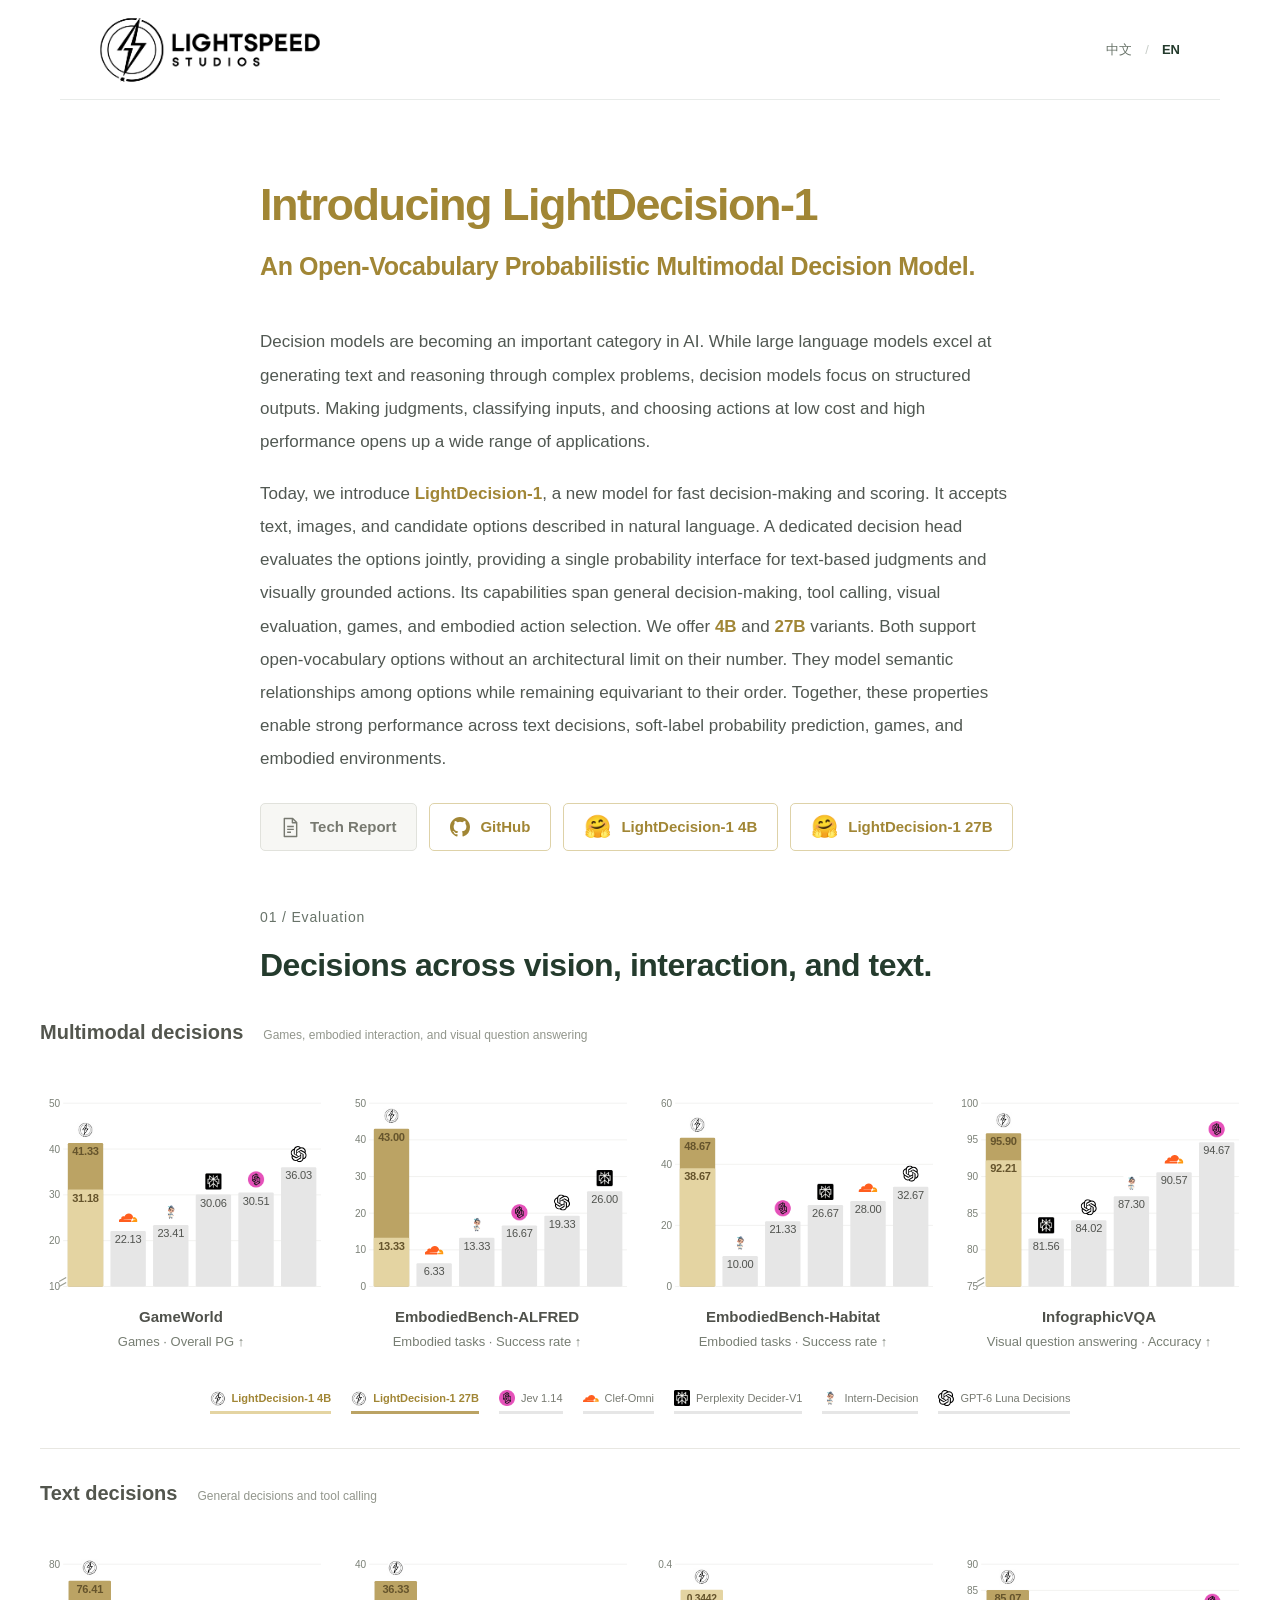
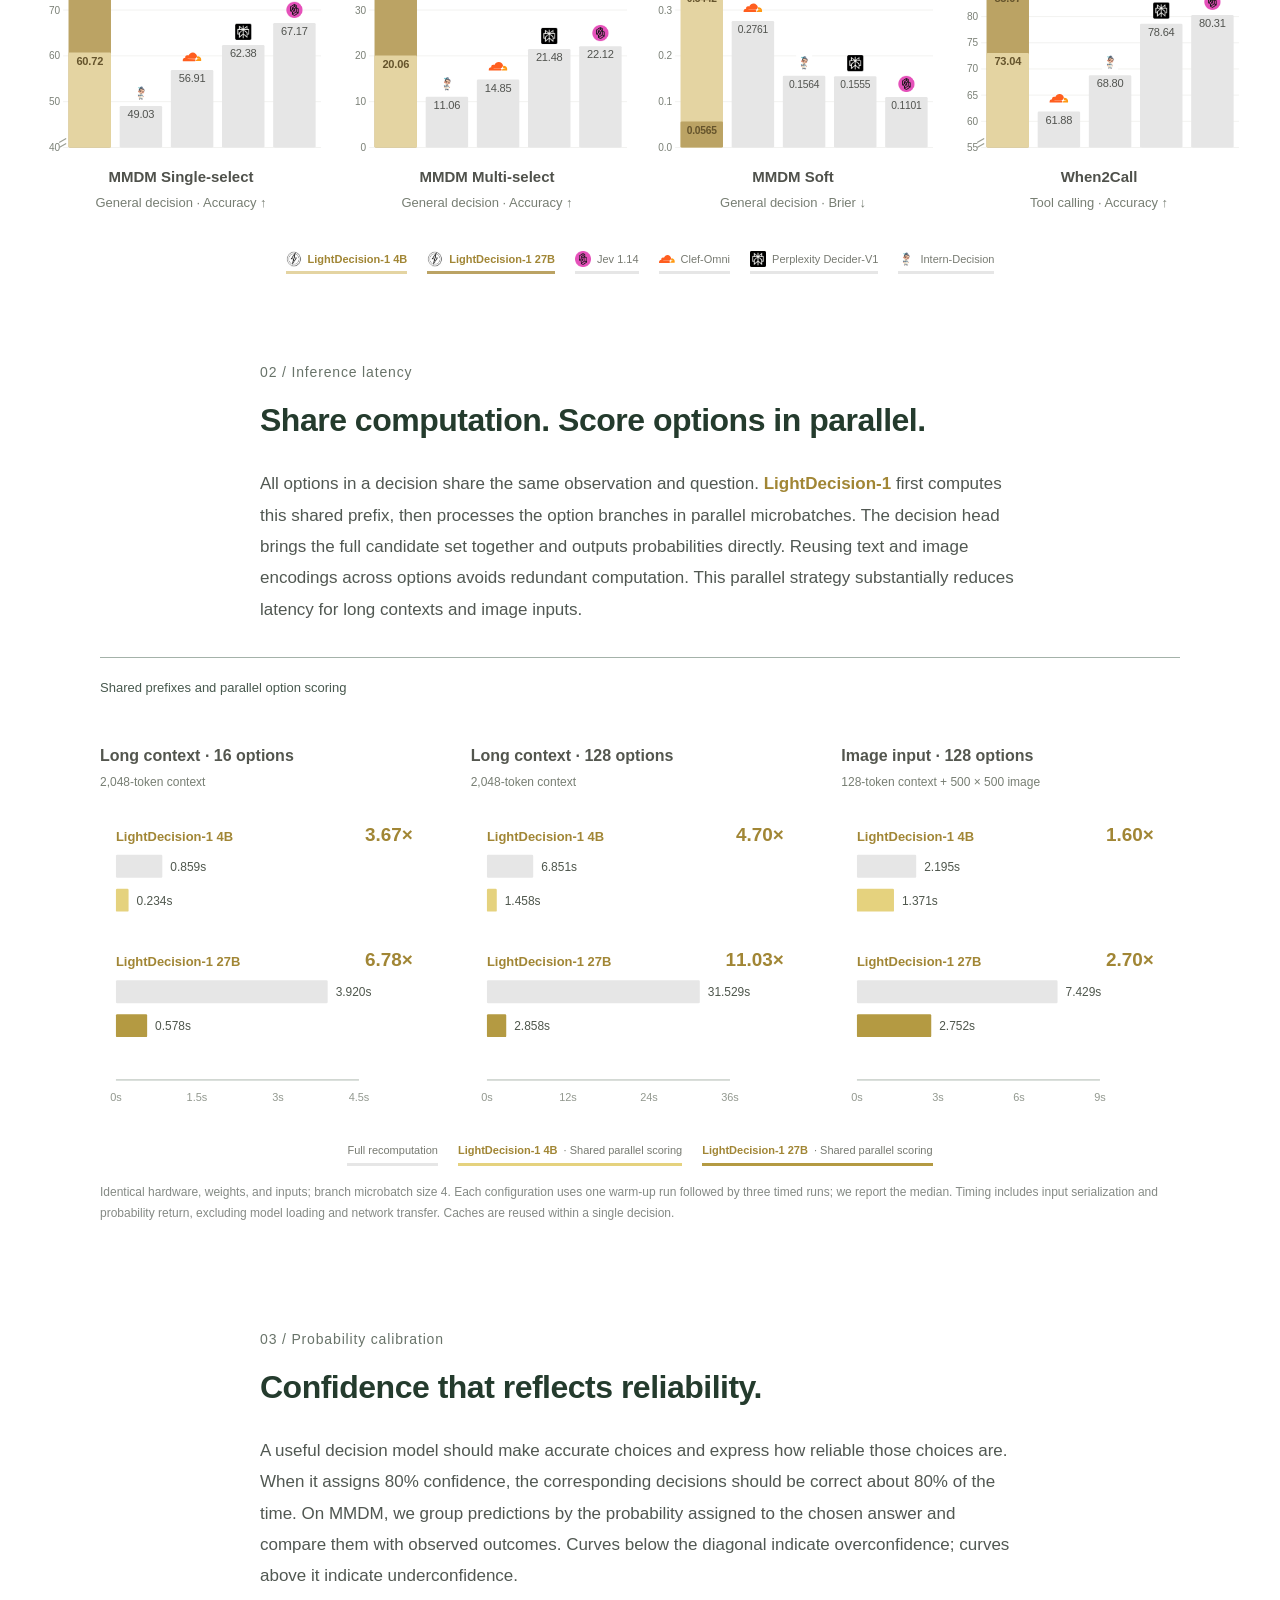
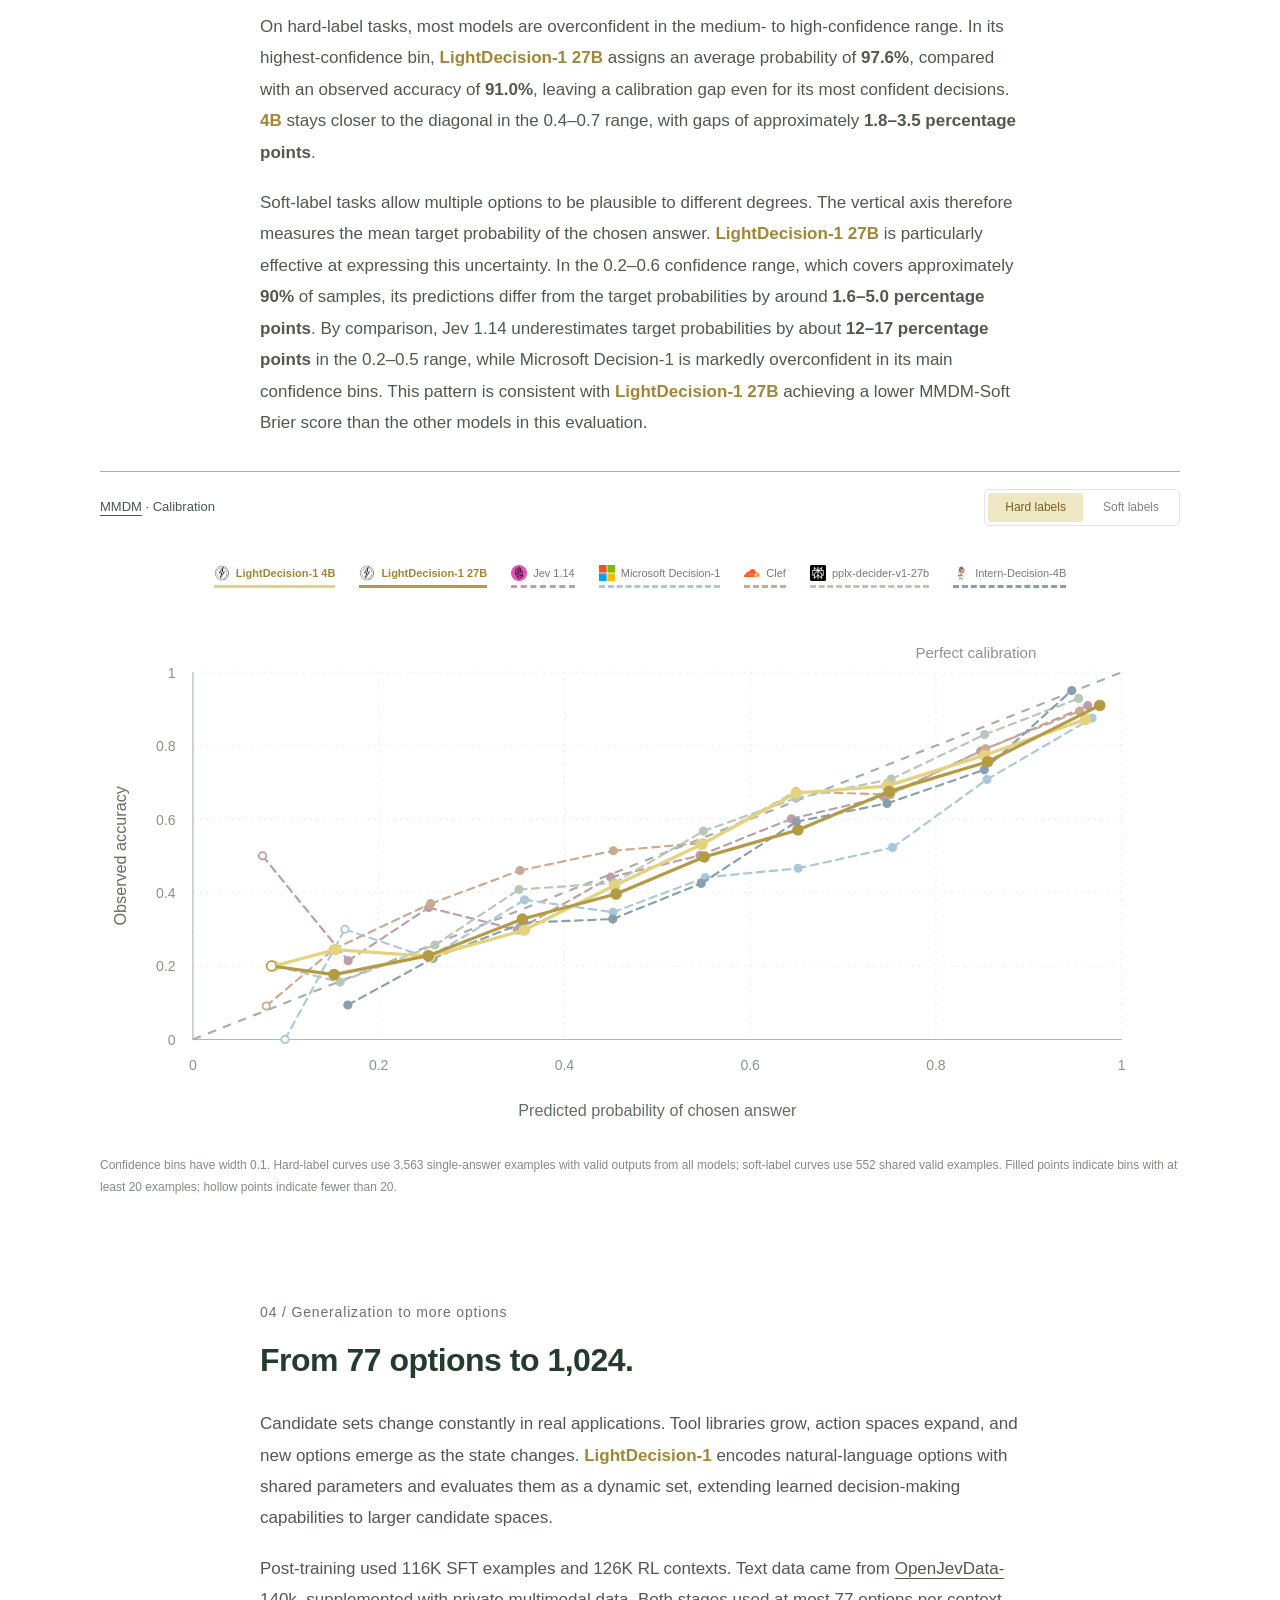
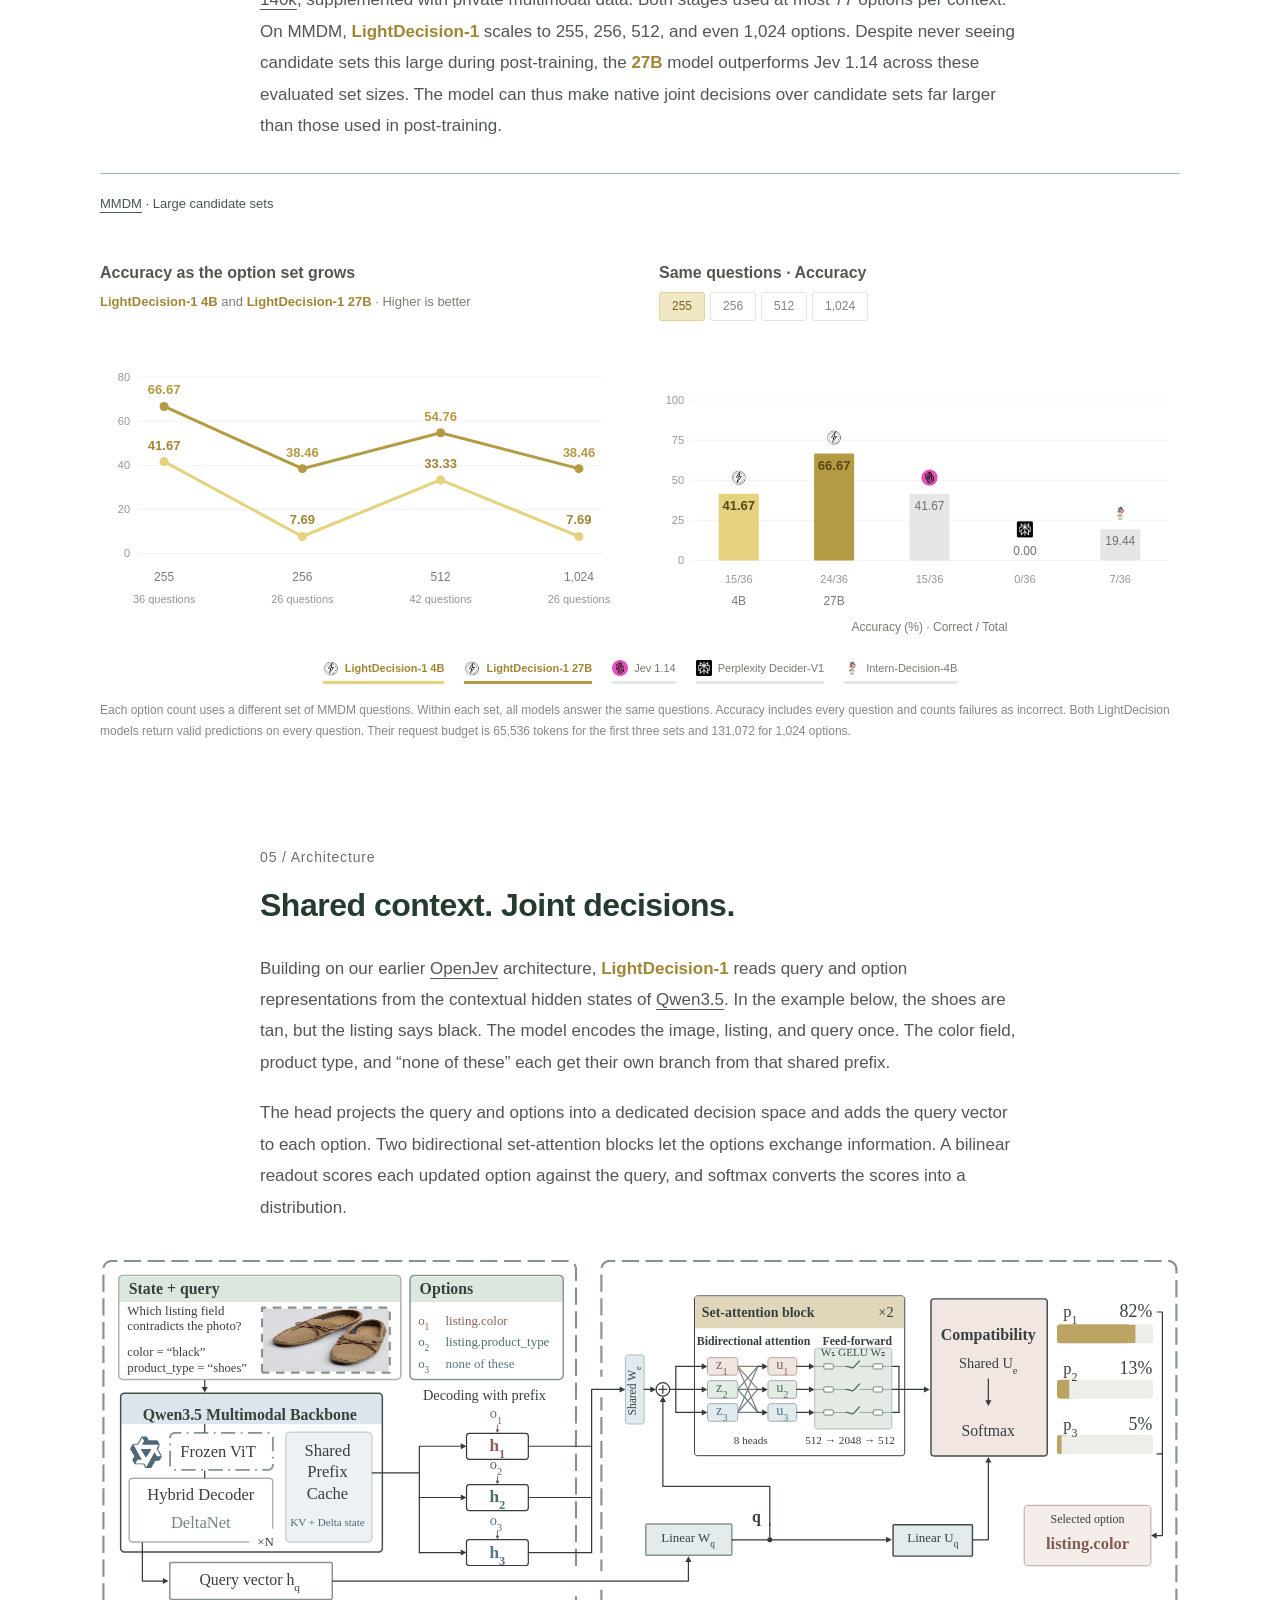
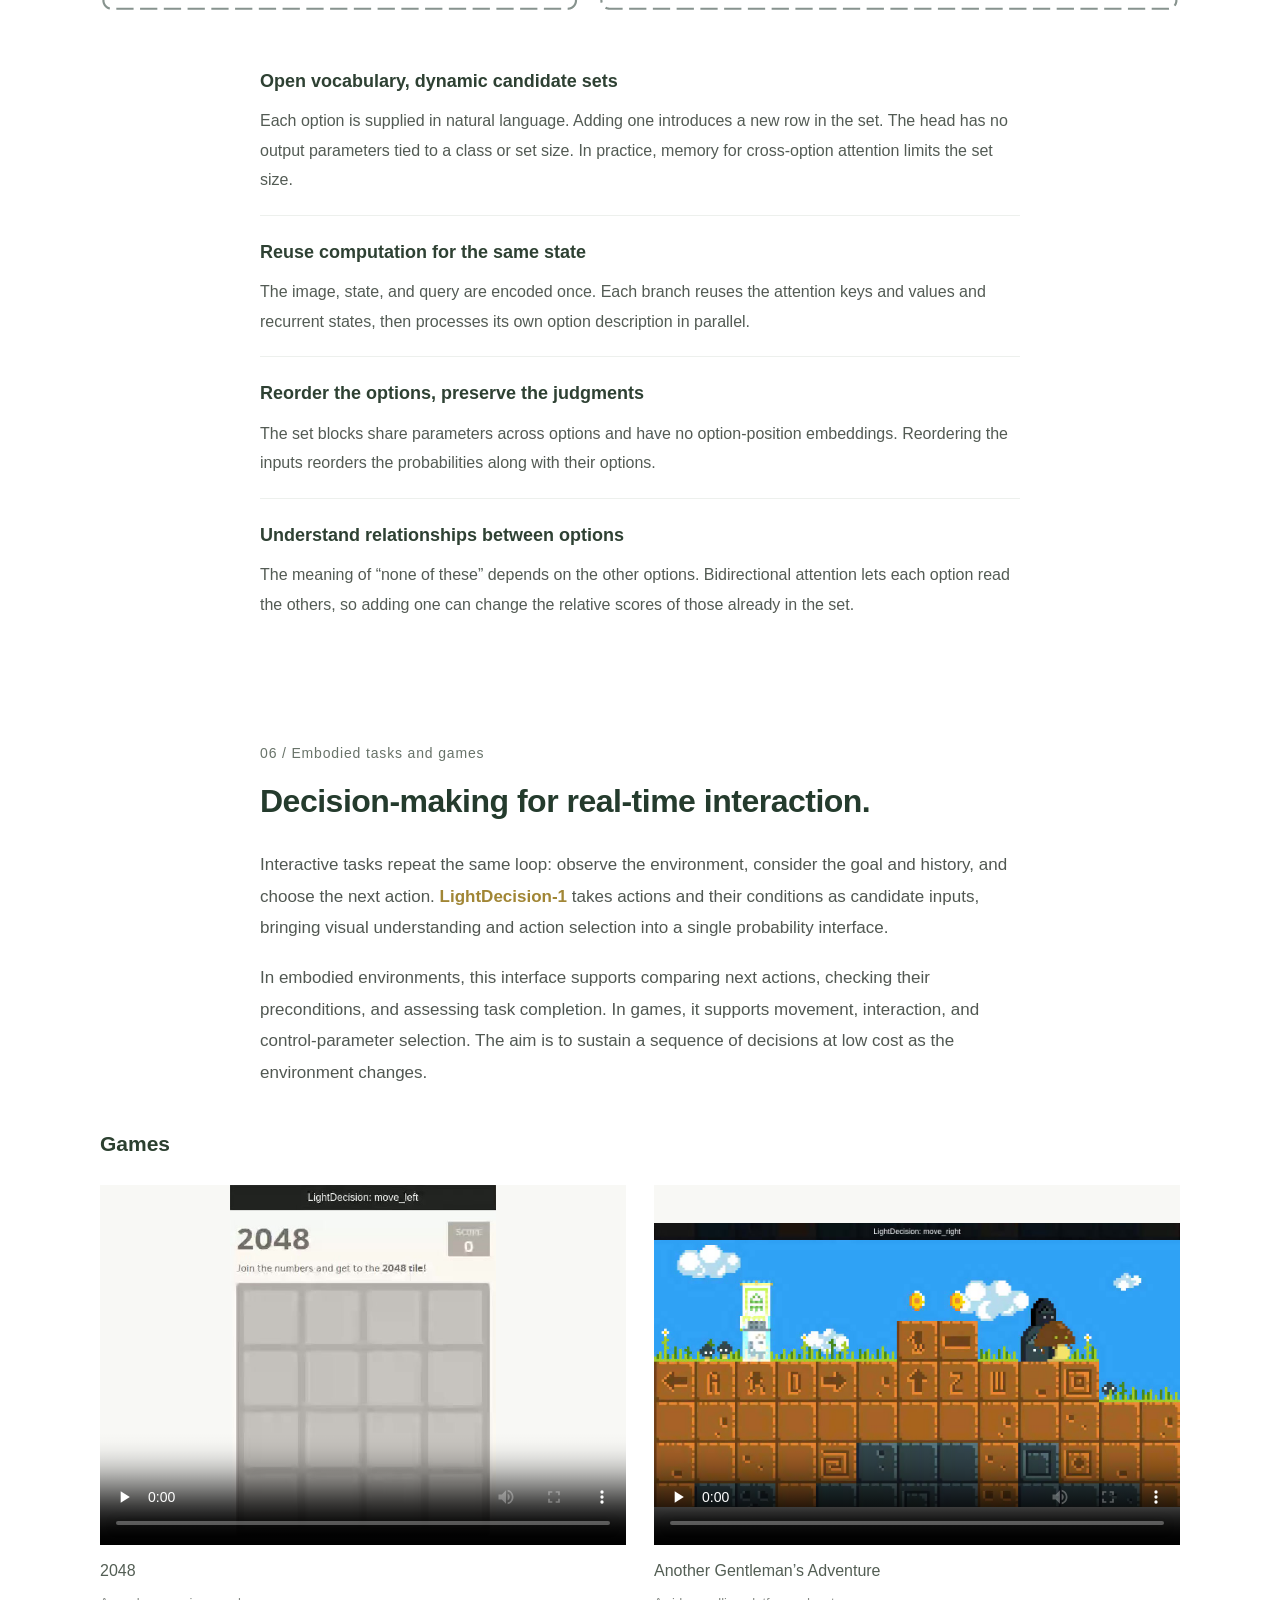
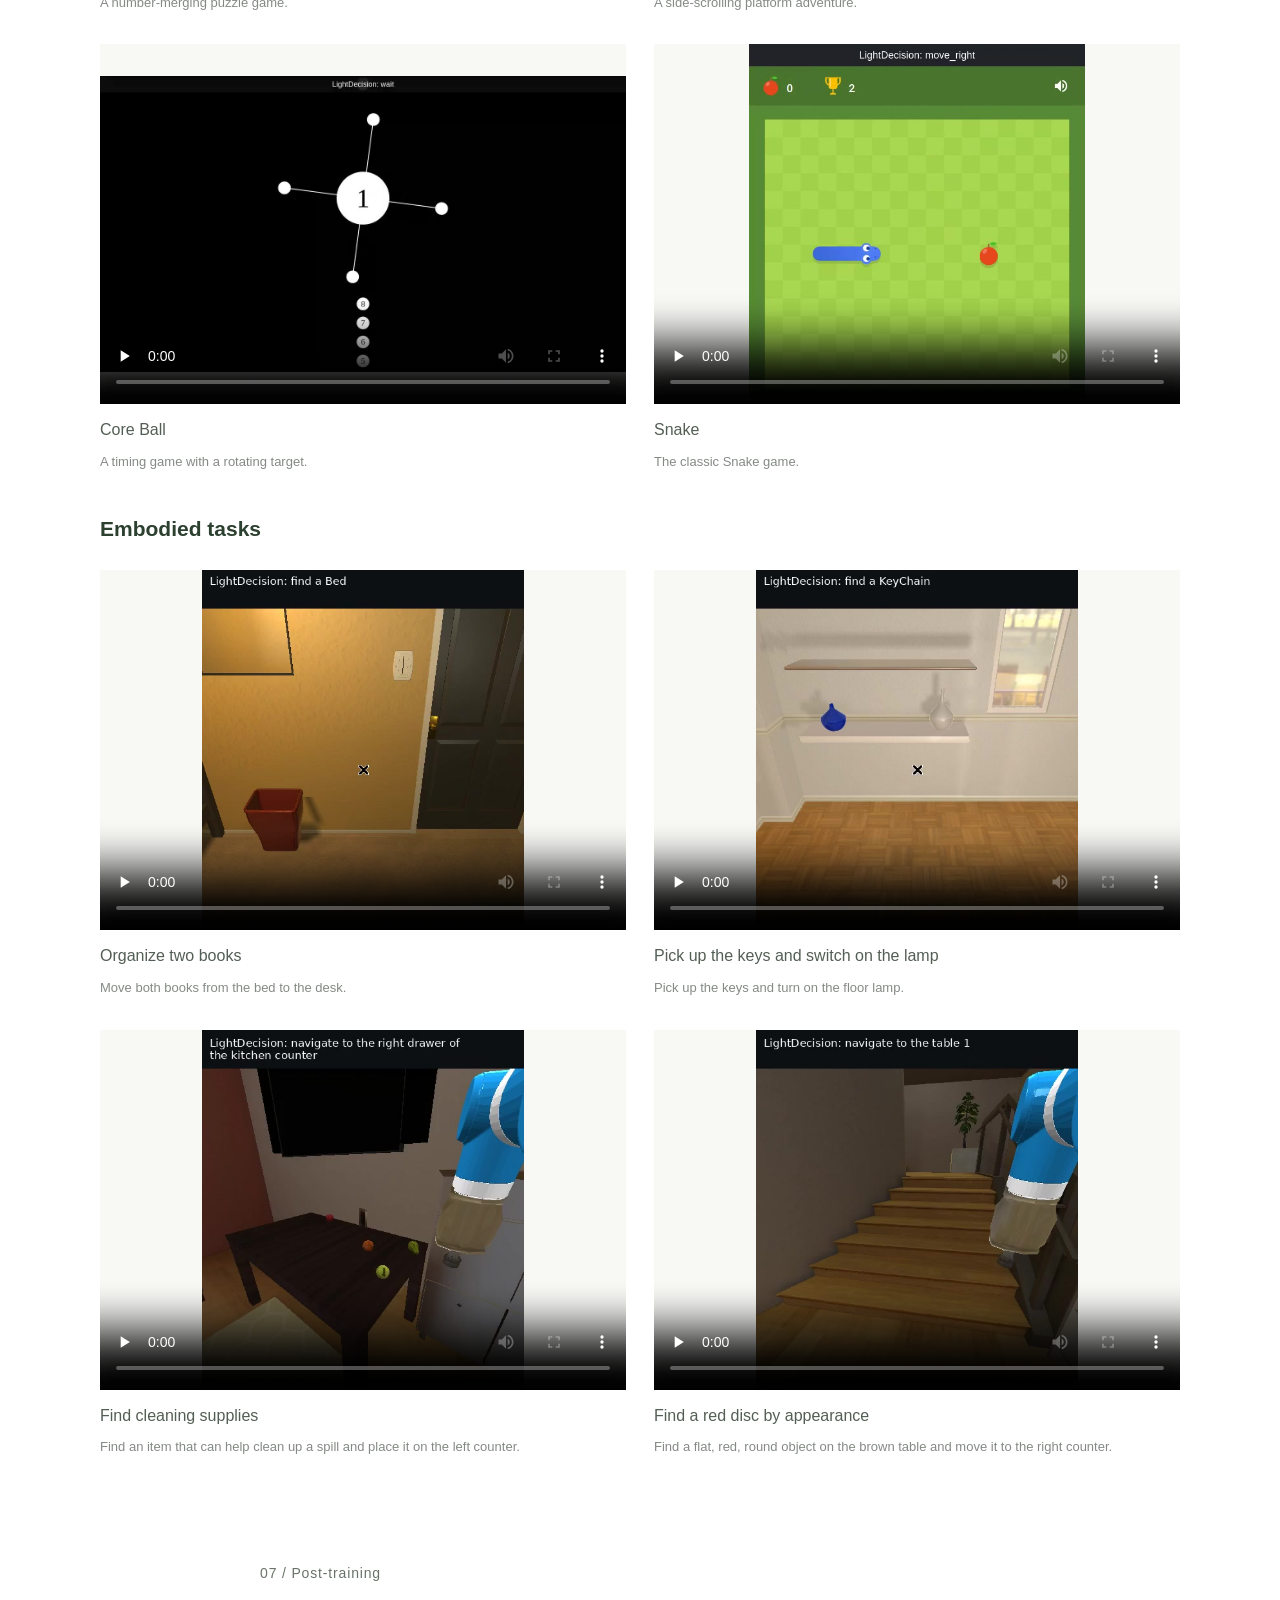
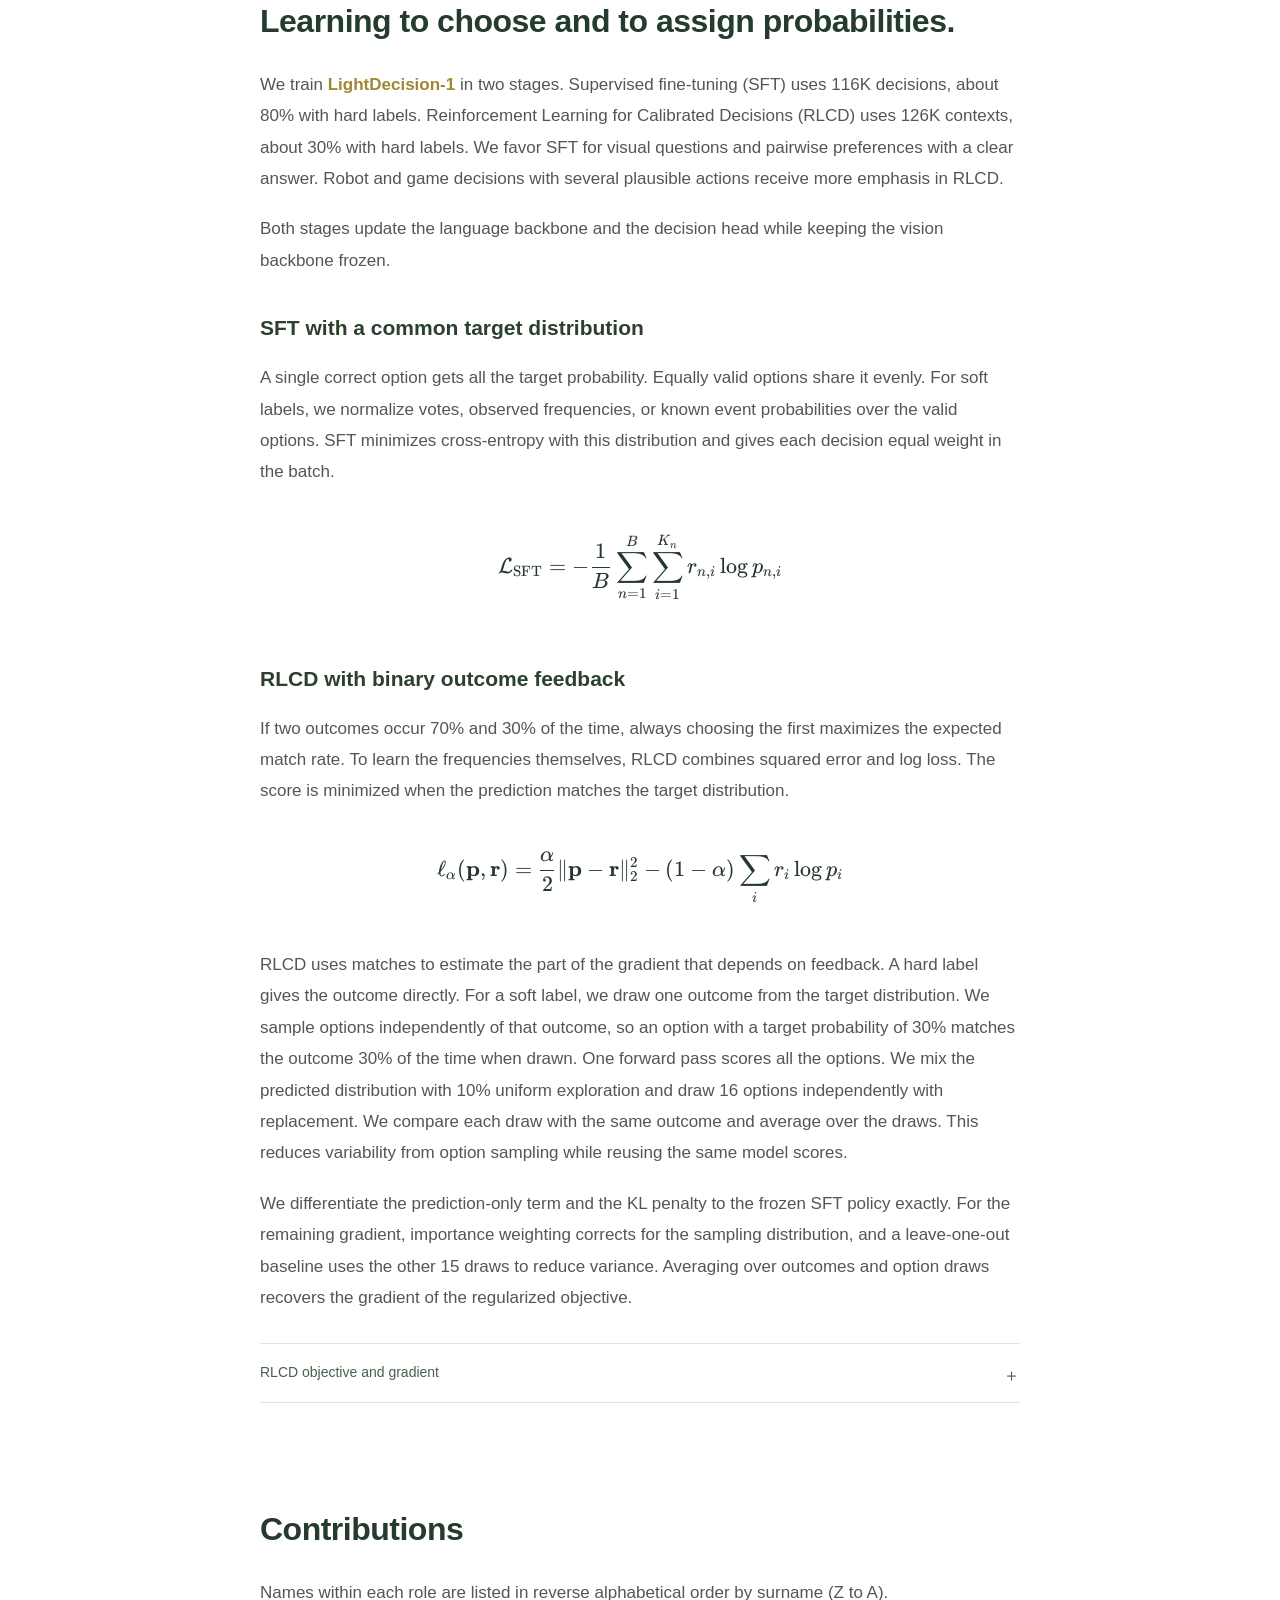
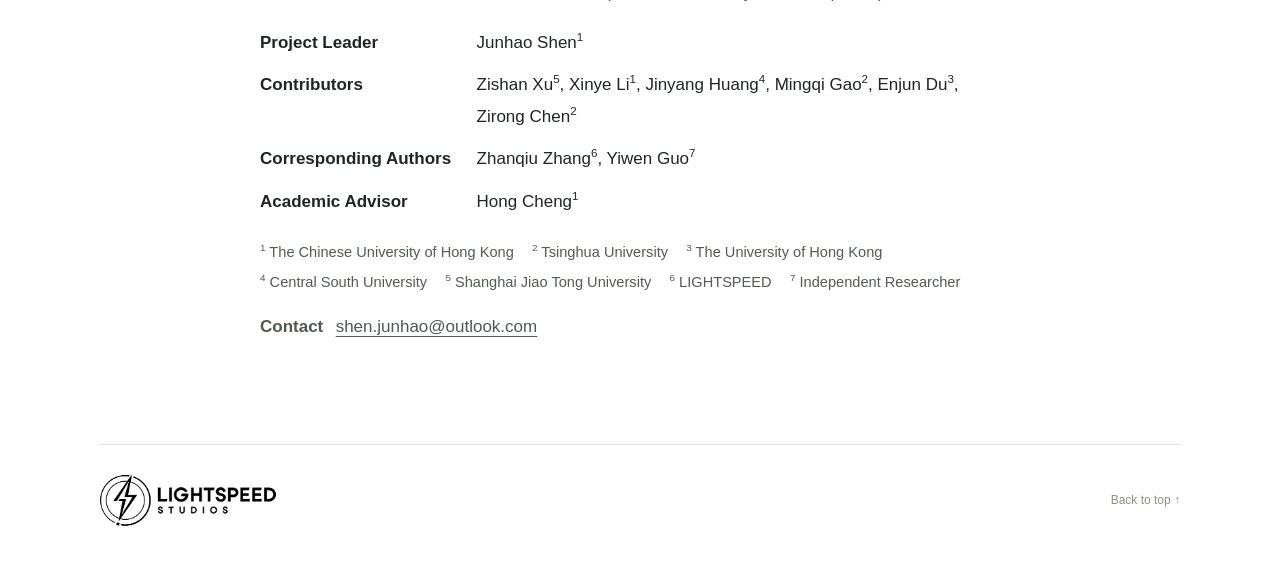
==== commit f53b02b4: "Center benchmark legends, update option baselines, and link GitHub" ====
--- a/index.html
+++ b/index.html
@@ -24,12 +24,16 @@
           <p>Decision models are becoming an important category in AI. While large language models excel at generating text and reasoning through complex problems, decision models focus on structured outputs. Making judgments, classifying inputs, and choosing actions at low cost and high performance opens up a wide range of applications.</p>
           <p>Today, we introduce  <strong class="model-emphasis">LightDecision-1</strong>, a new model for fast decision-making and scoring. It accepts text, images, and candidate options described in natural language. A dedicated decision head evaluates the options jointly, providing a single probability interface for text-based judgments and visually grounded actions. Its capabilities span general decision-making, tool calling, visual evaluation, games, and embodied action selection. We offer  <strong class="model-emphasis">4B</strong> and <strong class="model-emphasis">27B</strong>  variants. Both support open-vocabulary options without an architectural limit on their number. They model semantic relationships among options while remaining equivariant to their order. Together, these properties enable strong performance across text decisions, soft-label probability prediction, games, and embodied environments. </p>
         </header>
-        <div class="prose model-downloads" role="group" aria-label="Technical report and model weights">
+        <div class="prose model-downloads" role="group" aria-label="Technical report, source code, and model weights">
           <button class="model-download" type="button" disabled aria-label="Tech Report (currently unavailable)">
             <svg width="19" height="21" viewBox="0 0 20 22" fill="none" stroke="currentColor" stroke-width="1.5" stroke-linejoin="round" aria-hidden="true"><path d="M3.5 1.5h8.8l4.2 4.2v14.8h-13z"/><path d="M12 2v4h4M6.5 10h7M6.5 13h7M6.5 16h4"/></svg>
             <span>Tech Report</span>
           </button>
 
+          <a class="model-download" href="https://github.com/LightDecision/lightdecision-1" target="_blank" rel="noopener">
+            <svg width="20" height="20" viewBox="0 0 16 16" fill="currentColor" aria-hidden="true"><path d="M8 0C3.58 0 0 3.58 0 8c0 3.54 2.29 6.53 5.47 7.59.4.07.55-.17.55-.38 0-.19-.01-.82-.01-1.49-2.01.37-2.53-.49-2.69-.94-.09-.23-.48-.94-.82-1.13-.28-.15-.68-.52-.01-.53.63-.01 1.08.58 1.23.82.72 1.21 1.87.87 2.33.66.07-.52.28-.87.51-1.07-1.78-.2-3.64-.89-3.64-3.95 0-.87.31-1.59.82-2.15-.08-.2-.36-1.02.08-2.12 0 0 .67-.21 2.2.82a7.5 7.5 0 0 1 4 0c1.53-1.04 2.2-.82 2.2-.82.44 1.1.16 1.92.08 2.12.51.56.82 1.27.82 2.15 0 3.07-1.87 3.75-3.65 3.95.29.25.54.73.54 1.48 0 1.07-.01 1.93-.01 2.2 0 .21.15.46.55.38A8.01 8.01 0 0 0 16 8c0-4.42-3.58-8-8-8Z"/></svg>
+            <span>GitHub</span>
+          </a>
           <a class="model-download" href="https://huggingface.co/shenjunhao/lightdecision-1-4b" target="_blank" rel="noopener" aria-label="LightDecision-1 4B · Hugging Face">
             <span class="hf-mark" aria-hidden="true">🤗</span>
             <span>LightDecision-1 4B</span>
@@ -2774,7 +2778,6 @@
               <li data-model="jev114" style="--legend-color:#E6E6E6"><img src="assets/model-icons/jev114.png" alt="" width="16" height="16"><a href="https://typesafe.ai/blog/jev-1-14" target="_blank" rel="noopener">Jev 1.14</a></li>
               <li data-model="pplx" style="--legend-color:#E6E6E6"><img src="assets/model-icons/pplx.ico" alt="" width="16" height="16"><a href="https://huggingface.co/perplexity-ai/pplx-decider-v1-27b" target="_blank" rel="noopener">Perplexity Decider-V1</a></li>
               <li data-model="intern" style="--legend-color:#E6E6E6"><img src="assets/model-icons/intern.png" alt="" width="16" height="16"><a href="https://huggingface.co/internlm/Intern-Decision-4B" target="_blank" rel="noopener">Intern-Decision-4B</a></li>
-              <li data-model="h2o" style="--legend-color:#E6E6E6"><span class="legend-monogram" aria-hidden="true">H</span><a href="https://huggingface.co/h2oai/h2o-lightning-4b" target="_blank" rel="noopener">H2O-Lightning-4B</a></li>
             </ul>
             <figcaption>Each option count uses a different set of MMDM questions. Within each set, all models answer the same questions. Accuracy includes every question and counts failures as incorrect. Both LightDecision models return valid predictions on every question. Their request budget is 65,536 tokens for the first three sets and 131,072 for 1,024 options.</figcaption>
             <script id="option-generalization-data" type="application/json">{
@@ -2808,12 +2811,6 @@
       "label": "Intern-Decision-4B",
       "icon": "assets/model-icons/intern.png",
       "color": "#E6E6E6"
-    },
-    {
-      "id": "h2o",
-      "label": "H2O-Lightning-4B",
-      "icon": null,
-      "color": "#E6E6E6"
     }
   ],
   "views": {
@@ -2844,11 +2841,6 @@
           "total": 36,
           "correct": 7,
           "accuracy": 0.19444444444444445
-        },
-        "h2o": {
-          "total": 36,
-          "correct": 8,
-          "accuracy": 0.2222222222222222
         }
       }
     },
@@ -2876,11 +2868,6 @@
           "accuracy": 0.0
         },
         "intern": {
-          "total": 26,
-          "correct": 0,
-          "accuracy": 0.0
-        },
-        "h2o": {
           "total": 26,
           "correct": 0,
           "accuracy": 0.0
@@ -2914,11 +2901,6 @@
           "total": 42,
           "correct": 1,
           "accuracy": 0.023809523809523808
-        },
-        "h2o": {
-          "total": 42,
-          "correct": 2,
-          "accuracy": 0.047619047619047616
         }
       }
     },
@@ -2946,11 +2928,6 @@
           "accuracy": 0.0
         },
         "intern": {
-          "total": 26,
-          "correct": 0,
-          "accuracy": 0.0
-        },
-        "h2o": {
           "total": 26,
           "correct": 0,
           "accuracy": 0.0
--- a/style.css
+++ b/style.css
@@ -21,7 +21,9 @@
 .calibration-tabs button{font:inherit;font-size:12px;line-height:1.6;padding:5px 17px;border:0;border-radius:3px;background:transparent;color:#81847c;cursor:pointer;transition:background-color .2s,color .2s}
 .calibration-tabs button[aria-selected="true"]{background:#f0e7c5;color:#786023}
 .calibration-tabs button:focus-visible{outline:2px solid #B49A42;outline-offset:3px}
-.calibration-model-legend{justify-content:flex-start;margin:22px 0 0;gap:15px 24px}
+.calibration-figure .model-legend,
+#option-generalization .model-legend { justify-content: center; }
+.calibration-model-legend{margin:22px 0 0;gap:15px 24px}
 .calibration-model-legend .cal-baseline-key{border-bottom-style:dashed}
 
 .calibration-plot-scroll{overflow-x:auto;overflow-y:hidden}
